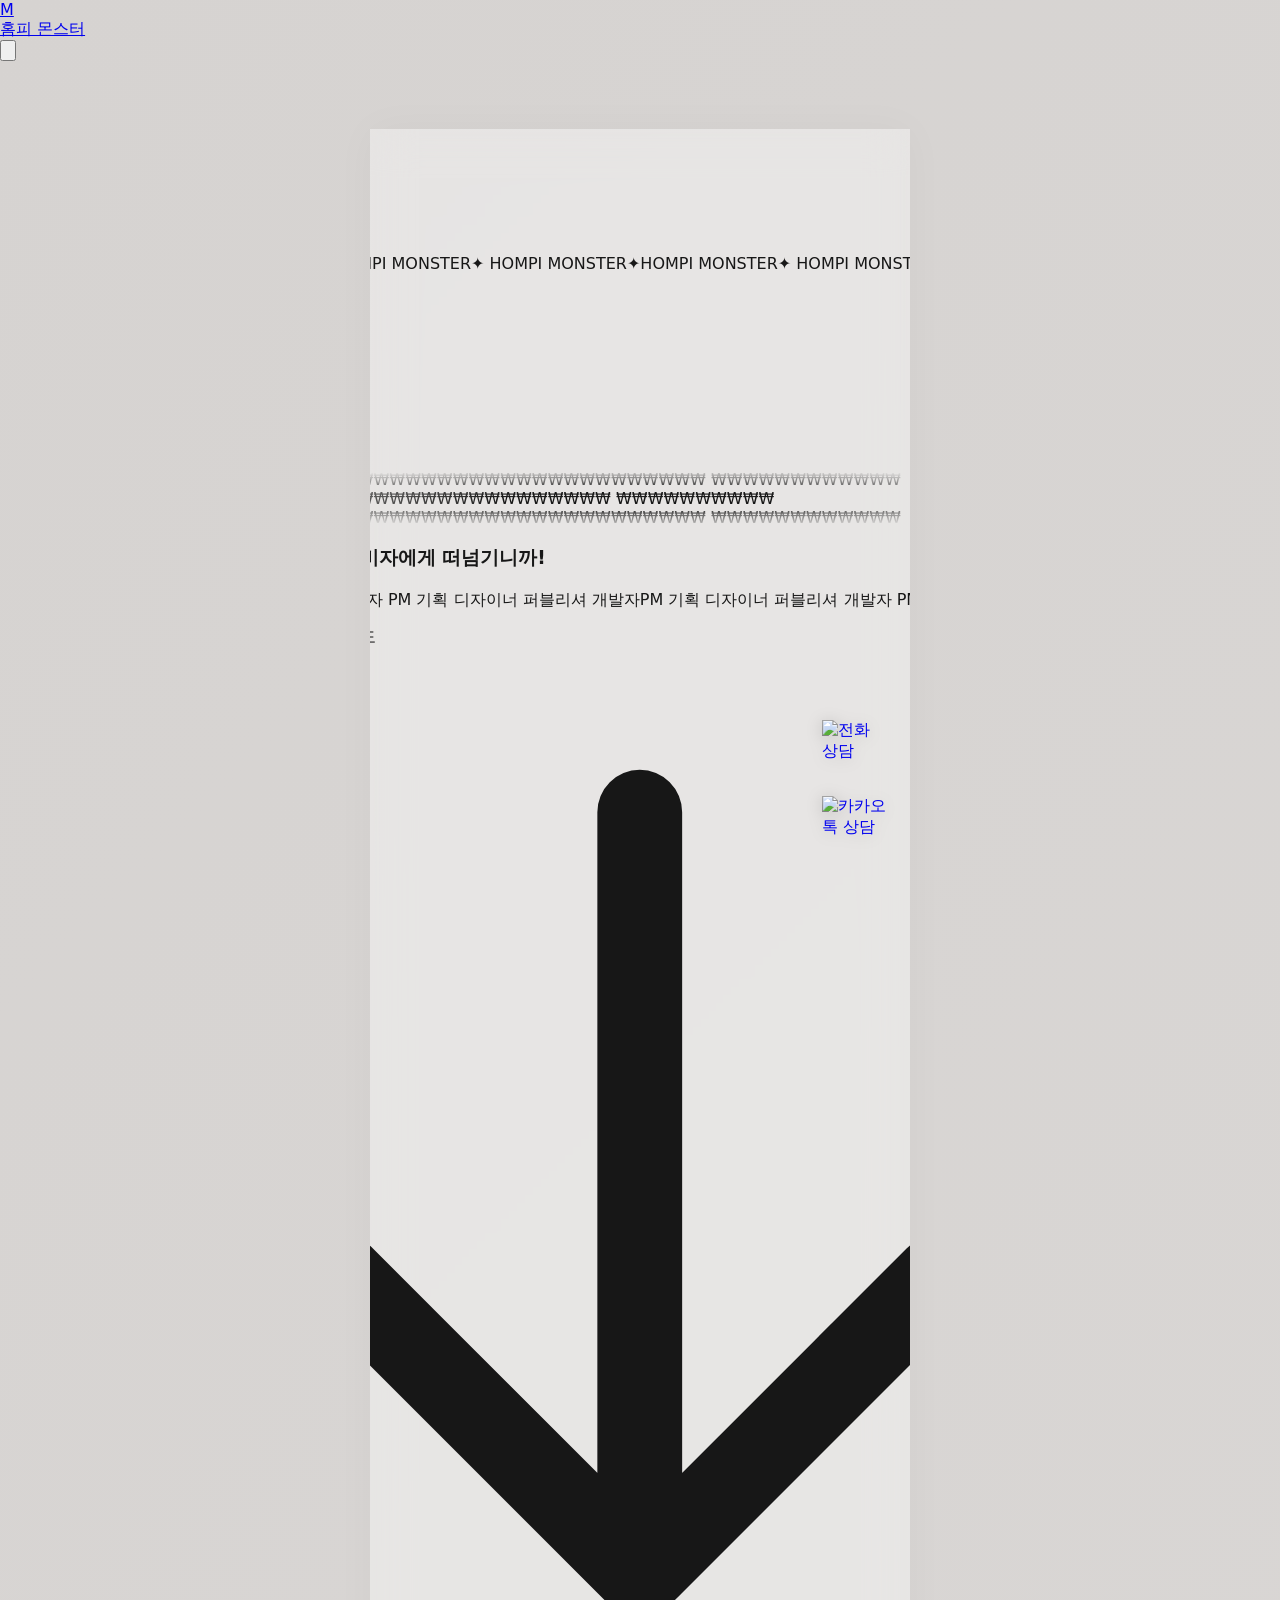
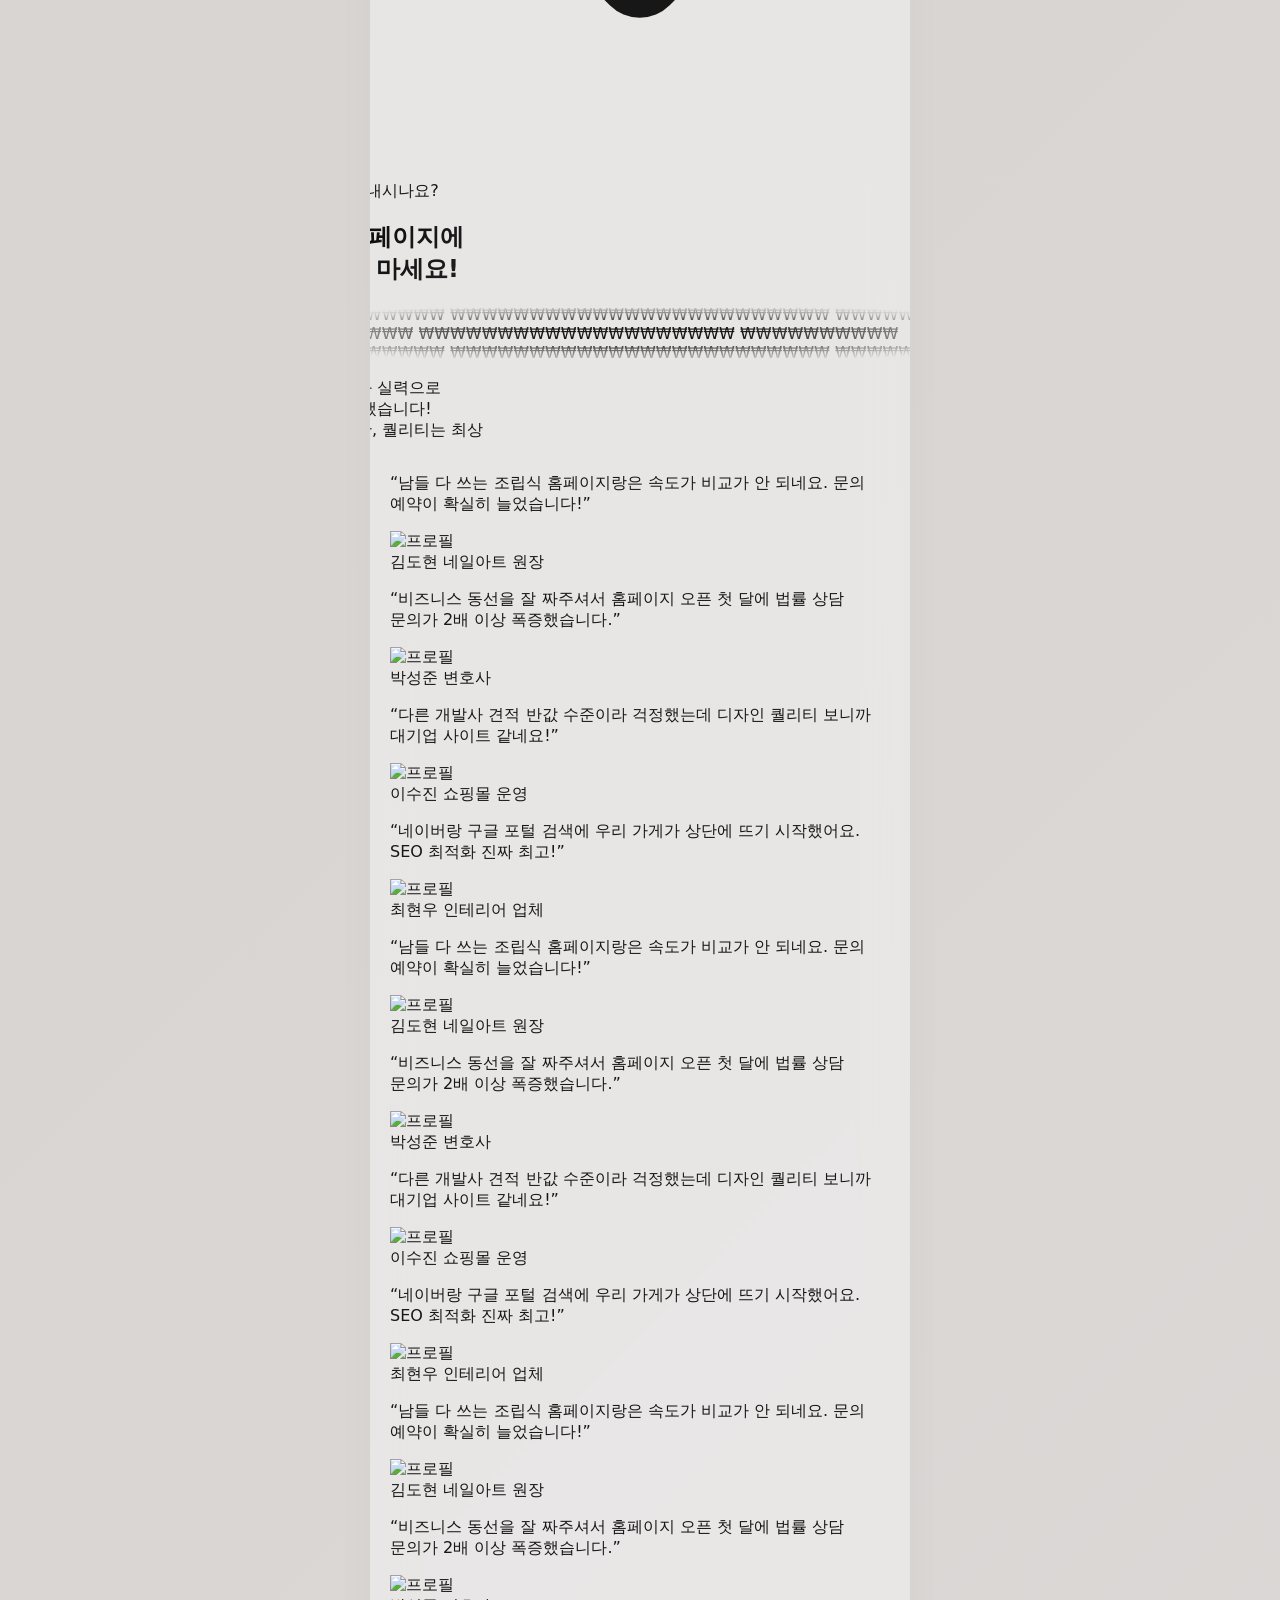
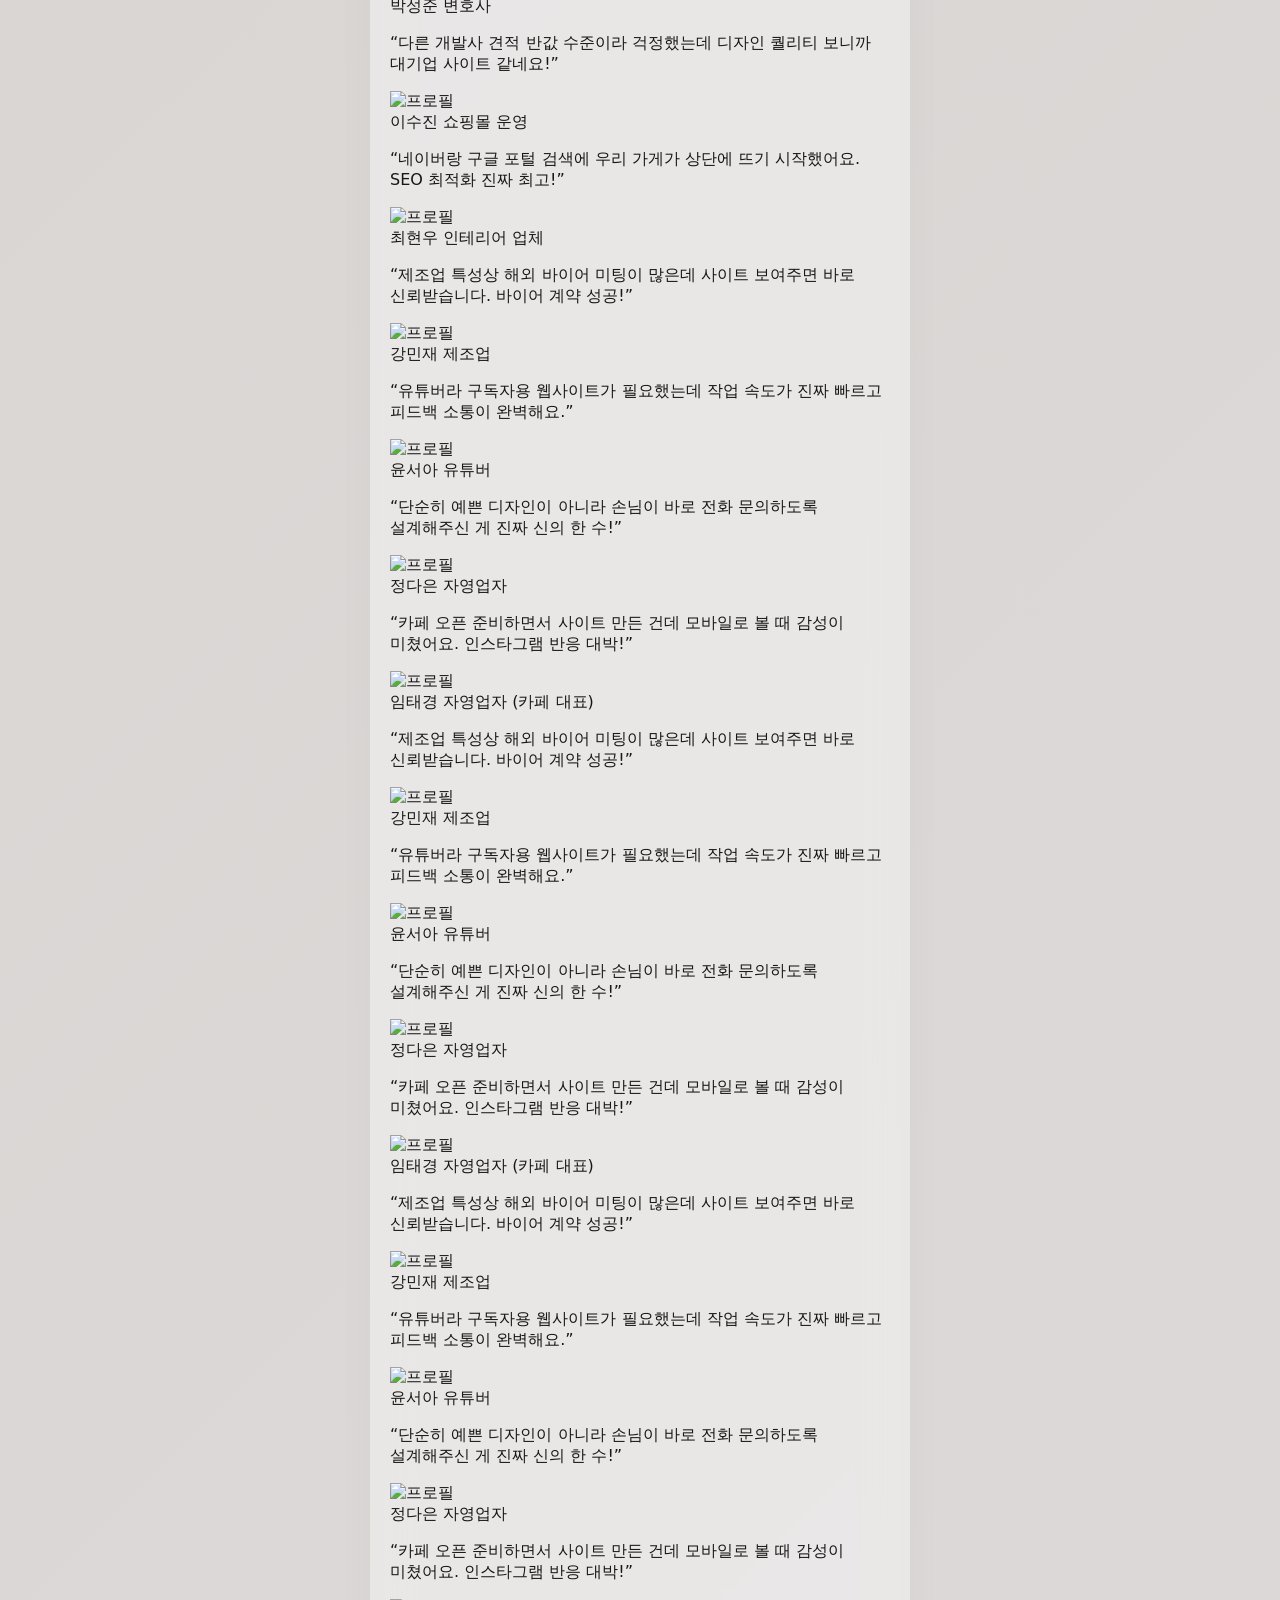
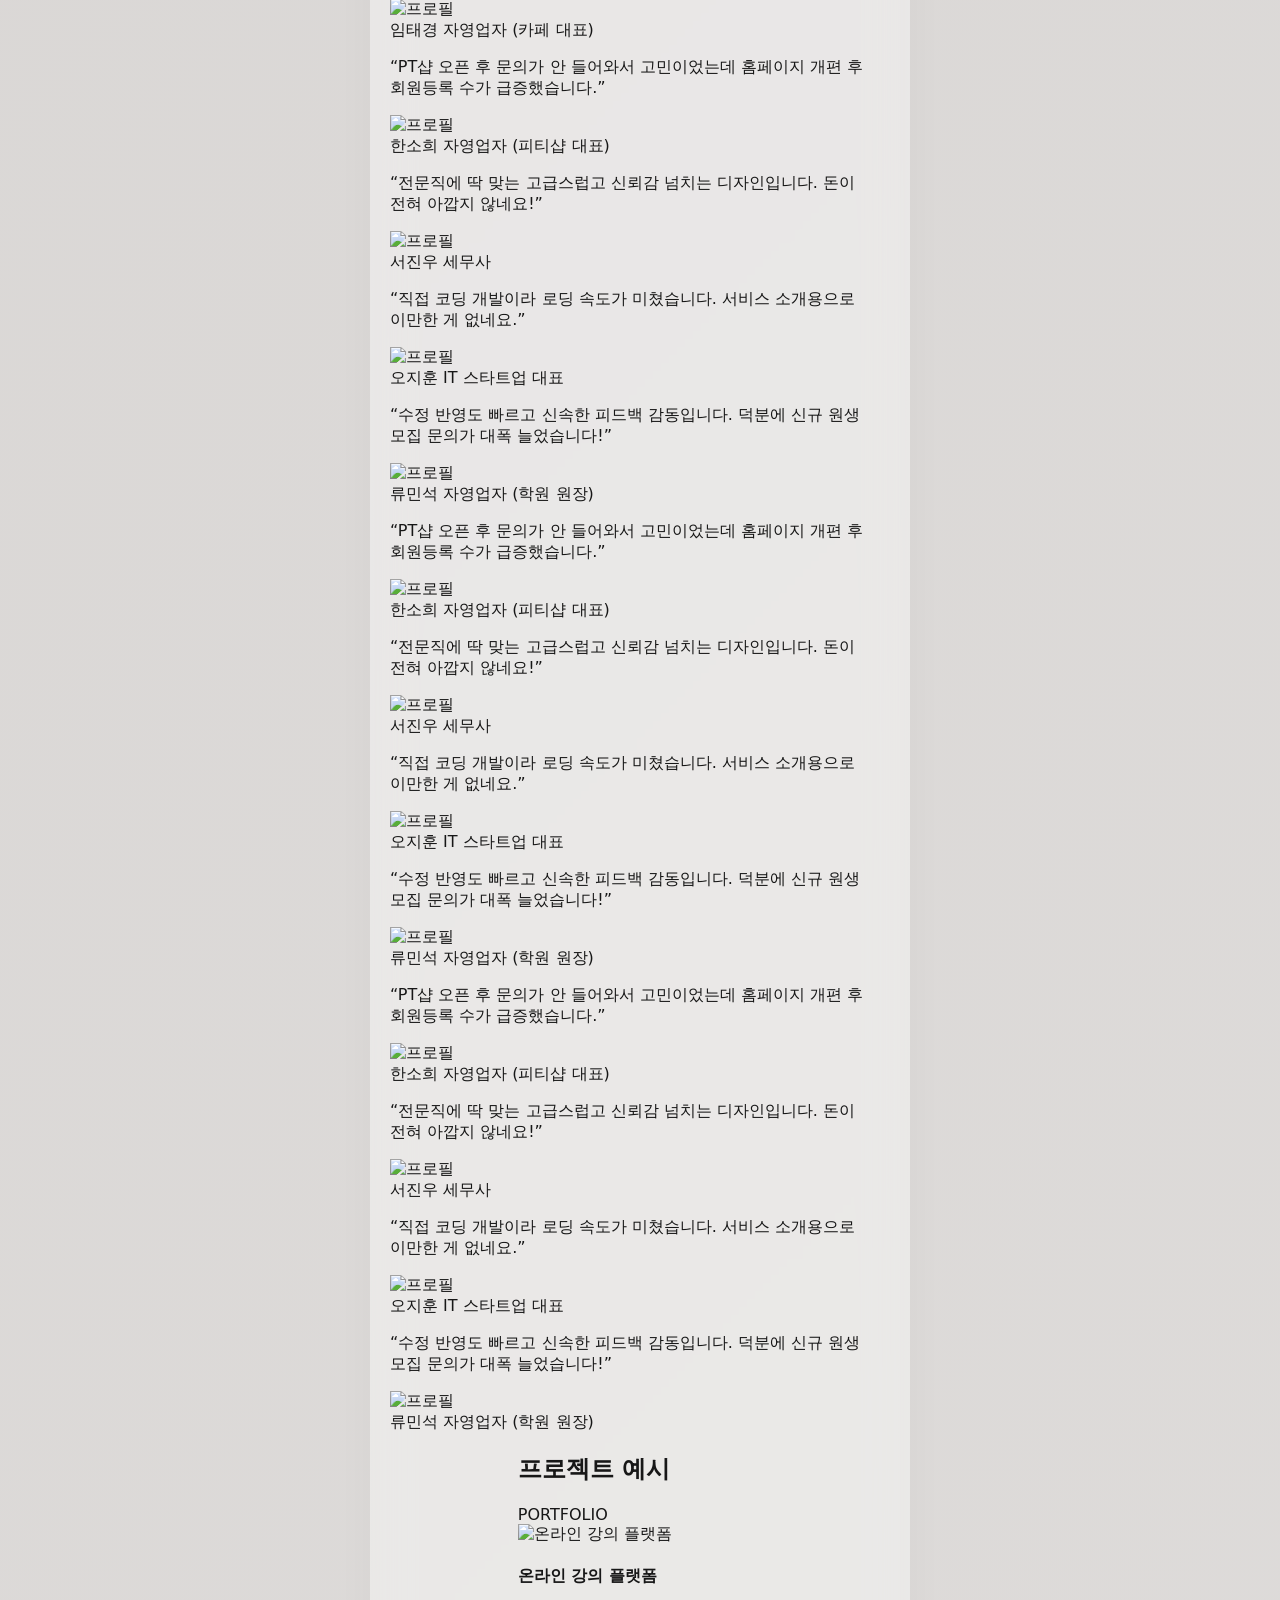
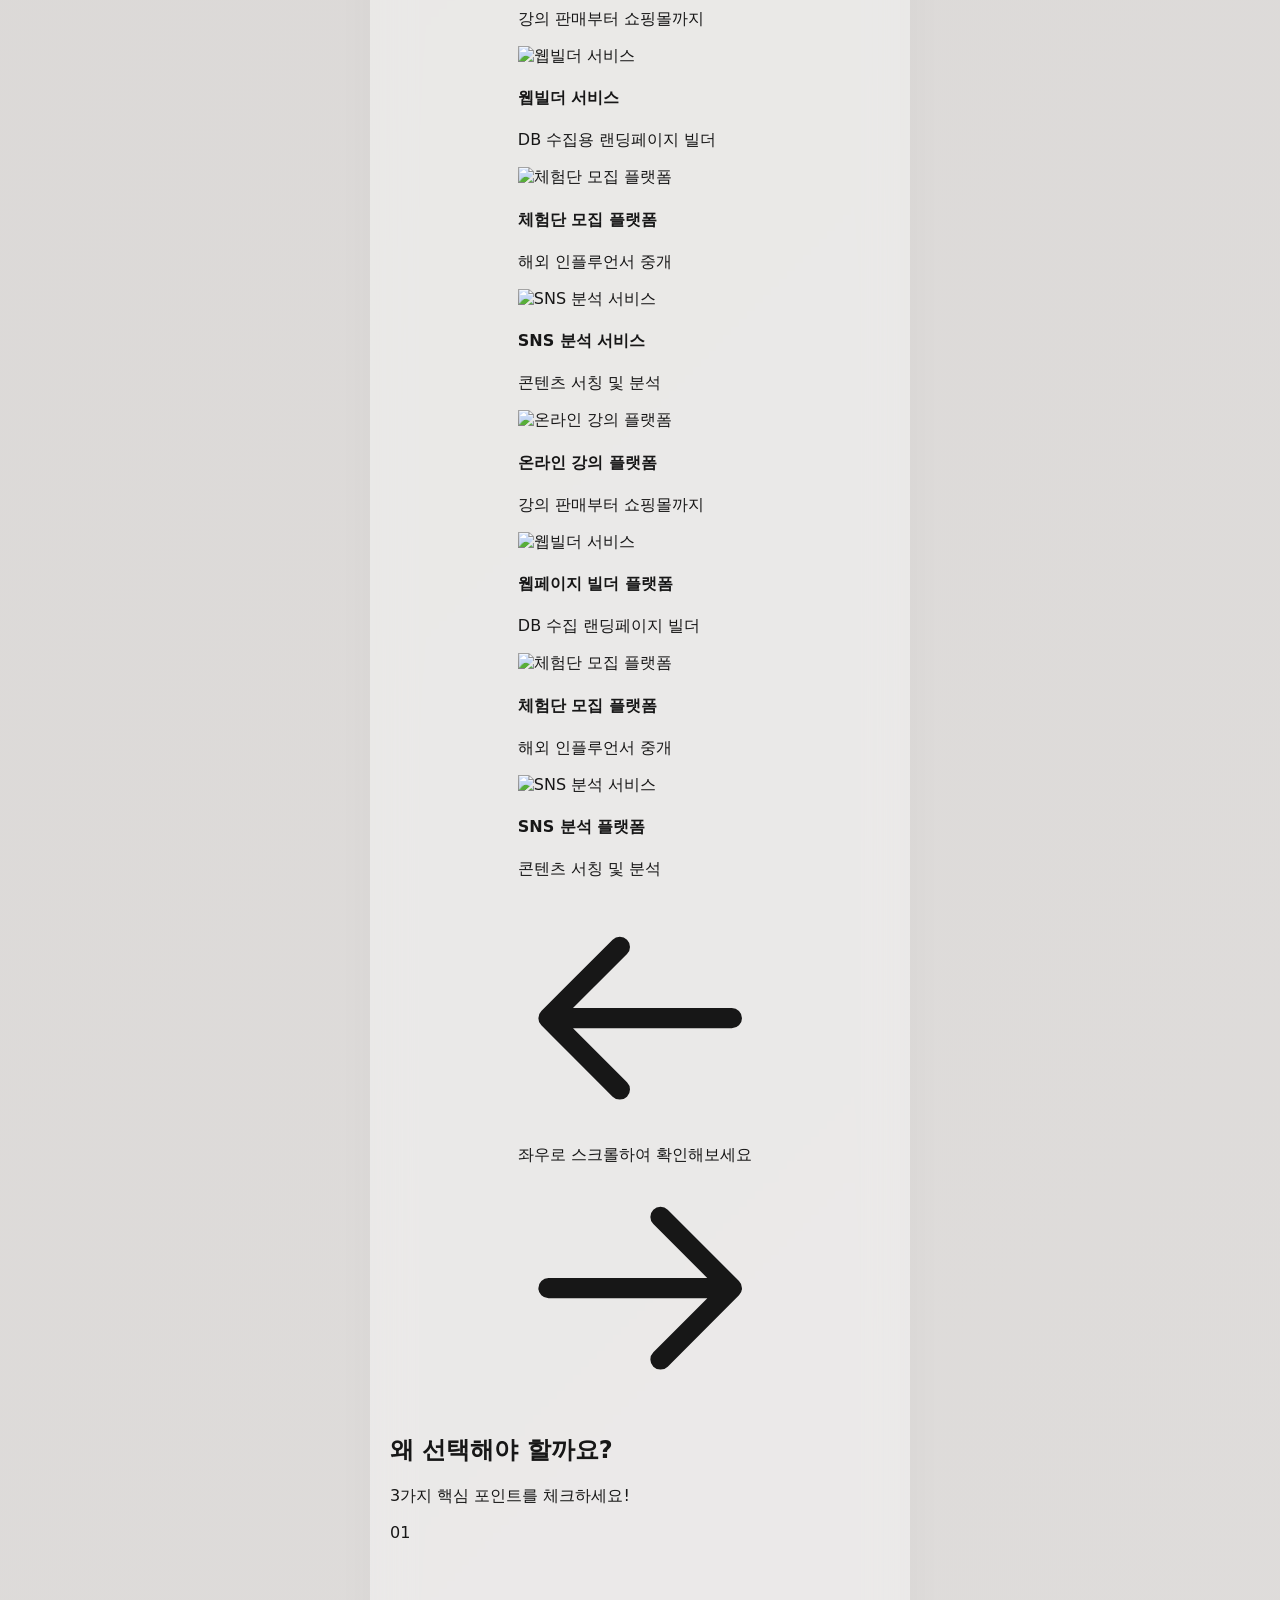
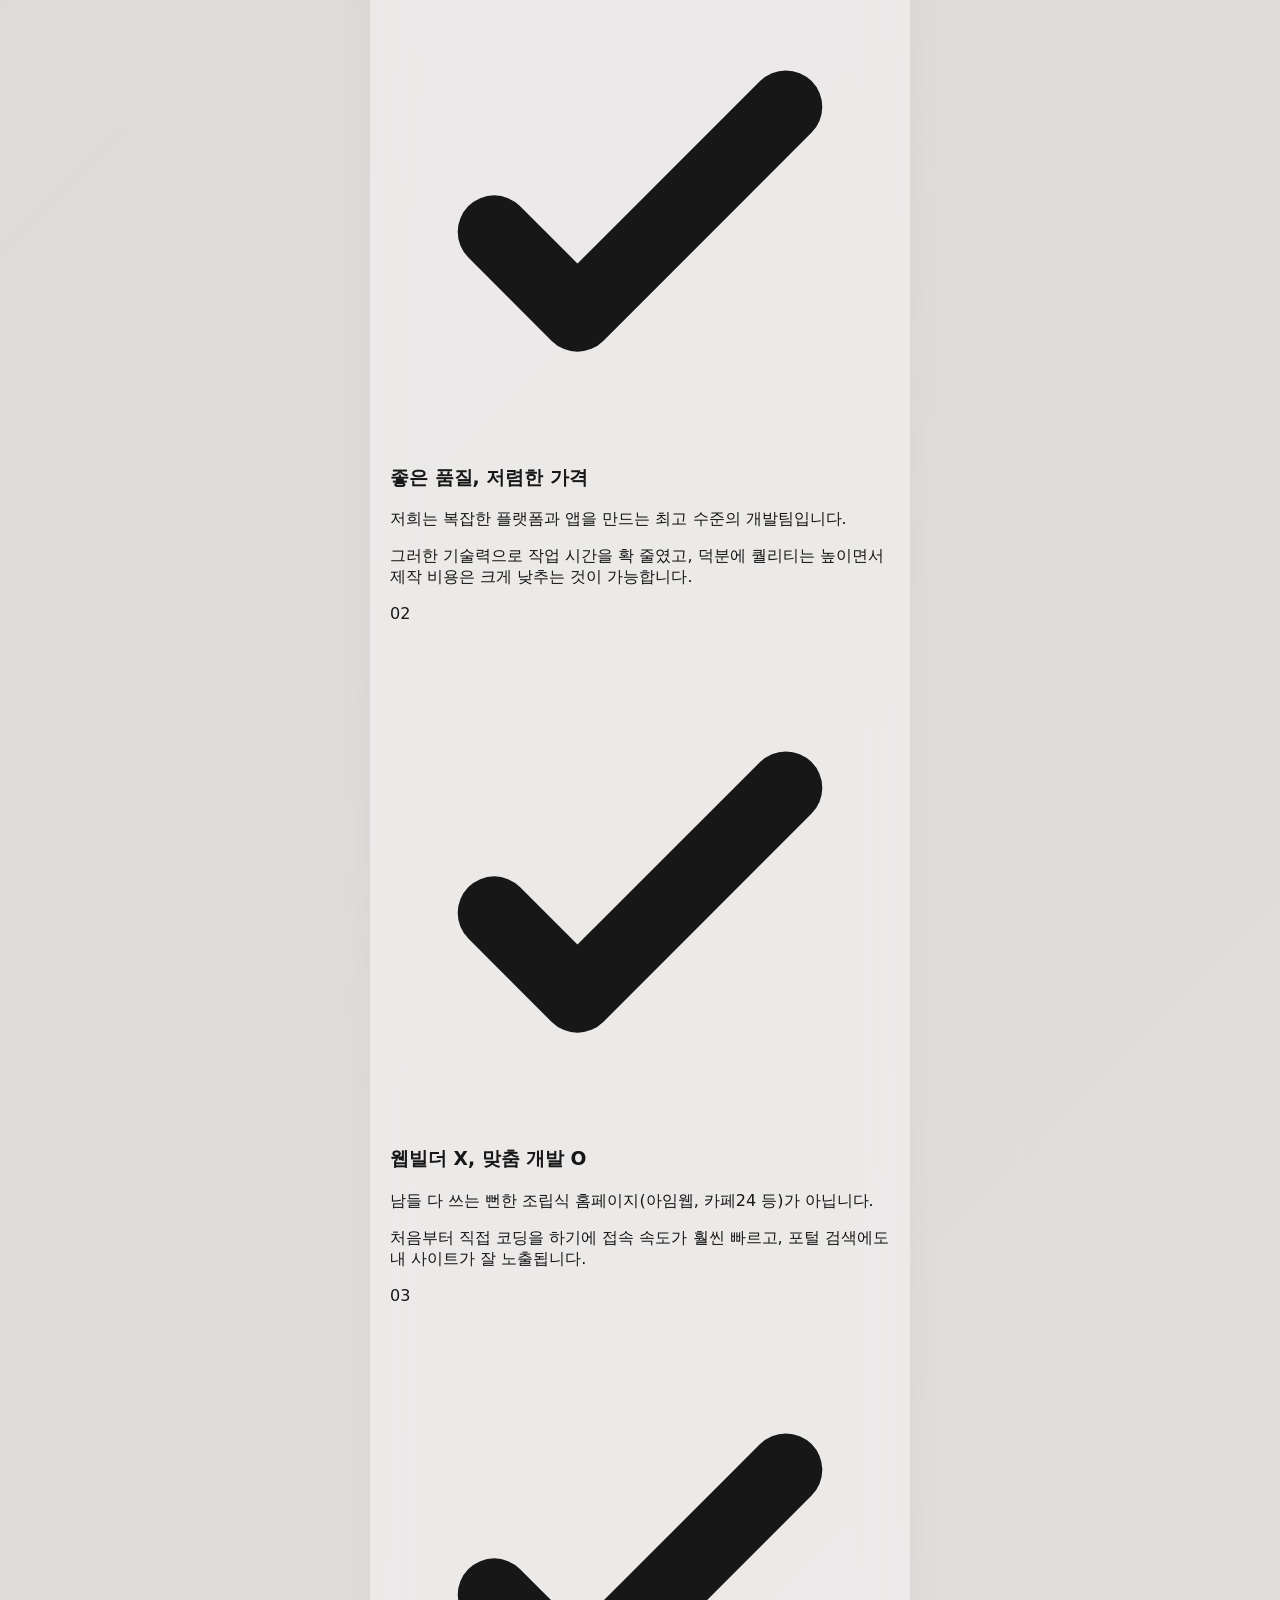
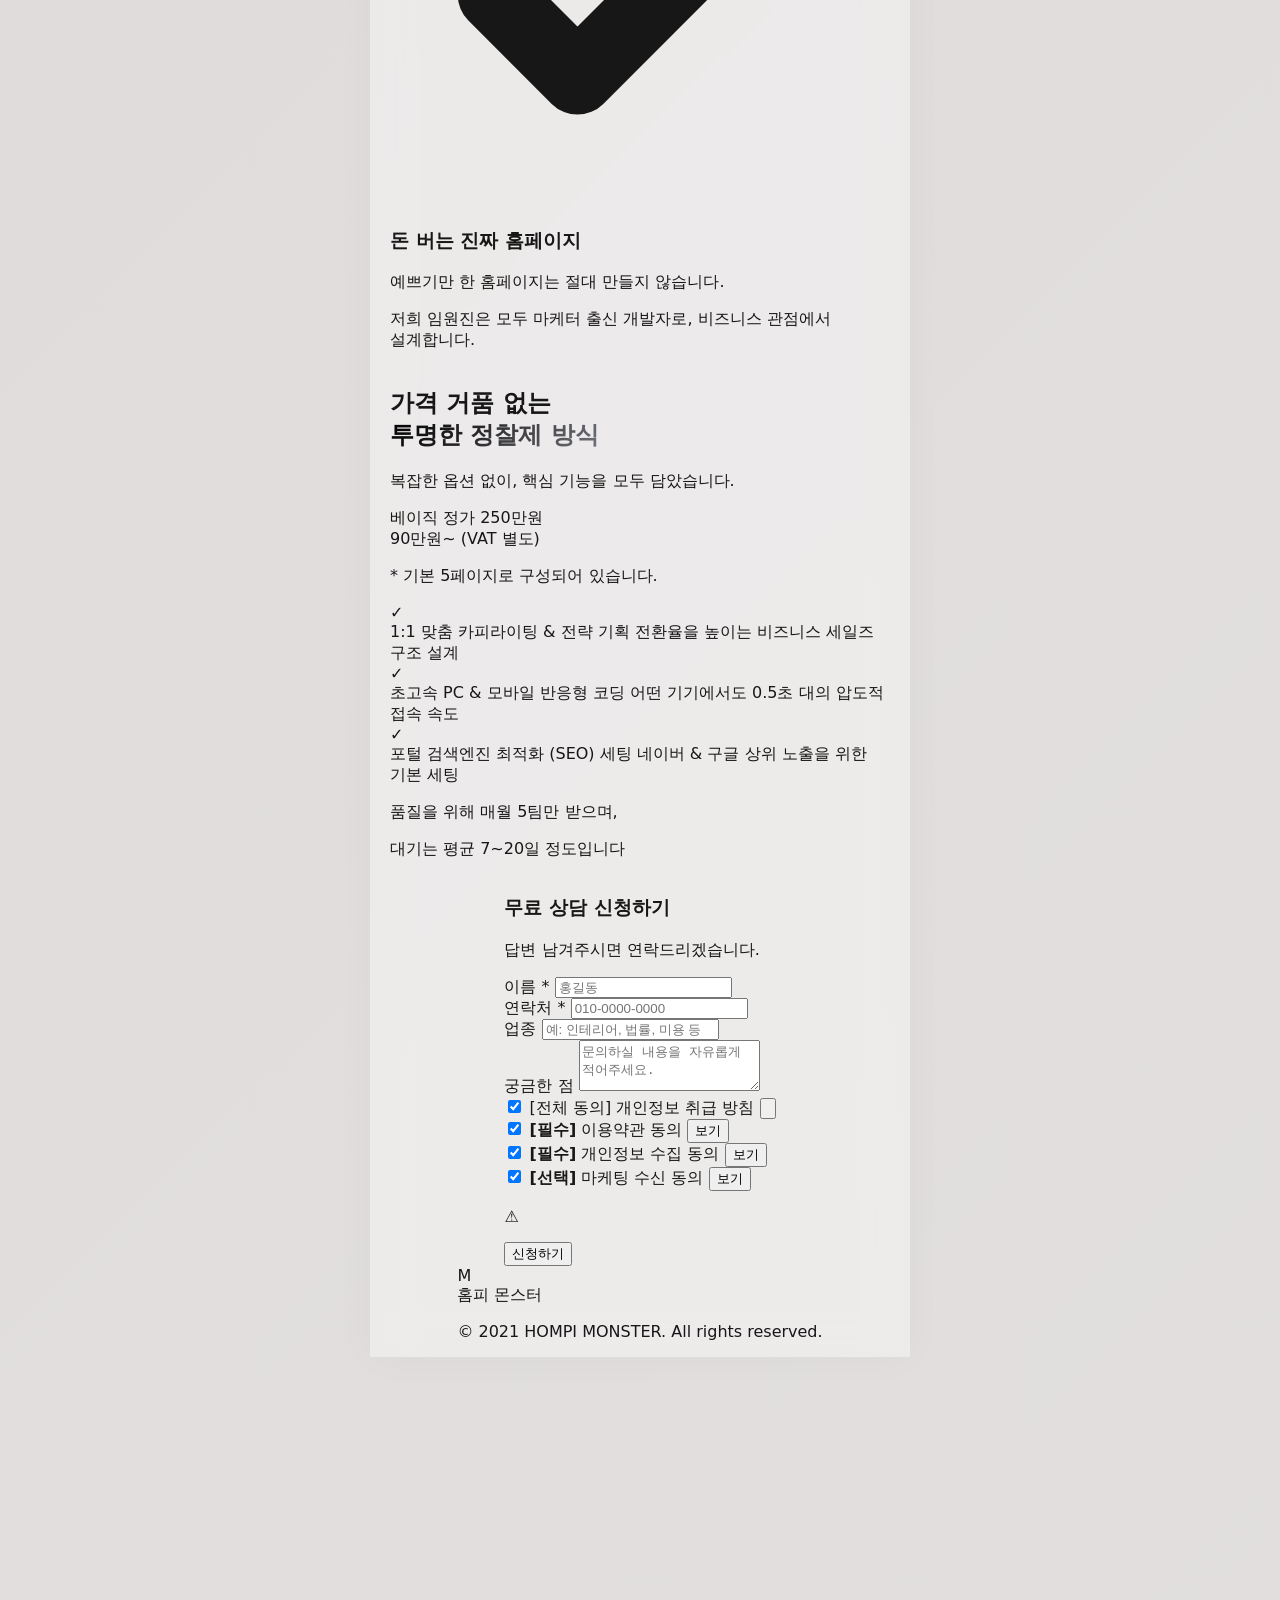
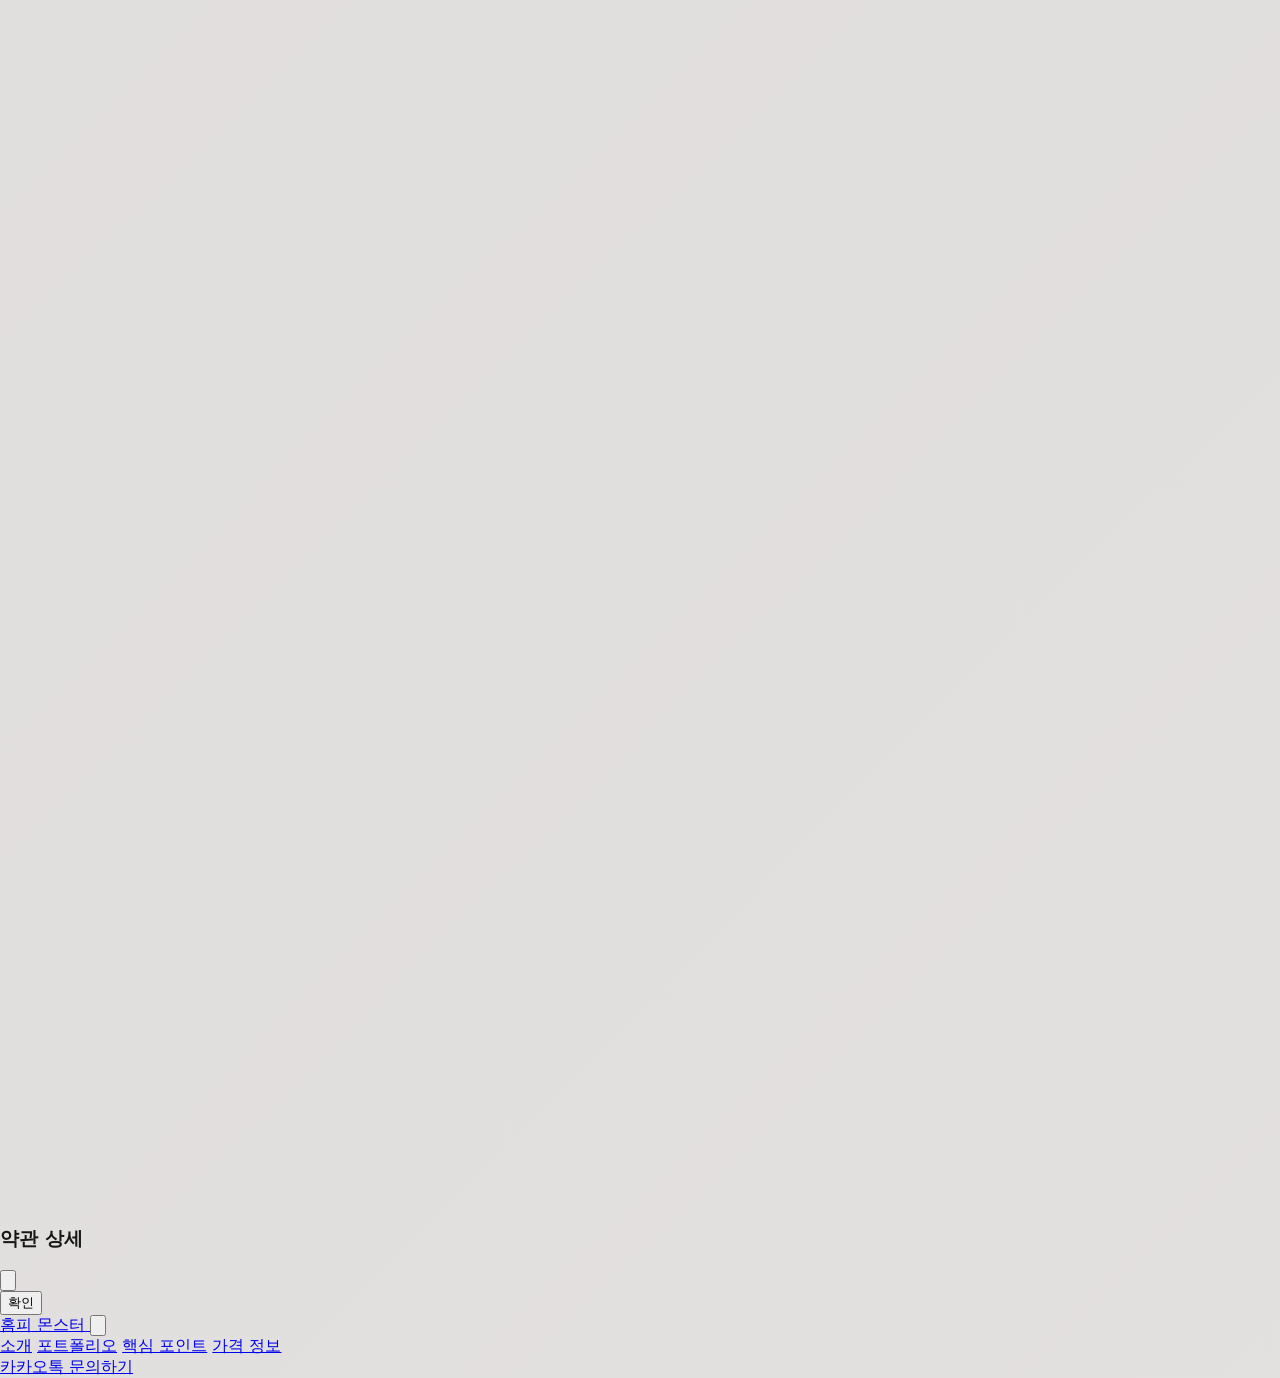
==== index.html @ 608182e9 "Optimize marquee animations with GPU hardware acceleration" ====
<!DOCTYPE html>
<html lang="ko">

<head>
    <meta charset="UTF-8">
    <meta name="viewport" content="width=device-width, initial-scale=1.0">
    <title>홈피 몬스터 | 압도적 퀄리티 홈페이지 제작 & 웹사이트 외주</title>
    <meta name="description" content="압도적인 퀄리티의 맞춤형 반응형 홈페이지 제작 및 웹사이트 외주 전문 [홈피 몬스터]. 고성능 전환형 웹사이트로 매출과 문의를 극대화하세요.">
    <meta name="keywords" content="홈페이지 제작, 웹사이트 제작, 홈페이지 외주, 맞춤형 웹사이트, 반응형 웹사이트, 랜딩페이지 제작, 홈피몬스터">
    <meta name="robots" content="index, follow">
    <link rel="canonical" href="https://homon.easyl.net/">

    <!-- 검색엔진 소유 확인 -->
    <meta name="naver-site-verification" content="f226d9119d66e35d7a5403ccc5b2e98a6b522653" />
    <meta name="google-site-verification" content="0AKF_ORN4kzSy0E7bUmh8wphxxydEgXs10_VB1Cad8U" />

    <!-- 파비콘 (Favicon) 설정 -->
    <link rel="icon" type="image/png" href="logo.png">
    <link rel="shortcut icon" type="image/png" href="logo.png">
    <link rel="apple-touch-icon" href="logo.png">

    <!-- 카카오톡 / SNS 공유 미리보기 (Open Graph) 설정 -->
    <meta property="og:type" content="website">
    <meta property="og:site_name" content="홈피 몬스터">
    <meta property="og:locale" content="ko_KR">
    <meta property="og:url" content="https://homon.easyl.net/">
    <meta property="og:title" content="홈피 몬스터 | 압도적 퀄리티 홈페이지 제작">
    <meta property="og:description" content="압도적 퀄리티의 맞춤형 반응형 홈페이지 제작 및 웹사이트 외주 전문. 고성능 전환형 웹사이트 제작.">
    <meta property="og:image" content="https://homon.easyl.net/og-preview.png">
    <meta property="og:image:width" content="1200">
    <meta property="og:image:height" content="630">
    <meta name="twitter:card" content="summary_large_image">
    <meta name="twitter:title" content="홈피 몬스터 | 압도적 퀄리티 홈페이지 제작">
    <meta name="twitter:description" content="압도적 퀄리티의 맞춤형 반응형 홈페이지 제작 및 웹사이트 외주 전문.">
    <meta name="twitter:image" content="https://homon.easyl.net/og-preview.png">

    <!-- 구글 / 네이버 검색 엔진 구조화 데이터 (JSON-LD) -->
    <script type="application/ld+json">
    {
      "@context": "https://schema.org",
      "@type": "WebSite",
      "name": "홈피 몬스터",
      "url": "https://homon.easyl.net/",
      "description": "압도적 퀄리티의 맞춤형 반응형 홈페이지 제작 및 웹사이트 외주 전문"
    }
    </script>

    <script src="https://cdn.tailwindcss.com"></script>
    <link rel="stylesheet" as="style" crossorigin
        href="https://cdn.jsdelivr.net/gh/orioncactus/pretendard@v1.3.9/dist/web/static/pretendard.min.css" />

    <style>
        html,
        body {
            width: 100%;
            max-width: 100%;
            overflow-x: hidden;
            margin: 0;
            padding: 0;
            box-sizing: border-box;
        }

        body {
            font-family: 'Pretendard', -apple-system, BlinkMacSystemFont, system-ui, Roboto, sans-serif;
            background-color: #f5f5f4;
            color: #171717;
            -webkit-font-smoothing: antialiased;
            word-break: keep-all;
            overflow-wrap: break-word;
            margin: 0;
            padding: 0;
        }

        /* 고급스러운 무빙 그라데이션 배경 */
        .bg-animated-mesh {
            background: linear-gradient(-45deg, #ffffff, #f5f5f4, #e7e5e4, #d6d3d1);
            background-size: 400% 400%;
            animation: gradientBG 15s ease infinite;
        }

        @keyframes gradientBG {
            0% {
                background-position: 0% 50%;
            }

            50% {
                background-position: 100% 50%;
            }

            100% {
                background-position: 0% 50%;
            }
        }

        /* 시네마틱 스크롤 리빌 (Blur + Scale + Translate) */
        .reveal {
            opacity: 0;
            transform: translateY(60px) scale(0.95);
            filter: blur(10px);
            transition: opacity 1.2s cubic-bezier(0.19, 1, 0.22, 1), transform 1.2s cubic-bezier(0.19, 1, 0.22, 1), filter 1.2s cubic-bezier(0.19, 1, 0.22, 1);
            will-change: opacity, transform, filter;
        }

        .reveal.active {
            opacity: 1;
            transform: translateY(0) scale(1);
            filter: blur(0);
            will-change: auto;
        }

        /* 순차적 애니메이션 딜레이 */
        .delay-100 {
            transition-delay: 100ms;
        }

        .delay-200 {
            transition-delay: 200ms;
        }

        .delay-300 {
            transition-delay: 300ms;
        }

        /* 가로 스크롤바 숨기기 및 스무스 스크롤 */
        .hide-scrollbar::-webkit-scrollbar {
            display: none;
        }

        .hide-scrollbar {
            -ms-overflow-style: none;
            scrollbar-width: none;
        }

        /* 모바일 컨테이너 (PC 중앙 정렬 및 좌우 완전 대칭 여백 보장) */
        .mobile-container {
            width: 100%;
            max-width: 540px;
            margin: 68px auto 0 auto;
            background-color: transparent;
            min-height: calc(100vh - 68px);
            display: flex;
            flex-direction: column;
            align-items: center;
            position: relative;
            box-shadow: 0 0 40px rgba(0, 0, 0, 0.03);
            background: rgba(255, 255, 255, 0.4);
            backdrop-filter: blur(20px);
            overflow: clip;
            box-sizing: border-box;
            padding-left: 20px;
            padding-right: 20px;
        }

        /* 버튼 빛 반사 (Shine) 애니메이션 */
        .btn-shine {
            position: relative;
            overflow: hidden;
        }

        .btn-shine::after {
            content: '';
            position: absolute;
            top: 0;
            left: -100%;
            width: 50%;
            height: 100%;
            background: linear-gradient(to right, rgba(255, 255, 255, 0) 0%, rgba(255, 255, 255, 0.3) 50%, rgba(255, 255, 255, 0) 100%);
            transform: skewX(-25deg);
            animation: shine 3s infinite;
        }

        @keyframes shine {
            0% {
                left: -100%;
            }

            20% {
                left: 200%;
            }

            100% {
                left: 200%;
            }
        }

        /* 텍스트 그라데이션 하이라이트 (미세 조정 메탈릭 실버) */
        .text-gradient-dark {
            background: linear-gradient(135deg, #000000 0%, #27272a 40%, #71717a 100%);
            -webkit-background-clip: text;
            -webkit-text-fill-color: transparent;
        }

        /* 포트폴리오 호버 효과 */
        .portfolio-card:hover .portfolio-img {
            transform: scale(1.08);
        }

        /* 텍스트 글로우 */
        .text-glow {
            text-shadow: 0 0 20px rgba(255, 255, 255, 0.8);
        }

        /* 둥둥 떠다니는 애니메이션 (뱃지 등) */
        @keyframes float {
            0% {
                transform: translateY(0px);
            }

            50% {
                transform: translateY(-6px);
            }

            100% {
                transform: translateY(0px);
            }
        }

        /* 커졌다 작아졌다 하는 펄스 스케일 애니메이션 */
        @keyframes pulse-scale {

            0%,
            100% {
                transform: scale(1);
            }

            50% {
                transform: scale(1.06);
            }
        }

        .pulse-scale,
        .floating-circle {
            animation: pulse-scale 1.8s ease-in-out infinite;
        }

        /* 캐릭터 이미지 전용 공통 그림자 클래스 */
        .character-img-shadow {
            filter: drop-shadow(0 14px 20px rgba(0, 0, 0, 0.46));
        }

        /* 모달 스타일 */
        #custom-modal {
            opacity: 0;
            pointer-events: none;
            transition: opacity 0.3s ease;
        }

        #custom-modal.show {
            opacity: 1;
            pointer-events: auto;
        }

        .modal-content {
            transform: scale(0.9);
            transition: transform 0.3s cubic-bezier(0.19, 1, 0.22, 1);
        }

        #custom-modal.show .modal-content {
            transform: scale(1);
        }

        /* 무한 컨베이어 벨트 마키 애니메이션 */
        @keyframes marquee {
            0% {
                transform: translate3d(0, 0, 0);
            }

            100% {
                transform: translate3d(-50%, 0, 0);
            }
        }

        .animate-marquee-track {
            display: flex;
            width: max-content;
            animation: marquee 16s linear infinite;
            will-change: transform;
            backface-visibility: hidden;
        }

        /* 맥북 뒷배경 대각선 HOMPI MONSTER 컨베이어 벨트 마키 */
        @keyframes hompiTapeScroll {
            0% {
                transform: translate3d(0, 0, 0);
            }

            100% {
                transform: translate3d(-50%, 0, 0);
            }
        }

        .animate-hompi-tape {
            display: flex;
            width: max-content;
            animation: hompiTapeScroll 32s linear infinite;
            will-change: transform;
            backface-visibility: hidden;
        }

        @keyframes hompiTapeScrollReverse {
            0% {
                transform: translate3d(-50%, 0, 0);
            }

            100% {
                transform: translate3d(0, 0, 0);
            }
        }

        .animate-hompi-tape-reverse {
            display: flex;
            width: max-content;
            animation: hompiTapeScrollReverse 32s linear infinite;
            will-change: transform;
            backface-visibility: hidden;
        }

        /* 세로 무한 스크롤 마키 애니메이션 (후기 섹션) */
        @keyframes vScrollUp {
            0% {
                transform: translate3d(0, 0, 0);
            }

            100% {
                transform: translate3d(0, -50%, 0);
            }
        }

        @keyframes vScrollDown {
            0% {
                transform: translate3d(0, -50%, 0);
            }

            100% {
                transform: translate3d(0, 0, 0);
            }
        }

        .animate-v-scroll-up {
            animation: vScrollUp 28s linear infinite;
            will-change: transform;
            backface-visibility: hidden;
        }

        .animate-v-scroll-down {
            animation: vScrollDown 34s linear infinite;
            will-change: transform;
            backface-visibility: hidden;
        }

        .animate-v-scroll-up-fast {
            animation: vScrollUp 24s linear infinite;
            will-change: transform;
            backface-visibility: hidden;
        }

        /* 마우스 스크롤 아이콘 및 휠 애니메이션 */
        @keyframes mouseWheelScroll {
            0% {
                opacity: 1;
                transform: translateY(0);
            }

            50% {
                opacity: 0.8;
                transform: translateY(6px);
            }

            100% {
                opacity: 0;
                transform: translateY(12px);
            }
        }

        @keyframes mouseBodyBounce {

            0%,
            100% {
                transform: translateY(0);
            }

            50% {
                transform: translateY(4px);
            }
        }

        .animate-mouse-body {
            animation: mouseBodyBounce 2s ease-in-out infinite;
        }

        .animate-mouse-wheel {
            animation: mouseWheelScroll 1.6s ease-in-out infinite;
        }
    </style>
</head>

<body class="bg-animated-mesh">

    <!-- Header (상단 고정 헤더: body 직속으로 배치하여 position:fixed가 뷰포트 기준 상단에 완벽 고정) -->
    <header
        class="fixed top-0 left-1/2 -translate-x-1/2 w-full max-w-[540px] h-[68px] z-50 px-6 bg-white/95 backdrop-blur-lg border-b border-stone-200/80 shadow-[0_12px_32px_-4px_rgba(0,0,0,0.14),0_4px_12px_rgba(0,0,0,0.06)] flex items-center justify-between transition-all">
        <!-- 왼쪽: 로고 이미지 링크 -->
        <a href="#" class="flex items-center gap-2 group">
            <img src="https://img.easyl.net/hp-logo.png" alt="홈피몬스터 로고"
                class="h-12 w-auto object-contain transition-transform group-hover:scale-105"
                onerror="this.onerror=null; this.outerHTML='<div class=\'flex items-center gap-2\'><div class=\'w-9 h-9 bg-black rounded-lg text-white flex items-center justify-center font-black text-base shadow-sm\'>M</div><span class=\'font-black text-2xl tracking-tight text-black\'>홈피 몬스터</span></div>';">
        </a>

        <!-- 오른쪽: 햄버거 버튼 -->
        <button onclick="toggleMenu()" aria-label="메뉴 열기"
            class="p-2 -mr-2 rounded-xl text-stone-800 hover:text-black active:scale-95 transition-all focus:outline-none">
            <svg class="w-6 h-6" fill="none" stroke="currentColor" viewBox="0 0 24 24">
                <path stroke-linecap="round" stroke-linejoin="round" stroke-width="2.5" d="M4 6h16M4 12h16M4 18h16">
                </path>
            </svg>
        </button>
    </header>

    <main class="mobile-container pb-0">

        <!-- 데코레이션 배경 요소 -->
        <div
            class="absolute top-20 left-10 w-32 h-32 bg-stone-300 rounded-full mix-blend-multiply filter blur-3xl opacity-50 animate-pulse">
        </div>
        <div class="absolute top-60 right-10 w-40 h-40 bg-gray-300 rounded-full mix-blend-multiply filter blur-3xl opacity-50 animate-pulse"
            style="animation-delay: 2s;"></div>

        <!-- Hero Section -->
        <section id="hero" class="w-full pt-20 pb-20 flex flex-col items-center text-center relative z-10">
            <div
                class="reveal inline-flex items-center justify-center px-5 py-2 mb-4 rounded-full border border-stone-300/80 bg-white/80 backdrop-blur-sm text-xs font-bold text-stone-700 shadow-[0_4px_20px_rgba(0,0,0,0.04)]">
                딱 1분만 집중해 주세요!
            </div>

            <h1
                class="reveal delay-100 text-[28px] sm:text-[34px] font-black tracking-tight leading-[1.35] text-gradient-dark drop-shadow-sm break-keep">
                홈페이지가 처음이면,<br>
                급하게 문의하지 마세요.
            </h1>

            <!-- MacBook Mockup Container -->
            <div class="reveal delay-200 relative w-full max-w-full mx-auto px-0 sm:px-2 my-8 mb-5">
                <!-- ================================================================= -->
                <!-- [제거 용이] 맥북 뒷배경 대각선 무한 회전 띠 (HOMPI MONSTER) START -->
                <!-- 잘못되었거나 불필요 시 이 주석 블록 전체를 삭제하시면 바로 제거됩니다. -->
                <!-- ================================================================= -->
                <div id="hompi-macbook-tape-bg"
                    class="absolute top-[45%] left-1/2 -translate-x-1/2 -translate-y-1/2 w-[calc(100%+60px)] h-full pointer-events-none z-0 flex items-center justify-center overflow-hidden">
                    <div
                        class="w-[240%] -rotate-[9deg] bg-stone-800 text-stone-300 py-4 sm:py-5 border-y border-stone-700/80 shadow-md overflow-hidden">
                        <div
                            class="animate-hompi-tape flex whitespace-nowrap font-extrabold tracking-[0.25em] text-sm sm:text-base select-none">
                            <!-- 첫 번째 세트 -->
                            <div class="flex items-center gap-8 px-4">
                                <span class="text-stone-300">HOMPI MONSTER</span><span
                                    class="text-stone-500 text-xs">✦</span>
                                <span class="text-stone-300">HOMPI MONSTER</span><span
                                    class="text-stone-500 text-xs">✦</span>
                                <span class="text-stone-300">HOMPI MONSTER</span><span
                                    class="text-stone-500 text-xs">✦</span>
                                <span class="text-stone-300">HOMPI MONSTER</span><span
                                    class="text-stone-500 text-xs">✦</span>
                                <span class="text-stone-300">HOMPI MONSTER</span><span
                                    class="text-stone-500 text-xs">✦</span>
                                <span class="text-stone-300">HOMPI MONSTER</span><span
                                    class="text-stone-500 text-xs">✦</span>
                            </div>
                            <!-- 두 번째 세트 (무한 연결) -->
                            <div class="flex items-center gap-8 px-4" aria-hidden="true">
                                <span class="text-stone-300">HOMPI MONSTER</span><span
                                    class="text-stone-500 text-xs">✦</span>
                                <span class="text-stone-300">HOMPI MONSTER</span><span
                                    class="text-stone-500 text-xs">✦</span>
                                <span class="text-stone-300">HOMPI MONSTER</span><span
                                    class="text-stone-500 text-xs">✦</span>
                                <span class="text-stone-300">HOMPI MONSTER</span><span
                                    class="text-stone-500 text-xs">✦</span>
                                <span class="text-stone-300">HOMPI MONSTER</span><span
                                    class="text-stone-500 text-xs">✦</span>
                                <span class="text-stone-300">HOMPI MONSTER</span><span
                                    class="text-stone-500 text-xs">✦</span>
                            </div>
                        </div>
                    </div>
                </div>
                <!-- [제거 용이] 맥북 뒷배경 대각선 무한 회전 띠 (HOMPI MONSTER) END -->
                <!-- ================================================================= -->

                <div class="relative w-full aspect-[16/10] rounded-lg">
                    <!-- 1. 실제 영상 (둥글게 크롭 및 위치 조정) -->
                    <div
                        style="position: absolute; left: calc(50% + 0%); top: calc(50% + -7.5%); width: 79%; height: 82.5%; transform: translate(-50%, -50%); overflow: hidden; z-index: 5;">
                        <video
                            style="position: absolute; left: calc(50% + 0%); top: calc(50% + 0%); width: 106%; height: 102%; transform: translate(-50%, -50%); object-fit: fill;"
                            class="w-full h-full" autoplay loop muted playsinline src="https://img.easyl.net/p.mp4">
                        </video>
                    </div>

                    <!-- 2. 맥북 프레임 이미지 -->
                    <img src="https://img.easyl.net/mac.png" alt="MacBook Mockup"
                        class="relative z-10 w-full h-auto pointer-events-none drop-shadow-2xl">
                </div>
            </div>

            <p class="reveal delay-300 text-stone-600 font-semibold leading-relaxed mb-4 text-lg break-keep">
                다른 곳들과 꼼꼼히 비교하고,<br>
                차이가 느껴지면 그때 문의주세요!
            </p>
        </section>

        <!-- Problem Section Wrapper -->
        <div class="w-[calc(100%+40px)] -mx-[20px] bg-white">
            <section class="w-full px-6 py-20 flex flex-col items-center text-center relative z-10">
                <h2 class="reveal text-[28px] sm:text-[34px] font-extrabold tracking-tight leading-[1.35] break-keep">
                    홈페이지 제작,<br>
                    <span class="text-stone-400">왜 이렇게 비쌀까요?</span>
                </h2>

                <!-- [이미지 영역] 캐릭터 안내 이미지 및 뒷배경 ₩ 무한 컨베이어 벨트 -->
                <div
                    class="reveal delay-100 relative w-full max-w-[320px] sm:max-w-[340px] mx-auto my-2 mb-6 px-4 flex items-center justify-center">

                    <!-- ================================================================= -->
                    <!-- [제거 용이] 캐릭터 뒷배경 ₩ 무한 회전 띠 (Won Symbol Conveyor) START -->
                    <!-- 마음에 안 들 경우 이 주석 블록 전체를 삭제하시면 바로 제거됩니다. -->
                    <!-- ================================================================= -->
                    <div id="character-won-marquee-bg"
                        class="absolute -inset-x-8 -inset-y-4 pointer-events-none z-0 flex flex-col justify-center gap-2 overflow-hidden select-none opacity-30"
                        style="mask-image: radial-gradient(ellipse at center, black 20%, transparent 75%); -webkit-mask-image: radial-gradient(ellipse at center, black 20%, transparent 75%);">

                        <!-- 줄 1: 정방향 무한 흐름 -->
                        <div
                            class="animate-marquee-track flex whitespace-nowrap text-stone-400 font-extrabold text-lg tracking-[0.35em] opacity-40">
                            <div class="flex items-center gap-5 px-2">
                                <span>₩</span><span>₩</span><span>₩</span><span>₩</span><span>₩</span><span>₩</span><span>₩</span><span>₩</span><span>₩</span><span>₩</span><span>₩</span><span>₩</span>
                                <span>₩</span><span>₩</span><span>₩</span><span>₩</span><span>₩</span><span>₩</span><span>₩</span><span>₩</span><span>₩</span><span>₩</span><span>₩</span><span>₩</span>
                            </div>
                            <div class="flex items-center gap-5 px-2" aria-hidden="true">
                                <span>₩</span><span>₩</span><span>₩</span><span>₩</span><span>₩</span><span>₩</span><span>₩</span><span>₩</span><span>₩</span><span>₩</span><span>₩</span><span>₩</span>
                                <span>₩</span><span>₩</span><span>₩</span><span>₩</span><span>₩</span><span>₩</span><span>₩</span><span>₩</span><span>₩</span><span>₩</span><span>₩</span><span>₩</span>
                            </div>
                        </div>

                        <!-- 줄 2: 역방향 무한 흐름 -->
                        <div
                            class="animate-hompi-tape-reverse flex whitespace-nowrap text-stone-500 font-black text-2xl tracking-[0.4em] opacity-60">
                            <div class="flex items-center gap-6 px-2">
                                <span>₩</span><span>₩</span><span>₩</span><span>₩</span><span>₩</span><span>₩</span><span>₩</span><span>₩</span><span>₩</span><span>₩</span>
                                <span>₩</span><span>₩</span><span>₩</span><span>₩</span><span>₩</span><span>₩</span><span>₩</span><span>₩</span><span>₩</span><span>₩</span>
                            </div>
                            <div class="flex items-center gap-6 px-2" aria-hidden="true">
                                <span>₩</span><span>₩</span><span>₩</span><span>₩</span><span>₩</span><span>₩</span><span>₩</span><span>₩</span><span>₩</span><span>₩</span>
                                <span>₩</span><span>₩</span><span>₩</span><span>₩</span><span>₩</span><span>₩</span><span>₩</span><span>₩</span><span>₩</span><span>₩</span>
                            </div>
                        </div>

                        <!-- 줄 3: 정방향 무한 흐름 -->
                        <div
                            class="animate-marquee-track flex whitespace-nowrap text-stone-400 font-extrabold text-lg tracking-[0.35em] opacity-40">
                            <div class="flex items-center gap-5 px-2">
                                <span>₩</span><span>₩</span><span>₩</span><span>₩</span><span>₩</span><span>₩</span><span>₩</span><span>₩</span><span>₩</span><span>₩</span><span>₩</span><span>₩</span>
                                <span>₩</span><span>₩</span><span>₩</span><span>₩</span><span>₩</span><span>₩</span><span>₩</span><span>₩</span><span>₩</span><span>₩</span><span>₩</span><span>₩</span>
                            </div>
                            <div class="flex items-center gap-5 px-2" aria-hidden="true">
                                <span>₩</span><span>₩</span><span>₩</span><span>₩</span><span>₩</span><span>₩</span><span>₩</span><span>₩</span><span>₩</span><span>₩</span><span>₩</span><span>₩</span>
                                <span>₩</span><span>₩</span><span>₩</span><span>₩</span><span>₩</span><span>₩</span><span>₩</span><span>₩</span><span>₩</span><span>₩</span><span>₩</span><span>₩</span>
                            </div>
                        </div>
                    </div>
                    <!-- [제거 용이] 캐릭터 뒷배경 ₩ 무한 회전 띠 END -->
                    <!-- ================================================================= -->

                    <img src="https://img.easyl.net/head.png" alt="홈페이지 제작 안내 이미지"
                        class="relative z-10 w-full max-w-[220px] sm:max-w-[230px] h-auto mx-auto pointer-events-none pulse-scale character-img-shadow"
                        onerror="this.style.display='none';">
                </div>

                <div
                    class="reveal delay-100 bg-stone-200/90 border border-stone-300/70 px-8 py-3.5 sm:px-10 sm:py-4 rounded-2xl inline-block shadow-sm mb-4">
                    <h3 class="leading-[1.15]">
                        <span class="block text-stone-500 font-semibold text-[18px]">
                            쓸데없는 인건비를 쓰고
                        </span>
                        <span class="block text-stone-950 font-bold text-[20px] tracking-tight">
                            소비자에게 떠넘기니까!
                        </span>
                    </h3>
                </div>

                <!-- [무한 컨베이어 벨트] 크게 키운 역할 카드 슬라이더 -->
                <div class="reveal delay-200 w-full overflow-hidden my-4 mb-6 relative py-4">
                    <!-- 좌우 은은한 페이드 이펙트 -->
                    <div
                        class="absolute left-0 top-0 bottom-0 w-12 bg-gradient-to-r from-white via-white/80 to-transparent z-10 pointer-events-none">
                    </div>
                    <div
                        class="absolute right-0 top-0 bottom-0 w-12 bg-gradient-to-l from-white via-white/80 to-transparent z-10 pointer-events-none">
                    </div>

                    <div class="animate-marquee-track gap-3.5 whitespace-nowrap">
                        <!-- 첫 번째 카트 세트 -->
                        <div class="flex gap-3.5 items-center">
                            <span
                                class="inline-flex items-center gap-2.5 px-5 py-2.5 bg-white border border-stone-200/90 rounded-2xl text-base font-black text-stone-800 shadow-[0_2px_8px_rgba(0,0,0,0.04)] hover:border-stone-400 hover:scale-105 transition-all">
                                <span class="w-2.5 h-2.5 rounded-full bg-stone-900 shadow-sm"></span>PM
                            </span>
                            <span
                                class="inline-flex items-center gap-2.5 px-5 py-2.5 bg-white border border-stone-200/90 rounded-2xl text-base font-black text-stone-800 shadow-[0_2px_8px_rgba(0,0,0,0.04)] hover:border-stone-400 hover:scale-105 transition-all">
                                <span class="w-2.5 h-2.5 rounded-full bg-amber-500 shadow-sm"></span>기획
                            </span>
                            <span
                                class="inline-flex items-center gap-2.5 px-5 py-2.5 bg-white border border-stone-200/90 rounded-2xl text-base font-black text-stone-800 shadow-[0_2px_8px_rgba(0,0,0,0.04)] hover:border-stone-400 hover:scale-105 transition-all">
                                <span class="w-2.5 h-2.5 rounded-full bg-purple-500 shadow-sm"></span>디자이너
                            </span>
                            <span
                                class="inline-flex items-center gap-2.5 px-5 py-2.5 bg-white border border-stone-200/90 rounded-2xl text-base font-black text-stone-800 shadow-[0_2px_8px_rgba(0,0,0,0.04)] hover:border-stone-400 hover:scale-105 transition-all">
                                <span class="w-2.5 h-2.5 rounded-full bg-emerald-500 shadow-sm"></span>퍼블리셔
                            </span>
                            <span
                                class="inline-flex items-center gap-2.5 px-5 py-2.5 bg-white border border-stone-200/90 rounded-2xl text-base font-black text-stone-800 shadow-[0_2px_8px_rgba(0,0,0,0.04)] hover:border-stone-400 hover:scale-105 transition-all">
                                <span class="w-2.5 h-2.5 rounded-full bg-blue-500 shadow-sm"></span>개발자
                            </span>
                            <span
                                class="inline-flex items-center gap-2.5 px-5 py-2.5 bg-white border border-stone-200/90 rounded-2xl text-base font-black text-stone-800 shadow-[0_2px_8px_rgba(0,0,0,0.04)] hover:border-stone-400 hover:scale-105 transition-all">
                                <span class="w-2.5 h-2.5 rounded-full bg-stone-900 shadow-sm"></span>PM
                            </span>
                            <span
                                class="inline-flex items-center gap-2.5 px-5 py-2.5 bg-white border border-stone-200/90 rounded-2xl text-base font-black text-stone-800 shadow-[0_2px_8px_rgba(0,0,0,0.04)] hover:border-stone-400 hover:scale-105 transition-all">
                                <span class="w-2.5 h-2.5 rounded-full bg-amber-500 shadow-sm"></span>기획
                            </span>
                            <span
                                class="inline-flex items-center gap-2.5 px-5 py-2.5 bg-white border border-stone-200/90 rounded-2xl text-base font-black text-stone-800 shadow-[0_2px_8px_rgba(0,0,0,0.04)] hover:border-stone-400 hover:scale-105 transition-all">
                                <span class="w-2.5 h-2.5 rounded-full bg-purple-500 shadow-sm"></span>디자이너
                            </span>
                            <span
                                class="inline-flex items-center gap-2.5 px-5 py-2.5 bg-white border border-stone-200/90 rounded-2xl text-base font-black text-stone-800 shadow-[0_2px_8px_rgba(0,0,0,0.04)] hover:border-stone-400 hover:scale-105 transition-all">
                                <span class="w-2.5 h-2.5 rounded-full bg-emerald-500 shadow-sm"></span>퍼블리셔
                            </span>
                            <span
                                class="inline-flex items-center gap-2.5 px-5 py-2.5 bg-white border border-stone-200/90 rounded-2xl text-base font-black text-stone-800 shadow-[0_2px_8px_rgba(0,0,0,0.04)] hover:border-stone-400 hover:scale-105 transition-all">
                                <span class="w-2.5 h-2.5 rounded-full bg-blue-500 shadow-sm"></span>개발자
                            </span>
                        </div>
                        <!-- 두 번째 카트 세트 (무한 연결) -->
                        <div class="flex gap-3.5 items-center" aria-hidden="true">
                            <span
                                class="inline-flex items-center gap-2.5 px-5 py-2.5 bg-white border border-stone-200/90 rounded-2xl text-base font-black text-stone-800 shadow-[0_2px_8px_rgba(0,0,0,0.04)] hover:border-stone-400 hover:scale-105 transition-all">
                                <span class="w-2.5 h-2.5 rounded-full bg-stone-900 shadow-sm"></span>PM
                            </span>
                            <span
                                class="inline-flex items-center gap-2.5 px-5 py-2.5 bg-white border border-stone-200/90 rounded-2xl text-base font-black text-stone-800 shadow-[0_2px_8px_rgba(0,0,0,0.04)] hover:border-stone-400 hover:scale-105 transition-all">
                                <span class="w-2.5 h-2.5 rounded-full bg-amber-500 shadow-sm"></span>기획
                            </span>
                            <span
                                class="inline-flex items-center gap-2.5 px-5 py-2.5 bg-white border border-stone-200/90 rounded-2xl text-base font-black text-stone-800 shadow-[0_2px_8px_rgba(0,0,0,0.04)] hover:border-stone-400 hover:scale-105 transition-all">
                                <span class="w-2.5 h-2.5 rounded-full bg-purple-500 shadow-sm"></span>디자이너
                            </span>
                            <span
                                class="inline-flex items-center gap-2.5 px-5 py-2.5 bg-white border border-stone-200/90 rounded-2xl text-base font-black text-stone-800 shadow-[0_2px_8px_rgba(0,0,0,0.04)] hover:border-stone-400 hover:scale-105 transition-all">
                                <span class="w-2.5 h-2.5 rounded-full bg-emerald-500 shadow-sm"></span>퍼블리셔
                            </span>
                            <span
                                class="inline-flex items-center gap-2.5 px-5 py-2.5 bg-white border border-stone-200/90 rounded-2xl text-base font-black text-stone-800 shadow-[0_2px_8px_rgba(0,0,0,0.04)] hover:border-stone-400 hover:scale-105 transition-all">
                                <span class="w-2.5 h-2.5 rounded-full bg-blue-500 shadow-sm"></span>개발자
                            </span>
                            <span
                                class="inline-flex items-center gap-2.5 px-5 py-2.5 bg-white border border-stone-200/90 rounded-2xl text-base font-black text-stone-800 shadow-[0_2px_8px_rgba(0,0,0,0.04)] hover:border-stone-400 hover:scale-105 transition-all">
                                <span class="w-2.5 h-2.5 rounded-full bg-stone-900 shadow-sm"></span>PM
                            </span>
                            <span
                                class="inline-flex items-center gap-2.5 px-5 py-2.5 bg-white border border-stone-200/90 rounded-2xl text-base font-black text-stone-800 shadow-[0_2px_8px_rgba(0,0,0,0.04)] hover:border-stone-400 hover:scale-105 transition-all">
                                <span class="w-2.5 h-2.5 rounded-full bg-amber-500 shadow-sm"></span>기획
                            </span>
                            <span
                                class="inline-flex items-center gap-2.5 px-5 py-2.5 bg-white border border-stone-200/90 rounded-2xl text-base font-black text-stone-800 shadow-[0_2px_8px_rgba(0,0,0,0.04)] hover:border-stone-400 hover:scale-105 transition-all">
                                <span class="w-2.5 h-2.5 rounded-full bg-purple-500 shadow-sm"></span>디자이너
                            </span>
                            <span
                                class="inline-flex items-center gap-2.5 px-5 py-2.5 bg-white border border-stone-200/90 rounded-2xl text-base font-black text-stone-800 shadow-[0_2px_8px_rgba(0,0,0,0.04)] hover:border-stone-400 hover:scale-105 transition-all">
                                <span class="w-2.5 h-2.5 rounded-full bg-emerald-500 shadow-sm"></span>퍼블리셔
                            </span>
                            <span
                                class="inline-flex items-center gap-2.5 px-5 py-2.5 bg-white border border-stone-200/90 rounded-2xl text-base font-black text-stone-800 shadow-[0_2px_8px_rgba(0,0,0,0.04)] hover:border-stone-400 hover:scale-105 transition-all">
                                <span class="w-2.5 h-2.5 rounded-full bg-blue-500 shadow-sm"></span>개발자
                            </span>
                        </div>
                    </div>
                </div>

                <p class="reveal delay-300 text-stone-600 font-medium leading-relaxed mb-4 text-lg">
                    간단한 홈페이지 하나 만들 때에도<br>
                    여러 사람이 작업에 참여합니다.
                </p>

                <!-- Decorative arrow pointing down with clean top & bottom margins -->
                <div class="reveal flex justify-center items-center my-6 py-2">
                    <svg class="w-6 h-6 text-stone-400 animate-bounce" fill="none" stroke="currentColor"
                        viewBox="0 0 24 24">
                        <path stroke-linecap="round" stroke-linejoin="round" stroke-width="2"
                            d="M19 14l-7 7m0 0l-7-7m7 7V3"></path>
                    </svg>
                </div>

                <div class="reveal w-full max-w-[390px] mx-auto">
                    <div
                        class="bg-gradient-to-br from-stone-800 to-black rounded-2xl py-6 px-6 w-full shadow-2xl border border-stone-700 transform transition-transform hover:scale-[1.02] duration-500">
                        <p class="text-stone-300 leading-relaxed font-semibold text-lg break-keep">
                            여기서 발생하는 인건비는<br>
                            <span class="text-white font-bold underline decoration-stone-500 underline-offset-4">소비자에게
                                그대로 청구됩니다</span>
                        </p>
                    </div>
                </div>
            </section>
        </div>

        <!-- Solution Section -->
        <section class="w-full pt-20 pb-6 flex flex-col items-center text-center relative z-10">
            <div
                class="reveal inline-flex items-center justify-center px-5 py-2 mb-4 rounded-full border border-stone-300/80 bg-white/80 backdrop-blur-sm text-xs font-bold text-stone-700 shadow-[0_4px_20px_rgba(0,0,0,0.04)]">
                아직도 비싼 돈 내시나요?
            </div>

            <h2
                class="reveal delay-100 text-[28px] sm:text-[34px] font-black mb-4 leading-[1.35] text-gradient-dark drop-shadow-sm break-keep">
                더 이상 홈페이지에<br>
                큰 돈 쓰지 마세요!
            </h2>

            <!-- [이미지 영역] 커졌다 작아졌다 펄스 효과 솔루션 안내 이미지 및 뒷배경 ₩ 무한 컨베이어 벨트 -->
            <div
                class="reveal delay-100 relative w-full max-w-[320px] sm:max-w-[340px] mx-auto my-1 mb-7 px-4 flex items-center justify-center">

                <!-- ================================================================= -->
                <!-- [제거 용이] 캐릭터 뒷배경 ₩ 무한 회전 띠 (Won Symbol Conveyor) START -->
                <!-- 마음에 안 들 경우 이 주석 블록 전체를 삭제하시면 바로 제거됩니다. -->
                <!-- ================================================================= -->
                <div id="solution-won-marquee-bg"
                    class="absolute -inset-x-8 -inset-y-4 pointer-events-none z-0 flex flex-col justify-center gap-2 overflow-hidden select-none opacity-30"
                    style="mask-image: radial-gradient(ellipse at center, black 20%, transparent 75%); -webkit-mask-image: radial-gradient(ellipse at center, black 20%, transparent 75%);">

                    <!-- 줄 1: 정방향 무한 흐름 -->
                    <div
                        class="animate-marquee-track flex whitespace-nowrap text-stone-400 font-extrabold text-lg tracking-[0.35em] opacity-40">
                        <div class="flex items-center gap-5 px-2">
                            <span>₩</span><span>₩</span><span>₩</span><span>₩</span><span>₩</span><span>₩</span><span>₩</span><span>₩</span><span>₩</span><span>₩</span><span>₩</span><span>₩</span>
                            <span>₩</span><span>₩</span><span>₩</span><span>₩</span><span>₩</span><span>₩</span><span>₩</span><span>₩</span><span>₩</span><span>₩</span><span>₩</span><span>₩</span>
                        </div>
                        <div class="flex items-center gap-5 px-2" aria-hidden="true">
                            <span>₩</span><span>₩</span><span>₩</span><span>₩</span><span>₩</span><span>₩</span><span>₩</span><span>₩</span><span>₩</span><span>₩</span><span>₩</span><span>₩</span>
                            <span>₩</span><span>₩</span><span>₩</span><span>₩</span><span>₩</span><span>₩</span><span>₩</span><span>₩</span><span>₩</span><span>₩</span><span>₩</span><span>₩</span>
                        </div>
                    </div>

                    <!-- 줄 2: 역방향 무한 흐름 -->
                    <div
                        class="animate-hompi-tape-reverse flex whitespace-nowrap text-stone-500 font-black text-2xl tracking-[0.4em] opacity-60">
                        <div class="flex items-center gap-6 px-2">
                            <span>₩</span><span>₩</span><span>₩</span><span>₩</span><span>₩</span><span>₩</span><span>₩</span><span>₩</span><span>₩</span><span>₩</span>
                            <span>₩</span><span>₩</span><span>₩</span><span>₩</span><span>₩</span><span>₩</span><span>₩</span><span>₩</span><span>₩</span><span>₩</span>
                        </div>
                        <div class="flex items-center gap-6 px-2" aria-hidden="true">
                            <span>₩</span><span>₩</span><span>₩</span><span>₩</span><span>₩</span><span>₩</span><span>₩</span><span>₩</span><span>₩</span><span>₩</span>
                            <span>₩</span><span>₩</span><span>₩</span><span>₩</span><span>₩</span><span>₩</span><span>₩</span><span>₩</span><span>₩</span><span>₩</span>
                        </div>
                    </div>

                    <!-- 줄 3: 정방향 무한 흐름 -->
                    <div
                        class="animate-marquee-track flex whitespace-nowrap text-stone-400 font-extrabold text-lg tracking-[0.35em] opacity-40">
                        <div class="flex items-center gap-5 px-2">
                            <span>₩</span><span>₩</span><span>₩</span><span>₩</span><span>₩</span><span>₩</span><span>₩</span><span>₩</span><span>₩</span><span>₩</span><span>₩</span><span>₩</span>
                            <span>₩</span><span>₩</span><span>₩</span><span>₩</span><span>₩</span><span>₩</span><span>₩</span><span>₩</span><span>₩</span><span>₩</span><span>₩</span><span>₩</span>
                        </div>
                        <div class="flex items-center gap-5 px-2" aria-hidden="true">
                            <span>₩</span><span>₩</span><span>₩</span><span>₩</span><span>₩</span><span>₩</span><span>₩</span><span>₩</span><span>₩</span><span>₩</span><span>₩</span><span>₩</span>
                            <span>₩</span><span>₩</span><span>₩</span><span>₩</span><span>₩</span><span>₩</span><span>₩</span><span>₩</span><span>₩</span><span>₩</span><span>₩</span><span>₩</span>
                        </div>
                    </div>
                </div>
                <!-- [제거 용이] 캐릭터 뒷배경 ₩ 무한 회전 띠 END -->
                <!-- ================================================================= -->

                <img src="https://img.easyl.net/x.png" alt="솔루션 안내 이미지"
                    class="relative z-10 w-full max-w-[220px] sm:max-w-[230px] h-auto mx-auto pointer-events-none pulse-scale character-img-shadow"
                    onerror="if(this.src && !this.src.endsWith('/')) { this.style.display='none'; } else { this.style.display='block'; }">
            </div>

            <div
                class="reveal delay-100 bg-white p-6 rounded-2xl shadow-sm border border-stone-200 w-full max-w-[390px]">
                <p class="text-stone-600 font-bold leading-relaxed text-lg break-keep">
                    압도적인 기술과 실력으로<br>
                    거품을 확 걷어냈습니다!<br>
                    <span
                        class="text-black font-bold mt-4 block text-xl bg-stone-100 py-3.5 px-5 rounded-xl leading-snug">
                        <span class="text-stone-500 block">가격은 낮췄지만,</span>
                        퀄리티는 최상
                    </span>
                </p>
            </div>
        </section>

        <!-- Real Reviews Section (자연스럽게 끼워넣은 위아래 세로 모션 후기) -->
        <section class="w-full py-2 my-6 flex flex-col items-center relative z-10 overflow-hidden">
            <!-- Vertical Moving Reviews Frame (No title, No outer box, Reduced padding) -->
            <div class="w-full max-w-[540px] px-2 sm:px-4 reveal">
                <div class="review-marquee-container relative w-full h-[360px] sm:h-[400px] overflow-hidden">

                    <!-- Top & Bottom Gradient Masks for seamless fade -->
                    <div
                        class="absolute top-0 left-0 right-0 h-14 bg-gradient-to-b from-[#f5f5f4] via-[#f5f5f4]/80 to-transparent z-20 pointer-events-none">
                    </div>
                    <div
                        class="absolute bottom-0 left-0 right-0 h-14 bg-gradient-to-t from-[#f5f5f4] via-[#f5f5f4]/80 to-transparent z-20 pointer-events-none">
                    </div>

                    <!-- 3 Columns Grid -->
                    <div class="grid grid-cols-2 sm:grid-cols-3 gap-3 sm:gap-4 h-full overflow-hidden">

                        <!-- Column 1: Moves UP -->
                        <div class="flex flex-col gap-3 sm:gap-4 animate-v-scroll-up shrink-0">
                            <!-- Set 1 -->
                            <div class="flex flex-col gap-3 sm:gap-4 shrink-0">
                                <!-- Review 1 -->
                                <div
                                    class="bg-white/95 rounded-2xl p-4 sm:p-4.5 border border-stone-200/90 shadow-[0_4px_20px_rgba(0,0,0,0.03)] hover:shadow-md transition-all">
                                    <p class="text-stone-800 font-bold text-xs sm:text-sm leading-snug break-keep mb-3">
                                        “남들 다 쓰는 조립식 홈페이지랑은 속도가 비교가 안 되네요. 문의 예약이 확실히 늘었습니다!”
                                    </p>
                                    <div class="flex items-center gap-2.5 pt-2.5 border-t border-stone-100">
                                        <div
                                            class="w-8 h-8 sm:w-9 sm:h-9 rounded-full overflow-hidden shrink-0 border border-stone-200">
                                            <img src="https://images.unsplash.com/photo-1534528741775-53994a69daeb?w=100&auto=format&fit=crop&q=80"
                                                alt="프로필"
                                                class="w-full h-full object-cover filter blur-[4px] scale-110">
                                        </div>
                                        <div class="flex flex-col min-w-0">
                                            <span
                                                class="font-black text-xs sm:text-sm text-stone-900 truncate">김도현</span>
                                            <span class="text-[11px] font-semibold text-stone-500 truncate">네일아트
                                                원장</span>
                                        </div>
                                    </div>
                                </div>

                                <!-- Review 2 -->
                                <div
                                    class="bg-white/95 rounded-2xl p-4 sm:p-4.5 border border-stone-200/90 shadow-[0_4px_20px_rgba(0,0,0,0.03)] hover:shadow-md transition-all">
                                    <p class="text-stone-800 font-bold text-xs sm:text-sm leading-snug break-keep mb-3">
                                        “비즈니스 동선을 잘 짜주셔서 홈페이지 오픈 첫 달에 법률 상담 문의가 2배 이상 폭증했습니다.”
                                    </p>
                                    <div class="flex items-center gap-2.5 pt-2.5 border-t border-stone-100">
                                        <div
                                            class="w-8 h-8 sm:w-9 sm:h-9 rounded-full overflow-hidden shrink-0 border border-stone-200">
                                            <img src="https://images.unsplash.com/photo-1507003211169-0a1dd7228f2d?w=100&auto=format&fit=crop&q=80"
                                                alt="프로필"
                                                class="w-full h-full object-cover filter blur-[4px] scale-110">
                                        </div>
                                        <div class="flex flex-col min-w-0">
                                            <span
                                                class="font-black text-xs sm:text-sm text-stone-900 truncate">박성준</span>
                                            <span class="text-[11px] font-semibold text-stone-500 truncate">변호사</span>
                                        </div>
                                    </div>
                                </div>

                                <!-- Review 3 -->
                                <div
                                    class="bg-white/95 rounded-2xl p-4 sm:p-4.5 border border-stone-200/90 shadow-[0_4px_20px_rgba(0,0,0,0.03)] hover:shadow-md transition-all">
                                    <p class="text-stone-800 font-bold text-xs sm:text-sm leading-snug break-keep mb-3">
                                        “다른 개발사 견적 반값 수준이라 걱정했는데 디자인 퀄리티 보니까 대기업 사이트 같네요!”
                                    </p>
                                    <div class="flex items-center gap-2.5 pt-2.5 border-t border-stone-100">
                                        <div
                                            class="w-8 h-8 sm:w-9 sm:h-9 rounded-full overflow-hidden shrink-0 border border-stone-200">
                                            <img src="https://images.unsplash.com/photo-1494790108377-be9c29b29330?w=100&auto=format&fit=crop&q=80"
                                                alt="프로필"
                                                class="w-full h-full object-cover filter blur-[4px] scale-110">
                                        </div>
                                        <div class="flex flex-col min-w-0">
                                            <span
                                                class="font-black text-xs sm:text-sm text-stone-900 truncate">이수진</span>
                                            <span class="text-[11px] font-semibold text-stone-500 truncate">쇼핑몰
                                                운영</span>
                                        </div>
                                    </div>
                                </div>

                                <!-- Review 4 -->
                                <div
                                    class="bg-white/95 rounded-2xl p-4 sm:p-4.5 border border-stone-200/90 shadow-[0_4px_20px_rgba(0,0,0,0.03)] hover:shadow-md transition-all">
                                    <p class="text-stone-800 font-bold text-xs sm:text-sm leading-snug break-keep mb-3">
                                        “네이버랑 구글 포털 검색에 우리 가게가 상단에 뜨기 시작했어요. SEO 최적화 진짜 최고!”
                                    </p>
                                    <div class="flex items-center gap-2.5 pt-2.5 border-t border-stone-100">
                                        <div
                                            class="w-8 h-8 sm:w-9 sm:h-9 rounded-full overflow-hidden shrink-0 border border-stone-200">
                                            <img src="https://images.unsplash.com/photo-1500648767791-00dcc994a43e?w=100&auto=format&fit=crop&q=80"
                                                alt="프로필"
                                                class="w-full h-full object-cover filter blur-[4px] scale-110">
                                        </div>
                                        <div class="flex flex-col min-w-0">
                                            <span
                                                class="font-black text-xs sm:text-sm text-stone-900 truncate">최현우</span>
                                            <span class="text-[11px] font-semibold text-stone-500 truncate">인테리어
                                                업체</span>
                                        </div>
                                    </div>
                                </div>
                                <!-- Review 1 -->
                                <div
                                    class="bg-white/95 rounded-2xl p-4 sm:p-4.5 border border-stone-200/90 shadow-[0_4px_20px_rgba(0,0,0,0.03)] hover:shadow-md transition-all">
                                    <p class="text-stone-800 font-bold text-xs sm:text-sm leading-snug break-keep mb-3">
                                        “남들 다 쓰는 조립식 홈페이지랑은 속도가 비교가 안 되네요. 문의 예약이 확실히 늘었습니다!”
                                    </p>
                                    <div class="flex items-center gap-2.5 pt-2.5 border-t border-stone-100">
                                        <div
                                            class="w-8 h-8 sm:w-9 sm:h-9 rounded-full overflow-hidden shrink-0 border border-stone-200">
                                            <img src="https://images.unsplash.com/photo-1534528741775-53994a69daeb?w=100&auto=format&fit=crop&q=80"
                                                alt="프로필"
                                                class="w-full h-full object-cover filter blur-[4px] scale-110">
                                        </div>
                                        <div class="flex flex-col min-w-0">
                                            <span
                                                class="font-black text-xs sm:text-sm text-stone-900 truncate">김도현</span>
                                            <span class="text-[11px] font-semibold text-stone-500 truncate">네일아트
                                                원장</span>
                                        </div>
                                    </div>
                                </div>

                                <!-- Review 2 -->
                                <div
                                    class="bg-white/95 rounded-2xl p-4 sm:p-4.5 border border-stone-200/90 shadow-[0_4px_20px_rgba(0,0,0,0.03)] hover:shadow-md transition-all">
                                    <p class="text-stone-800 font-bold text-xs sm:text-sm leading-snug break-keep mb-3">
                                        “비즈니스 동선을 잘 짜주셔서 홈페이지 오픈 첫 달에 법률 상담 문의가 2배 이상 폭증했습니다.”
                                    </p>
                                    <div class="flex items-center gap-2.5 pt-2.5 border-t border-stone-100">
                                        <div
                                            class="w-8 h-8 sm:w-9 sm:h-9 rounded-full overflow-hidden shrink-0 border border-stone-200">
                                            <img src="https://images.unsplash.com/photo-1507003211169-0a1dd7228f2d?w=100&auto=format&fit=crop&q=80"
                                                alt="프로필"
                                                class="w-full h-full object-cover filter blur-[4px] scale-110">
                                        </div>
                                        <div class="flex flex-col min-w-0">
                                            <span
                                                class="font-black text-xs sm:text-sm text-stone-900 truncate">박성준</span>
                                            <span class="text-[11px] font-semibold text-stone-500 truncate">변호사</span>
                                        </div>
                                    </div>
                                </div>

                                <!-- Review 3 -->
                                <div
                                    class="bg-white/95 rounded-2xl p-4 sm:p-4.5 border border-stone-200/90 shadow-[0_4px_20px_rgba(0,0,0,0.03)] hover:shadow-md transition-all">
                                    <p class="text-stone-800 font-bold text-xs sm:text-sm leading-snug break-keep mb-3">
                                        “다른 개발사 견적 반값 수준이라 걱정했는데 디자인 퀄리티 보니까 대기업 사이트 같네요!”
                                    </p>
                                    <div class="flex items-center gap-2.5 pt-2.5 border-t border-stone-100">
                                        <div
                                            class="w-8 h-8 sm:w-9 sm:h-9 rounded-full overflow-hidden shrink-0 border border-stone-200">
                                            <img src="https://images.unsplash.com/photo-1494790108377-be9c29b29330?w=100&auto=format&fit=crop&q=80"
                                                alt="프로필"
                                                class="w-full h-full object-cover filter blur-[4px] scale-110">
                                        </div>
                                        <div class="flex flex-col min-w-0">
                                            <span
                                                class="font-black text-xs sm:text-sm text-stone-900 truncate">이수진</span>
                                            <span class="text-[11px] font-semibold text-stone-500 truncate">쇼핑몰
                                                운영</span>
                                        </div>
                                    </div>
                                </div>

                                <!-- Review 4 -->
                                <div
                                    class="bg-white/95 rounded-2xl p-4 sm:p-4.5 border border-stone-200/90 shadow-[0_4px_20px_rgba(0,0,0,0.03)] hover:shadow-md transition-all">
                                    <p class="text-stone-800 font-bold text-xs sm:text-sm leading-snug break-keep mb-3">
                                        “네이버랑 구글 포털 검색에 우리 가게가 상단에 뜨기 시작했어요. SEO 최적화 진짜 최고!”
                                    </p>
                                    <div class="flex items-center gap-2.5 pt-2.5 border-t border-stone-100">
                                        <div
                                            class="w-8 h-8 sm:w-9 sm:h-9 rounded-full overflow-hidden shrink-0 border border-stone-200">
                                            <img src="https://images.unsplash.com/photo-1500648767791-00dcc994a43e?w=100&auto=format&fit=crop&q=80"
                                                alt="프로필"
                                                class="w-full h-full object-cover filter blur-[4px] scale-110">
                                        </div>
                                        <div class="flex flex-col min-w-0">
                                            <span
                                                class="font-black text-xs sm:text-sm text-stone-900 truncate">최현우</span>
                                            <span class="text-[11px] font-semibold text-stone-500 truncate">인테리어
                                                업체</span>
                                        </div>
                                    </div>
                                </div>
                            </div>

                            <!-- Set 2 (Exact Clone for Infinite Scroll) -->
                            <div class="flex flex-col gap-3 sm:gap-4 shrink-0">
                                <!-- Review 1 -->
                                <div
                                    class="bg-white/95 rounded-2xl p-4 sm:p-4.5 border border-stone-200/90 shadow-[0_4px_20px_rgba(0,0,0,0.03)] hover:shadow-md transition-all">
                                    <p class="text-stone-800 font-bold text-xs sm:text-sm leading-snug break-keep mb-3">
                                        “남들 다 쓰는 조립식 홈페이지랑은 속도가 비교가 안 되네요. 문의 예약이 확실히 늘었습니다!”
                                    </p>
                                    <div class="flex items-center gap-2.5 pt-2.5 border-t border-stone-100">
                                        <div
                                            class="w-8 h-8 sm:w-9 sm:h-9 rounded-full overflow-hidden shrink-0 border border-stone-200">
                                            <img src="https://images.unsplash.com/photo-1534528741775-53994a69daeb?w=100&auto=format&fit=crop&q=80"
                                                alt="프로필"
                                                class="w-full h-full object-cover filter blur-[4px] scale-110">
                                        </div>
                                        <div class="flex flex-col min-w-0">
                                            <span
                                                class="font-black text-xs sm:text-sm text-stone-900 truncate">김도현</span>
                                            <span class="text-[11px] font-semibold text-stone-500 truncate">네일아트
                                                원장</span>
                                        </div>
                                    </div>
                                </div>

                                <!-- Review 2 -->
                                <div
                                    class="bg-white/95 rounded-2xl p-4 sm:p-4.5 border border-stone-200/90 shadow-[0_4px_20px_rgba(0,0,0,0.03)] hover:shadow-md transition-all">
                                    <p class="text-stone-800 font-bold text-xs sm:text-sm leading-snug break-keep mb-3">
                                        “비즈니스 동선을 잘 짜주셔서 홈페이지 오픈 첫 달에 법률 상담 문의가 2배 이상 폭증했습니다.”
                                    </p>
                                    <div class="flex items-center gap-2.5 pt-2.5 border-t border-stone-100">
                                        <div
                                            class="w-8 h-8 sm:w-9 sm:h-9 rounded-full overflow-hidden shrink-0 border border-stone-200">
                                            <img src="https://images.unsplash.com/photo-1507003211169-0a1dd7228f2d?w=100&auto=format&fit=crop&q=80"
                                                alt="프로필"
                                                class="w-full h-full object-cover filter blur-[4px] scale-110">
                                        </div>
                                        <div class="flex flex-col min-w-0">
                                            <span
                                                class="font-black text-xs sm:text-sm text-stone-900 truncate">박성준</span>
                                            <span class="text-[11px] font-semibold text-stone-500 truncate">변호사</span>
                                        </div>
                                    </div>
                                </div>

                                <!-- Review 3 -->
                                <div
                                    class="bg-white/95 rounded-2xl p-4 sm:p-4.5 border border-stone-200/90 shadow-[0_4px_20px_rgba(0,0,0,0.03)] hover:shadow-md transition-all">
                                    <p class="text-stone-800 font-bold text-xs sm:text-sm leading-snug break-keep mb-3">
                                        “다른 개발사 견적 반값 수준이라 걱정했는데 디자인 퀄리티 보니까 대기업 사이트 같네요!”
                                    </p>
                                    <div class="flex items-center gap-2.5 pt-2.5 border-t border-stone-100">
                                        <div
                                            class="w-8 h-8 sm:w-9 sm:h-9 rounded-full overflow-hidden shrink-0 border border-stone-200">
                                            <img src="https://images.unsplash.com/photo-1494790108377-be9c29b29330?w=100&auto=format&fit=crop&q=80"
                                                alt="프로필"
                                                class="w-full h-full object-cover filter blur-[4px] scale-110">
                                        </div>
                                        <div class="flex flex-col min-w-0">
                                            <span
                                                class="font-black text-xs sm:text-sm text-stone-900 truncate">이수진</span>
                                            <span class="text-[11px] font-semibold text-stone-500 truncate">쇼핑몰
                                                운영</span>
                                        </div>
                                    </div>
                                </div>

                                <!-- Review 4 -->
                                <div
                                    class="bg-white/95 rounded-2xl p-4 sm:p-4.5 border border-stone-200/90 shadow-[0_4px_20px_rgba(0,0,0,0.03)] hover:shadow-md transition-all">
                                    <p class="text-stone-800 font-bold text-xs sm:text-sm leading-snug break-keep mb-3">
                                        “네이버랑 구글 포털 검색에 우리 가게가 상단에 뜨기 시작했어요. SEO 최적화 진짜 최고!”
                                    </p>
                                    <div class="flex items-center gap-2.5 pt-2.5 border-t border-stone-100">
                                        <div
                                            class="w-8 h-8 sm:w-9 sm:h-9 rounded-full overflow-hidden shrink-0 border border-stone-200">
                                            <img src="https://images.unsplash.com/photo-1500648767791-00dcc994a43e?w=100&auto=format&fit=crop&q=80"
                                                alt="프로필"
                                                class="w-full h-full object-cover filter blur-[4px] scale-110">
                                        </div>
                                        <div class="flex flex-col min-w-0">
                                            <span
                                                class="font-black text-xs sm:text-sm text-stone-900 truncate">최현우</span>
                                            <span class="text-[11px] font-semibold text-stone-500 truncate">인테리어
                                                업체</span>
                                        </div>
                                    </div>
                                </div>
                            </div>
                        </div>

                        <!-- Column 2: Moves DOWN -->
                        <div class="flex flex-col gap-3 sm:gap-4 animate-v-scroll-down shrink-0">
                            <!-- Set 1 -->
                            <div class="flex flex-col gap-3 sm:gap-4 shrink-0">
                                <!-- Review 5 -->
                                <div
                                    class="bg-white/95 rounded-2xl p-4 sm:p-4.5 border border-stone-200/90 shadow-[0_4px_20px_rgba(0,0,0,0.03)] hover:shadow-md transition-all">
                                    <p class="text-stone-800 font-bold text-xs sm:text-sm leading-snug break-keep mb-3">
                                        “제조업 특성상 해외 바이어 미팅이 많은데 사이트 보여주면 바로 신뢰받습니다. 바이어 계약 성공!”
                                    </p>
                                    <div class="flex items-center gap-2.5 pt-2.5 border-t border-stone-100">
                                        <div
                                            class="w-8 h-8 sm:w-9 sm:h-9 rounded-full overflow-hidden shrink-0 border border-stone-200">
                                            <img src="https://images.unsplash.com/photo-1517841905240-472988babdf9?w=100&auto=format&fit=crop&q=80"
                                                alt="프로필"
                                                class="w-full h-full object-cover filter blur-[4px] scale-110">
                                        </div>
                                        <div class="flex flex-col min-w-0">
                                            <span
                                                class="font-black text-xs sm:text-sm text-stone-900 truncate">강민재</span>
                                            <span class="text-[11px] font-semibold text-stone-500 truncate">제조업</span>
                                        </div>
                                    </div>
                                </div>

                                <!-- Review 6 -->
                                <div
                                    class="bg-white/95 rounded-2xl p-4 sm:p-4.5 border border-stone-200/90 shadow-[0_4px_20px_rgba(0,0,0,0.03)] hover:shadow-md transition-all">
                                    <p class="text-stone-800 font-bold text-xs sm:text-sm leading-snug break-keep mb-3">
                                        “유튜버라 구독자용 웹사이트가 필요했는데 작업 속도가 진짜 빠르고 피드백 소통이 완벽해요.”
                                    </p>
                                    <div class="flex items-center gap-2.5 pt-2.5 border-t border-stone-100">
                                        <div
                                            class="w-8 h-8 sm:w-9 sm:h-9 rounded-full overflow-hidden shrink-0 border border-stone-200">
                                            <img src="https://images.unsplash.com/photo-1539571696357-5a69c17a67c6?w=100&auto=format&fit=crop&q=80"
                                                alt="프로필"
                                                class="w-full h-full object-cover filter blur-[4px] scale-110">
                                        </div>
                                        <div class="flex flex-col min-w-0">
                                            <span
                                                class="font-black text-xs sm:text-sm text-stone-900 truncate">윤서아</span>
                                            <span class="text-[11px] font-semibold text-stone-500 truncate">유튜버</span>
                                        </div>
                                    </div>
                                </div>

                                <!-- Review 7 -->
                                <div
                                    class="bg-white/95 rounded-2xl p-4 sm:p-4.5 border border-stone-200/90 shadow-[0_4px_20px_rgba(0,0,0,0.03)] hover:shadow-md transition-all">
                                    <p class="text-stone-800 font-bold text-xs sm:text-sm leading-snug break-keep mb-3">
                                        “단순히 예쁜 디자인이 아니라 손님이 바로 전화 문의하도록 설계해주신 게 진짜 신의 한 수!”
                                    </p>
                                    <div class="flex items-center gap-2.5 pt-2.5 border-t border-stone-100">
                                        <div
                                            class="w-8 h-8 sm:w-9 sm:h-9 rounded-full overflow-hidden shrink-0 border border-stone-200">
                                            <img src="https://images.unsplash.com/photo-1524504388940-b1c1722653e1?w=100&auto=format&fit=crop&q=80"
                                                alt="프로필"
                                                class="w-full h-full object-cover filter blur-[4px] scale-110">
                                        </div>
                                        <div class="flex flex-col min-w-0">
                                            <span
                                                class="font-black text-xs sm:text-sm text-stone-900 truncate">정다은</span>
                                            <span class="text-[11px] font-semibold text-stone-500 truncate">자영업자</span>
                                        </div>
                                    </div>
                                </div>

                                <!-- Review 8 -->
                                <div
                                    class="bg-white/95 rounded-2xl p-4 sm:p-4.5 border border-stone-200/90 shadow-[0_4px_20px_rgba(0,0,0,0.03)] hover:shadow-md transition-all">
                                    <p class="text-stone-800 font-bold text-xs sm:text-sm leading-snug break-keep mb-3">
                                        “카페 오픈 준비하면서 사이트 만든 건데 모바일로 볼 때 감성이 미쳤어요. 인스타그램 반응 대박!”
                                    </p>
                                    <div class="flex items-center gap-2.5 pt-2.5 border-t border-stone-100">
                                        <div
                                            class="w-8 h-8 sm:w-9 sm:h-9 rounded-full overflow-hidden shrink-0 border border-stone-200">
                                            <img src="https://images.unsplash.com/photo-1506794778202-cad84cf45f1d?w=100&auto=format&fit=crop&q=80"
                                                alt="프로필"
                                                class="w-full h-full object-cover filter blur-[4px] scale-110">
                                        </div>
                                        <div class="flex flex-col min-w-0">
                                            <span
                                                class="font-black text-xs sm:text-sm text-stone-900 truncate">임태경</span>
                                            <span class="text-[11px] font-semibold text-stone-500 truncate">자영업자 (카페
                                                대표)</span>
                                        </div>
                                    </div>
                                </div>
                                <!-- Review 5 -->
                                <div
                                    class="bg-white/95 rounded-2xl p-4 sm:p-4.5 border border-stone-200/90 shadow-[0_4px_20px_rgba(0,0,0,0.03)] hover:shadow-md transition-all">
                                    <p class="text-stone-800 font-bold text-xs sm:text-sm leading-snug break-keep mb-3">
                                        “제조업 특성상 해외 바이어 미팅이 많은데 사이트 보여주면 바로 신뢰받습니다. 바이어 계약 성공!”
                                    </p>
                                    <div class="flex items-center gap-2.5 pt-2.5 border-t border-stone-100">
                                        <div
                                            class="w-8 h-8 sm:w-9 sm:h-9 rounded-full overflow-hidden shrink-0 border border-stone-200">
                                            <img src="https://images.unsplash.com/photo-1517841905240-472988babdf9?w=100&auto=format&fit=crop&q=80"
                                                alt="프로필"
                                                class="w-full h-full object-cover filter blur-[4px] scale-110">
                                        </div>
                                        <div class="flex flex-col min-w-0">
                                            <span
                                                class="font-black text-xs sm:text-sm text-stone-900 truncate">강민재</span>
                                            <span class="text-[11px] font-semibold text-stone-500 truncate">제조업</span>
                                        </div>
                                    </div>
                                </div>

                                <!-- Review 6 -->
                                <div
                                    class="bg-white/95 rounded-2xl p-4 sm:p-4.5 border border-stone-200/90 shadow-[0_4px_20px_rgba(0,0,0,0.03)] hover:shadow-md transition-all">
                                    <p class="text-stone-800 font-bold text-xs sm:text-sm leading-snug break-keep mb-3">
                                        “유튜버라 구독자용 웹사이트가 필요했는데 작업 속도가 진짜 빠르고 피드백 소통이 완벽해요.”
                                    </p>
                                    <div class="flex items-center gap-2.5 pt-2.5 border-t border-stone-100">
                                        <div
                                            class="w-8 h-8 sm:w-9 sm:h-9 rounded-full overflow-hidden shrink-0 border border-stone-200">
                                            <img src="https://images.unsplash.com/photo-1539571696357-5a69c17a67c6?w=100&auto=format&fit=crop&q=80"
                                                alt="프로필"
                                                class="w-full h-full object-cover filter blur-[4px] scale-110">
                                        </div>
                                        <div class="flex flex-col min-w-0">
                                            <span
                                                class="font-black text-xs sm:text-sm text-stone-900 truncate">윤서아</span>
                                            <span class="text-[11px] font-semibold text-stone-500 truncate">유튜버</span>
                                        </div>
                                    </div>
                                </div>

                                <!-- Review 7 -->
                                <div
                                    class="bg-white/95 rounded-2xl p-4 sm:p-4.5 border border-stone-200/90 shadow-[0_4px_20px_rgba(0,0,0,0.03)] hover:shadow-md transition-all">
                                    <p class="text-stone-800 font-bold text-xs sm:text-sm leading-snug break-keep mb-3">
                                        “단순히 예쁜 디자인이 아니라 손님이 바로 전화 문의하도록 설계해주신 게 진짜 신의 한 수!”
                                    </p>
                                    <div class="flex items-center gap-2.5 pt-2.5 border-t border-stone-100">
                                        <div
                                            class="w-8 h-8 sm:w-9 sm:h-9 rounded-full overflow-hidden shrink-0 border border-stone-200">
                                            <img src="https://images.unsplash.com/photo-1524504388940-b1c1722653e1?w=100&auto=format&fit=crop&q=80"
                                                alt="프로필"
                                                class="w-full h-full object-cover filter blur-[4px] scale-110">
                                        </div>
                                        <div class="flex flex-col min-w-0">
                                            <span
                                                class="font-black text-xs sm:text-sm text-stone-900 truncate">정다은</span>
                                            <span class="text-[11px] font-semibold text-stone-500 truncate">자영업자</span>
                                        </div>
                                    </div>
                                </div>

                                <!-- Review 8 -->
                                <div
                                    class="bg-white/95 rounded-2xl p-4 sm:p-4.5 border border-stone-200/90 shadow-[0_4px_20px_rgba(0,0,0,0.03)] hover:shadow-md transition-all">
                                    <p class="text-stone-800 font-bold text-xs sm:text-sm leading-snug break-keep mb-3">
                                        “카페 오픈 준비하면서 사이트 만든 건데 모바일로 볼 때 감성이 미쳤어요. 인스타그램 반응 대박!”
                                    </p>
                                    <div class="flex items-center gap-2.5 pt-2.5 border-t border-stone-100">
                                        <div
                                            class="w-8 h-8 sm:w-9 sm:h-9 rounded-full overflow-hidden shrink-0 border border-stone-200">
                                            <img src="https://images.unsplash.com/photo-1506794778202-cad84cf45f1d?w=100&auto=format&fit=crop&q=80"
                                                alt="프로필"
                                                class="w-full h-full object-cover filter blur-[4px] scale-110">
                                        </div>
                                        <div class="flex flex-col min-w-0">
                                            <span
                                                class="font-black text-xs sm:text-sm text-stone-900 truncate">임태경</span>
                                            <span class="text-[11px] font-semibold text-stone-500 truncate">자영업자 (카페
                                                대표)</span>
                                        </div>
                                    </div>
                                </div>
                            </div>

                            <!-- Set 2 (Exact Clone for Infinite Scroll) -->
                            <div class="flex flex-col gap-3 sm:gap-4 shrink-0">
                                <!-- Review 5 -->
                                <div
                                    class="bg-white/95 rounded-2xl p-4 sm:p-4.5 border border-stone-200/90 shadow-[0_4px_20px_rgba(0,0,0,0.03)] hover:shadow-md transition-all">
                                    <p class="text-stone-800 font-bold text-xs sm:text-sm leading-snug break-keep mb-3">
                                        “제조업 특성상 해외 바이어 미팅이 많은데 사이트 보여주면 바로 신뢰받습니다. 바이어 계약 성공!”
                                    </p>
                                    <div class="flex items-center gap-2.5 pt-2.5 border-t border-stone-100">
                                        <div
                                            class="w-8 h-8 sm:w-9 sm:h-9 rounded-full overflow-hidden shrink-0 border border-stone-200">
                                            <img src="https://images.unsplash.com/photo-1517841905240-472988babdf9?w=100&auto=format&fit=crop&q=80"
                                                alt="프로필"
                                                class="w-full h-full object-cover filter blur-[4px] scale-110">
                                        </div>
                                        <div class="flex flex-col min-w-0">
                                            <span
                                                class="font-black text-xs sm:text-sm text-stone-900 truncate">강민재</span>
                                            <span class="text-[11px] font-semibold text-stone-500 truncate">제조업</span>
                                        </div>
                                    </div>
                                </div>

                                <!-- Review 6 -->
                                <div
                                    class="bg-white/95 rounded-2xl p-4 sm:p-4.5 border border-stone-200/90 shadow-[0_4px_20px_rgba(0,0,0,0.03)] hover:shadow-md transition-all">
                                    <p class="text-stone-800 font-bold text-xs sm:text-sm leading-snug break-keep mb-3">
                                        “유튜버라 구독자용 웹사이트가 필요했는데 작업 속도가 진짜 빠르고 피드백 소통이 완벽해요.”
                                    </p>
                                    <div class="flex items-center gap-2.5 pt-2.5 border-t border-stone-100">
                                        <div
                                            class="w-8 h-8 sm:w-9 sm:h-9 rounded-full overflow-hidden shrink-0 border border-stone-200">
                                            <img src="https://images.unsplash.com/photo-1539571696357-5a69c17a67c6?w=100&auto=format&fit=crop&q=80"
                                                alt="프로필"
                                                class="w-full h-full object-cover filter blur-[4px] scale-110">
                                        </div>
                                        <div class="flex flex-col min-w-0">
                                            <span
                                                class="font-black text-xs sm:text-sm text-stone-900 truncate">윤서아</span>
                                            <span class="text-[11px] font-semibold text-stone-500 truncate">유튜버</span>
                                        </div>
                                    </div>
                                </div>

                                <!-- Review 7 -->
                                <div
                                    class="bg-white/95 rounded-2xl p-4 sm:p-4.5 border border-stone-200/90 shadow-[0_4px_20px_rgba(0,0,0,0.03)] hover:shadow-md transition-all">
                                    <p class="text-stone-800 font-bold text-xs sm:text-sm leading-snug break-keep mb-3">
                                        “단순히 예쁜 디자인이 아니라 손님이 바로 전화 문의하도록 설계해주신 게 진짜 신의 한 수!”
                                    </p>
                                    <div class="flex items-center gap-2.5 pt-2.5 border-t border-stone-100">
                                        <div
                                            class="w-8 h-8 sm:w-9 sm:h-9 rounded-full overflow-hidden shrink-0 border border-stone-200">
                                            <img src="https://images.unsplash.com/photo-1524504388940-b1c1722653e1?w=100&auto=format&fit=crop&q=80"
                                                alt="프로필"
                                                class="w-full h-full object-cover filter blur-[4px] scale-110">
                                        </div>
                                        <div class="flex flex-col min-w-0">
                                            <span
                                                class="font-black text-xs sm:text-sm text-stone-900 truncate">정다은</span>
                                            <span class="text-[11px] font-semibold text-stone-500 truncate">자영업자</span>
                                        </div>
                                    </div>
                                </div>

                                <!-- Review 8 -->
                                <div
                                    class="bg-white/95 rounded-2xl p-4 sm:p-4.5 border border-stone-200/90 shadow-[0_4px_20px_rgba(0,0,0,0.03)] hover:shadow-md transition-all">
                                    <p class="text-stone-800 font-bold text-xs sm:text-sm leading-snug break-keep mb-3">
                                        “카페 오픈 준비하면서 사이트 만든 건데 모바일로 볼 때 감성이 미쳤어요. 인스타그램 반응 대박!”
                                    </p>
                                    <div class="flex items-center gap-2.5 pt-2.5 border-t border-stone-100">
                                        <div
                                            class="w-8 h-8 sm:w-9 sm:h-9 rounded-full overflow-hidden shrink-0 border border-stone-200">
                                            <img src="https://images.unsplash.com/photo-1506794778202-cad84cf45f1d?w=100&auto=format&fit=crop&q=80"
                                                alt="프로필"
                                                class="w-full h-full object-cover filter blur-[4px] scale-110">
                                        </div>
                                        <div class="flex flex-col min-w-0">
                                            <span
                                                class="font-black text-xs sm:text-sm text-stone-900 truncate">임태경</span>
                                            <span class="text-[11px] font-semibold text-stone-500 truncate">자영업자 (카페
                                                대표)</span>
                                        </div>
                                    </div>
                                </div>
                            </div>
                        </div>

                        <!-- Column 3: Moves UP FAST -->
                        <div class="hidden sm:flex flex-col gap-3 sm:gap-4 animate-v-scroll-up-fast shrink-0">
                            <!-- Set 1 -->
                            <div class="flex flex-col gap-3 sm:gap-4 shrink-0">
                                <!-- Review 9 -->
                                <div
                                    class="bg-white/95 rounded-2xl p-4 sm:p-4.5 border border-stone-200/90 shadow-[0_4px_20px_rgba(0,0,0,0.03)] hover:shadow-md transition-all">
                                    <p class="text-stone-800 font-bold text-xs sm:text-sm leading-snug break-keep mb-3">
                                        “PT샵 오픈 후 문의가 안 들어와서 고민이었는데 홈페이지 개편 후 회원등록 수가 급증했습니다.”
                                    </p>
                                    <div class="flex items-center gap-2.5 pt-2.5 border-t border-stone-100">
                                        <div
                                            class="w-8 h-8 sm:w-9 sm:h-9 rounded-full overflow-hidden shrink-0 border border-stone-200">
                                            <img src="https://images.unsplash.com/photo-1544005313-94ddf0286df2?w=100&auto=format&fit=crop&q=80"
                                                alt="프로필"
                                                class="w-full h-full object-cover filter blur-[4px] scale-110">
                                        </div>
                                        <div class="flex flex-col min-w-0">
                                            <span
                                                class="font-black text-xs sm:text-sm text-stone-900 truncate">한소희</span>
                                            <span class="text-[11px] font-semibold text-stone-500 truncate">자영업자 (피티샵
                                                대표)</span>
                                        </div>
                                    </div>
                                </div>

                                <!-- Review 10 -->
                                <div
                                    class="bg-white/95 rounded-2xl p-4 sm:p-4.5 border border-stone-200/90 shadow-[0_4px_20px_rgba(0,0,0,0.03)] hover:shadow-md transition-all">
                                    <p class="text-stone-800 font-bold text-xs sm:text-sm leading-snug break-keep mb-3">
                                        “전문직에 딱 맞는 고급스럽고 신뢰감 넘치는 디자인입니다. 돈이 전혀 아깝지 않네요!”
                                    </p>
                                    <div class="flex items-center gap-2.5 pt-2.5 border-t border-stone-100">
                                        <div
                                            class="w-8 h-8 sm:w-9 sm:h-9 rounded-full overflow-hidden shrink-0 border border-stone-200">
                                            <img src="https://images.unsplash.com/photo-1522075469751-3a6694fb2f61?w=100&auto=format&fit=crop&q=80"
                                                alt="프로필"
                                                class="w-full h-full object-cover filter blur-[4px] scale-110">
                                        </div>
                                        <div class="flex flex-col min-w-0">
                                            <span
                                                class="font-black text-xs sm:text-sm text-stone-900 truncate">서진우</span>
                                            <span class="text-[11px] font-semibold text-stone-500 truncate">세무사</span>
                                        </div>
                                    </div>
                                </div>

                                <!-- Review 11 -->
                                <div
                                    class="bg-white/95 rounded-2xl p-4 sm:p-4.5 border border-stone-200/90 shadow-[0_4px_20px_rgba(0,0,0,0.03)] hover:shadow-md transition-all">
                                    <p class="text-stone-800 font-bold text-xs sm:text-sm leading-snug break-keep mb-3">
                                        “직접 코딩 개발이라 로딩 속도가 미쳤습니다. 서비스 소개용으로 이만한 게 없네요.”
                                    </p>
                                    <div class="flex items-center gap-2.5 pt-2.5 border-t border-stone-100">
                                        <div
                                            class="w-8 h-8 sm:w-9 sm:h-9 rounded-full overflow-hidden shrink-0 border border-stone-200">
                                            <img src="https://images.unsplash.com/photo-1519085360753-af0119f7cbe7?w=100&auto=format&fit=crop&q=80"
                                                alt="프로필"
                                                class="w-full h-full object-cover filter blur-[4px] scale-110">
                                        </div>
                                        <div class="flex flex-col min-w-0">
                                            <span
                                                class="font-black text-xs sm:text-sm text-stone-900 truncate">오지훈</span>
                                            <span class="text-[11px] font-semibold text-stone-500 truncate">IT 스타트업
                                                대표</span>
                                        </div>
                                    </div>
                                </div>

                                <!-- Review 12 -->
                                <div
                                    class="bg-white/95 rounded-2xl p-4 sm:p-4.5 border border-stone-200/90 shadow-[0_4px_20px_rgba(0,0,0,0.03)] hover:shadow-md transition-all">
                                    <p class="text-stone-800 font-bold text-xs sm:text-sm leading-snug break-keep mb-3">
                                        “수정 반영도 빠르고 신속한 피드백 감동입니다. 덕분에 신규 원생 모집 문의가 대폭 늘었습니다!”
                                    </p>
                                    <div class="flex items-center gap-2.5 pt-2.5 border-t border-stone-100">
                                        <div
                                            class="w-8 h-8 sm:w-9 sm:h-9 rounded-full overflow-hidden shrink-0 border border-stone-200">
                                            <img src="https://images.unsplash.com/photo-1573496359142-b8d87734a5a2?w=100&auto=format&fit=crop&q=80"
                                                alt="프로필"
                                                class="w-full h-full object-cover filter blur-[4px] scale-110">
                                        </div>
                                        <div class="flex flex-col min-w-0">
                                            <span
                                                class="font-black text-xs sm:text-sm text-stone-900 truncate">류민석</span>
                                            <span class="text-[11px] font-semibold text-stone-500 truncate">자영업자 (학원
                                                원장)</span>
                                        </div>
                                    </div>
                                </div>
                                <!-- Review 9 -->
                                <div
                                    class="bg-white/95 rounded-2xl p-4 sm:p-4.5 border border-stone-200/90 shadow-[0_4px_20px_rgba(0,0,0,0.03)] hover:shadow-md transition-all">
                                    <p class="text-stone-800 font-bold text-xs sm:text-sm leading-snug break-keep mb-3">
                                        “PT샵 오픈 후 문의가 안 들어와서 고민이었는데 홈페이지 개편 후 회원등록 수가 급증했습니다.”
                                    </p>
                                    <div class="flex items-center gap-2.5 pt-2.5 border-t border-stone-100">
                                        <div
                                            class="w-8 h-8 sm:w-9 sm:h-9 rounded-full overflow-hidden shrink-0 border border-stone-200">
                                            <img src="https://images.unsplash.com/photo-1544005313-94ddf0286df2?w=100&auto=format&fit=crop&q=80"
                                                alt="프로필"
                                                class="w-full h-full object-cover filter blur-[4px] scale-110">
                                        </div>
                                        <div class="flex flex-col min-w-0">
                                            <span
                                                class="font-black text-xs sm:text-sm text-stone-900 truncate">한소희</span>
                                            <span class="text-[11px] font-semibold text-stone-500 truncate">자영업자 (피티샵
                                                대표)</span>
                                        </div>
                                    </div>
                                </div>

                                <!-- Review 10 -->
                                <div
                                    class="bg-white/95 rounded-2xl p-4 sm:p-4.5 border border-stone-200/90 shadow-[0_4px_20px_rgba(0,0,0,0.03)] hover:shadow-md transition-all">
                                    <p class="text-stone-800 font-bold text-xs sm:text-sm leading-snug break-keep mb-3">
                                        “전문직에 딱 맞는 고급스럽고 신뢰감 넘치는 디자인입니다. 돈이 전혀 아깝지 않네요!”
                                    </p>
                                    <div class="flex items-center gap-2.5 pt-2.5 border-t border-stone-100">
                                        <div
                                            class="w-8 h-8 sm:w-9 sm:h-9 rounded-full overflow-hidden shrink-0 border border-stone-200">
                                            <img src="https://images.unsplash.com/photo-1522075469751-3a6694fb2f61?w=100&auto=format&fit=crop&q=80"
                                                alt="프로필"
                                                class="w-full h-full object-cover filter blur-[4px] scale-110">
                                        </div>
                                        <div class="flex flex-col min-w-0">
                                            <span
                                                class="font-black text-xs sm:text-sm text-stone-900 truncate">서진우</span>
                                            <span class="text-[11px] font-semibold text-stone-500 truncate">세무사</span>
                                        </div>
                                    </div>
                                </div>

                                <!-- Review 11 -->
                                <div
                                    class="bg-white/95 rounded-2xl p-4 sm:p-4.5 border border-stone-200/90 shadow-[0_4px_20px_rgba(0,0,0,0.03)] hover:shadow-md transition-all">
                                    <p class="text-stone-800 font-bold text-xs sm:text-sm leading-snug break-keep mb-3">
                                        “직접 코딩 개발이라 로딩 속도가 미쳤습니다. 서비스 소개용으로 이만한 게 없네요.”
                                    </p>
                                    <div class="flex items-center gap-2.5 pt-2.5 border-t border-stone-100">
                                        <div
                                            class="w-8 h-8 sm:w-9 sm:h-9 rounded-full overflow-hidden shrink-0 border border-stone-200">
                                            <img src="https://images.unsplash.com/photo-1519085360753-af0119f7cbe7?w=100&auto=format&fit=crop&q=80"
                                                alt="프로필"
                                                class="w-full h-full object-cover filter blur-[4px] scale-110">
                                        </div>
                                        <div class="flex flex-col min-w-0">
                                            <span
                                                class="font-black text-xs sm:text-sm text-stone-900 truncate">오지훈</span>
                                            <span class="text-[11px] font-semibold text-stone-500 truncate">IT 스타트업
                                                대표</span>
                                        </div>
                                    </div>
                                </div>

                                <!-- Review 12 -->
                                <div
                                    class="bg-white/95 rounded-2xl p-4 sm:p-4.5 border border-stone-200/90 shadow-[0_4px_20px_rgba(0,0,0,0.03)] hover:shadow-md transition-all">
                                    <p class="text-stone-800 font-bold text-xs sm:text-sm leading-snug break-keep mb-3">
                                        “수정 반영도 빠르고 신속한 피드백 감동입니다. 덕분에 신규 원생 모집 문의가 대폭 늘었습니다!”
                                    </p>
                                    <div class="flex items-center gap-2.5 pt-2.5 border-t border-stone-100">
                                        <div
                                            class="w-8 h-8 sm:w-9 sm:h-9 rounded-full overflow-hidden shrink-0 border border-stone-200">
                                            <img src="https://images.unsplash.com/photo-1573496359142-b8d87734a5a2?w=100&auto=format&fit=crop&q=80"
                                                alt="프로필"
                                                class="w-full h-full object-cover filter blur-[4px] scale-110">
                                        </div>
                                        <div class="flex flex-col min-w-0">
                                            <span
                                                class="font-black text-xs sm:text-sm text-stone-900 truncate">류민석</span>
                                            <span class="text-[11px] font-semibold text-stone-500 truncate">자영업자 (학원
                                                원장)</span>
                                        </div>
                                    </div>
                                </div>
                            </div>

                            <!-- Set 2 (Exact Clone for Infinite Scroll) -->
                            <div class="flex flex-col gap-3 sm:gap-4 shrink-0">
                                <!-- Review 9 -->
                                <div
                                    class="bg-white/95 rounded-2xl p-4 sm:p-4.5 border border-stone-200/90 shadow-[0_4px_20px_rgba(0,0,0,0.03)] hover:shadow-md transition-all">
                                    <p class="text-stone-800 font-bold text-xs sm:text-sm leading-snug break-keep mb-3">
                                        “PT샵 오픈 후 문의가 안 들어와서 고민이었는데 홈페이지 개편 후 회원등록 수가 급증했습니다.”
                                    </p>
                                    <div class="flex items-center gap-2.5 pt-2.5 border-t border-stone-100">
                                        <div
                                            class="w-8 h-8 sm:w-9 sm:h-9 rounded-full overflow-hidden shrink-0 border border-stone-200">
                                            <img src="https://images.unsplash.com/photo-1544005313-94ddf0286df2?w=100&auto=format&fit=crop&q=80"
                                                alt="프로필"
                                                class="w-full h-full object-cover filter blur-[4px] scale-110">
                                        </div>
                                        <div class="flex flex-col min-w-0">
                                            <span
                                                class="font-black text-xs sm:text-sm text-stone-900 truncate">한소희</span>
                                            <span class="text-[11px] font-semibold text-stone-500 truncate">자영업자 (피티샵
                                                대표)</span>
                                        </div>
                                    </div>
                                </div>

                                <!-- Review 10 -->
                                <div
                                    class="bg-white/95 rounded-2xl p-4 sm:p-4.5 border border-stone-200/90 shadow-[0_4px_20px_rgba(0,0,0,0.03)] hover:shadow-md transition-all">
                                    <p class="text-stone-800 font-bold text-xs sm:text-sm leading-snug break-keep mb-3">
                                        “전문직에 딱 맞는 고급스럽고 신뢰감 넘치는 디자인입니다. 돈이 전혀 아깝지 않네요!”
                                    </p>
                                    <div class="flex items-center gap-2.5 pt-2.5 border-t border-stone-100">
                                        <div
                                            class="w-8 h-8 sm:w-9 sm:h-9 rounded-full overflow-hidden shrink-0 border border-stone-200">
                                            <img src="https://images.unsplash.com/photo-1522075469751-3a6694fb2f61?w=100&auto=format&fit=crop&q=80"
                                                alt="프로필"
                                                class="w-full h-full object-cover filter blur-[4px] scale-110">
                                        </div>
                                        <div class="flex flex-col min-w-0">
                                            <span
                                                class="font-black text-xs sm:text-sm text-stone-900 truncate">서진우</span>
                                            <span class="text-[11px] font-semibold text-stone-500 truncate">세무사</span>
                                        </div>
                                    </div>
                                </div>

                                <!-- Review 11 -->
                                <div
                                    class="bg-white/95 rounded-2xl p-4 sm:p-4.5 border border-stone-200/90 shadow-[0_4px_20px_rgba(0,0,0,0.03)] hover:shadow-md transition-all">
                                    <p class="text-stone-800 font-bold text-xs sm:text-sm leading-snug break-keep mb-3">
                                        “직접 코딩 개발이라 로딩 속도가 미쳤습니다. 서비스 소개용으로 이만한 게 없네요.”
                                    </p>
                                    <div class="flex items-center gap-2.5 pt-2.5 border-t border-stone-100">
                                        <div
                                            class="w-8 h-8 sm:w-9 sm:h-9 rounded-full overflow-hidden shrink-0 border border-stone-200">
                                            <img src="https://images.unsplash.com/photo-1519085360753-af0119f7cbe7?w=100&auto=format&fit=crop&q=80"
                                                alt="프로필"
                                                class="w-full h-full object-cover filter blur-[4px] scale-110">
                                        </div>
                                        <div class="flex flex-col min-w-0">
                                            <span
                                                class="font-black text-xs sm:text-sm text-stone-900 truncate">오지훈</span>
                                            <span class="text-[11px] font-semibold text-stone-500 truncate">IT 스타트업
                                                대표</span>
                                        </div>
                                    </div>
                                </div>

                                <!-- Review 12 -->
                                <div
                                    class="bg-white/95 rounded-2xl p-4 sm:p-4.5 border border-stone-200/90 shadow-[0_4px_20px_rgba(0,0,0,0.03)] hover:shadow-md transition-all">
                                    <p class="text-stone-800 font-bold text-xs sm:text-sm leading-snug break-keep mb-3">
                                        “수정 반영도 빠르고 신속한 피드백 감동입니다. 덕분에 신규 원생 모집 문의가 대폭 늘었습니다!”
                                    </p>
                                    <div class="flex items-center gap-2.5 pt-2.5 border-t border-stone-100">
                                        <div
                                            class="w-8 h-8 sm:w-9 sm:h-9 rounded-full overflow-hidden shrink-0 border border-stone-200">
                                            <img src="https://images.unsplash.com/photo-1573496359142-b8d87734a5a2?w=100&auto=format&fit=crop&q=80"
                                                alt="프로필"
                                                class="w-full h-full object-cover filter blur-[4px] scale-110">
                                        </div>
                                        <div class="flex flex-col min-w-0">
                                            <span
                                                class="font-black text-xs sm:text-sm text-stone-900 truncate">류민석</span>
                                            <span class="text-[11px] font-semibold text-stone-500 truncate">자영업자 (학원
                                                원장)</span>
                                        </div>
                                    </div>
                                </div>
                            </div>
                        </div>

                    </div>
                </div>
            </div>
        </section>

        <!-- Portfolio Section -->
        <section id="portfolio" class="w-full pt-8 pb-5 flex flex-col items-center relative z-10 overflow-hidden">
            <div class="w-full px-6 flex justify-between items-end mb-8 reveal">
                <h2 class="text-3xl font-black text-black">
                    프로젝트 예시
                </h2>
                <span class="text-xs font-bold text-stone-400 tracking-wider">PORTFOLIO</span>
            </div>

            <!-- 포트폴리오 16:9 썸네일 가로 스크롤 -->
            <div class="w-full overflow-x-auto hide-scrollbar px-6 pb-12 flex gap-5 reveal delay-100">

                <!-- Set 1 -->
                <!-- Portfolio Item 1 -->
                <div class="portfolio-card shrink-0 w-[85%] sm:w-[380px] flex flex-col cursor-pointer group">
                    <div
                        class="w-full aspect-[16/8.3] rounded-2xl bg-stone-200 shadow-lg overflow-hidden relative border border-stone-300">
                        <img src="https://img.easyl.net/p1.png" alt="온라인 강의 플랫폼"
                            class="portfolio-img w-full h-full object-cover transition-transform duration-700 ease-out">
                        <div
                            class="absolute inset-0 bg-gradient-to-t from-black/60 to-transparent opacity-0 group-hover:opacity-100 transition-opacity duration-500">
                        </div>
                    </div>
                    <div class="mt-5 text-left transform transition-all group-hover:translate-x-2 duration-300">
                        <h4 class="font-black text-xl text-black">온라인 강의 플랫폼</h4>
                        <p class="text-sm font-semibold text-stone-500 mt-1">강의 판매부터 쇼핑몰까지</p>
                    </div>
                </div>

                <!-- Portfolio Item 2 -->
                <div class="portfolio-card shrink-0 w-[85%] sm:w-[380px] flex flex-col cursor-pointer group">
                    <div
                        class="w-full aspect-[16/8.3] rounded-2xl bg-stone-200 shadow-lg overflow-hidden relative border border-stone-300">
                        <img src="https://img.easyl.net/p2.png" alt="웹빌더 서비스"
                            class="portfolio-img w-full h-full object-cover transition-transform duration-700 ease-out">
                        <div
                            class="absolute inset-0 bg-gradient-to-t from-black/60 to-transparent opacity-0 group-hover:opacity-100 transition-opacity duration-500">
                        </div>
                    </div>
                    <div class="mt-5 text-left transform transition-all group-hover:translate-x-2 duration-300">
                        <h4 class="font-black text-xl text-black">웹빌더 서비스</h4>
                        <p class="text-sm font-semibold text-stone-500 mt-1">DB 수집용 랜딩페이지 빌더</p>
                    </div>
                </div>

                <!-- Portfolio Item 3 -->
                <div class="portfolio-card shrink-0 w-[85%] sm:w-[380px] flex flex-col cursor-pointer group">
                    <div
                        class="w-full aspect-[16/8.3] rounded-2xl bg-stone-200 shadow-lg overflow-hidden relative border border-stone-300">
                        <img src="https://img.easyl.net/p3.png" alt="체험단 모집 플랫폼"
                            class="portfolio-img w-full h-full object-cover transition-transform duration-700 ease-out">
                        <div
                            class="absolute inset-0 bg-gradient-to-t from-black/60 to-transparent opacity-0 group-hover:opacity-100 transition-opacity duration-500">
                        </div>
                    </div>
                    <div class="mt-5 text-left transform transition-all group-hover:translate-x-2 duration-300">
                        <h4 class="font-black text-xl text-black">체험단 모집 플랫폼</h4>
                        <p class="text-sm font-semibold text-stone-500 mt-1">해외 인플루언서 중개</p>
                    </div>
                </div>

                <!-- Portfolio Item 4 -->
                <div class="portfolio-card shrink-0 w-[85%] sm:w-[380px] flex flex-col cursor-pointer group">
                    <div
                        class="w-full aspect-[16/8.3] rounded-2xl bg-stone-200 shadow-lg overflow-hidden relative border border-stone-300">
                        <img src="https://img.easyl.net/p4.png" alt="SNS 분석 서비스"
                            class="portfolio-img w-full h-full object-cover transition-transform duration-700 ease-out">
                        <div
                            class="absolute inset-0 bg-gradient-to-t from-black/60 to-transparent opacity-0 group-hover:opacity-100 transition-opacity duration-500">
                        </div>
                    </div>
                    <div class="mt-5 text-left transform transition-all group-hover:translate-x-2 duration-300">
                        <h4 class="font-black text-xl text-black">SNS 분석 서비스</h4>
                        <p class="text-sm font-semibold text-stone-500 mt-1">콘텐츠 서칭 및 분석</p>
                    </div>
                </div>

                <!-- Set 2 (Cloned for Infinite Scroll) -->
                <!-- Portfolio Item 1 -->
                <div class="portfolio-card shrink-0 w-[85%] sm:w-[380px] flex flex-col cursor-pointer group">
                    <div
                        class="w-full aspect-[16/8.3] rounded-2xl bg-stone-200 shadow-lg overflow-hidden relative border border-stone-300">
                        <img src="https://img.easyl.net/p1.png" alt="온라인 강의 플랫폼"
                            class="portfolio-img w-full h-full object-cover transition-transform duration-700 ease-out">
                        <div
                            class="absolute inset-0 bg-gradient-to-t from-black/60 to-transparent opacity-0 group-hover:opacity-100 transition-opacity duration-500">
                        </div>
                    </div>
                    <div class="mt-5 text-left transform transition-all group-hover:translate-x-2 duration-300">
                        <h4 class="font-black text-xl text-black">온라인 강의 플랫폼</h4>
                        <p class="text-sm font-semibold text-stone-500 mt-1">강의 판매부터 쇼핑몰까지</p>
                    </div>
                </div>

                <!-- Portfolio Item 2 -->
                <div class="portfolio-card shrink-0 w-[85%] sm:w-[380px] flex flex-col cursor-pointer group">
                    <div
                        class="w-full aspect-[16/8.3] rounded-2xl bg-stone-200 shadow-lg overflow-hidden relative border border-stone-300">
                        <img src="https://img.easyl.net/p2.png" alt="웹빌더 서비스"
                            class="portfolio-img w-full h-full object-cover transition-transform duration-700 ease-out">
                        <div
                            class="absolute inset-0 bg-gradient-to-t from-black/60 to-transparent opacity-0 group-hover:opacity-100 transition-opacity duration-500">
                        </div>
                    </div>
                    <div class="mt-5 text-left transform transition-all group-hover:translate-x-2 duration-300">
                        <h4 class="font-black text-xl text-black">웹페이지 빌더 플랫폼</h4>
                        <p class="text-sm font-semibold text-stone-500 mt-1">DB 수집 랜딩페이지 빌더</p>
                    </div>
                </div>

                <!-- Portfolio Item 3 -->
                <div class="portfolio-card shrink-0 w-[85%] sm:w-[380px] flex flex-col cursor-pointer group">
                    <div
                        class="w-full aspect-[16/8.3] rounded-2xl bg-stone-200 shadow-lg overflow-hidden relative border border-stone-300">
                        <img src="https://img.easyl.net/p3.png" alt="체험단 모집 플랫폼"
                            class="portfolio-img w-full h-full object-cover transition-transform duration-700 ease-out">
                        <div
                            class="absolute inset-0 bg-gradient-to-t from-black/60 to-transparent opacity-0 group-hover:opacity-100 transition-opacity duration-500">
                        </div>
                    </div>
                    <div class="mt-5 text-left transform transition-all group-hover:translate-x-2 duration-300">
                        <h4 class="font-black text-xl text-black">체험단 모집 플랫폼</h4>
                        <p class="text-sm font-semibold text-stone-500 mt-1">해외 인플루언서 중개</p>
                    </div>
                </div>

                <!-- Portfolio Item 4 -->
                <div class="portfolio-card shrink-0 w-[85%] sm:w-[380px] flex flex-col cursor-pointer group">
                    <div
                        class="w-full aspect-[16/8.3] rounded-2xl bg-stone-200 shadow-lg overflow-hidden relative border border-stone-300">
                        <img src="https://img.easyl.net/p4.png" alt="SNS 분석 서비스"
                            class="portfolio-img w-full h-full object-cover transition-transform duration-700 ease-out">
                        <div
                            class="absolute inset-0 bg-gradient-to-t from-black/60 to-transparent opacity-0 group-hover:opacity-100 transition-opacity duration-500">
                        </div>
                    </div>
                    <div class="mt-5 text-left transform transition-all group-hover:translate-x-2 duration-300">
                        <h4 class="font-black text-xl text-black">SNS 분석 플랫폼</h4>
                        <p class="text-sm font-semibold text-stone-500 mt-1">콘텐츠 서칭 및 분석</p>
                    </div>
                </div>

            </div>

            <div
                class="reveal delay-200 flex items-center justify-center gap-3 text-stone-400 font-bold text-sm bg-white/50 px-5 py-2 rounded-full backdrop-blur-sm border border-stone-200 shadow-sm">
                <svg class="w-4 h-4 animate-pulse" fill="none" stroke="currentColor" viewBox="0 0 24 24">
                    <path stroke-linecap="round" stroke-linejoin="round" stroke-width="2"
                        d="M10 19l-7-7m0 0l7-7m-7 7h18"></path>
                </svg>
                좌우로 스크롤하여 확인해보세요
                <svg class="w-4 h-4 animate-pulse" fill="none" stroke="currentColor" viewBox="0 0 24 24">
                    <path stroke-linecap="round" stroke-linejoin="round" stroke-width="2" d="M14 5l7 7m0 0l-7 7m7-7H3">
                    </path>
                </svg>
            </div>
        </section>

        <!-- Features Section -->
        <section id="features" class="w-full pt-4 pb-20 flex flex-col items-center relative z-10">
            <!-- [마우스 스크롤 무빙 아이콘] 옅은 회색 마우스 & 휠 애니메이션 (여백 딱 중간 위치) -->
            <div class="reveal delay-200 w-full flex justify-center items-center mb-8">
                <div
                    class="animate-mouse-body w-5 h-9 rounded-full border-2 border-stone-300/90 flex justify-center pt-1.5 shadow-sm">
                    <div class="animate-mouse-wheel w-1 h-2 bg-stone-400 rounded-full"></div>
                </div>
            </div>

            <h2
                class="reveal text-[24px] sm:text-[28px] font-black text-center text-black tracking-tight leading-[1.35] break-keep">
                왜 선택해야 할까요?
            </h2>
            <p class="reveal delay-100 text-stone-500 font-bold text-center text-lg">
                3가지 핵심 포인트를 체크하세요!
            </p>

            <!-- 얇은 구분선 -->
            <div class="reveal delay-150 w-full max-w-[240px] mx-auto h-[1px] bg-stone-200 my-6"></div>

            <div class="w-full flex flex-col gap-8">
                <!-- Feature 01 -->
                <div
                    class="reveal bg-white rounded-3xl p-8 shadow-[0_8px_30px_rgb(0,0,0,0.04)] border border-stone-200 relative overflow-hidden group hover:shadow-[0_8px_40px_rgb(0,0,0,0.08)] transition-all duration-500">
                    <div
                        class="absolute -bottom-6 right-0 text-[120px] font-black text-stone-100/70 select-none group-hover:scale-110 transition-transform duration-700 ease-out pointer-events-none">
                        01</div>
                    <div class="relative z-10">
                        <h3 class="text-xl font-black text-black mb-4 flex items-center gap-2.5">
                            <span
                                class="w-6 h-6 rounded-lg bg-emerald-500 text-white flex items-center justify-center shrink-0">
                                <svg class="w-4 h-4" fill="none" stroke="currentColor" stroke-width="3.5"
                                    viewBox="0 0 24 24">
                                    <path stroke-linecap="round" stroke-linejoin="round" d="M5 13l4 4L19 7"></path>
                                </svg>
                            </span>
                            좋은 품질, 저렴한 가격
                        </h3>
                        <p class="text-stone-600 font-medium leading-relaxed mb-3 break-keep">
                            저희는 복잡한 플랫폼과 앱을 만드는 최고 수준의 개발팀입니다.
                        </p>
                        <p class="text-stone-600 font-medium leading-relaxed break-keep">
                            그러한 기술력으로 작업 시간을 확 줄였고, 덕분에 퀄리티는 높이면서 제작 비용은 크게 낮추는 것이 가능합니다.
                        </p>
                    </div>
                </div>

                <!-- Feature 02 -->
                <div
                    class="reveal delay-100 bg-white rounded-3xl p-8 shadow-[0_8px_30px_rgb(0,0,0,0.04)] border border-stone-200 relative overflow-hidden group hover:shadow-[0_8px_40px_rgb(0,0,0,0.08)] transition-all duration-500">
                    <div
                        class="absolute -bottom-6 right-0 text-[120px] font-black text-stone-100/70 select-none group-hover:scale-110 transition-transform duration-700 ease-out pointer-events-none">
                        02</div>
                    <div class="relative z-10">
                        <h3 class="text-xl font-black text-black mb-4 flex items-center gap-2.5">
                            <span
                                class="w-6 h-6 rounded-lg bg-emerald-500 text-white flex items-center justify-center shrink-0">
                                <svg class="w-4 h-4" fill="none" stroke="currentColor" stroke-width="3.5"
                                    viewBox="0 0 24 24">
                                    <path stroke-linecap="round" stroke-linejoin="round" d="M5 13l4 4L19 7"></path>
                                </svg>
                            </span>
                            웹빌더 X, 맞춤 개발 O
                        </h3>
                        <p class="text-stone-600 font-medium leading-relaxed mb-3 break-keep">
                            남들 다 쓰는 뻔한 조립식 홈페이지(아임웹, 카페24 등)가 아닙니다.
                        </p>
                        <p class="text-stone-600 font-medium leading-relaxed break-keep">
                            처음부터 직접 코딩을 하기에 접속 속도가 훨씬 빠르고, 포털 검색에도 내 사이트가 잘 노출됩니다.
                        </p>
                    </div>
                </div>

                <!-- Feature 03 -->
                <div
                    class="reveal delay-200 bg-white rounded-3xl p-8 shadow-[0_8px_30px_rgb(0,0,0,0.04)] border border-stone-200 relative overflow-hidden group hover:shadow-[0_8px_40px_rgb(0,0,0,0.08)] transition-all duration-500">
                    <div
                        class="absolute -bottom-6 right-0 text-[120px] font-black text-stone-100/70 select-none group-hover:scale-110 transition-transform duration-700 ease-out pointer-events-none">
                        03</div>
                    <div class="relative z-10">
                        <h3 class="text-xl font-black text-black mb-4 flex items-center gap-2.5">
                            <span
                                class="w-6 h-6 rounded-lg bg-emerald-500 text-white flex items-center justify-center shrink-0">
                                <svg class="w-4 h-4" fill="none" stroke="currentColor" stroke-width="3.5"
                                    viewBox="0 0 24 24">
                                    <path stroke-linecap="round" stroke-linejoin="round" d="M5 13l4 4L19 7"></path>
                                </svg>
                            </span>
                            돈 버는 진짜 홈페이지
                        </h3>
                        <p class="text-stone-600 font-medium leading-relaxed mb-3 break-keep">
                            예쁘기만 한 홈페이지는 절대 만들지 않습니다.
                        </p>
                        <p class="text-stone-600 font-medium leading-relaxed break-keep">
                            저희 임원진은 모두 마케터 출신 개발자로, 비즈니스 관점에서 설계합니다.
                        </p>
                    </div>
                </div>
            </div>
        </section>

        <!-- Pricing Section (Flat White Background Section - Ends Cleanly with Pure White) -->
        <section id="pricing"
            class="w-[calc(100%+40px)] -mx-[20px] px-6 py-16 mt-8 mb-0 bg-white border-t border-stone-200/80 relative z-10 text-center reveal">
            <div class="w-full max-w-[480px] mx-auto flex flex-col items-center">



                <!-- Section Heading -->
                <h2
                    class="text-[28px] sm:text-[34px] font-black text-stone-900 tracking-tight mb-2 leading-tight break-keep">
                    가격 거품 없는<br>
                    <span class="text-gradient-dark">투명한 정찰제 방식</span>
                </h2>
                <p class="text-stone-500 text-xs sm:text-sm font-medium mb-8 break-keep">
                    복잡한 옵션 없이, 핵심 기능을 모두 담았습니다.
                </p>

                <!-- Pricing Display Block (No Outer Card Box, Clean border divider) -->
                <div class="w-full py-6 mb-8 border-y border-stone-100 flex flex-col items-center justify-center">
                    <div class="flex items-center justify-center gap-2 mb-2">
                        <span
                            class="text-[11px] font-bold text-white bg-stone-900 px-2.5 py-0.5 rounded shadow-sm">베이직</span>
                        <span
                            class="text-[11px] font-bold text-stone-500 uppercase tracking-wider bg-stone-100 px-2.5 py-0.5 rounded border border-stone-200">정가</span>
                        <span
                            class="text-stone-400 line-through decoration-stone-300 decoration-2 font-bold text-base sm:text-lg">250만원</span>
                    </div>
                    <div class="flex items-baseline justify-center gap-1">
                        <span
                            class="text-[52px] sm:text-[62px] font-black text-stone-900 tracking-tight leading-none">90<span
                                class="text-2xl sm:text-3xl font-extrabold ml-1">만원~</span></span>
                        <span class="text-xs sm:text-sm font-bold text-stone-400 ml-1.5">(VAT 별도)</span>
                    </div>

                    <!-- Plan Page Description Note -->
                    <p class="mt-3 text-xs text-stone-400 font-semibold tracking-tight text-center break-keep">
                        * 기본 5페이지로 구성되어 있습니다.
                    </p>
                </div>

                <!-- Included Features List -->
                <div class="w-full space-y-3 mb-8 text-left">
                    <div
                        class="py-3 px-4 bg-stone-50/80 rounded-xl border border-stone-200/60 flex items-center gap-3.5">
                        <div
                            class="w-6 h-6 rounded-full bg-stone-900 text-white flex items-center justify-center shrink-0 font-bold text-xs">
                            ✓</div>
                        <div class="min-w-0">
                            <span class="text-stone-900 font-extrabold text-sm block">1:1 맞춤 카피라이팅 & 전략 기획</span>
                            <span class="text-stone-500 text-xs font-medium block truncate">전환율을 높이는 비즈니스 세일즈 구조
                                설계</span>
                        </div>
                    </div>
                    <div
                        class="py-3 px-4 bg-stone-50/80 rounded-xl border border-stone-200/60 flex items-center gap-3.5">
                        <div
                            class="w-6 h-6 rounded-full bg-stone-900 text-white flex items-center justify-center shrink-0 font-bold text-xs">
                            ✓</div>
                        <div class="min-w-0">
                            <span class="text-stone-900 font-extrabold text-sm block">초고속 PC & 모바일 반응형 코딩</span>
                            <span class="text-stone-500 text-xs font-medium block truncate">어떤 기기에서도 0.5초 대의 압도적 접속
                                속도</span>
                        </div>
                    </div>
                    <div
                        class="py-3 px-4 bg-stone-50/80 rounded-xl border border-stone-200/60 flex items-center gap-3.5">
                        <div
                            class="w-6 h-6 rounded-full bg-stone-900 text-white flex items-center justify-center shrink-0 font-bold text-xs">
                            ✓</div>
                        <div class="min-w-0">
                            <span class="text-stone-900 font-extrabold text-sm block">포털 검색엔진 최적화 (SEO) 세팅</span>
                            <span class="text-stone-500 text-xs font-medium block truncate">네이버 & 구글 상위 노출을 위한 기본
                                세팅</span>
                        </div>
                    </div>
                </div>

                <!-- Limited Capacity Quality Policy Box -->
                <div class="w-full py-4 px-5 bg-stone-900 text-white rounded-xl text-center shadow-md">
                    <p class="text-stone-200 font-normal text-sm sm:text-base mb-0.5 break-keep">
                        품질을 위해 매월 5팀만 받으며,
                    </p>
                    <p class="text-white font-bold text-sm sm:text-base break-keep">
                        대기는 평균 7~20일 정도입니다
                    </p>
                </div>

            </div>
        </section>

        <!-- 문의 폼 섹션 -->
        <section id="contact-form-section" class="w-full py-16 flex flex-col items-center relative z-10">
            <div class="w-full max-w-[480px] mx-auto px-4">
                <div class="bg-white rounded-3xl p-8 shadow-[0_8px_30px_rgb(0,0,0,0.04)] border border-stone-100">
                    <h3 class="text-2xl font-black text-stone-900 mb-2">무료 상담 신청하기</h3>
                    <p class="text-stone-500 text-sm font-medium mb-8">답변 남겨주시면 연락드리겠습니다.</p>

                    <form id="lead-form" class="space-y-5" novalidate>
                        <div>
                            <label class="block text-sm font-bold text-stone-700 mb-1.5">이름 <span
                                    class="text-red-500 font-bold">*</span></label>
                            <input type="text" id="form-name" required
                                class="w-full px-4 py-3 bg-stone-50 border border-stone-200 rounded-xl focus:ring-2 focus:ring-black focus:border-black outline-none transition-all placeholder-stone-400 font-medium"
                                placeholder="홍길동">
                        </div>
                        <div>
                            <label class="block text-sm font-bold text-stone-700 mb-1.5">연락처 <span
                                    class="text-red-500 font-bold">*</span></label>
                            <input type="tel" id="form-phone" required
                                class="w-full px-4 py-3 bg-stone-50 border border-stone-200 rounded-xl focus:ring-2 focus:ring-black focus:border-black outline-none transition-all placeholder-stone-400 font-medium"
                                placeholder="010-0000-0000">
                        </div>
                        <div>
                            <label class="block text-sm font-bold text-stone-700 mb-1.5">업종</label>
                            <input type="text" id="form-industry"
                                class="w-full px-4 py-3 bg-stone-50 border border-stone-200 rounded-xl focus:ring-2 focus:ring-black focus:border-black outline-none transition-all placeholder-stone-400 font-medium"
                                placeholder="예: 인테리어, 법률, 미용 등">
                        </div>
                        <div>
                            <label class="block text-sm font-bold text-stone-700 mb-1.5">궁금한 점</label>
                            <textarea id="form-question" rows="3"
                                class="w-full px-4 py-3 bg-stone-50 border border-stone-200 rounded-xl focus:ring-2 focus:ring-black focus:border-black outline-none transition-all placeholder-stone-400 font-medium resize-none"
                                placeholder="문의하실 내용을 자유롭게 적어주세요."></textarea>
                        </div>
                        <!-- 개인정보 동의 (3종 세트, 접힘 기본) -->
                        <div class="mt-4 pt-3 border-t border-stone-200/60">
                            <div class="flex items-center justify-between cursor-pointer py-1 select-none" onclick="toggleTermsAccordion(event)">
                                <label class="flex items-center gap-2 text-xs font-bold text-stone-700 cursor-pointer" onclick="event.stopPropagation()">
                                    <input type="checkbox" id="terms-all" checked onchange="toggleAllTerms(this.checked)" class="w-4 h-4 rounded text-black focus:ring-black cursor-pointer">
                                    <span>[전체 동의] 개인정보 취급 방침</span>
                                </label>
                                <button type="button" class="p-1 text-stone-400 hover:text-stone-600 focus:outline-none" aria-label="약관 펼치기">
                                    <svg id="terms-arrow-icon" class="w-4 h-4 transform transition-transform duration-200" fill="none" stroke="currentColor" viewBox="0 0 24 24">
                                        <path stroke-linecap="round" stroke-linejoin="round" stroke-width="2" d="M19 9l-7 7-7-7"></path>
                                    </svg>
                                </button>
                            </div>

                            <div id="terms-sub-list" class="hidden pl-6 pt-2.5 space-y-2 text-xs text-stone-500">
                                <div class="flex items-center justify-between">
                                    <label class="flex items-center gap-2 cursor-pointer">
                                        <input type="checkbox" id="terms-service" checked onchange="updateAllTermsState()" class="sub-term-check w-3.5 h-3.5 rounded text-black focus:ring-black cursor-pointer">
                                        <span><strong class="text-stone-700 font-bold">[필수]</strong> 이용약관 동의</span>
                                    </label>
                                    <button type="button" onclick="openLegalModal('terms')" class="text-[11px] text-stone-400 hover:text-stone-600 hover:underline">보기</button>
                                </div>
                                <div class="flex items-center justify-between">
                                    <label class="flex items-center gap-2 cursor-pointer">
                                        <input type="checkbox" id="terms-privacy" checked onchange="updateAllTermsState()" class="sub-term-check w-3.5 h-3.5 rounded text-black focus:ring-black cursor-pointer">
                                        <span><strong class="text-stone-700 font-bold">[필수]</strong> 개인정보 수집 동의</span>
                                    </label>
                                    <button type="button" onclick="openLegalModal('privacy')" class="text-[11px] text-stone-400 hover:text-stone-600 hover:underline">보기</button>
                                </div>
                                <div class="flex items-center justify-between">
                                    <label class="flex items-center gap-2 cursor-pointer">
                                        <input type="checkbox" id="terms-marketing" checked onchange="updateAllTermsState()" class="sub-term-check w-3.5 h-3.5 rounded text-black focus:ring-black cursor-pointer">
                                        <span><strong class="text-stone-400 font-normal">[선택]</strong> 마케팅 수신 동의</span>
                                    </label>
                                    <button type="button" onclick="openLegalModal('marketing')" class="text-[11px] text-stone-400 hover:text-stone-600 hover:underline">보기</button>
                                </div>
                            </div>
                        </div>

                        <p id="form-error-msg"
                            class="text-red-500 text-xs font-bold mt-2 hidden bg-red-50 p-3 rounded-lg border border-red-200 flex items-center gap-1.5">
                            <span>⚠️</span> <span id="form-error-text"></span>
                        </p>
                        <button type="submit" id="btn-submit-lead"
                            class="w-full bg-black text-white font-bold py-3 rounded-xl shadow-lg hover:bg-stone-800 active:scale-95 transition-all text-lg mt-4 flex justify-center items-center gap-2">
                            <span>신청하기</span>
                        </button>
                    </form>
                </div>
            </div>
        </section>

        <!-- 푸터 섹션 (흰색 배경 & 로고 & 2021 카피라이트) -->
        <footer
            class="w-[calc(100%+40px)] -mx-[20px] px-6 py-12 bg-white border-t border-stone-200/80 flex flex-col items-center justify-center gap-1 text-center relative z-10">
            <div class="flex items-center justify-center">
                <img src="https://img.easyl.net/hp-logo.png" alt="홈피몬스터 로고" class="h-14 sm:h-16 w-auto object-contain"
                    onerror="this.onerror=null; this.outerHTML='<div class=\'flex items-center gap-2.5\'><div class=\'w-10 h-10 bg-black rounded-xl text-white flex items-center justify-center font-black text-lg shadow-sm\'>M</div><span class=\'font-black text-2xl tracking-tight text-black\'>홈피 몬스터</span></div>';">
            </div>
            <p class="text-xs sm:text-sm text-stone-400 font-medium tracking-tight">
                © 2021 HOMPI MONSTER. All rights reserved.
            </p>
        </footer>

    </main>

    <!-- Custom Modal for CTA (No alert() allowed) -->
    <div id="custom-modal"
        class="fixed inset-0 z-[100] flex items-center justify-center px-4 bg-black/60 backdrop-blur-sm">
        <div
            class="modal-content bg-white rounded-3xl p-8 max-w-sm w-full shadow-2xl text-center relative border border-stone-200">
            <button onclick="closeModal()"
                class="absolute top-4 right-4 text-stone-400 hover:text-black transition-colors">
                <svg class="w-6 h-6" fill="none" stroke="currentColor" viewBox="0 0 24 24">
                    <path stroke-linecap="round" stroke-linejoin="round" stroke-width="2" d="M6 18L18 6M6 6l12 12">
                    </path>
                </svg>
            </button>
            <div class="w-16 h-16 bg-stone-100 rounded-full flex items-center justify-center mx-auto mb-4">
                <svg class="w-8 h-8 text-black" fill="none" stroke="currentColor" viewBox="0 0 24 24">
                    <path stroke-linecap="round" stroke-linejoin="round" stroke-width="2"
                        d="M3 8l7.89 5.26a2 2 0 002.22 0L21 8M5 19h14a2 2 0 002-2V7a2 2 0 00-2-2H5a2 2 0 00-2 2v10a2 2 0 002 2z">
                    </path>
                </svg>
            </div>
            <h3 id="custom-modal-title" class="text-2xl font-black text-black mb-2">문의하기</h3>
            <p id="custom-modal-text" class="text-stone-500 font-medium mb-6 break-keep">
                현재 데모 페이지입니다.<br>실제 서비스에서는 문의 폼으로 이동합니다.
            </p>
            <button onclick="closeModal()"
                class="w-full bg-black text-white font-bold py-3 rounded-xl hover:bg-stone-800 transition-colors">
                확인
            </button>
        </div>
    </div>

    <!-- 약관 상세 보기 모달 -->
    <div id="legal-modal" class="fixed inset-0 bg-black/60 backdrop-blur-xs flex items-center justify-center p-4 z-[100000] opacity-0 pointer-events-none transition-opacity duration-300">
        <div class="bg-white rounded-2xl p-6 max-w-md w-full shadow-2xl transform scale-95 transition-transform duration-300 max-h-[80vh] flex flex-col">
            <div class="flex items-center justify-between mb-4 border-b border-stone-100 pb-3">
                <h3 id="legal-modal-title" class="text-lg font-bold text-stone-900">약관 상세</h3>
                <button type="button" onclick="closeLegalModal()" class="text-stone-400 hover:text-stone-600 p-1">
                    <svg class="w-5 h-5" fill="none" stroke="currentColor" viewBox="0 0 24 24"><path stroke-linecap="round" stroke-linejoin="round" stroke-width="2" d="M6 18L18 6M6 6l12 12"></path></svg>
                </button>
            </div>
            <div id="legal-modal-body" class="text-xs text-stone-600 space-y-3 overflow-y-auto pr-2 leading-relaxed flex-1">
            </div>
            <button type="button" onclick="closeLegalModal()" class="w-full bg-black text-white font-bold py-2.5 rounded-xl hover:bg-stone-800 transition-colors text-sm mt-4">
                확인
            </button>
        </div>
    </div>

    <!-- 햄버거 메인 슬라이드 모달/드로어 -->
    <div id="mobile-menu"
        class="fixed inset-0 z-[110] bg-black/50 backdrop-blur-sm opacity-0 pointer-events-none transition-opacity duration-300">
        <div id="mobile-menu-content"
            class="fixed top-0 right-0 w-[280px] h-full bg-white shadow-2xl p-6 flex flex-col justify-between transform translate-x-full transition-transform duration-300 ease-out border-l border-stone-200">
            <div>
                <div class="flex items-center justify-between pb-6 border-b border-stone-100">
                    <a href="#" onclick="toggleMenu()" class="flex items-center gap-2">
                        <span class="font-black text-xl text-black">홈피 몬스터</span>
                    </a>
                    <button onclick="toggleMenu()"
                        class="p-2 text-stone-400 hover:text-black transition-colors rounded-lg hover:bg-stone-100">
                        <svg class="w-6 h-6" fill="none" stroke="currentColor" viewBox="0 0 24 24">
                            <path stroke-linecap="round" stroke-linejoin="round" stroke-width="2"
                                d="M6 18L18 6M6 6l12 12"></path>
                        </svg>
                    </button>
                </div>
                <nav class="mt-8 flex flex-col gap-5">
                    <a href="#hero" onclick="toggleMenu()"
                        class="font-extrabold text-stone-700 hover:text-black text-lg transition-colors">소개</a>
                    <a href="#portfolio" onclick="toggleMenu()"
                        class="font-extrabold text-stone-700 hover:text-black text-lg transition-colors">포트폴리오</a>
                    <a href="#features" onclick="toggleMenu()"
                        class="font-extrabold text-stone-700 hover:text-black text-lg transition-colors">핵심 포인트</a>
                    <a href="#pricing" onclick="toggleMenu()"
                        class="font-extrabold text-stone-700 hover:text-black text-lg transition-colors">가격 정보</a>
                </nav>
            </div>
            <a href="http://pf.kakao.com/_pxeQxnX/chat" target="_blank" rel="noopener noreferrer" onclick="toggleMenu()"
                class="w-full bg-black text-white font-black py-4 rounded-2xl shadow-lg hover:bg-stone-800 active:scale-95 transition-all text-base border border-stone-800 text-center block">
                카카오톡 문의하기
            </a>
        </div>
    </div>


    <script>
        // Hamburger Menu Toggle Logic
        function toggleMenu() {
            const menu = document.getElementById('mobile-menu');
            const content = document.getElementById('mobile-menu-content');
            if (menu.classList.contains('pointer-events-none')) {
                menu.classList.remove('opacity-0', 'pointer-events-none');
                content.classList.remove('translate-x-full');
            } else {
                menu.classList.add('opacity-0', 'pointer-events-none');
                content.classList.add('translate-x-full');
            }
        }
        document.getElementById('mobile-menu').addEventListener('click', function (e) {
            if (e.target === this) {
                toggleMenu();
            }
        });

        // Modal Logic
        function openModal(msg) {
            const titleEl = document.getElementById('custom-modal-title');
            if (msg) {
                const modalText = document.getElementById('custom-modal-text');
                if (modalText) {
                    // 줄바꿈 문자를 <br>로 변환
                    modalText.innerHTML = msg.replace(/\n/g, '<br>');
                }
                if (titleEl) {
                    titleEl.innerText = '신청 완료';
                }
            } else {
                if (titleEl) {
                    titleEl.innerText = '문의하기';
                }
            }
            document.getElementById('custom-modal').classList.add('show');
        }
        function closeModal() {
            document.getElementById('custom-modal').classList.remove('show');
        }

        // ── 개인정보 약관 아코디언 및 모달 로직 ──
        function toggleTermsAccordion(e) {
            const list = document.getElementById('terms-sub-list');
            const icon = document.getElementById('terms-arrow-icon');
            if (list && icon) {
                list.classList.toggle('hidden');
                icon.classList.toggle('rotate-180');
            }
        }

        function toggleAllTerms(checked) {
            document.querySelectorAll('.sub-term-check').forEach(cb => cb.checked = checked);
        }

        function updateAllTermsState() {
            const allSub = document.querySelectorAll('.sub-term-check');
            const allChecked = Array.from(allSub).every(cb => cb.checked);
            const mainCheck = document.getElementById('terms-all');
            if (mainCheck) mainCheck.checked = allChecked;
        }

        const LEGAL_TEXTS = {
            terms: {
                title: '서비스 이용약관',
                content: `<strong>제1조 (목적)</strong><br>본 약관은 홈피몬스터가 제공하는 상담 및 웹사이트 제작 관련 서비스의 이용조건 및 절차를 규정함을 목적으로 합니다.<br><br><strong>제2조 (서비스의 제공)</strong><br>회사는 이용자에게 맞춤형 홈페이지 제작 상담, 견적 안내 및 관련 부가 서비스를 제공합니다.<br><br><strong>제3조 (이용자의 의무)</strong><br>이용자는 상담 신청 시 허위 정보를 입력해서는 안 되며, 타인의 명의를 도용할 수 없습니다.`
            },
            privacy: {
                title: '개인정보 수집 및 이용 동의',
                content: `<strong>1. 수집하는 개인정보 항목</strong><br>- 필수항목: 이름(담당자명), 연락처(휴대폰 번호)<br>- 선택항목: 업종, 궁금한 점 내용<br><br><strong>2. 개인정보의 수집 및 이용 목적</strong><br>- 홈페이지 제작 관련 상담 제공 및 견적 안내<br>- 서비스 관련 고객 문의 응대<br><br><strong>3. 개인정보의 보유 및 이용 기간</strong><br>- 원칙적으로 목적 달성 후 지체 없이 파기합니다. 단, 관계 법령에 따라 보존할 필요가 있는 경우 관련 법령이 정한 기간 동안 보관합니다.`
            },
            marketing: {
                title: '마케팅 정보 수신 동의 (선택)',
                content: `홈피몬스터에서 제공하는 신규 이벤트, 할인 혜택, 유용한 마케팅 정보 및 프로모션 소식을 전화, SMS, 카카오톡 등으로 안내받는 것에 동의합니다.<br><br>* 동의하지 않으셔도 기본 상담 서비스 이용에는 제한이 없습니다.`
            }
        };

        function openLegalModal(type) {
            const info = LEGAL_TEXTS[type];
            if (!info) return;
            document.getElementById('legal-modal-title').innerText = info.title;
            document.getElementById('legal-modal-body').innerHTML = info.content;
            const modal = document.getElementById('legal-modal');
            modal.classList.remove('opacity-0', 'pointer-events-none');
        }

        function closeLegalModal() {
            const modal = document.getElementById('legal-modal');
            modal.classList.add('opacity-0', 'pointer-events-none');
        }

        // Close modal on outside click
        document.getElementById('custom-modal').addEventListener('click', function (e) {
            if (e.target === this) {
                closeModal();
            }
        });

        // Advanced Intersection Observer Setup for cinematic reveals
        document.addEventListener('DOMContentLoaded', () => {
            const observerOptions = {
                root: null,
                rootMargin: '0px 0px 150px 0px', // 화면 하단 진입 150px 전에 미리 등장 트리거
                threshold: 0.01
            };

            const observer = new IntersectionObserver((entries, observer) => {
                entries.forEach(entry => {
                    if (entry.isIntersecting) {
                        entry.target.classList.add('active');
                        // 한번 나타난 후에는 계속 유지되도록 unobserve 처리
                        observer.unobserve(entry.target);
                    }
                });
            }, observerOptions);

            const revealElements = document.querySelectorAll('.reveal');
            revealElements.forEach((el) => {
                observer.observe(el);
            });

            // 페이지 로드 및 스크롤 시 화면 근처 요소 즉시 활성화
            const triggerNearElements = () => {
                revealElements.forEach(el => {
                    const rect = el.getBoundingClientRect();
                    if (rect.top < window.innerHeight + 150) {
                        el.classList.add('active');
                    }
                });
            };

            setTimeout(triggerNearElements, 50);
            let scrollTicking = false;
            window.addEventListener('scroll', () => {
                if (!scrollTicking) {
                    requestAnimationFrame(() => {
                        triggerNearElements();
                        scrollTicking = false;
                    });
                    scrollTicking = true;
                }
            }, { passive: true });

            // 포트폴리오 가로 스크롤 (100% 진짜 무한 릴레이 자동 스크롤 + 모든 브라우저 호환)
            const portfolioSlider = document.querySelector('#portfolio .overflow-x-auto');
            if (portfolioSlider) {
                let isMouseDown = false;
                let startX = 0;
                let scrollLeftPos = 0;
                let isUserInteracting = false;
                let resumeTimeout = null;
                let accumulatedScroll = portfolioSlider.scrollLeft;

                function getLoopDistance() {
                    const cards = portfolioSlider.querySelectorAll('.portfolio-card');
                    if (cards.length >= 5) {
                        return cards[4].offsetLeft - cards[0].offsetLeft;
                    }
                    return portfolioSlider.scrollWidth / 2;
                }

                function autoScrollStep() {
                    if (!isMouseDown && !isUserInteracting) {
                        accumulatedScroll += 0.6; // 소수점 누적 변수로 브라우저 정수 버림 현상 완벽 방지

                        const loopDist = getLoopDistance();
                        if (loopDist > 0 && accumulatedScroll >= loopDist) {
                            accumulatedScroll -= loopDist;
                        }
                        portfolioSlider.scrollLeft = accumulatedScroll;
                    } else {
                        accumulatedScroll = portfolioSlider.scrollLeft;
                    }
                    requestAnimationFrame(autoScrollStep);
                }

                function pauseAutoScroll() {
                    isUserInteracting = true;
                    accumulatedScroll = portfolioSlider.scrollLeft;
                    if (resumeTimeout) clearTimeout(resumeTimeout);
                }

                function resumeAutoScrollLater() {
                    if (resumeTimeout) clearTimeout(resumeTimeout);
                    resumeTimeout = setTimeout(() => {
                        accumulatedScroll = portfolioSlider.scrollLeft;
                        isUserInteracting = false;
                    }, 1200);
                }

                // 마우스 드래그 조작
                portfolioSlider.addEventListener('mousedown', (e) => {
                    isMouseDown = true;
                    pauseAutoScroll();
                    portfolioSlider.classList.add('cursor-grabbing');
                    startX = e.pageX - portfolioSlider.offsetLeft;
                    scrollLeftPos = portfolioSlider.scrollLeft;
                });

                portfolioSlider.addEventListener('mouseleave', () => {
                    if (isMouseDown) {
                        isMouseDown = false;
                        portfolioSlider.classList.remove('cursor-grabbing');
                    }
                    resumeAutoScrollLater();
                });

                portfolioSlider.addEventListener('mouseup', () => {
                    isMouseDown = false;
                    portfolioSlider.classList.remove('cursor-grabbing');
                    resumeAutoScrollLater();
                });

                portfolioSlider.addEventListener('mousemove', (e) => {
                    if (!isMouseDown) return;
                    e.preventDefault();
                    pauseAutoScroll();
                    const x = e.pageX - portfolioSlider.offsetLeft;
                    const walk = (x - startX) * 2;
                    let targetScroll = scrollLeftPos - walk;

                    const loopDist = getLoopDistance();
                    if (loopDist > 0) {
                        if (targetScroll >= loopDist) {
                            targetScroll -= loopDist;
                            startX = e.pageX - portfolioSlider.offsetLeft;
                            scrollLeftPos = targetScroll;
                        } else if (targetScroll < 0) {
                            targetScroll += loopDist;
                            startX = e.pageX - portfolioSlider.offsetLeft;
                            scrollLeftPos = targetScroll;
                        }
                    }
                    portfolioSlider.scrollLeft = targetScroll;
                    accumulatedScroll = targetScroll;
                });

                // 모바일 터치 조작 및 트랙패드/휠 스크롤
                portfolioSlider.addEventListener('touchstart', pauseAutoScroll, { passive: true });
                portfolioSlider.addEventListener('touchend', resumeAutoScrollLater, { passive: true });
                portfolioSlider.addEventListener('wheel', () => {
                    pauseAutoScroll();
                    resumeAutoScrollLater();
                }, { passive: true });

                requestAnimationFrame(autoScrollStep);
            }
        });

        // ==========================================
        // [백엔드 연동] Supabase 및 픽셀/텔레그램 발송 로직
        // ==========================================
    </script>
    <!-- Supabase (설정 읽기 전용) -->
    <script src="https://cdn.jsdelivr.net/npm/@supabase/supabase-js@2"></script>
    <script>
        // ============================================
        // 홈피몬스터 — 이지랜딩 방식 폼 제출 로직
        // ============================================
        // 흐름:
        // [1] 유효성 검사 (이름 + 전화번호 형식)
        // [2] 쿠키 중복 체크
        // [3] Worker API 호출 (Fire & Forget!)
        // [4] 픽셀 발사 (API 응답 안 기다림!)
        // [5] 쿠키 저장 (365일)
        // [6] 완료 액션 (리다이렉트 or 팝업)
        // ============================================

        // ── 설정 ──
        const WORKER_URL = 'https://hompi-worker.siaj1112.workers.dev';
        const SUPABASE_URL = 'https://ctszrxwezwvisvqkcrzg.supabase.co';
        const SUPABASE_ANON_KEY = 'eyJhbGciOiJIUzI1NiIsInR5cCI6IkpXVCJ9.eyJpc3MiOiJzdXBhYmFzZSIsInJlZiI6ImN0c3pyeHdlend2aXN2cWtjcnpnIiwicm9sZSI6ImFub24iLCJpYXQiOjE3ODU0MDI2NjEsImV4cCI6MjEwMDk3ODY2MX0.ElX97vgA6rULL_W-SwD87cOvAlTI00gKaVgansTLiXg';

        // ── 쿠키 유틸 ──
        function setCookie(name, value, days) {
            const d = new Date();
            d.setTime(d.getTime() + (days * 24 * 60 * 60 * 1000));
            document.cookie = name + '=' + value + ';expires=' + d.toUTCString() + ';path=/';
        }
        function getCookie(name) {
            const v = document.cookie.match('(^|;) ?' + name + '=([^;]*)(;|$)');
            return v ? v[2] : null;
        }

        // ── 전화번호 자동 하이픈 및 010 11자리 엄격 검사 ──
        function isValidPhone(phone) {
            const cleaned = phone.replace(/[^0-9]/g, '');
            return cleaned.startsWith('010') && cleaned.length === 11;
        }

        document.addEventListener('DOMContentLoaded', async () => {
            // ── 유입(Page View) 트래킹 (하루 1회 제한) ──
            const today = new Date().toISOString().split('T')[0];
            if (getCookie('hm_visited') !== today) {
                fetch(WORKER_URL, {
                    method: 'POST',
                    headers: { 'Content-Type': 'application/json' },
                    body: JSON.stringify({ type: 'page_view' }),
                    keepalive: true
                }).then(() => {
                    setCookie('hm_visited', today, 1);
                }).catch(e => console.error('Tracking Error:', e));
            }

            const supabaseClient = supabase.createClient(SUPABASE_URL, SUPABASE_ANON_KEY);
            let settings = {};

            // 전화번호 자동 하이픈 입력
            const phoneInput = document.getElementById('form-phone');
            if (phoneInput) {
                phoneInput.addEventListener('input', (e) => {
                    let val = e.target.value.replace(/[^0-9]/g, '');
                    if (val.length > 11) val = val.slice(0, 11);
                    if (val.length > 7) {
                        val = val.slice(0, 3) + '-' + val.slice(3, 7) + '-' + val.slice(7);
                    } else if (val.length > 3) {
                        val = val.slice(0, 3) + '-' + val.slice(3);
                    }
                    e.target.value = val;
                });
            }

            try {
                // 안전한 컬럼만 조회
                const { data } = await supabaseClient
                    .from('external_settings')
                    .select('page_name, og_title, og_description, head_script, foot_script, meta_pixel_id, google_ads_id, kakao_pixel_id, tiktok_pixel_id, daangn_pixel_id, clarity_id, completion_message, redirect_url, prevent_duplicate, page_config')
                    .eq('id', 1)
                    .single();

                if (data) {
                    settings = data;
                    const pc = data.page_config || {};

                    // ── 미리보기 및 제목 (Page Name & OG Tags) 적용 ──
                    if (data.og_title) {
                        document.title = data.og_title;
                    } else if (data.page_name) {
                        document.title = data.page_name;
                    }

                    const setMeta = (attr, propVal, contentVal) => {
                        if (!contentVal) return;
                        let el = document.querySelector(`meta[${attr}="${propVal}"]`);
                        if (!el) {
                            el = document.createElement('meta');
                            el.setAttribute(attr, propVal);
                            document.head.appendChild(el);
                        }
                        el.setAttribute('content', contentVal);
                    };

                    if (data.og_title) {
                        setMeta('property', 'og:title', data.og_title);
                        setMeta('name', 'twitter:title', data.og_title);
                    }
                    if (data.og_description) {
                        setMeta('property', 'og:description', data.og_description);
                        setMeta('name', 'twitter:description', data.og_description);
                        setMeta('name', 'description', data.og_description);
                    }

                    // ── 스크립트 삽입 (Head) ──
                    if (pc.scripts === true && data.head_script) {
                        const scriptDiv = document.createElement('div');
                        scriptDiv.innerHTML = data.head_script;
                        Array.from(scriptDiv.childNodes).forEach(node => {
                            if (node.tagName === 'SCRIPT') {
                                const newScript = document.createElement('script');
                                Array.from(node.attributes).forEach(attr => newScript.setAttribute(attr.name, attr.value));
                                newScript.appendChild(document.createTextNode(node.innerHTML));
                                document.head.appendChild(newScript);
                            } else if (node.nodeType === 1) {
                                document.head.appendChild(node);
                            }
                        });
                    }

                    // ── 스크립트 삽입 (Footer) ──
                    if (pc.scripts === true && data.foot_script) {
                        const scriptDiv = document.createElement('div');
                        scriptDiv.innerHTML = data.foot_script;
                        Array.from(scriptDiv.childNodes).forEach(node => {
                            if (node.tagName === 'SCRIPT') {
                                const newScript = document.createElement('script');
                                Array.from(node.attributes).forEach(attr => newScript.setAttribute(attr.name, attr.value));
                                newScript.appendChild(document.createTextNode(node.innerHTML));
                                document.body.appendChild(newScript);
                            } else if (node.nodeType === 1) {
                                document.body.appendChild(node);
                            }
                        });
                    }

                    // ── Meta Pixel 초기화 ──
                    if (pc.pixels === true && data.meta_pixel_id) {
                        !function (f, b, e, v, n, t, s) {
                            if (f.fbq) return; n = f.fbq = function () {
                                n.callMethod ?
                                    n.callMethod.apply(n, arguments) : n.queue.push(arguments)
                            };
                            if (!f._fbq) f._fbq = n; n.push = n; n.loaded = !0; n.version = '2.0';
                            n.queue = []; t = b.createElement(e); t.async = !0;
                            t.src = v; s = b.getElementsByTagName(e)[0];
                            s.parentNode.insertBefore(t, s)
                        }(window, document, 'script',
                            'https://connect.facebook.net/en_US/fbevents.js');
                        fbq('init', data.meta_pixel_id);
                        fbq('track', 'PageView');
                    }

                    // ── Google Ads 초기화 ──
                    if (pc.pixels === true && data.google_ads_id) {
                        const gtagScript = document.createElement('script');
                        gtagScript.async = true;
                        gtagScript.src = 'https://www.googletagmanager.com/gtag/js?id=' + data.google_ads_id;
                        document.head.appendChild(gtagScript);
                        window.dataLayer = window.dataLayer || [];
                        window.gtag = function () { dataLayer.push(arguments); };
                        gtag('js', new Date());
                        gtag('config', data.google_ads_id);
                    }

                    // ── Kakao Pixel 초기화 ──
                    if (pc.pixels === true && data.kakao_pixel_id) {
                        !function (e, t, n, a) {
                            var c = e.kakaoPixel; if (c) return; c = e.kakaoPixel = function () { c.q.push(arguments) }; c.q = [];
                            var s = t.createElement(n); s.async = !0; s.src = a; var r = t.getElementsByTagName(n)[0]; r.parentNode.insertBefore(s, r)
                        }(window, document, 'script', '//t1.daumcdn.net/kas/static/kp.js');
                        kakaoPixel(data.kakao_pixel_id).pageView();
                    }

                    // ── TikTok Pixel 초기화 ──
                    if (pc.pixels === true && data.tiktok_pixel_id) {
                        !function (w, d, t) {
                            w.TiktokAnalyticsObject = t; var ttq = w[t] = w[t] || []; ttq.methods = ["page", "track", "identify", "instances", "debug", "on", "off", "once", "ready", "alias", "group", "enableCookie", "disableCookie"];
                            ttq.setAndDefer = function (t, e) { t[e] = function () { t.push([e].concat(Array.prototype.slice.call(arguments, 0))) } }; for (var i = 0; i < ttq.methods.length; i++)ttq.setAndDefer(ttq, ttq.methods[i]); ttq.instance = function (t) { for (var e = ttq._i[t] || [], n = 0; n < ttq.methods.length; n++)ttq.setAndDefer(e, ttq.methods[n]); return e };
                            ttq.load = function (e, n) {
                                var i = "https://analytics.tiktok.com/i18n/pixel/events.js"; ttq._i = ttq._i || {}; ttq._i[e] = []; ttq._i[e]._u = i; ttq._t = ttq._t || {}; ttq._t[e + ""] = +new Date; ttq._o = ttq._o || {}; ttq._o[e + ""] = n || {};
                                var o = document.createElement("script"); o.type = "text/javascript"; o.async = !0; o.src = i + "?sdkid=" + e + "&lib=" + t; var a = document.getElementsByTagName("script")[0]; a.parentNode.insertBefore(o, a)
                            };
                            ttq.load(data.tiktok_pixel_id); ttq.page()
                        }(window, document, 'ttq');
                    }

                    // ── Clarity 초기화 ──
                    if (pc.pixels === true && data.clarity_id) {
                        (function (c, l, a, r, i, t, y) {
                            c[a] = c[a] || function () { (c[a].q = c[a].q || []).push(arguments) };
                            t = l.createElement(r); t.async = 1; t.src = "https://www.clarity.ms/tag/" + i;
                            y = l.getElementsByTagName(r)[0]; y.parentNode.insertBefore(t, y)
                        })(window, document, "clarity", "script", data.clarity_id);
                    }
                }
            } catch (err) {
                console.error('Settings load error:', err);
            }

            // ── 브라우저 임시 저장 (Draft caching in localStorage) ──
            const draftFields = ['form-name', 'form-phone', 'form-industry', 'form-question'];

            // 임시 저장 불러오기
            try {
                const savedDraft = JSON.parse(localStorage.getItem('hm_form_draft') || '{}');
                draftFields.forEach(id => {
                    const el = document.getElementById(id);
                    if (el && savedDraft[id]) el.value = savedDraft[id];
                });
            } catch (e) { }

            // 입력 시 자동 임시 저장 & 에러 스타일 제거
            draftFields.forEach(id => {
                const el = document.getElementById(id);
                if (el) {
                    el.addEventListener('input', () => {
                        // 에러 상태 제거
                        el.classList.remove('border-red-500', 'focus:ring-red-500');
                        hideFormError();

                        // Draft 저장
                        const currentDraft = {};
                        draftFields.forEach(fId => {
                            const fEl = document.getElementById(fId);
                            if (fEl) currentDraft[fId] = fEl.value;
                        });
                        try { localStorage.setItem('hm_form_draft', JSON.stringify(currentDraft)); } catch (e) { }
                    });
                }
            });

            // ── 인라인 에러 표시 유틸 ──
            function showFormError(inputEl, message) {
                const errorMsgEl = document.getElementById('form-error-msg');
                const errorTextEl = document.getElementById('form-error-text');
                if (errorMsgEl && errorTextEl) {
                    errorTextEl.textContent = message;
                    errorMsgEl.classList.remove('hidden');
                }
                if (inputEl) {
                    inputEl.classList.add('border-red-500', 'focus:ring-red-500');
                    inputEl.focus();
                }
            }

            function hideFormError() {
                const errorMsgEl = document.getElementById('form-error-msg');
                if (errorMsgEl) errorMsgEl.classList.add('hidden');
            }

            // ============================================
            // 폼 제출 핸들러 — 이지랜딩 방식
            // ============================================
            const leadForm = document.getElementById('lead-form');
            if (leadForm) {
                leadForm.addEventListener('submit', (e) => {
                    e.preventDefault();
                    hideFormError();

                    const nameInput = document.getElementById('form-name');
                    const phoneInput = document.getElementById('form-phone');
                    const name = nameInput?.value?.trim();
                    const phone = phoneInput?.value?.trim();

                    // ── [1] 유효성 검사 (인라인 에러 표시, alert 없음) ──
                    if (!name) {
                        showFormError(nameInput, '이름(담당자명)을 입력해 주세요.');
                        return;
                    }
                    if (!phone) {
                        showFormError(phoneInput, '연락처를 입력해 주세요.');
                        return;
                    }
                    if (!isValidPhone(phone)) {
                        showFormError(phoneInput, '올바른 휴대폰 번호를 입력해 주세요.');
                        return;
                    }

                    // 약관 동의 검사
                    if (!document.getElementById('terms-service').checked || !document.getElementById('terms-privacy').checked) {
                        showFormError(null, '필수 개인정보 이용약관에 동의해 주세요.');
                        return;
                    }

                    // ── [2] 쿠키 중복 체크 (관리자 설정이 켜져있을 때만) ──
                    const pc = settings.page_config || {};
                    const isPreventDuplicate = pc.duplicate !== false;
                    if (isPreventDuplicate && getCookie('hm_lead_submitted')) {
                        showFormError(null, '이미 신청하셨습니다. 담당자가 곧 연락드리겠습니다.');
                        return;
                    }

                    // 버튼 비활성화
                    const btnSubmit = document.getElementById('btn-submit-lead');
                    const originalText = btnSubmit.innerHTML;
                    btnSubmit.innerHTML = '처리 중...';
                    btnSubmit.disabled = true;

                    // ── [3] Worker API 호출 (Fire & Forget!) ──
                    const payload = {
                        customer_name: name,
                        customer_phone: phone,
                        industry: document.getElementById('form-industry')?.value || '',
                        question: document.getElementById('form-question')?.value || '',
                        marketing_agree: document.getElementById('terms-marketing')?.checked || false
                    };

                    fetch(WORKER_URL, {
                        method: 'POST',
                        headers: { 'Content-Type': 'application/json' },
                        body: JSON.stringify(payload),
                        keepalive: true
                    }).catch(err => console.error('API Error:', err));

                    // ── [4] 픽셀 발사 (API 응답 전에 바로!) ──
                    try {
                        if (typeof fbq === 'function') fbq('track', 'Lead');
                        if (typeof gtag === 'function' && settings.google_ads_id) {
                            gtag('event', 'conversion', { 'send_to': settings.google_ads_id });
                        }
                        if (typeof kakaoPixel === 'function' && settings.kakao_pixel_id) {
                            kakaoPixel(settings.kakao_pixel_id).participation();
                        }
                        if (typeof ttq !== 'undefined' && settings.tiktok_pixel_id) {
                            ttq.track('CompleteRegistration');
                        }
                    } catch (pixelErr) {
                        console.error('Pixel Error:', pixelErr);
                    }

                    // ── [5] 쿠키 저장 & Draft 삭제 ──
                    setCookie('hm_lead_submitted', '1', 365);
                    try { localStorage.removeItem('hm_form_draft'); } catch (e) { }

                    // ── [6] 폼 초기화 ──
                    leadForm.reset();

                    // ── [7] 완료 액션 ──
                    const finalPc = settings.page_config || {};
                    if (finalPc.redirect === true && settings.redirect_url) {
                        window.location.href = settings.redirect_url;
                    } else {
                        const msg = settings.completion_message || '신청이 완료되었습니다! 빠르게 연락드리겠습니다.';
                        if (typeof openModal === 'function') {
                            openModal(msg); // 모달 팝업이 구현되어 있다면 openModal 호출
                        } else {
                            showFormError(null, msg);
                        }
                        btnSubmit.innerHTML = originalText;
                        btnSubmit.disabled = false;
                    }
                });
            }
        });
    </script>

    <!-- 플로팅 버튼 (전화 상담 및 카카오톡 상담) -->
    <style>
        .hp-floating-container {
            position: fixed;
            bottom: 40px;
            left: 50%;
            transform: translateX(-50%);
            width: 100%;
            max-width: 540px;
            z-index: 99999;
            pointer-events: none;
            padding-left: 24px;
            padding-right: 24px;
            display: flex;
            flex-direction: column;
            align-items: flex-end;
            gap: 12px;
            box-sizing: border-box;
        }

        .hp-floating-btn {
            pointer-events: auto;
            position: relative;
            display: inline-block;
            transition: transform 0.2s ease-in-out;
            text-decoration: none;
        }

        .hp-floating-btn:hover {
            transform: scale(1.1);
        }

        .hp-floating-btn:active {
            transform: scale(0.95);
        }

        .hp-floating-img {
            width: 48px;
            height: 48px;
            object-fit: contain;
            filter: drop-shadow(0 2px 8px rgba(0, 0, 0, 0.15));
            display: block;
        }

        @media (min-width: 768px) {
            .hp-floating-img {
                width: 64px;
                height: 64px;
            }
        }
    </style>

    <div class="hp-floating-container">
        <!-- 1. 전화 연결 버튼 -->
        <a href="tel:010-3972-4624" class="hp-floating-btn" aria-label="전화 상담">
            <img src="https://img.easyl.net/call.png" alt="전화 상담" class="hp-floating-img">
        </a>

        <!-- 2. 카카오 채널 버튼 -->
        <a href="http://pf.kakao.com/_pxeQxnX/chat" target="_blank" rel="noopener noreferrer" class="hp-floating-btn"
            aria-label="카카오톡 상담">
            <img src="https://img.easyl.net/kakao.png" alt="카카오톡 상담" class="hp-floating-img">
        </a>
    </div>
</body>

</html>
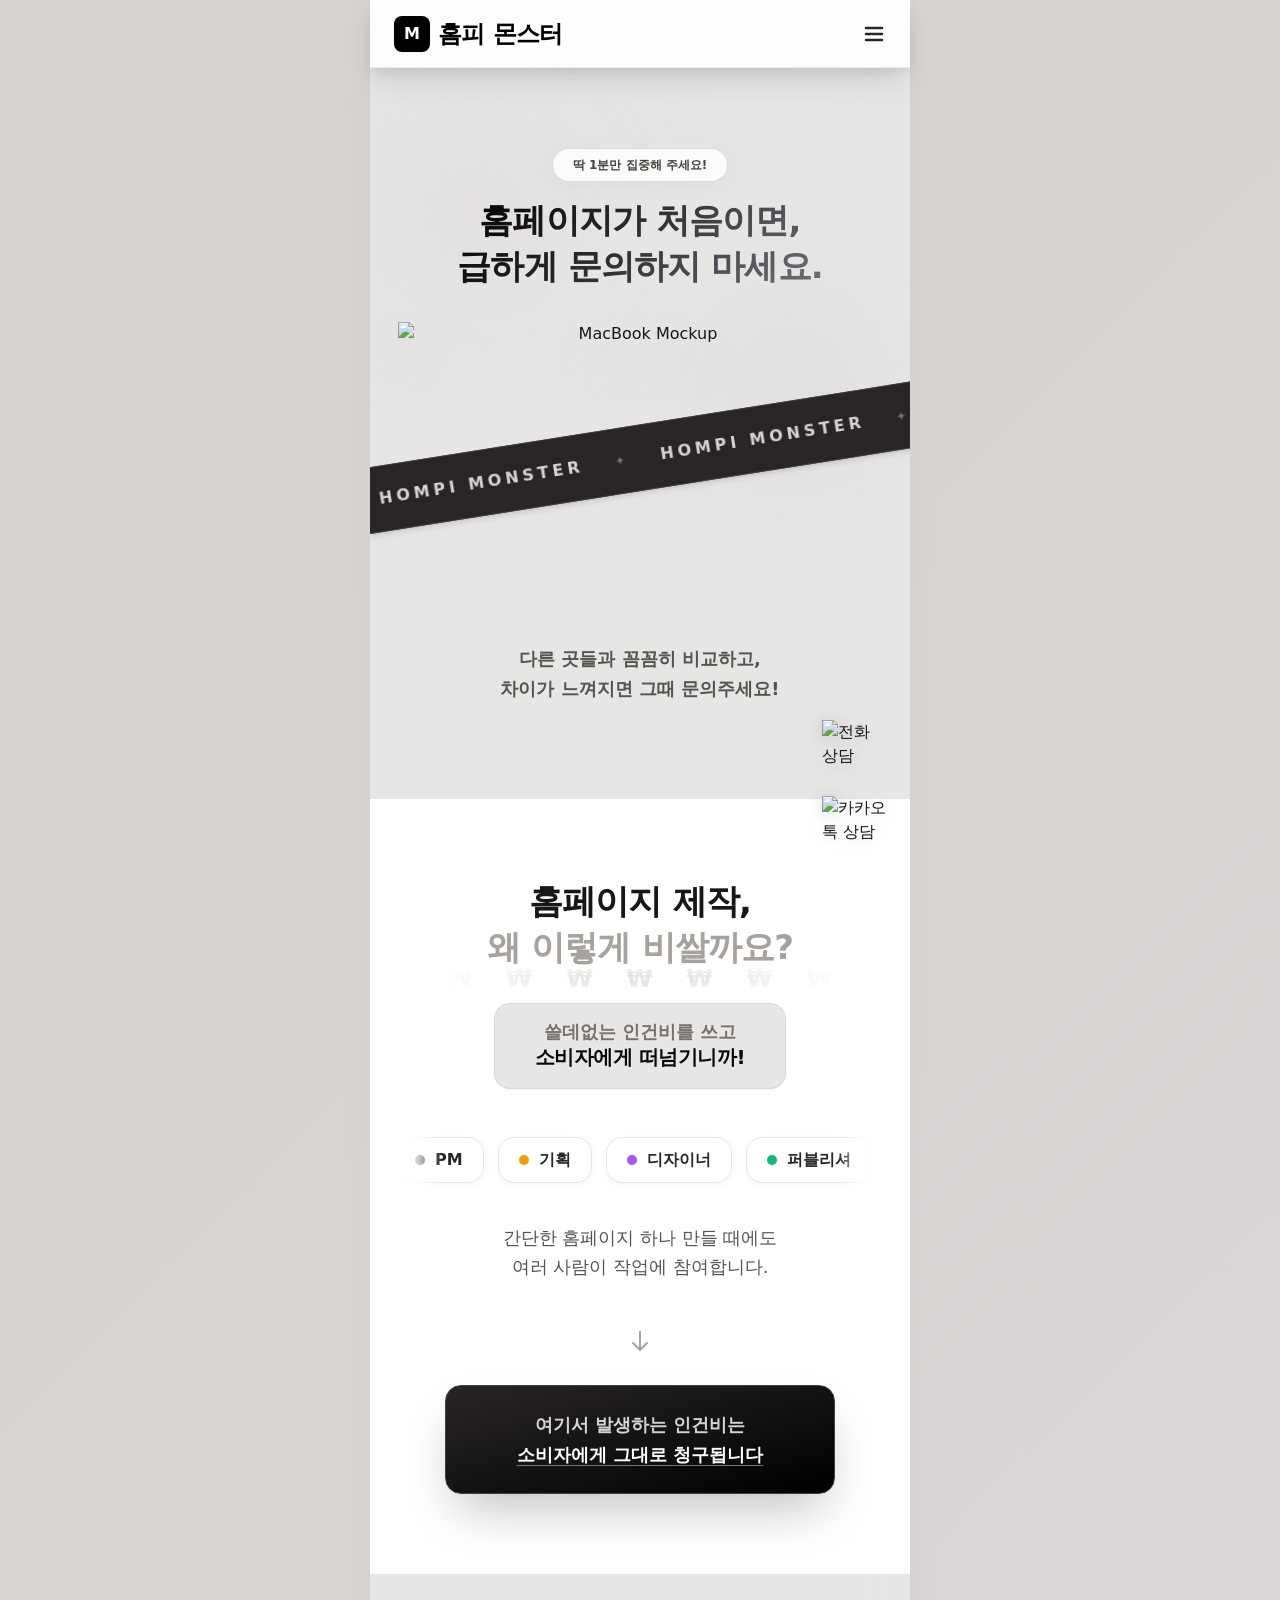
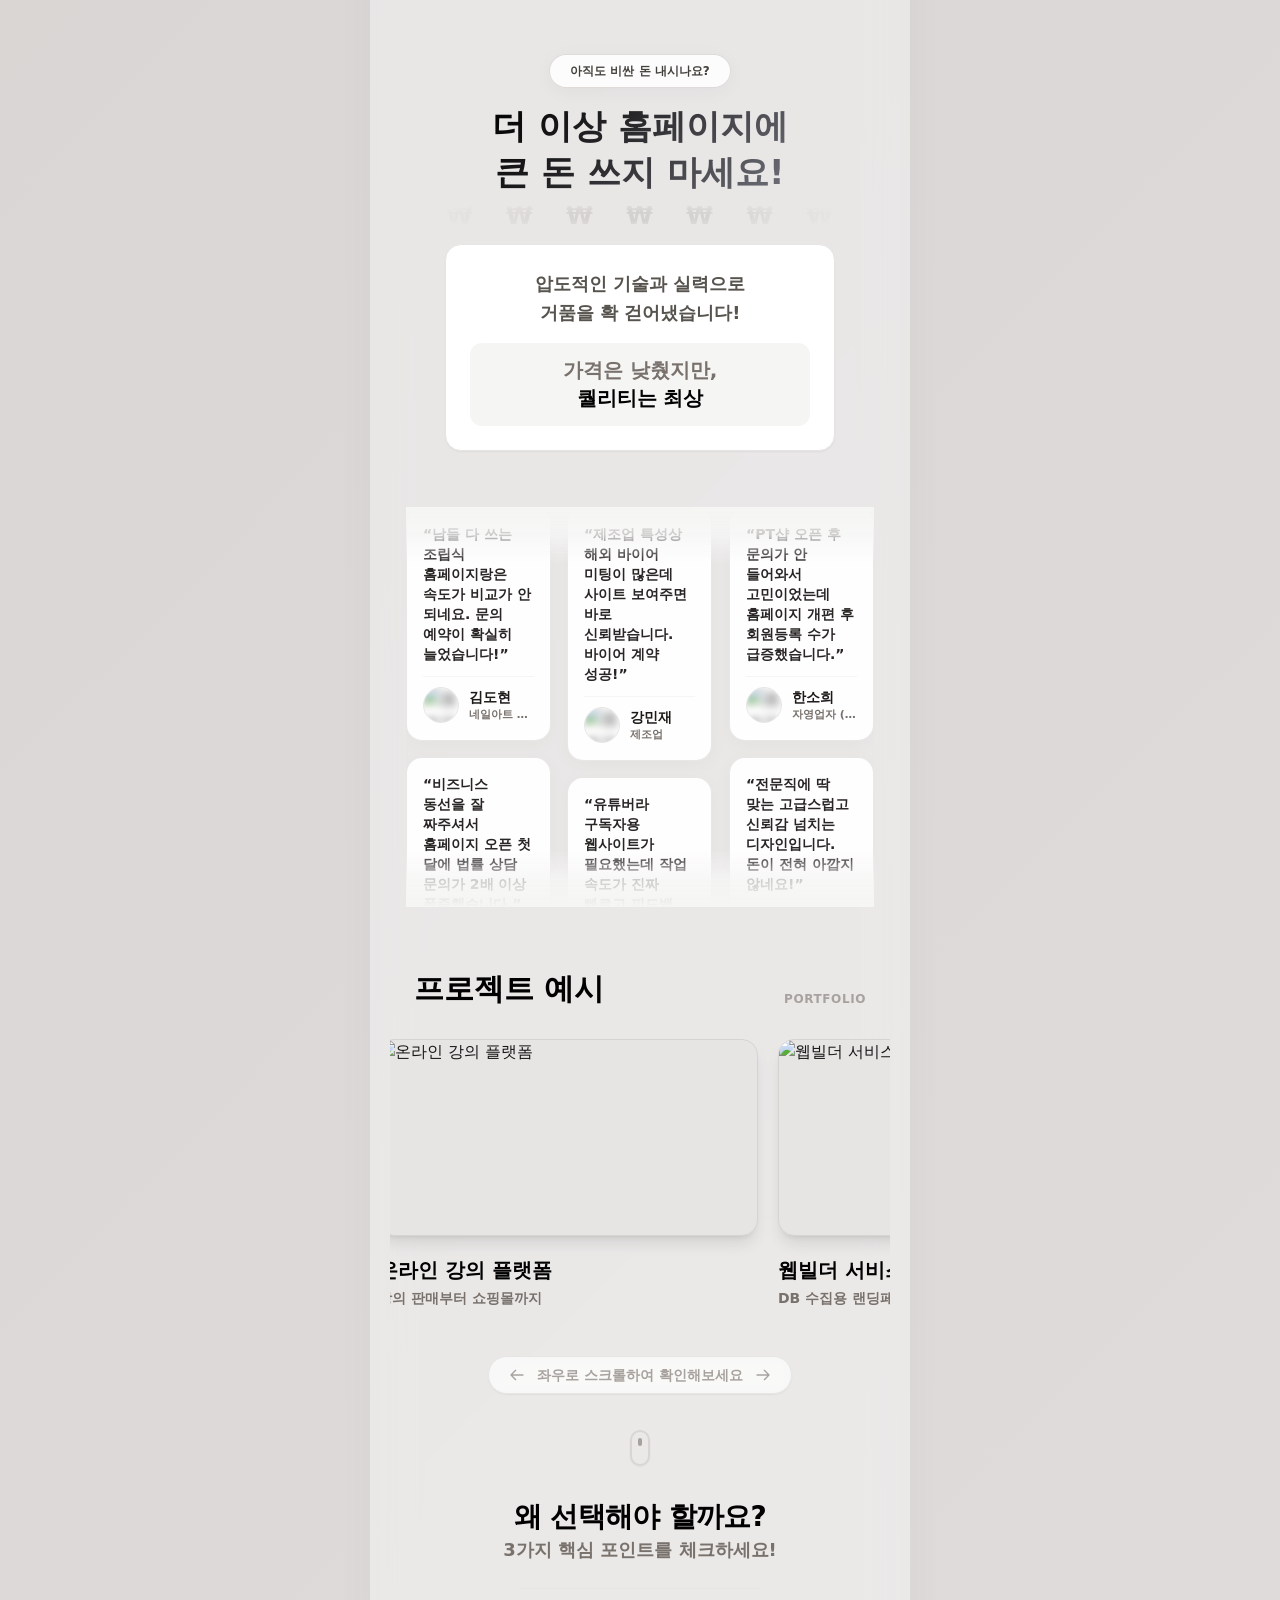
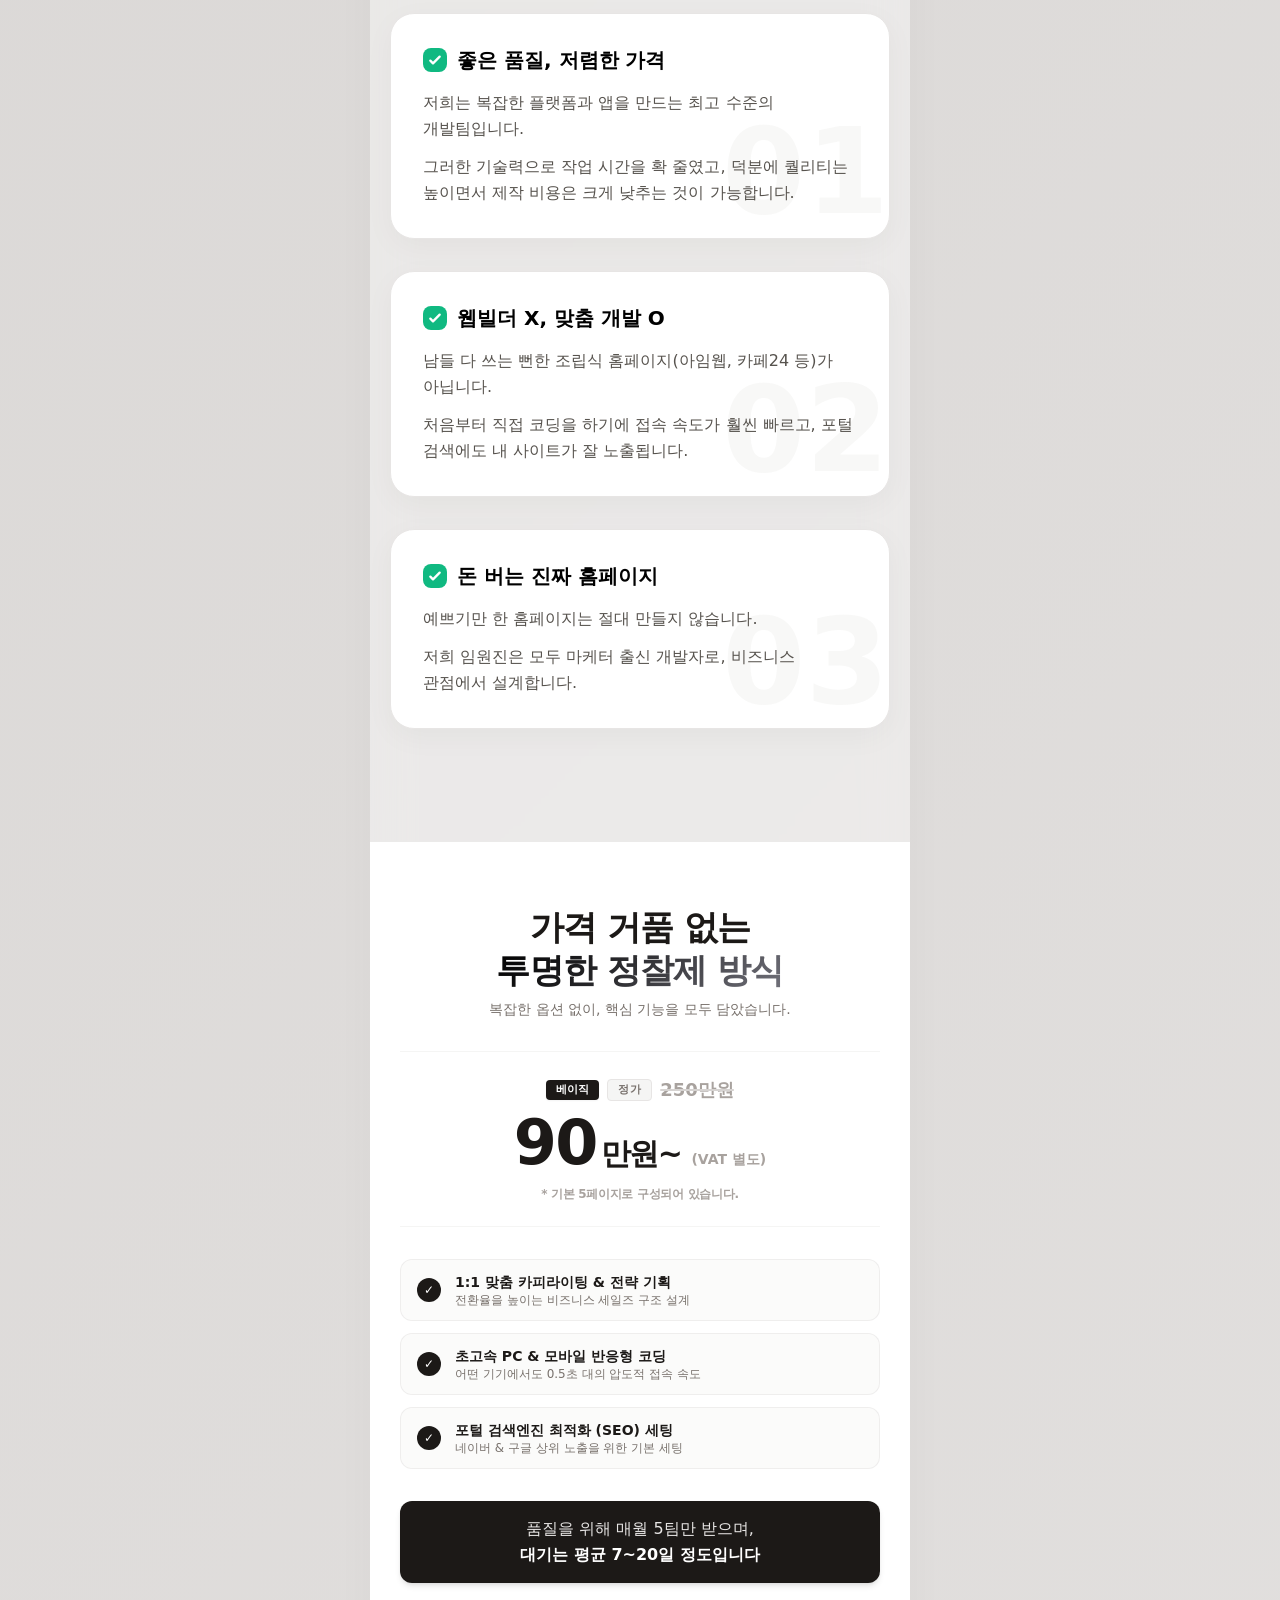
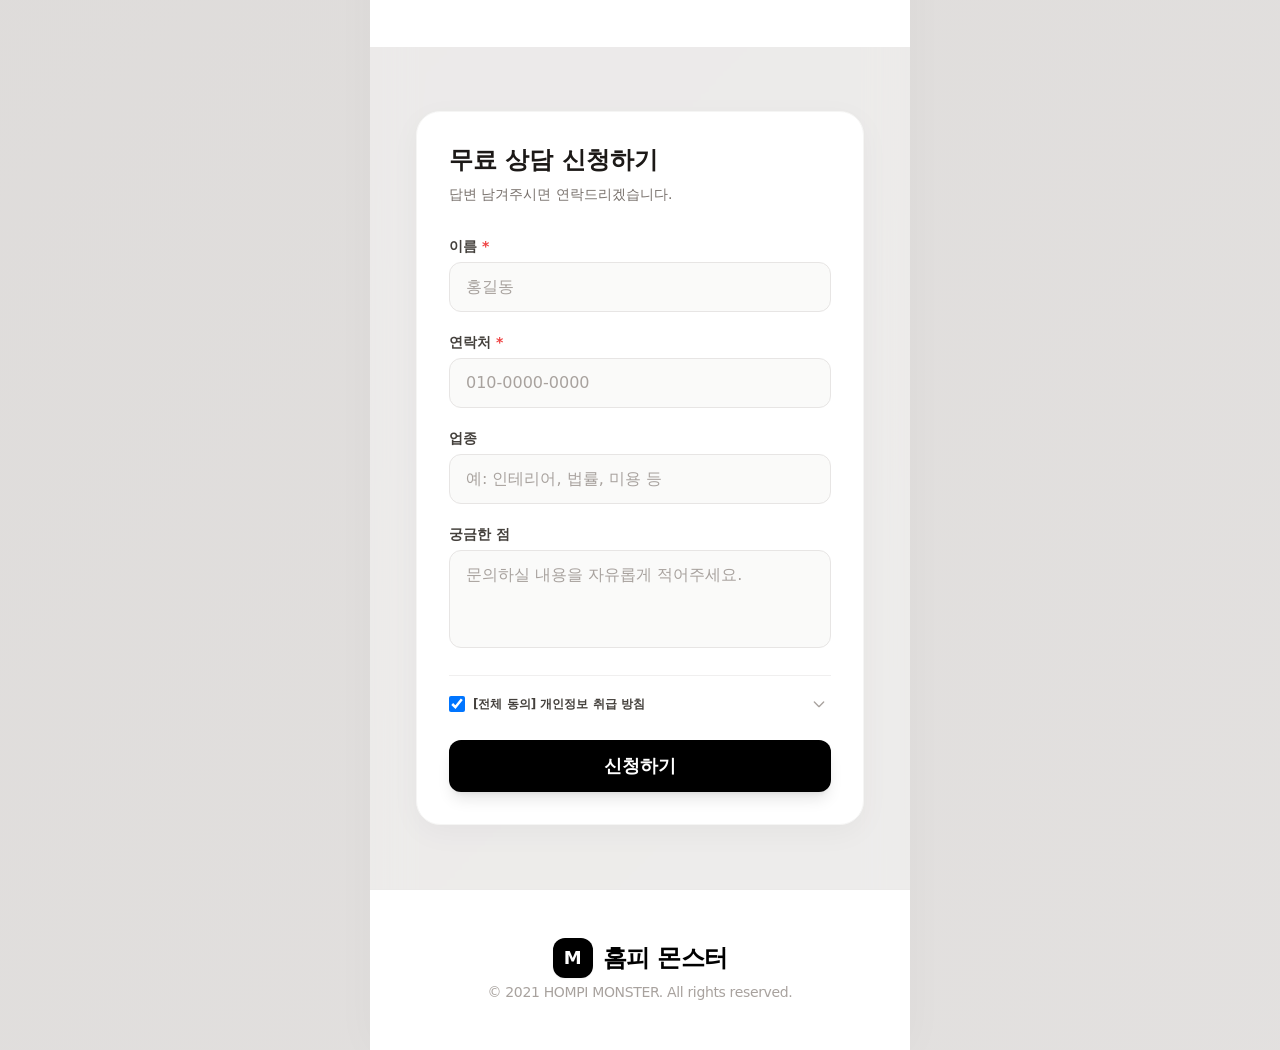
==== commit 49286660: "Optimize website performance and accessibility" ====
--- a/index.html
+++ b/index.html
@@ -45,7 +45,8 @@
     }
     </script>
 
-    <script src="https://cdn.tailwindcss.com"></script>
+    <link rel="preload" href="https://img.easyl.net/mac.png" as="image">
+    <link href="tailwind.css" rel="stylesheet">
     <link rel="stylesheet" as="style" crossorigin
         href="https://cdn.jsdelivr.net/gh/orioncactus/pretendard@v1.3.9/dist/web/static/pretendard.min.css" />
 
@@ -409,7 +410,7 @@
         <!-- 오른쪽: 햄버거 버튼 -->
         <button onclick="toggleMenu()" aria-label="메뉴 열기"
             class="p-2 -mr-2 rounded-xl text-stone-800 hover:text-black active:scale-95 transition-all focus:outline-none">
-            <svg class="w-6 h-6" fill="none" stroke="currentColor" viewBox="0 0 24 24">
+            <svg class="w-6 h-6" fill="none" stroke="currentColor" viewBox="0 0 24 24" aria-hidden="true">
                 <path stroke-linecap="round" stroke-linejoin="round" stroke-width="2.5" d="M4 6h16M4 12h16M4 18h16">
                 </path>
             </svg>
@@ -497,7 +498,7 @@
                     </div>
 
                     <!-- 2. 맥북 프레임 이미지 -->
-                    <img src="https://img.easyl.net/mac.png" alt="MacBook Mockup"
+                    <img src="https://img.easyl.net/mac.png" alt="MacBook Mockup" width="651" height="378" fetchpriority="high"
                         class="relative z-10 w-full h-auto pointer-events-none drop-shadow-2xl">
                 </div>
             </div>
@@ -570,14 +571,14 @@
                     <!-- [제거 용이] 캐릭터 뒷배경 ₩ 무한 회전 띠 END -->
                     <!-- ================================================================= -->
 
-                    <img src="https://img.easyl.net/head.png" alt="홈페이지 제작 안내 이미지"
+                    <img src="https://img.easyl.net/head.png" alt="홈페이지 제작 안내 이미지" width="385" height="385"
                         class="relative z-10 w-full max-w-[220px] sm:max-w-[230px] h-auto mx-auto pointer-events-none pulse-scale character-img-shadow"
                         onerror="this.style.display='none';">
                 </div>
 
                 <div
                     class="reveal delay-100 bg-stone-200/90 border border-stone-300/70 px-8 py-3.5 sm:px-10 sm:py-4 rounded-2xl inline-block shadow-sm mb-4">
-                    <h3 class="leading-[1.15]">
+                    <h3 class="leading-snug">
                         <span class="block text-stone-500 font-semibold text-[18px]">
                             쓸데없는 인건비를 쓰고
                         </span>
@@ -781,7 +782,7 @@
                 <!-- [제거 용이] 캐릭터 뒷배경 ₩ 무한 회전 띠 END -->
                 <!-- ================================================================= -->
 
-                <img src="https://img.easyl.net/x.png" alt="솔루션 안내 이미지"
+                <img src="https://img.easyl.net/x.png" alt="솔루션 안내 이미지" width="385" height="385"
                     class="relative z-10 w-full max-w-[220px] sm:max-w-[230px] h-auto mx-auto pointer-events-none pulse-scale character-img-shadow"
                     onerror="if(this.src && !this.src.endsWith('/')) { this.style.display='none'; } else { this.style.display='block'; }">
             </div>
@@ -1640,7 +1641,7 @@
                 <div class="portfolio-card shrink-0 w-[85%] sm:w-[380px] flex flex-col cursor-pointer group">
                     <div
                         class="w-full aspect-[16/8.3] rounded-2xl bg-stone-200 shadow-lg overflow-hidden relative border border-stone-300">
-                        <img src="https://img.easyl.net/p1.png" alt="온라인 강의 플랫폼"
+                        <img src="https://img.easyl.net/p1.png" alt="온라인 강의 플랫폼" width="478" height="261"
                             class="portfolio-img w-full h-full object-cover transition-transform duration-700 ease-out">
                         <div
                             class="absolute inset-0 bg-gradient-to-t from-black/60 to-transparent opacity-0 group-hover:opacity-100 transition-opacity duration-500">
@@ -1656,7 +1657,7 @@
                 <div class="portfolio-card shrink-0 w-[85%] sm:w-[380px] flex flex-col cursor-pointer group">
                     <div
                         class="w-full aspect-[16/8.3] rounded-2xl bg-stone-200 shadow-lg overflow-hidden relative border border-stone-300">
-                        <img src="https://img.easyl.net/p2.png" alt="웹빌더 서비스"
+                        <img src="https://img.easyl.net/p2.png" alt="웹빌더 서비스" width="478" height="261"
                             class="portfolio-img w-full h-full object-cover transition-transform duration-700 ease-out">
                         <div
                             class="absolute inset-0 bg-gradient-to-t from-black/60 to-transparent opacity-0 group-hover:opacity-100 transition-opacity duration-500">
@@ -1672,7 +1673,7 @@
                 <div class="portfolio-card shrink-0 w-[85%] sm:w-[380px] flex flex-col cursor-pointer group">
                     <div
                         class="w-full aspect-[16/8.3] rounded-2xl bg-stone-200 shadow-lg overflow-hidden relative border border-stone-300">
-                        <img src="https://img.easyl.net/p3.png" alt="체험단 모집 플랫폼"
+                        <img src="https://img.easyl.net/p3.png" alt="체험단 모집 플랫폼" width="478" height="261"
                             class="portfolio-img w-full h-full object-cover transition-transform duration-700 ease-out">
                         <div
                             class="absolute inset-0 bg-gradient-to-t from-black/60 to-transparent opacity-0 group-hover:opacity-100 transition-opacity duration-500">
@@ -1688,7 +1689,7 @@
                 <div class="portfolio-card shrink-0 w-[85%] sm:w-[380px] flex flex-col cursor-pointer group">
                     <div
                         class="w-full aspect-[16/8.3] rounded-2xl bg-stone-200 shadow-lg overflow-hidden relative border border-stone-300">
-                        <img src="https://img.easyl.net/p4.png" alt="SNS 분석 서비스"
+                        <img src="https://img.easyl.net/p4.png" alt="SNS 분석 서비스" width="478" height="261"
                             class="portfolio-img w-full h-full object-cover transition-transform duration-700 ease-out">
                         <div
                             class="absolute inset-0 bg-gradient-to-t from-black/60 to-transparent opacity-0 group-hover:opacity-100 transition-opacity duration-500">
@@ -1705,7 +1706,7 @@
                 <div class="portfolio-card shrink-0 w-[85%] sm:w-[380px] flex flex-col cursor-pointer group">
                     <div
                         class="w-full aspect-[16/8.3] rounded-2xl bg-stone-200 shadow-lg overflow-hidden relative border border-stone-300">
-                        <img src="https://img.easyl.net/p1.png" alt="온라인 강의 플랫폼"
+                        <img src="https://img.easyl.net/p1.png" alt="온라인 강의 플랫폼" width="478" height="261"
                             class="portfolio-img w-full h-full object-cover transition-transform duration-700 ease-out">
                         <div
                             class="absolute inset-0 bg-gradient-to-t from-black/60 to-transparent opacity-0 group-hover:opacity-100 transition-opacity duration-500">
@@ -1721,7 +1722,7 @@
                 <div class="portfolio-card shrink-0 w-[85%] sm:w-[380px] flex flex-col cursor-pointer group">
                     <div
                         class="w-full aspect-[16/8.3] rounded-2xl bg-stone-200 shadow-lg overflow-hidden relative border border-stone-300">
-                        <img src="https://img.easyl.net/p2.png" alt="웹빌더 서비스"
+                        <img src="https://img.easyl.net/p2.png" alt="웹빌더 서비스" width="478" height="261"
                             class="portfolio-img w-full h-full object-cover transition-transform duration-700 ease-out">
                         <div
                             class="absolute inset-0 bg-gradient-to-t from-black/60 to-transparent opacity-0 group-hover:opacity-100 transition-opacity duration-500">
@@ -1737,7 +1738,7 @@
                 <div class="portfolio-card shrink-0 w-[85%] sm:w-[380px] flex flex-col cursor-pointer group">
                     <div
                         class="w-full aspect-[16/8.3] rounded-2xl bg-stone-200 shadow-lg overflow-hidden relative border border-stone-300">
-                        <img src="https://img.easyl.net/p3.png" alt="체험단 모집 플랫폼"
+                        <img src="https://img.easyl.net/p3.png" alt="체험단 모집 플랫폼" width="478" height="261"
                             class="portfolio-img w-full h-full object-cover transition-transform duration-700 ease-out">
                         <div
                             class="absolute inset-0 bg-gradient-to-t from-black/60 to-transparent opacity-0 group-hover:opacity-100 transition-opacity duration-500">
@@ -1753,7 +1754,7 @@
                 <div class="portfolio-card shrink-0 w-[85%] sm:w-[380px] flex flex-col cursor-pointer group">
                     <div
                         class="w-full aspect-[16/8.3] rounded-2xl bg-stone-200 shadow-lg overflow-hidden relative border border-stone-300">
-                        <img src="https://img.easyl.net/p4.png" alt="SNS 분석 서비스"
+                        <img src="https://img.easyl.net/p4.png" alt="SNS 분석 서비스" width="478" height="261"
                             class="portfolio-img w-full h-full object-cover transition-transform duration-700 ease-out">
                         <div
                             class="absolute inset-0 bg-gradient-to-t from-black/60 to-transparent opacity-0 group-hover:opacity-100 transition-opacity duration-500">
@@ -2078,7 +2079,7 @@
         class="fixed inset-0 z-[100] flex items-center justify-center px-4 bg-black/60 backdrop-blur-sm">
         <div
             class="modal-content bg-white rounded-3xl p-8 max-w-sm w-full shadow-2xl text-center relative border border-stone-200">
-            <button onclick="closeModal()"
+            <button onclick="closeModal()" aria-label="닫기"
                 class="absolute top-4 right-4 text-stone-400 hover:text-black transition-colors">
                 <svg class="w-6 h-6" fill="none" stroke="currentColor" viewBox="0 0 24 24">
                     <path stroke-linecap="round" stroke-linejoin="round" stroke-width="2" d="M6 18L18 6M6 6l12 12">
@@ -2108,8 +2109,8 @@
         <div class="bg-white rounded-2xl p-6 max-w-md w-full shadow-2xl transform scale-95 transition-transform duration-300 max-h-[80vh] flex flex-col">
             <div class="flex items-center justify-between mb-4 border-b border-stone-100 pb-3">
                 <h3 id="legal-modal-title" class="text-lg font-bold text-stone-900">약관 상세</h3>
-                <button type="button" onclick="closeLegalModal()" class="text-stone-400 hover:text-stone-600 p-1">
-                    <svg class="w-5 h-5" fill="none" stroke="currentColor" viewBox="0 0 24 24"><path stroke-linecap="round" stroke-linejoin="round" stroke-width="2" d="M6 18L18 6M6 6l12 12"></path></svg>
+                <button type="button" onclick="closeLegalModal()" aria-label="닫기" class="text-stone-400 hover:text-stone-600 p-1">
+                    <svg class="w-5 h-5" fill="none" stroke="currentColor" viewBox="0 0 24 24" aria-hidden="true"><path stroke-linecap="round" stroke-linejoin="round" stroke-width="2" d="M6 18L18 6M6 6l12 12"></path></svg>
                 </button>
             </div>
             <div id="legal-modal-body" class="text-xs text-stone-600 space-y-3 overflow-y-auto pr-2 leading-relaxed flex-1">
@@ -2130,9 +2131,9 @@
                     <a href="#" onclick="toggleMenu()" class="flex items-center gap-2">
                         <span class="font-black text-xl text-black">홈피 몬스터</span>
                     </a>
-                    <button onclick="toggleMenu()"
+                    <button onclick="toggleMenu()" aria-label="메뉴 닫기"
                         class="p-2 text-stone-400 hover:text-black transition-colors rounded-lg hover:bg-stone-100">
-                        <svg class="w-6 h-6" fill="none" stroke="currentColor" viewBox="0 0 24 24">
+                        <svg class="w-6 h-6" fill="none" stroke="currentColor" viewBox="0 0 24 24" aria-hidden="true">
                             <path stroke-linecap="round" stroke-linejoin="round" stroke-width="2"
                                 d="M6 18L18 6M6 6l12 12"></path>
                         </svg>
@@ -2412,7 +2413,7 @@
         // ==========================================
     </script>
     <!-- Supabase (설정 읽기 전용) -->
-    <script src="https://cdn.jsdelivr.net/npm/@supabase/supabase-js@2"></script>
+    <script src="https://cdn.jsdelivr.net/npm/@supabase/supabase-js@2" defer></script>
     <script>
         // ============================================
         // 홈피몬스터 — 이지랜딩 방식 폼 제출 로직
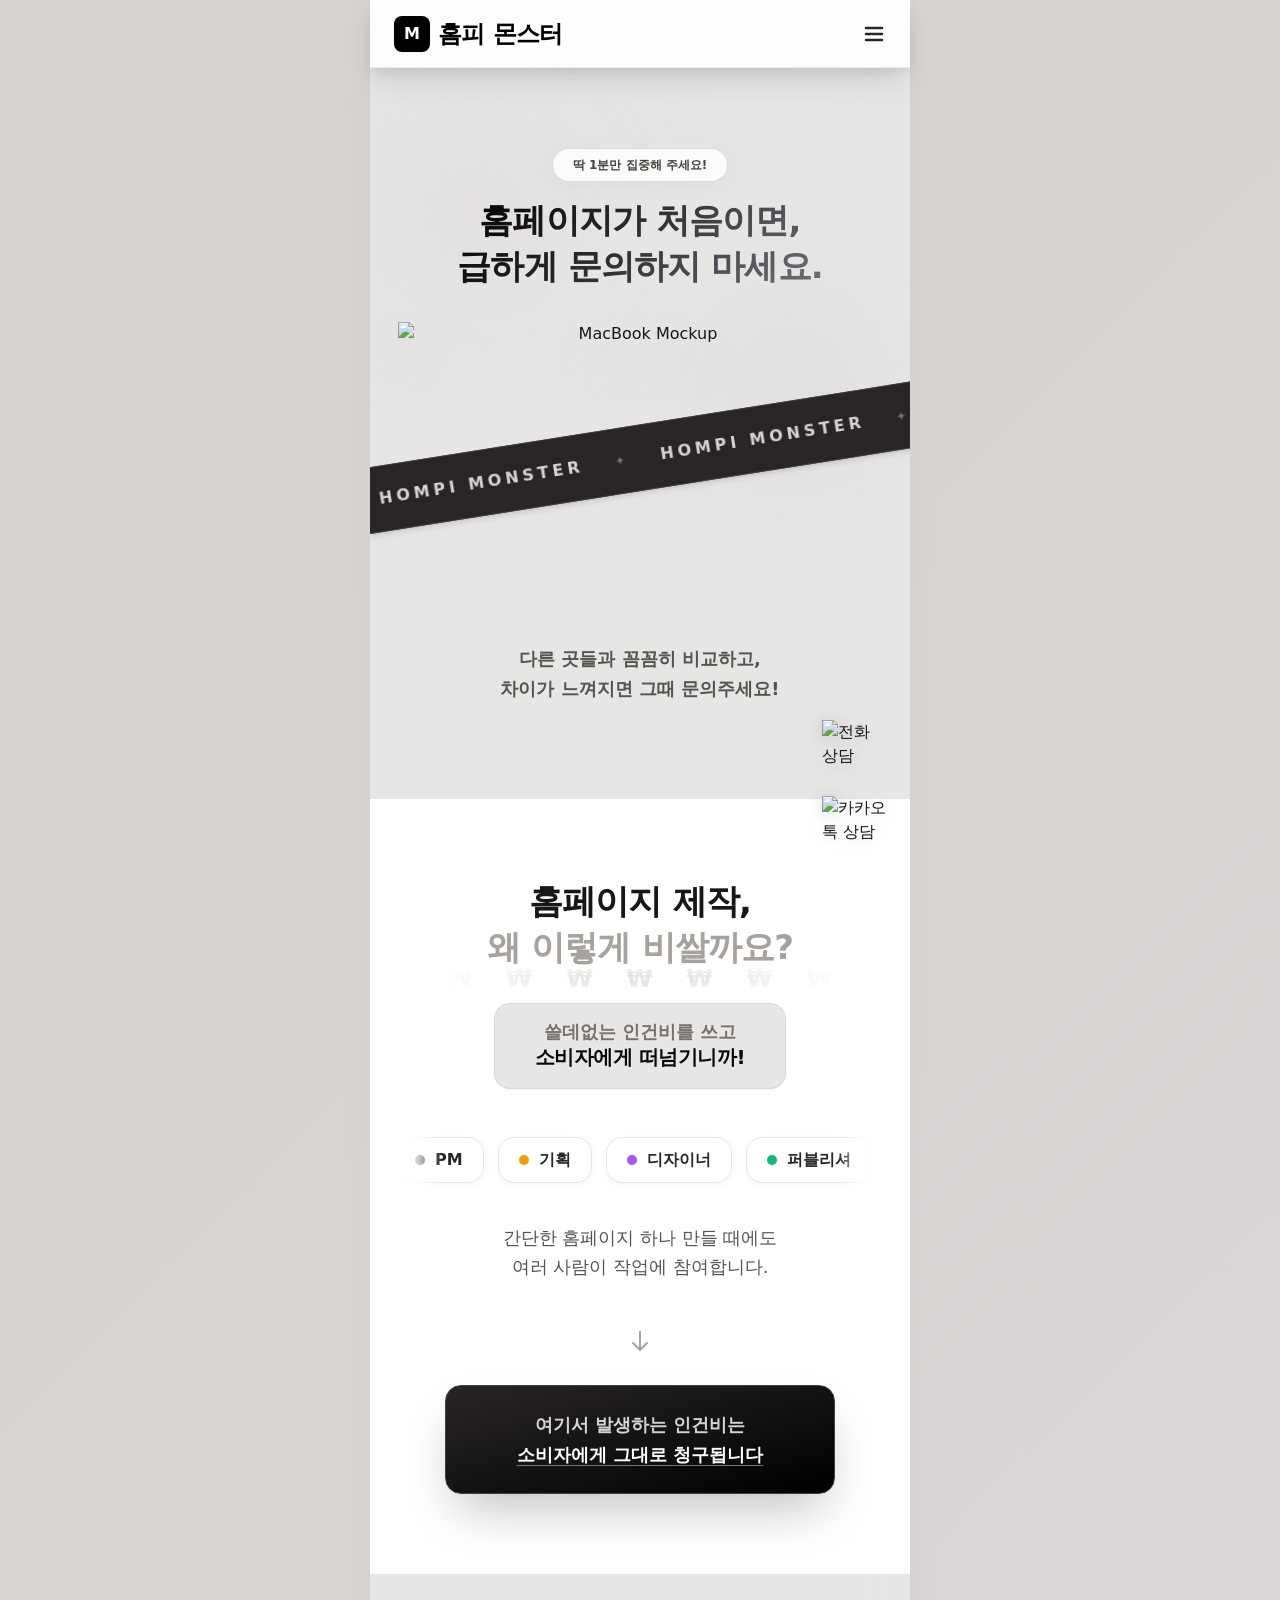
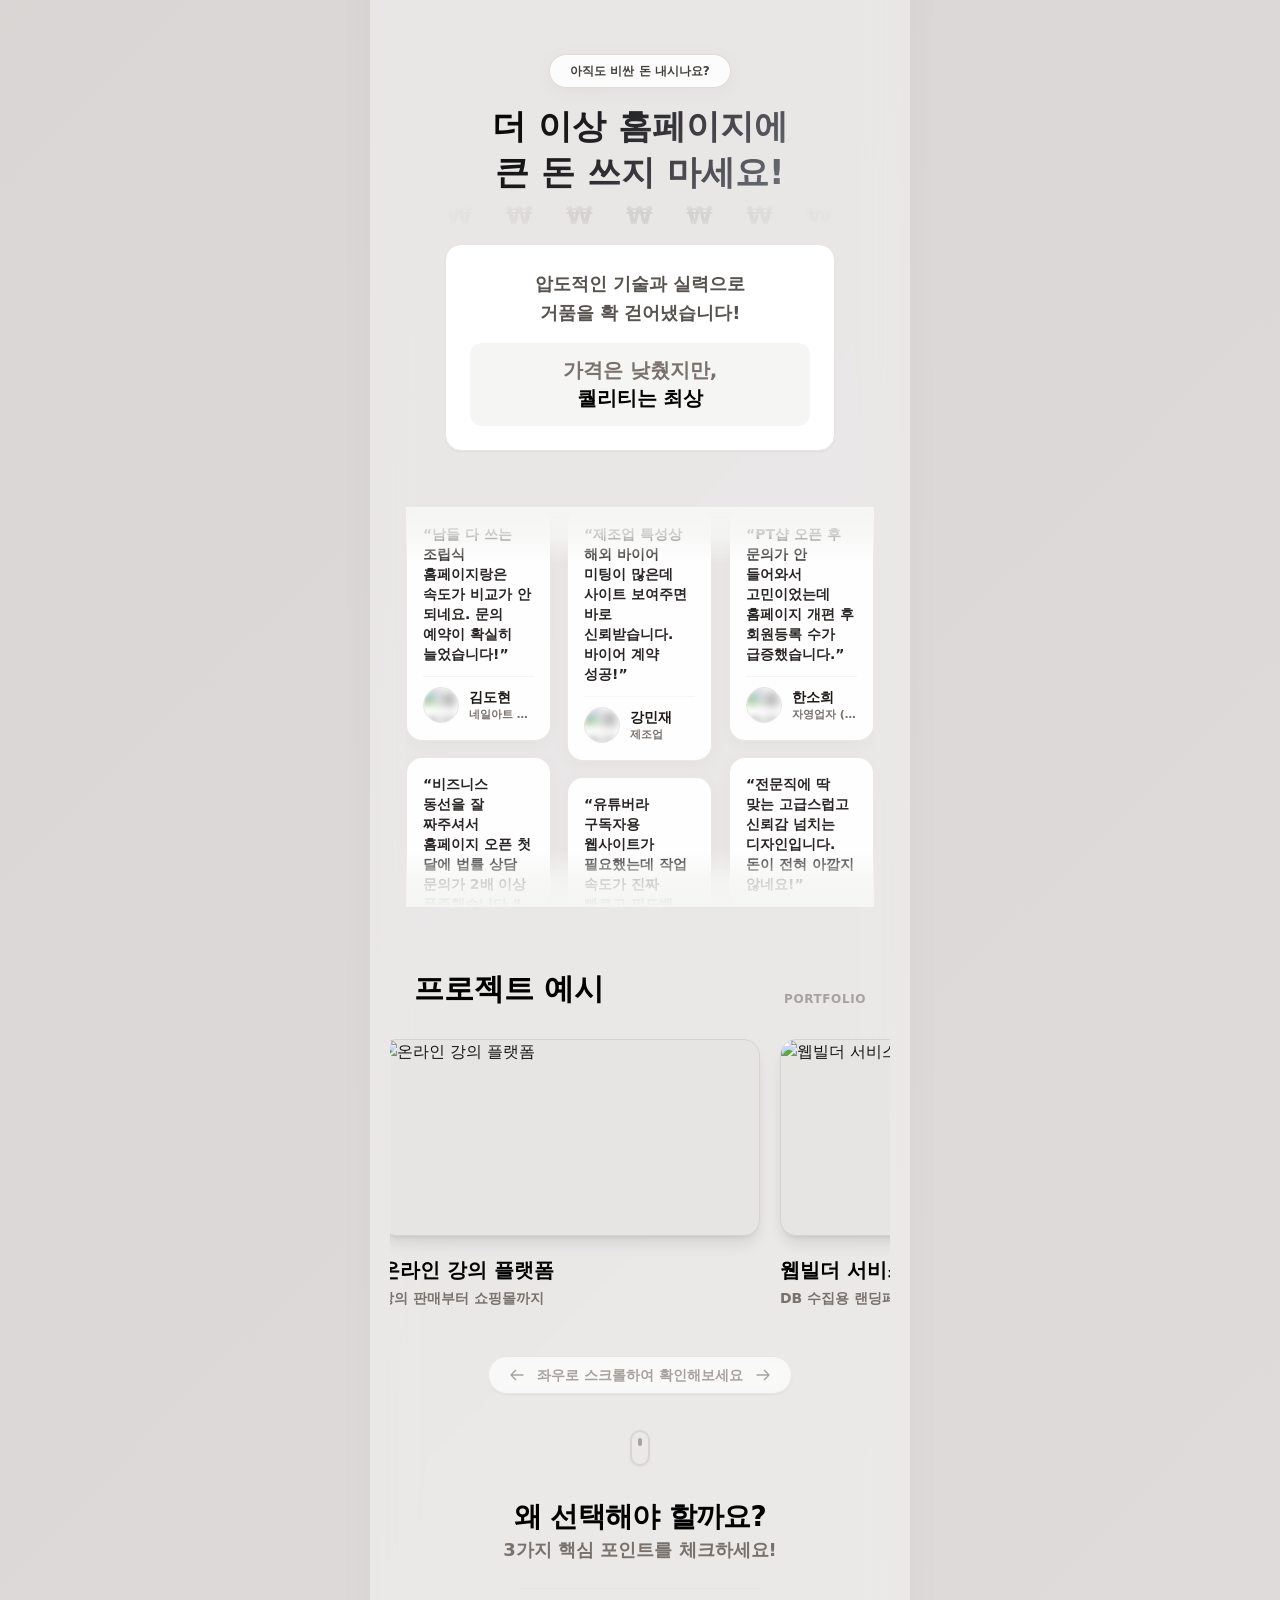
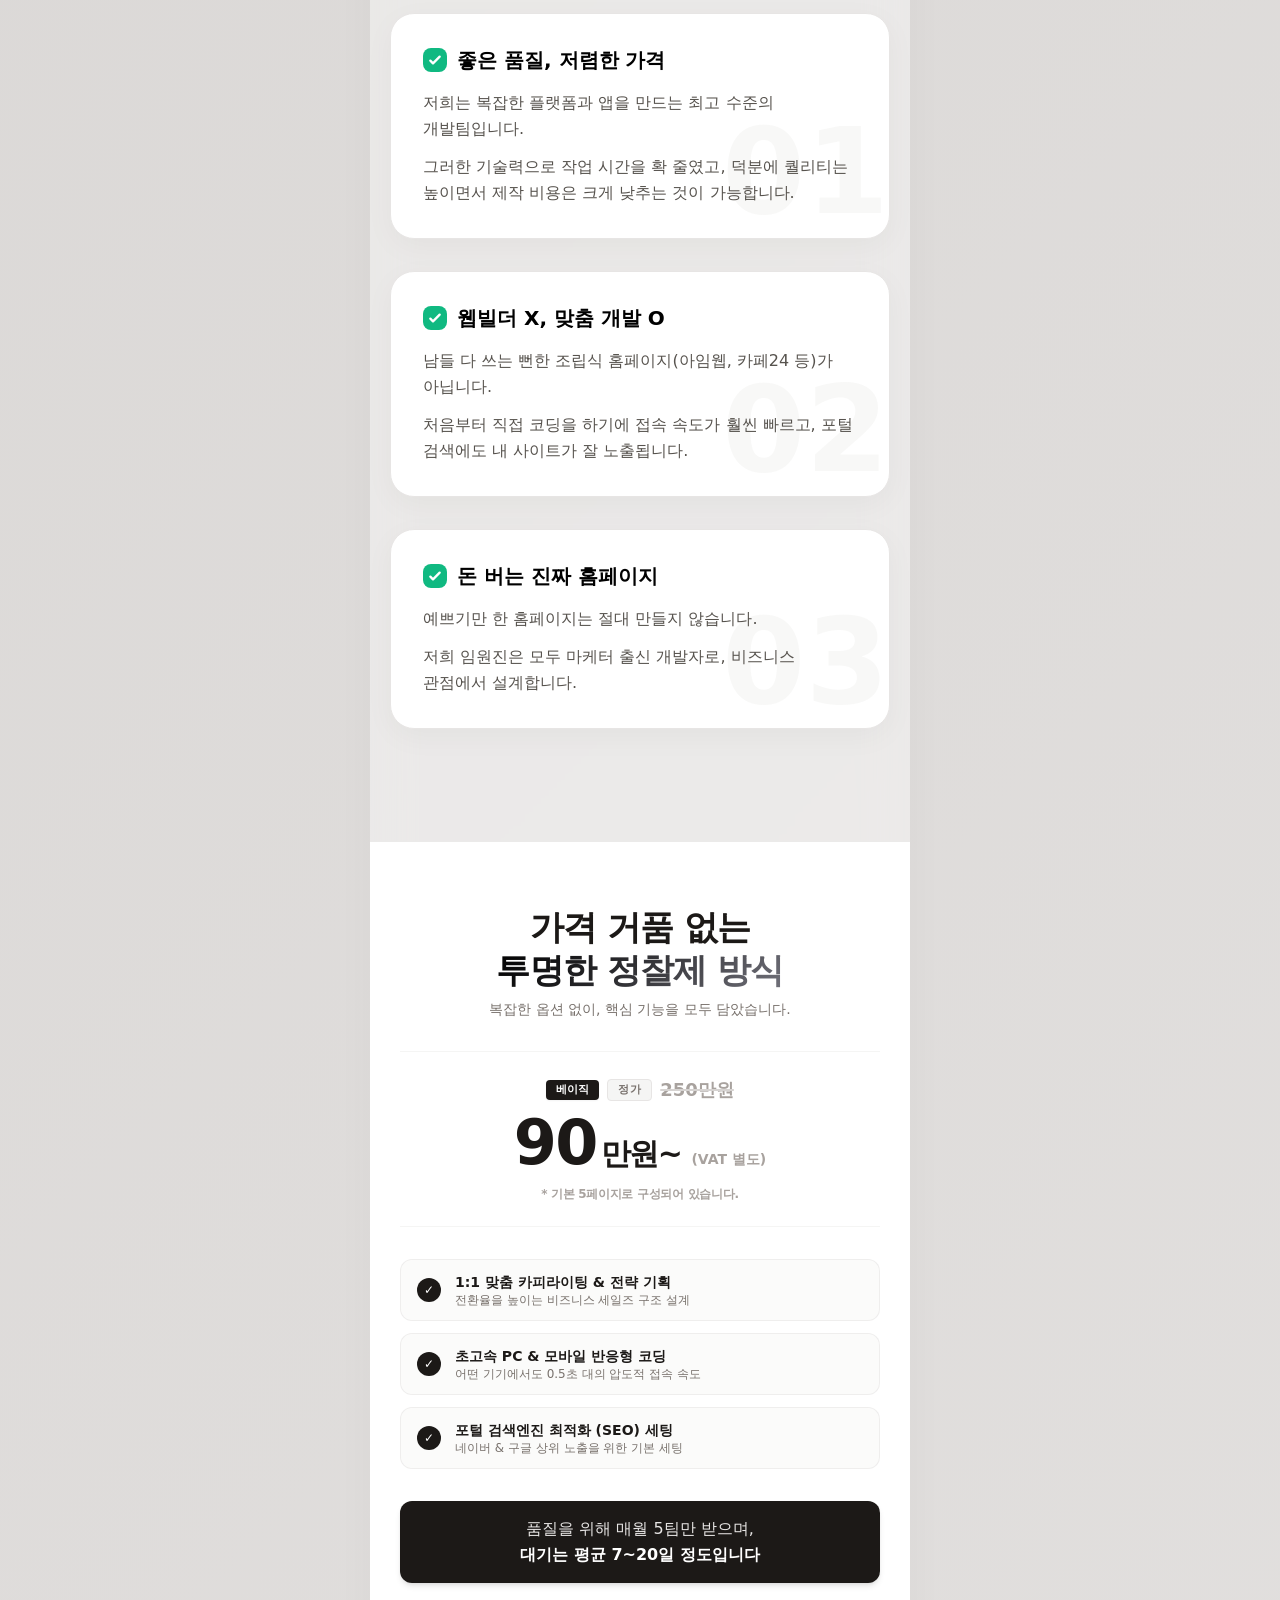
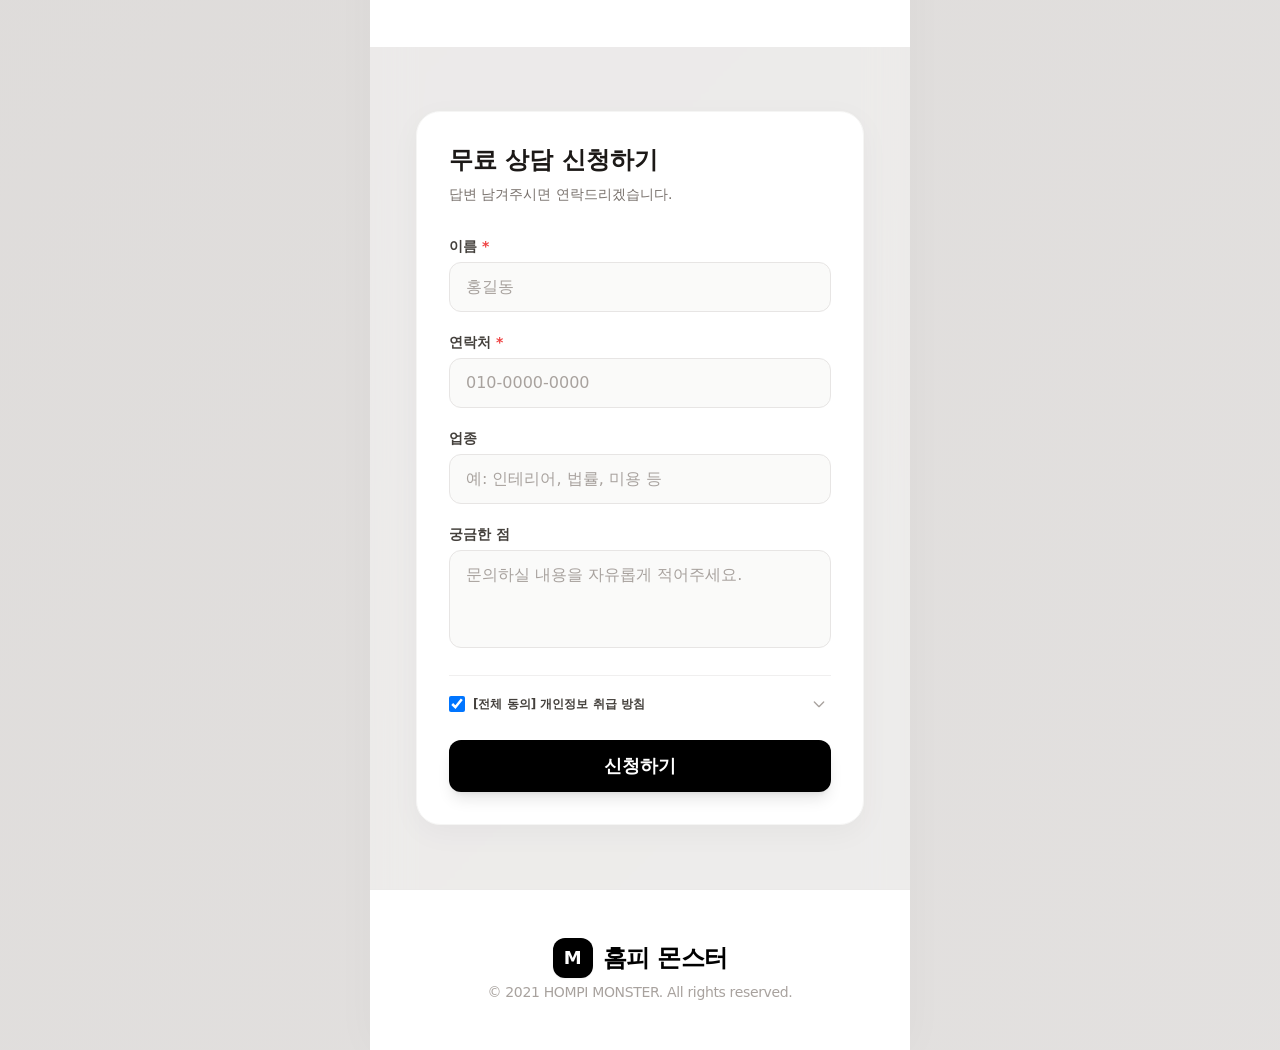
==== commit c200980e: "feat: WebP 이미지 확장자 변경 반영 및 미디어 최적화" ====
--- a/index.html
+++ b/index.html
@@ -45,7 +45,7 @@
     }
     </script>
 
-    <link rel="preload" href="https://img.easyl.net/mac.png" as="image">
+    <link rel="preload" href="https://img.easyl.net/mac.webp" as="image">
     <link href="tailwind.css" rel="stylesheet">
     <link rel="stylesheet" as="style" crossorigin
         href="https://cdn.jsdelivr.net/gh/orioncactus/pretendard@v1.3.9/dist/web/static/pretendard.min.css" />
@@ -402,7 +402,7 @@
         class="fixed top-0 left-1/2 -translate-x-1/2 w-full max-w-[540px] h-[68px] z-50 px-6 bg-white/95 backdrop-blur-lg border-b border-stone-200/80 shadow-[0_12px_32px_-4px_rgba(0,0,0,0.14),0_4px_12px_rgba(0,0,0,0.06)] flex items-center justify-between transition-all">
         <!-- 왼쪽: 로고 이미지 링크 -->
         <a href="#" class="flex items-center gap-2 group">
-            <img src="https://img.easyl.net/hp-logo.png" alt="홈피몬스터 로고"
+            <img src="https://img.easyl.net/hp-logo.webp" alt="홈피몬스터 로고"
                 class="h-12 w-auto object-contain transition-transform group-hover:scale-105"
                 onerror="this.onerror=null; this.outerHTML='<div class=\'flex items-center gap-2\'><div class=\'w-9 h-9 bg-black rounded-lg text-white flex items-center justify-center font-black text-base shadow-sm\'>M</div><span class=\'font-black text-2xl tracking-tight text-black\'>홈피 몬스터</span></div>';">
         </a>
@@ -498,7 +498,7 @@
                     </div>
 
                     <!-- 2. 맥북 프레임 이미지 -->
-                    <img src="https://img.easyl.net/mac.png" alt="MacBook Mockup" width="651" height="378" fetchpriority="high"
+                    <img src="https://img.easyl.net/mac.webp" alt="MacBook Mockup" width="651" height="378" fetchpriority="high"
                         class="relative z-10 w-full h-auto pointer-events-none drop-shadow-2xl">
                 </div>
             </div>
@@ -571,7 +571,7 @@
                     <!-- [제거 용이] 캐릭터 뒷배경 ₩ 무한 회전 띠 END -->
                     <!-- ================================================================= -->
 
-                    <img src="https://img.easyl.net/head.png" alt="홈페이지 제작 안내 이미지" width="385" height="385"
+                    <img src="https://img.easyl.net/head.webp" alt="홈페이지 제작 안내 이미지" width="385" height="385"
                         class="relative z-10 w-full max-w-[220px] sm:max-w-[230px] h-auto mx-auto pointer-events-none pulse-scale character-img-shadow"
                         onerror="this.style.display='none';">
                 </div>
@@ -782,7 +782,7 @@
                 <!-- [제거 용이] 캐릭터 뒷배경 ₩ 무한 회전 띠 END -->
                 <!-- ================================================================= -->
 
-                <img src="https://img.easyl.net/x.png" alt="솔루션 안내 이미지" width="385" height="385"
+                <img src="https://img.easyl.net/x.webp" alt="솔루션 안내 이미지" width="385" height="385"
                     class="relative z-10 w-full max-w-[220px] sm:max-w-[230px] h-auto mx-auto pointer-events-none pulse-scale character-img-shadow"
                     onerror="if(this.src && !this.src.endsWith('/')) { this.style.display='none'; } else { this.style.display='block'; }">
             </div>
@@ -1641,7 +1641,7 @@
                 <div class="portfolio-card shrink-0 w-[85%] sm:w-[380px] flex flex-col cursor-pointer group">
                     <div
                         class="w-full aspect-[16/8.3] rounded-2xl bg-stone-200 shadow-lg overflow-hidden relative border border-stone-300">
-                        <img src="https://img.easyl.net/p1.png" alt="온라인 강의 플랫폼" width="478" height="261"
+                        <img src="https://img.easyl.net/p1.webp" alt="온라인 강의 플랫폼" width="478" height="261"
                             class="portfolio-img w-full h-full object-cover transition-transform duration-700 ease-out">
                         <div
                             class="absolute inset-0 bg-gradient-to-t from-black/60 to-transparent opacity-0 group-hover:opacity-100 transition-opacity duration-500">
@@ -1657,7 +1657,7 @@
                 <div class="portfolio-card shrink-0 w-[85%] sm:w-[380px] flex flex-col cursor-pointer group">
                     <div
                         class="w-full aspect-[16/8.3] rounded-2xl bg-stone-200 shadow-lg overflow-hidden relative border border-stone-300">
-                        <img src="https://img.easyl.net/p2.png" alt="웹빌더 서비스" width="478" height="261"
+                        <img src="https://img.easyl.net/p2.webp" alt="웹빌더 서비스" width="478" height="261"
                             class="portfolio-img w-full h-full object-cover transition-transform duration-700 ease-out">
                         <div
                             class="absolute inset-0 bg-gradient-to-t from-black/60 to-transparent opacity-0 group-hover:opacity-100 transition-opacity duration-500">
@@ -1673,7 +1673,7 @@
                 <div class="portfolio-card shrink-0 w-[85%] sm:w-[380px] flex flex-col cursor-pointer group">
                     <div
                         class="w-full aspect-[16/8.3] rounded-2xl bg-stone-200 shadow-lg overflow-hidden relative border border-stone-300">
-                        <img src="https://img.easyl.net/p3.png" alt="체험단 모집 플랫폼" width="478" height="261"
+                        <img src="https://img.easyl.net/p3.webp" alt="체험단 모집 플랫폼" width="478" height="261"
                             class="portfolio-img w-full h-full object-cover transition-transform duration-700 ease-out">
                         <div
                             class="absolute inset-0 bg-gradient-to-t from-black/60 to-transparent opacity-0 group-hover:opacity-100 transition-opacity duration-500">
@@ -1689,7 +1689,7 @@
                 <div class="portfolio-card shrink-0 w-[85%] sm:w-[380px] flex flex-col cursor-pointer group">
                     <div
                         class="w-full aspect-[16/8.3] rounded-2xl bg-stone-200 shadow-lg overflow-hidden relative border border-stone-300">
-                        <img src="https://img.easyl.net/p4.png" alt="SNS 분석 서비스" width="478" height="261"
+                        <img src="https://img.easyl.net/p4.webp" alt="SNS 분석 서비스" width="478" height="261"
                             class="portfolio-img w-full h-full object-cover transition-transform duration-700 ease-out">
                         <div
                             class="absolute inset-0 bg-gradient-to-t from-black/60 to-transparent opacity-0 group-hover:opacity-100 transition-opacity duration-500">
@@ -1706,7 +1706,7 @@
                 <div class="portfolio-card shrink-0 w-[85%] sm:w-[380px] flex flex-col cursor-pointer group">
                     <div
                         class="w-full aspect-[16/8.3] rounded-2xl bg-stone-200 shadow-lg overflow-hidden relative border border-stone-300">
-                        <img src="https://img.easyl.net/p1.png" alt="온라인 강의 플랫폼" width="478" height="261"
+                        <img src="https://img.easyl.net/p1.webp" alt="온라인 강의 플랫폼" width="478" height="261"
                             class="portfolio-img w-full h-full object-cover transition-transform duration-700 ease-out">
                         <div
                             class="absolute inset-0 bg-gradient-to-t from-black/60 to-transparent opacity-0 group-hover:opacity-100 transition-opacity duration-500">
@@ -1722,7 +1722,7 @@
                 <div class="portfolio-card shrink-0 w-[85%] sm:w-[380px] flex flex-col cursor-pointer group">
                     <div
                         class="w-full aspect-[16/8.3] rounded-2xl bg-stone-200 shadow-lg overflow-hidden relative border border-stone-300">
-                        <img src="https://img.easyl.net/p2.png" alt="웹빌더 서비스" width="478" height="261"
+                        <img src="https://img.easyl.net/p2.webp" alt="웹빌더 서비스" width="478" height="261"
                             class="portfolio-img w-full h-full object-cover transition-transform duration-700 ease-out">
                         <div
                             class="absolute inset-0 bg-gradient-to-t from-black/60 to-transparent opacity-0 group-hover:opacity-100 transition-opacity duration-500">
@@ -1738,7 +1738,7 @@
                 <div class="portfolio-card shrink-0 w-[85%] sm:w-[380px] flex flex-col cursor-pointer group">
                     <div
                         class="w-full aspect-[16/8.3] rounded-2xl bg-stone-200 shadow-lg overflow-hidden relative border border-stone-300">
-                        <img src="https://img.easyl.net/p3.png" alt="체험단 모집 플랫폼" width="478" height="261"
+                        <img src="https://img.easyl.net/p3.webp" alt="체험단 모집 플랫폼" width="478" height="261"
                             class="portfolio-img w-full h-full object-cover transition-transform duration-700 ease-out">
                         <div
                             class="absolute inset-0 bg-gradient-to-t from-black/60 to-transparent opacity-0 group-hover:opacity-100 transition-opacity duration-500">
@@ -1754,7 +1754,7 @@
                 <div class="portfolio-card shrink-0 w-[85%] sm:w-[380px] flex flex-col cursor-pointer group">
                     <div
                         class="w-full aspect-[16/8.3] rounded-2xl bg-stone-200 shadow-lg overflow-hidden relative border border-stone-300">
-                        <img src="https://img.easyl.net/p4.png" alt="SNS 분석 서비스" width="478" height="261"
+                        <img src="https://img.easyl.net/p4.webp" alt="SNS 분석 서비스" width="478" height="261"
                             class="portfolio-img w-full h-full object-cover transition-transform duration-700 ease-out">
                         <div
                             class="absolute inset-0 bg-gradient-to-t from-black/60 to-transparent opacity-0 group-hover:opacity-100 transition-opacity duration-500">
@@ -2064,7 +2064,7 @@
         <footer
             class="w-[calc(100%+40px)] -mx-[20px] px-6 py-12 bg-white border-t border-stone-200/80 flex flex-col items-center justify-center gap-1 text-center relative z-10">
             <div class="flex items-center justify-center">
-                <img src="https://img.easyl.net/hp-logo.png" alt="홈피몬스터 로고" class="h-14 sm:h-16 w-auto object-contain"
+                <img src="https://img.easyl.net/hp-logo.webp" alt="홈피몬스터 로고" class="h-14 sm:h-16 w-auto object-contain"
                     onerror="this.onerror=null; this.outerHTML='<div class=\'flex items-center gap-2.5\'><div class=\'w-10 h-10 bg-black rounded-xl text-white flex items-center justify-center font-black text-lg shadow-sm\'>M</div><span class=\'font-black text-2xl tracking-tight text-black\'>홈피 몬스터</span></div>';">
             </div>
             <p class="text-xs sm:text-sm text-stone-400 font-medium tracking-tight">
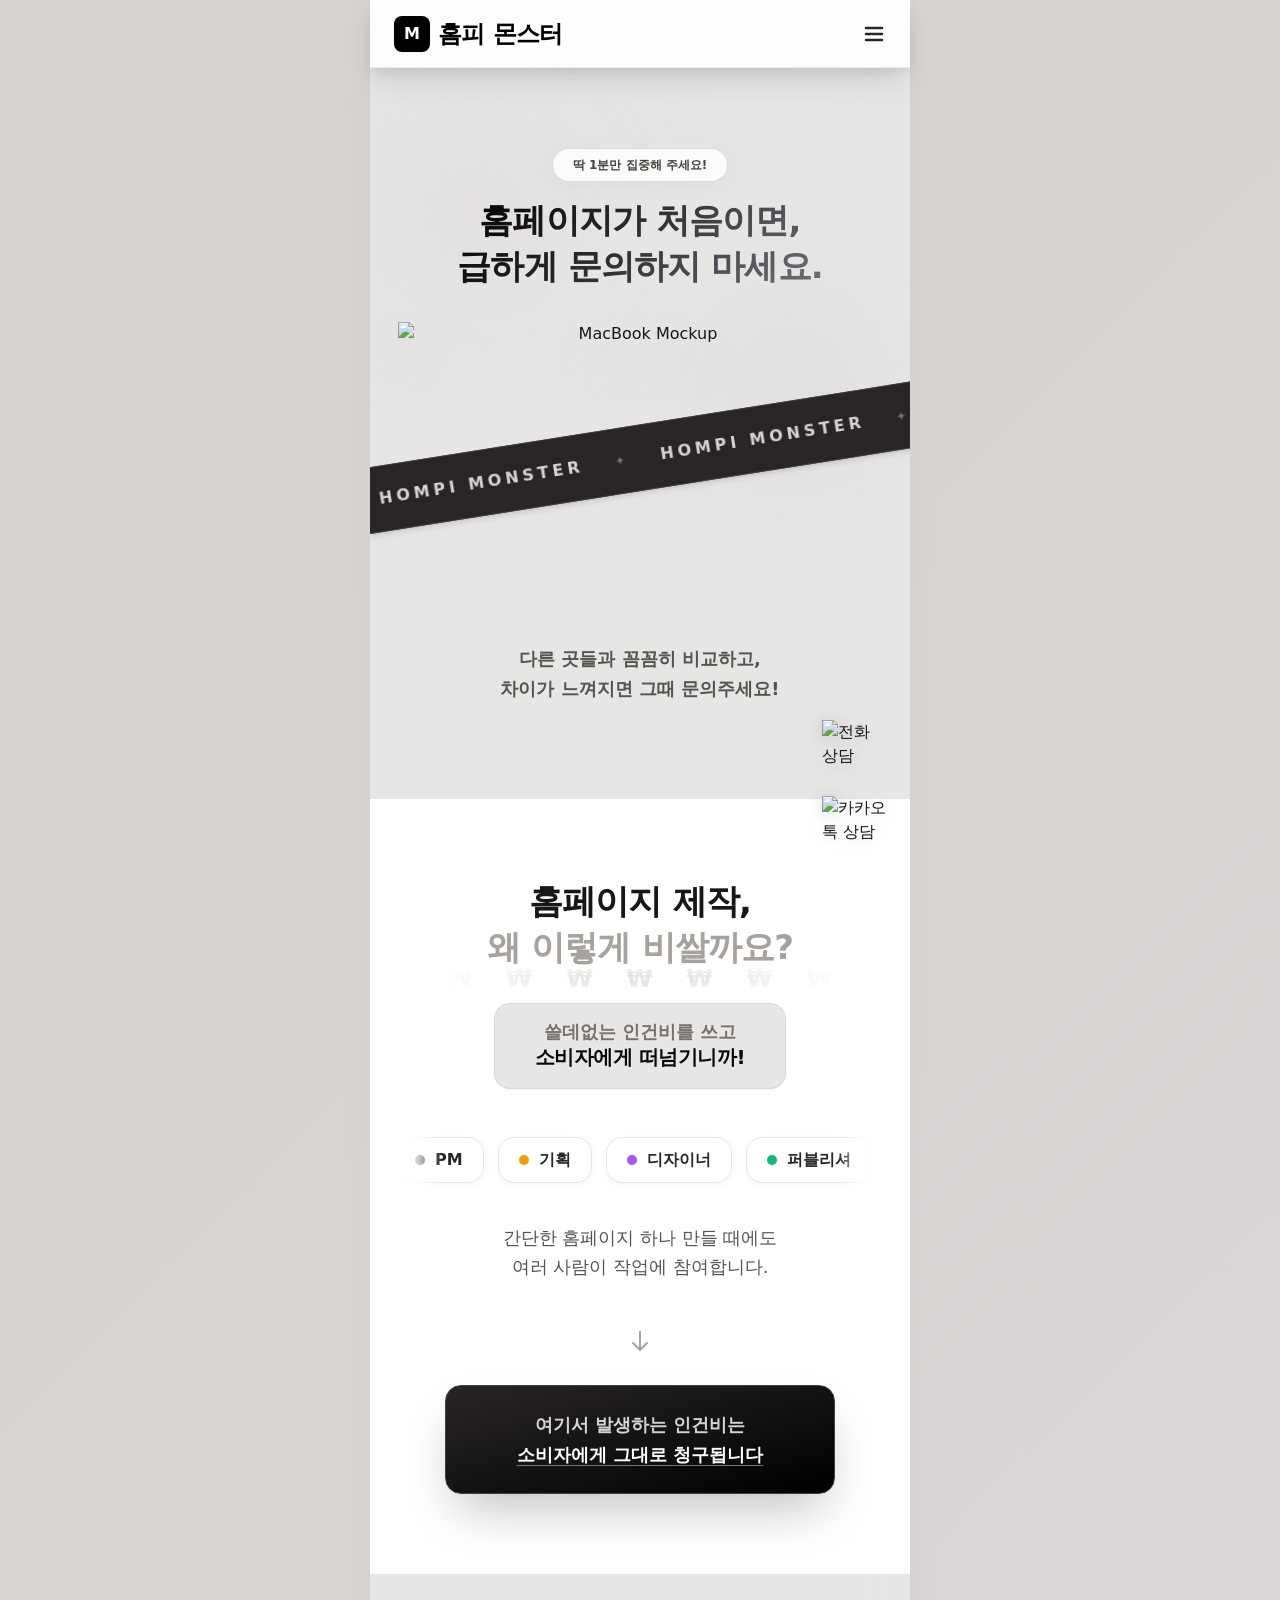
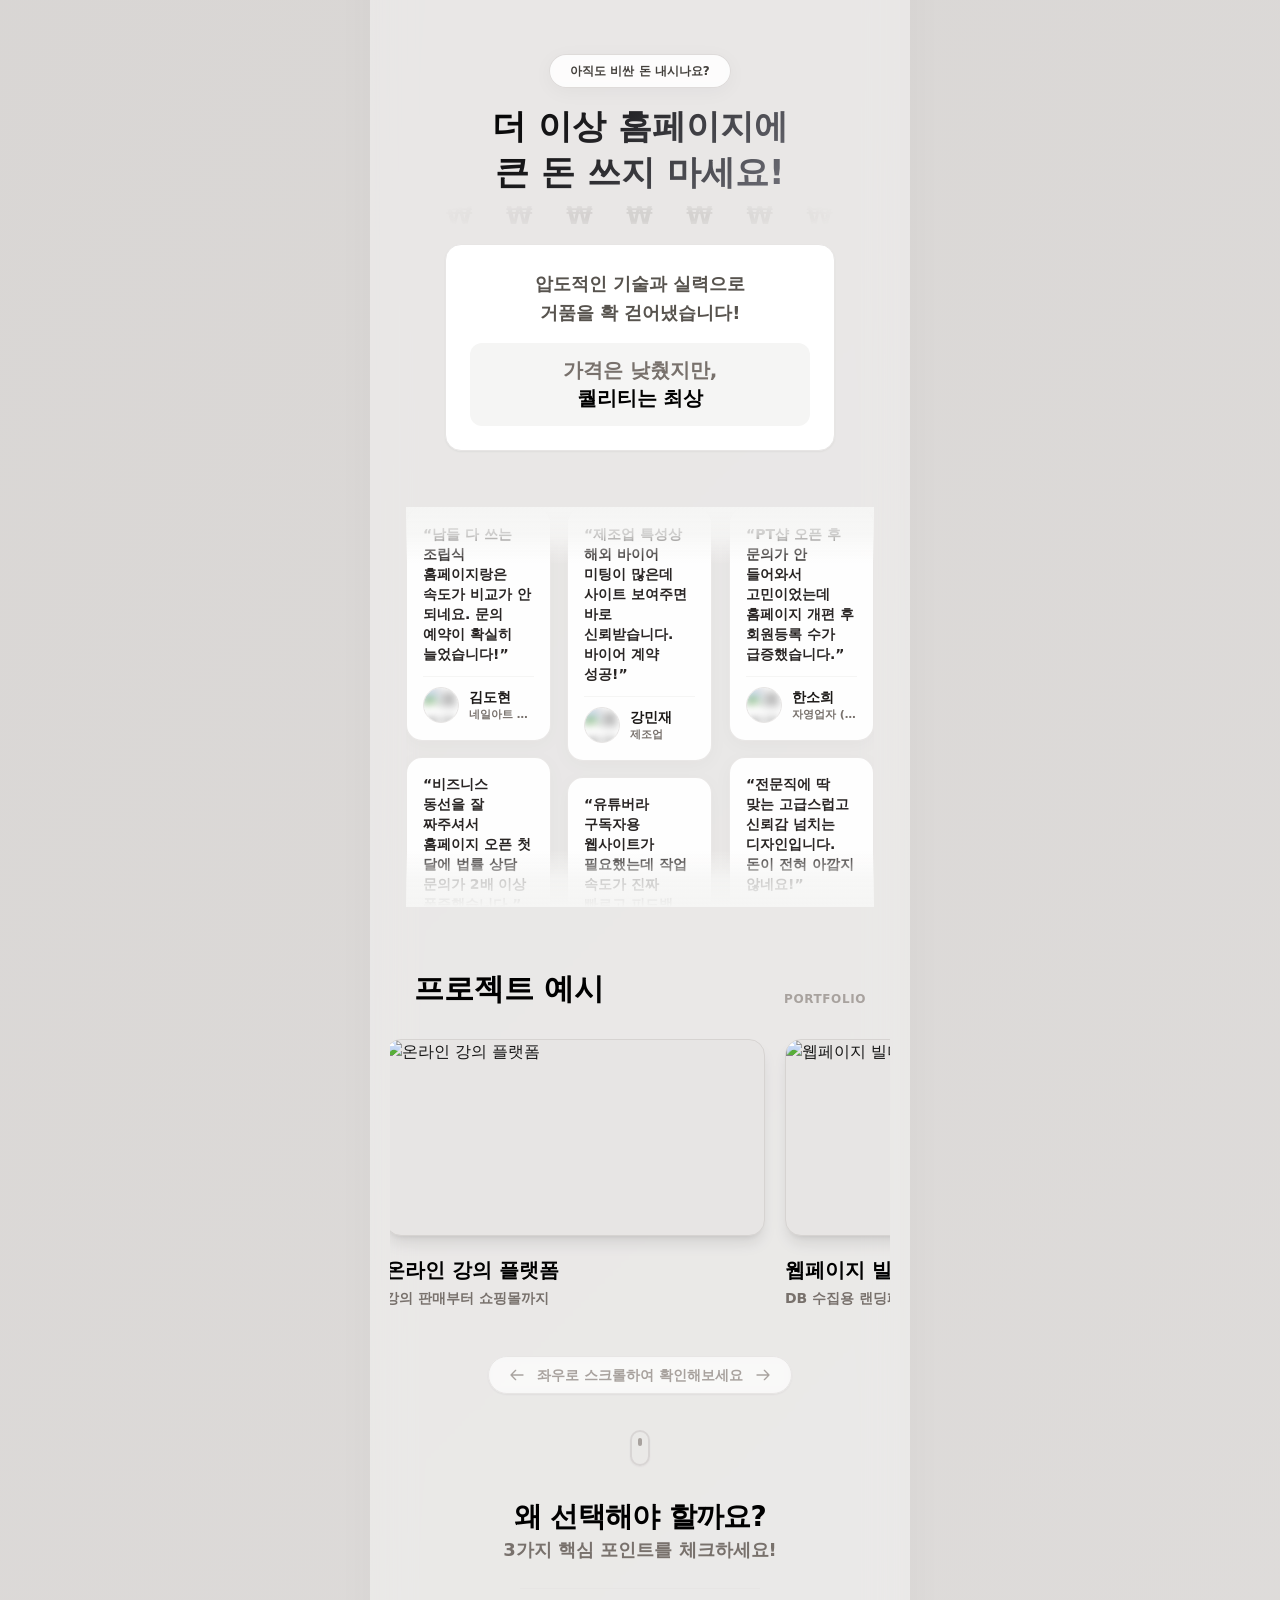
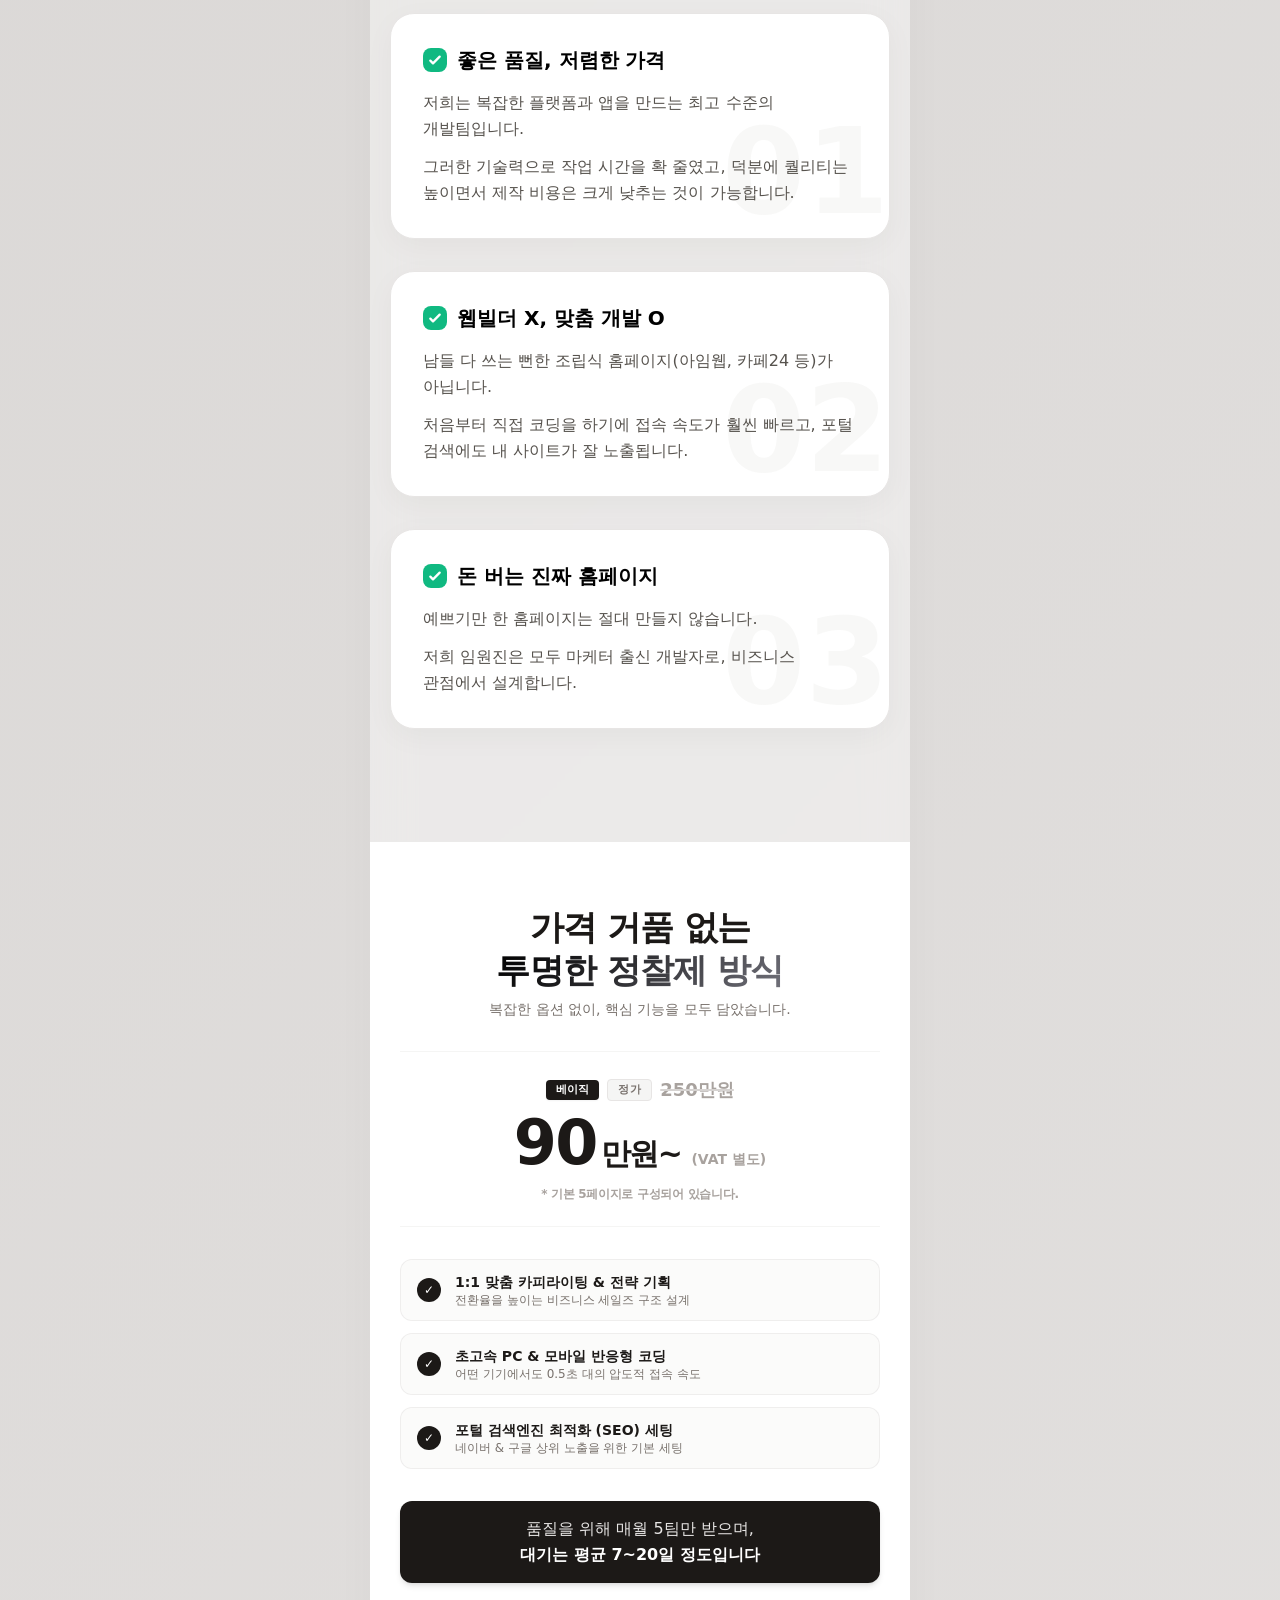
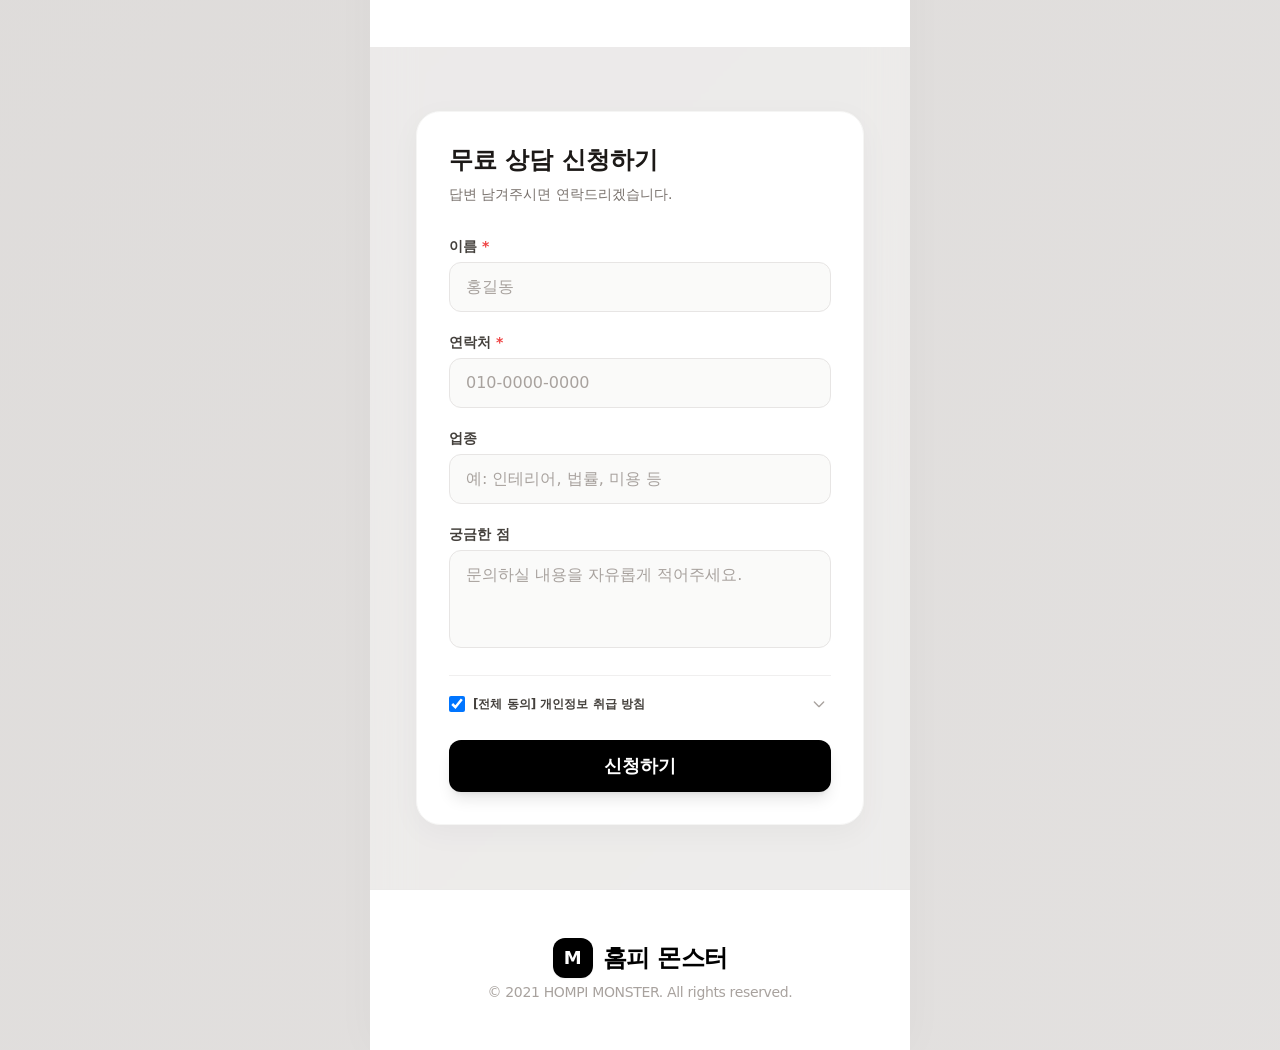
==== commit a6875cb5: "fix: update portfolio titles and descriptions, update admin password" ====
--- a/index.html
+++ b/index.html
@@ -1657,14 +1657,14 @@
                 <div class="portfolio-card shrink-0 w-[85%] sm:w-[380px] flex flex-col cursor-pointer group">
                     <div
                         class="w-full aspect-[16/8.3] rounded-2xl bg-stone-200 shadow-lg overflow-hidden relative border border-stone-300">
-                        <img src="https://img.easyl.net/p2.webp" alt="웹빌더 서비스" width="478" height="261"
+                        <img src="https://img.easyl.net/p2.webp" alt="웹페이지 빌더 플랫폼" width="478" height="261"
                             class="portfolio-img w-full h-full object-cover transition-transform duration-700 ease-out">
                         <div
                             class="absolute inset-0 bg-gradient-to-t from-black/60 to-transparent opacity-0 group-hover:opacity-100 transition-opacity duration-500">
                         </div>
                     </div>
                     <div class="mt-5 text-left transform transition-all group-hover:translate-x-2 duration-300">
-                        <h4 class="font-black text-xl text-black">웹빌더 서비스</h4>
+                        <h4 class="font-black text-xl text-black">웹페이지 빌더 플랫폼</h4>
                         <p class="text-sm font-semibold text-stone-500 mt-1">DB 수집용 랜딩페이지 빌더</p>
                     </div>
                 </div>
@@ -1689,14 +1689,14 @@
                 <div class="portfolio-card shrink-0 w-[85%] sm:w-[380px] flex flex-col cursor-pointer group">
                     <div
                         class="w-full aspect-[16/8.3] rounded-2xl bg-stone-200 shadow-lg overflow-hidden relative border border-stone-300">
-                        <img src="https://img.easyl.net/p4.webp" alt="SNS 분석 서비스" width="478" height="261"
+                        <img src="https://img.easyl.net/p4.webp" alt="SNS 분석 플랫폼" width="478" height="261"
                             class="portfolio-img w-full h-full object-cover transition-transform duration-700 ease-out">
                         <div
                             class="absolute inset-0 bg-gradient-to-t from-black/60 to-transparent opacity-0 group-hover:opacity-100 transition-opacity duration-500">
                         </div>
                     </div>
                     <div class="mt-5 text-left transform transition-all group-hover:translate-x-2 duration-300">
-                        <h4 class="font-black text-xl text-black">SNS 분석 서비스</h4>
+                        <h4 class="font-black text-xl text-black">SNS 분석 플랫폼</h4>
                         <p class="text-sm font-semibold text-stone-500 mt-1">콘텐츠 서칭 및 분석</p>
                     </div>
                 </div>
@@ -1722,7 +1722,7 @@
                 <div class="portfolio-card shrink-0 w-[85%] sm:w-[380px] flex flex-col cursor-pointer group">
                     <div
                         class="w-full aspect-[16/8.3] rounded-2xl bg-stone-200 shadow-lg overflow-hidden relative border border-stone-300">
-                        <img src="https://img.easyl.net/p2.webp" alt="웹빌더 서비스" width="478" height="261"
+                        <img src="https://img.easyl.net/p2.webp" alt="웹페이지 빌더 플랫폼" width="478" height="261"
                             class="portfolio-img w-full h-full object-cover transition-transform duration-700 ease-out">
                         <div
                             class="absolute inset-0 bg-gradient-to-t from-black/60 to-transparent opacity-0 group-hover:opacity-100 transition-opacity duration-500">
@@ -1730,7 +1730,7 @@
                     </div>
                     <div class="mt-5 text-left transform transition-all group-hover:translate-x-2 duration-300">
                         <h4 class="font-black text-xl text-black">웹페이지 빌더 플랫폼</h4>
-                        <p class="text-sm font-semibold text-stone-500 mt-1">DB 수집 랜딩페이지 빌더</p>
+                        <p class="text-sm font-semibold text-stone-500 mt-1">DB 수집용 랜딩페이지 빌더</p>
                     </div>
                 </div>
 
@@ -1754,7 +1754,7 @@
                 <div class="portfolio-card shrink-0 w-[85%] sm:w-[380px] flex flex-col cursor-pointer group">
                     <div
                         class="w-full aspect-[16/8.3] rounded-2xl bg-stone-200 shadow-lg overflow-hidden relative border border-stone-300">
-                        <img src="https://img.easyl.net/p4.webp" alt="SNS 분석 서비스" width="478" height="261"
+                        <img src="https://img.easyl.net/p4.webp" alt="SNS 분석 플랫폼" width="478" height="261"
                             class="portfolio-img w-full h-full object-cover transition-transform duration-700 ease-out">
                         <div
                             class="absolute inset-0 bg-gradient-to-t from-black/60 to-transparent opacity-0 group-hover:opacity-100 transition-opacity duration-500">
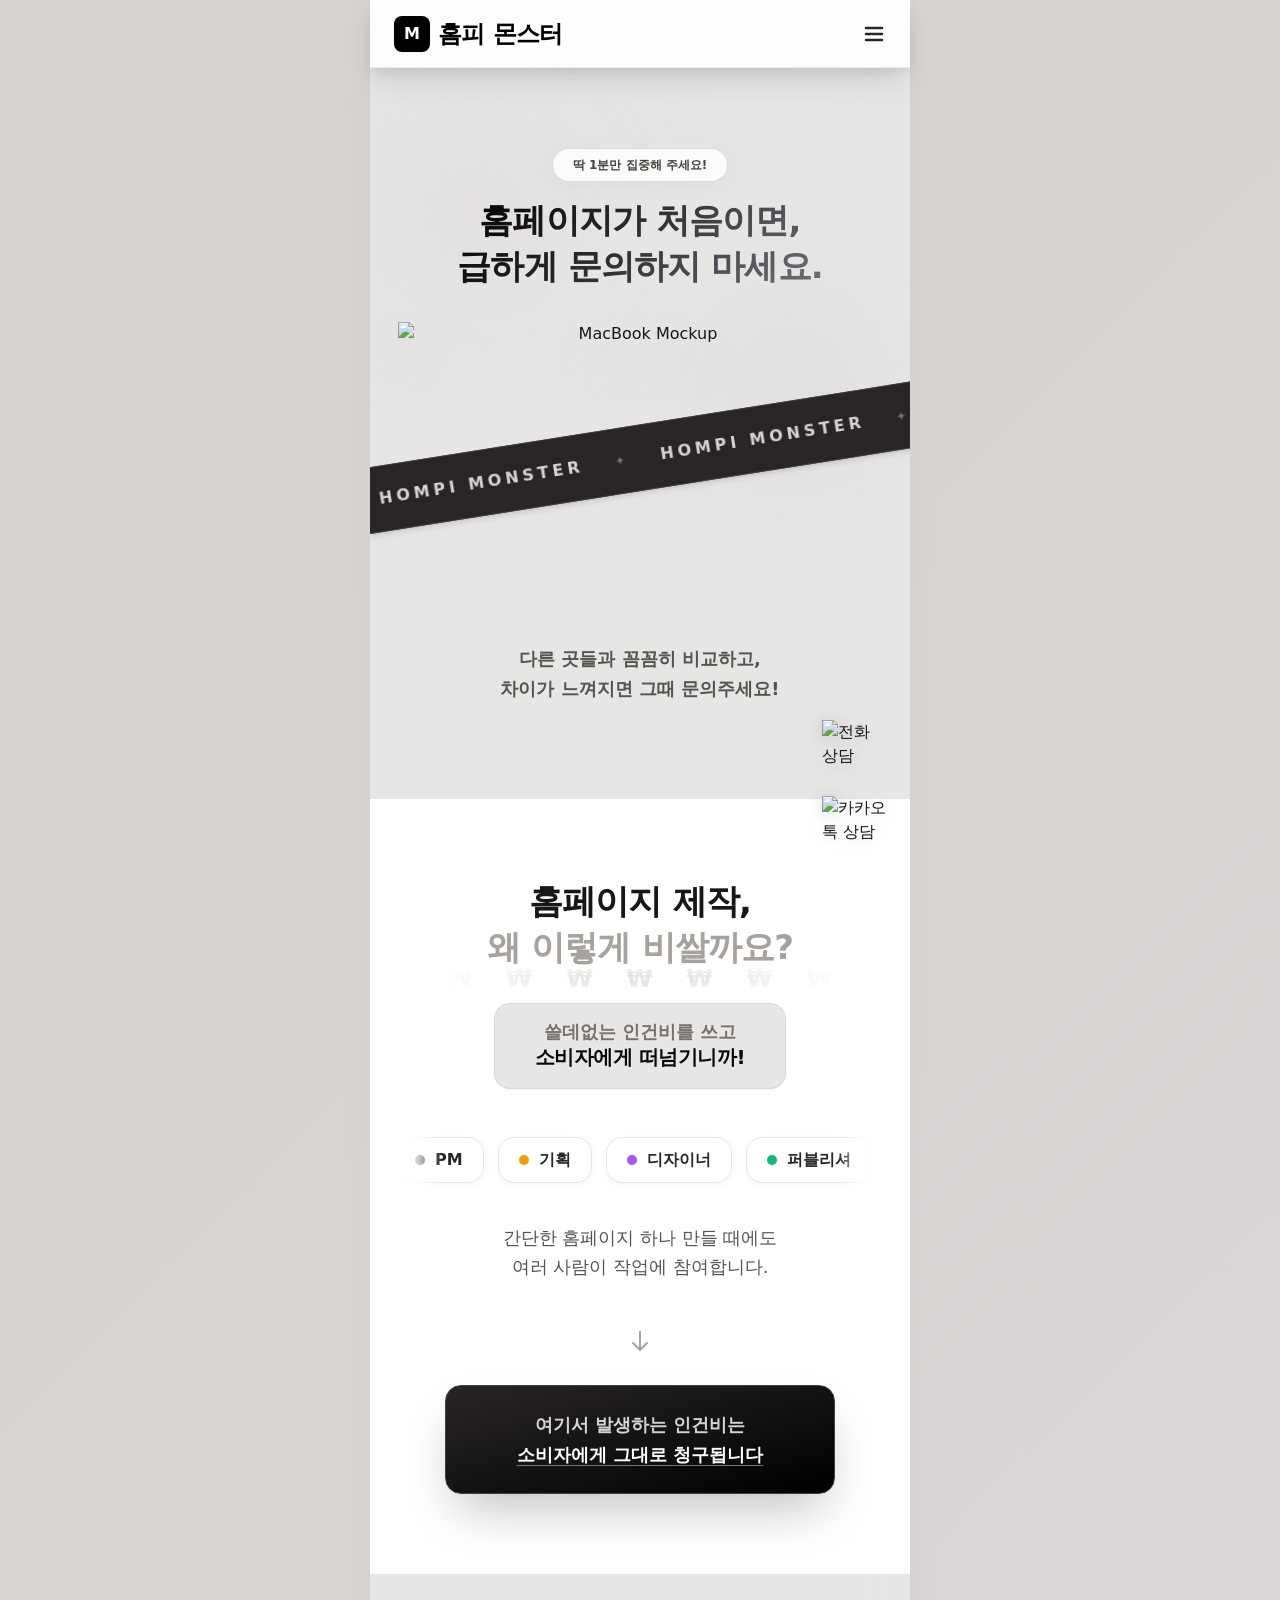
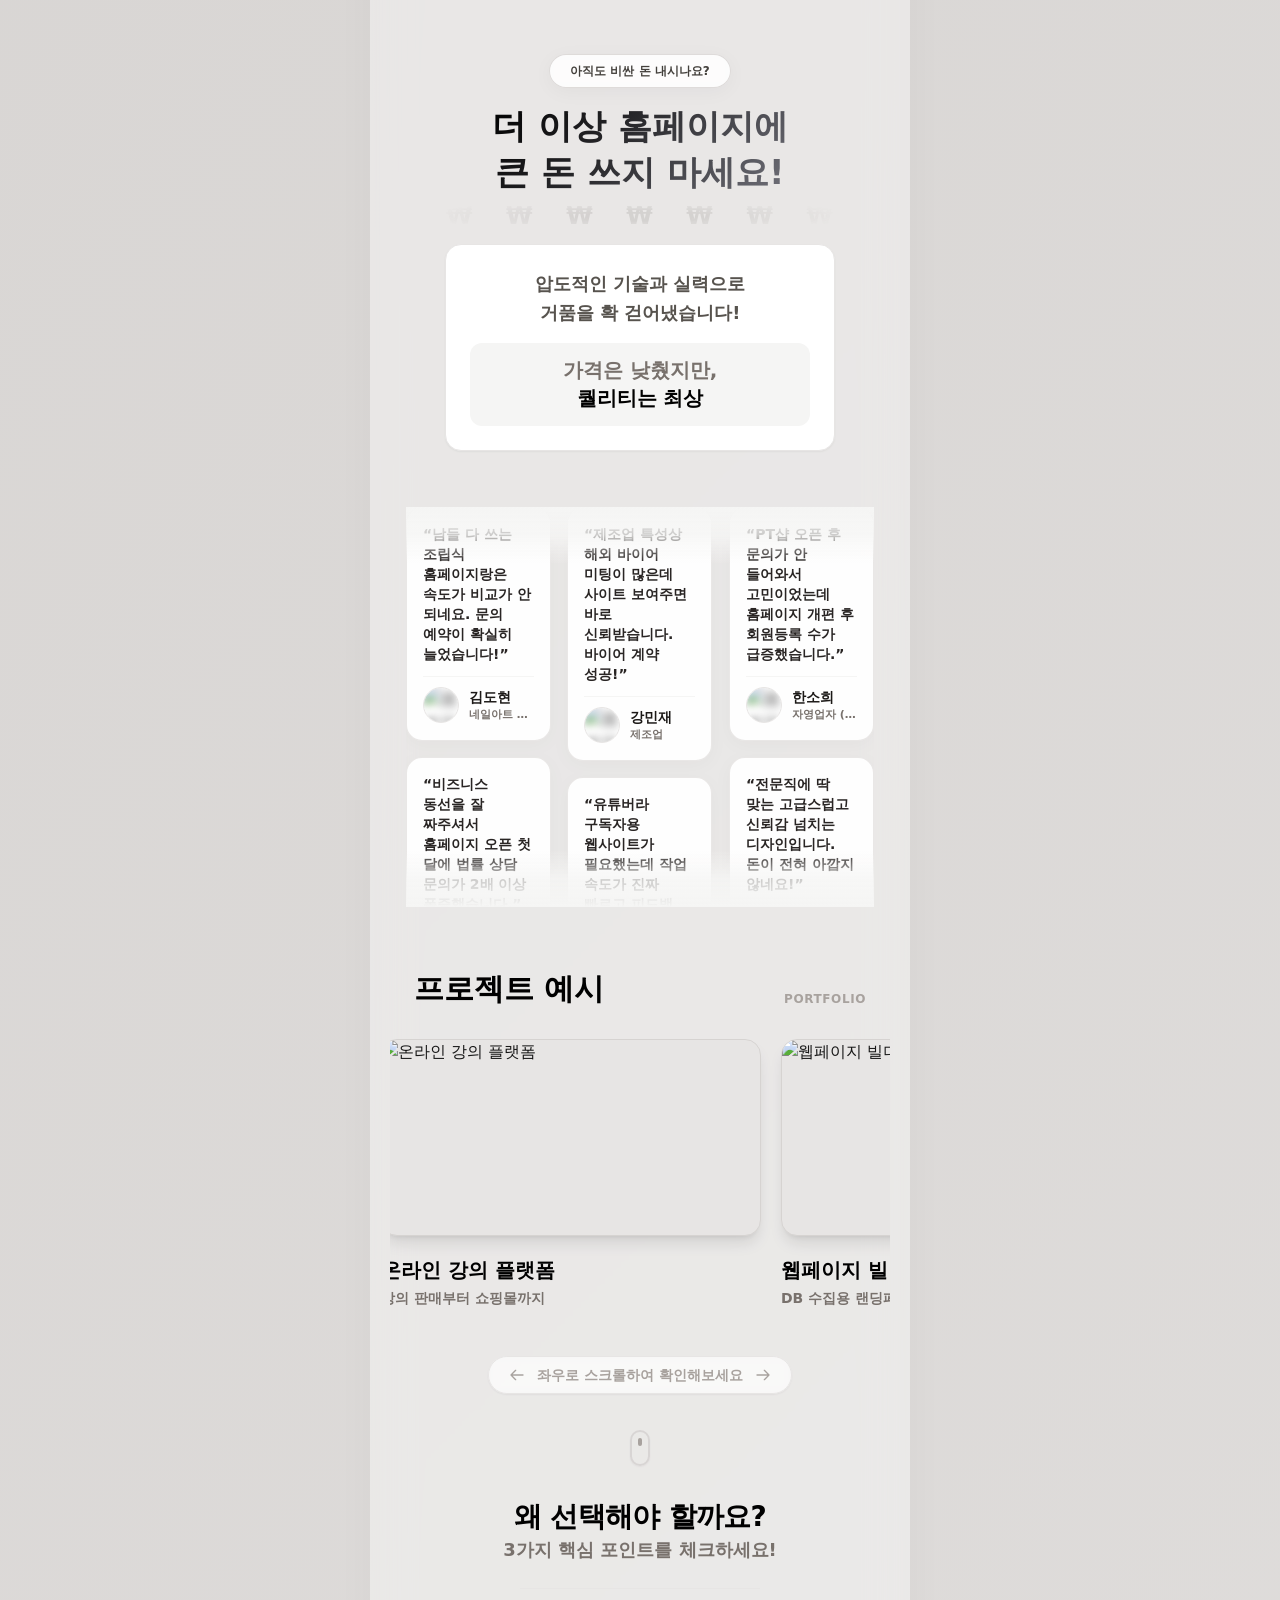
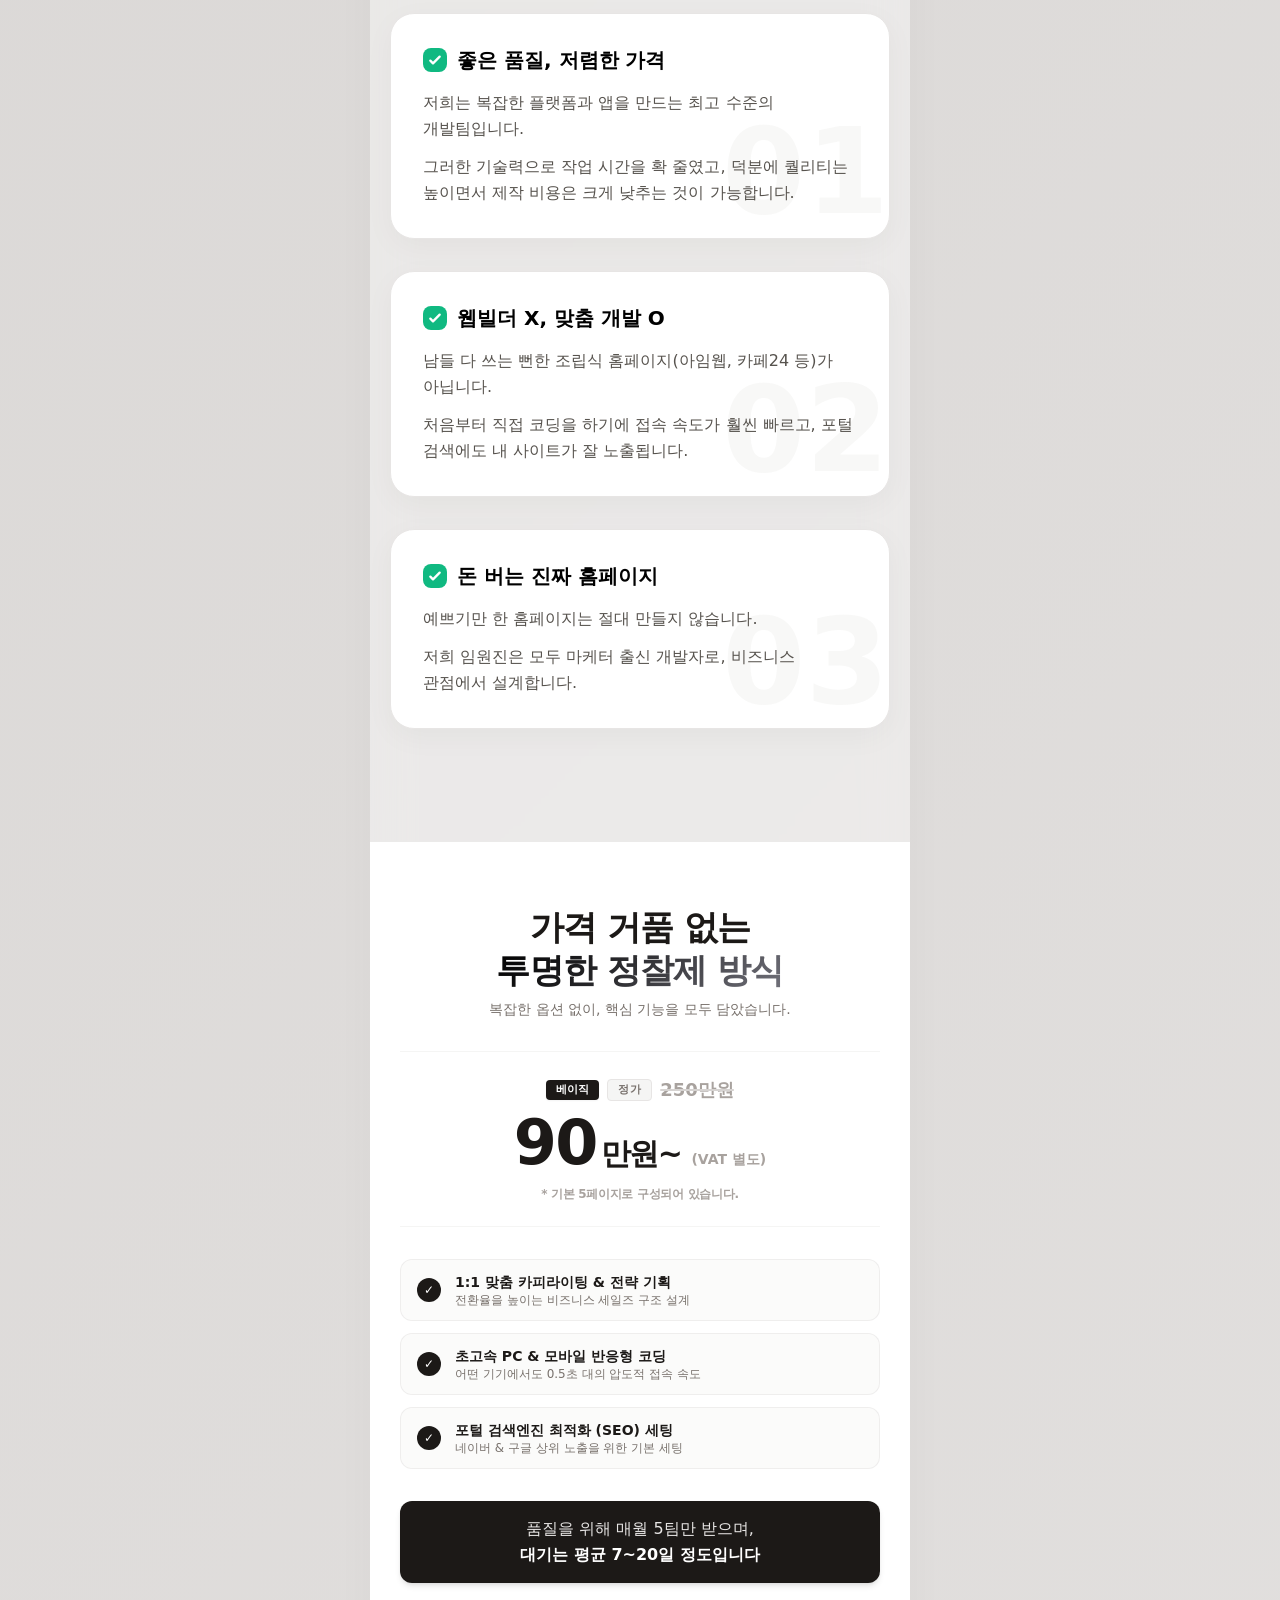
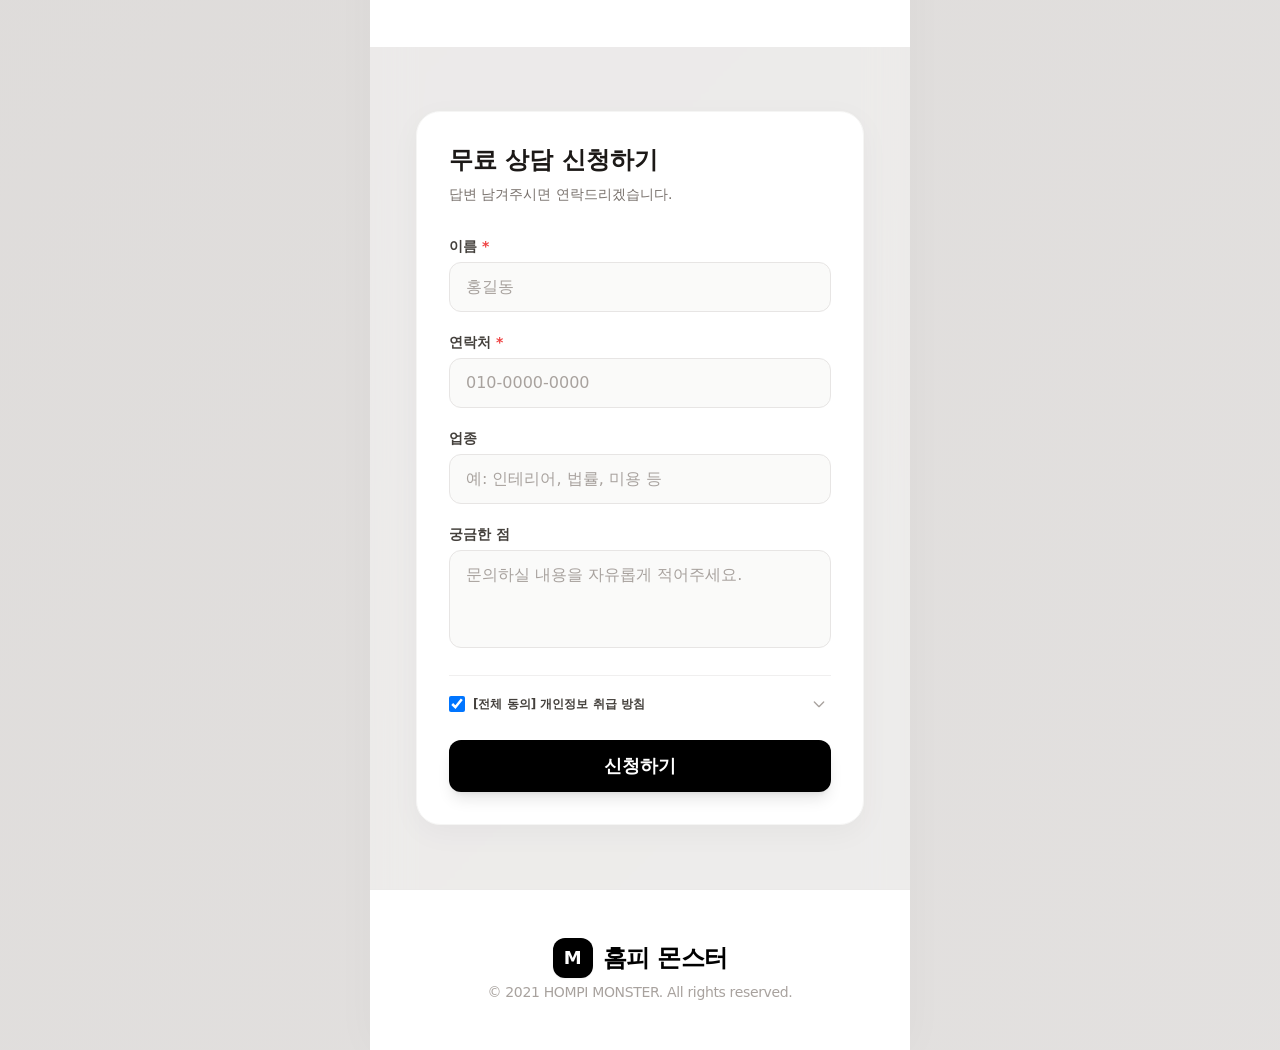
==== commit 5462c2c1: "fix: resolve critical RLS security vulnerabilities, update admin auth, add lazy loading" ====
--- a/index.html
+++ b/index.html
@@ -571,7 +571,7 @@
                     <!-- [제거 용이] 캐릭터 뒷배경 ₩ 무한 회전 띠 END -->
                     <!-- ================================================================= -->
 
-                    <img src="https://img.easyl.net/head.webp" alt="홈페이지 제작 안내 이미지" width="385" height="385"
+                    <img loading="lazy" src="https://img.easyl.net/head.webp" alt="홈페이지 제작 안내 이미지" width="385" height="385"
                         class="relative z-10 w-full max-w-[220px] sm:max-w-[230px] h-auto mx-auto pointer-events-none pulse-scale character-img-shadow"
                         onerror="this.style.display='none';">
                 </div>
@@ -782,7 +782,7 @@
                 <!-- [제거 용이] 캐릭터 뒷배경 ₩ 무한 회전 띠 END -->
                 <!-- ================================================================= -->
 
-                <img src="https://img.easyl.net/x.webp" alt="솔루션 안내 이미지" width="385" height="385"
+                <img loading="lazy" src="https://img.easyl.net/x.webp" alt="솔루션 안내 이미지" width="385" height="385"
                     class="relative z-10 w-full max-w-[220px] sm:max-w-[230px] h-auto mx-auto pointer-events-none pulse-scale character-img-shadow"
                     onerror="if(this.src && !this.src.endsWith('/')) { this.style.display='none'; } else { this.style.display='block'; }">
             </div>
@@ -831,7 +831,7 @@
                                     <div class="flex items-center gap-2.5 pt-2.5 border-t border-stone-100">
                                         <div
                                             class="w-8 h-8 sm:w-9 sm:h-9 rounded-full overflow-hidden shrink-0 border border-stone-200">
-                                            <img src="https://images.unsplash.com/photo-1534528741775-53994a69daeb?w=100&auto=format&fit=crop&q=80"
+                                            <img loading="lazy" src="https://images.unsplash.com/photo-1534528741775-53994a69daeb?w=100&auto=format&fit=crop&q=80"
                                                 alt="프로필"
                                                 class="w-full h-full object-cover filter blur-[4px] scale-110">
                                         </div>
@@ -853,7 +853,7 @@
                                     <div class="flex items-center gap-2.5 pt-2.5 border-t border-stone-100">
                                         <div
                                             class="w-8 h-8 sm:w-9 sm:h-9 rounded-full overflow-hidden shrink-0 border border-stone-200">
-                                            <img src="https://images.unsplash.com/photo-1507003211169-0a1dd7228f2d?w=100&auto=format&fit=crop&q=80"
+                                            <img loading="lazy" src="https://images.unsplash.com/photo-1507003211169-0a1dd7228f2d?w=100&auto=format&fit=crop&q=80"
                                                 alt="프로필"
                                                 class="w-full h-full object-cover filter blur-[4px] scale-110">
                                         </div>
@@ -874,7 +874,7 @@
                                     <div class="flex items-center gap-2.5 pt-2.5 border-t border-stone-100">
                                         <div
                                             class="w-8 h-8 sm:w-9 sm:h-9 rounded-full overflow-hidden shrink-0 border border-stone-200">
-                                            <img src="https://images.unsplash.com/photo-1494790108377-be9c29b29330?w=100&auto=format&fit=crop&q=80"
+                                            <img loading="lazy" src="https://images.unsplash.com/photo-1494790108377-be9c29b29330?w=100&auto=format&fit=crop&q=80"
                                                 alt="프로필"
                                                 class="w-full h-full object-cover filter blur-[4px] scale-110">
                                         </div>
@@ -896,7 +896,7 @@
                                     <div class="flex items-center gap-2.5 pt-2.5 border-t border-stone-100">
                                         <div
                                             class="w-8 h-8 sm:w-9 sm:h-9 rounded-full overflow-hidden shrink-0 border border-stone-200">
-                                            <img src="https://images.unsplash.com/photo-1500648767791-00dcc994a43e?w=100&auto=format&fit=crop&q=80"
+                                            <img loading="lazy" src="https://images.unsplash.com/photo-1500648767791-00dcc994a43e?w=100&auto=format&fit=crop&q=80"
                                                 alt="프로필"
                                                 class="w-full h-full object-cover filter blur-[4px] scale-110">
                                         </div>
@@ -917,7 +917,7 @@
                                     <div class="flex items-center gap-2.5 pt-2.5 border-t border-stone-100">
                                         <div
                                             class="w-8 h-8 sm:w-9 sm:h-9 rounded-full overflow-hidden shrink-0 border border-stone-200">
-                                            <img src="https://images.unsplash.com/photo-1534528741775-53994a69daeb?w=100&auto=format&fit=crop&q=80"
+                                            <img loading="lazy" src="https://images.unsplash.com/photo-1534528741775-53994a69daeb?w=100&auto=format&fit=crop&q=80"
                                                 alt="프로필"
                                                 class="w-full h-full object-cover filter blur-[4px] scale-110">
                                         </div>
@@ -939,7 +939,7 @@
                                     <div class="flex items-center gap-2.5 pt-2.5 border-t border-stone-100">
                                         <div
                                             class="w-8 h-8 sm:w-9 sm:h-9 rounded-full overflow-hidden shrink-0 border border-stone-200">
-                                            <img src="https://images.unsplash.com/photo-1507003211169-0a1dd7228f2d?w=100&auto=format&fit=crop&q=80"
+                                            <img loading="lazy" src="https://images.unsplash.com/photo-1507003211169-0a1dd7228f2d?w=100&auto=format&fit=crop&q=80"
                                                 alt="프로필"
                                                 class="w-full h-full object-cover filter blur-[4px] scale-110">
                                         </div>
@@ -960,7 +960,7 @@
                                     <div class="flex items-center gap-2.5 pt-2.5 border-t border-stone-100">
                                         <div
                                             class="w-8 h-8 sm:w-9 sm:h-9 rounded-full overflow-hidden shrink-0 border border-stone-200">
-                                            <img src="https://images.unsplash.com/photo-1494790108377-be9c29b29330?w=100&auto=format&fit=crop&q=80"
+                                            <img loading="lazy" src="https://images.unsplash.com/photo-1494790108377-be9c29b29330?w=100&auto=format&fit=crop&q=80"
                                                 alt="프로필"
                                                 class="w-full h-full object-cover filter blur-[4px] scale-110">
                                         </div>
@@ -982,7 +982,7 @@
                                     <div class="flex items-center gap-2.5 pt-2.5 border-t border-stone-100">
                                         <div
                                             class="w-8 h-8 sm:w-9 sm:h-9 rounded-full overflow-hidden shrink-0 border border-stone-200">
-                                            <img src="https://images.unsplash.com/photo-1500648767791-00dcc994a43e?w=100&auto=format&fit=crop&q=80"
+                                            <img loading="lazy" src="https://images.unsplash.com/photo-1500648767791-00dcc994a43e?w=100&auto=format&fit=crop&q=80"
                                                 alt="프로필"
                                                 class="w-full h-full object-cover filter blur-[4px] scale-110">
                                         </div>
@@ -1007,7 +1007,7 @@
                                     <div class="flex items-center gap-2.5 pt-2.5 border-t border-stone-100">
                                         <div
                                             class="w-8 h-8 sm:w-9 sm:h-9 rounded-full overflow-hidden shrink-0 border border-stone-200">
-                                            <img src="https://images.unsplash.com/photo-1534528741775-53994a69daeb?w=100&auto=format&fit=crop&q=80"
+                                            <img loading="lazy" src="https://images.unsplash.com/photo-1534528741775-53994a69daeb?w=100&auto=format&fit=crop&q=80"
                                                 alt="프로필"
                                                 class="w-full h-full object-cover filter blur-[4px] scale-110">
                                         </div>
@@ -1029,7 +1029,7 @@
                                     <div class="flex items-center gap-2.5 pt-2.5 border-t border-stone-100">
                                         <div
                                             class="w-8 h-8 sm:w-9 sm:h-9 rounded-full overflow-hidden shrink-0 border border-stone-200">
-                                            <img src="https://images.unsplash.com/photo-1507003211169-0a1dd7228f2d?w=100&auto=format&fit=crop&q=80"
+                                            <img loading="lazy" src="https://images.unsplash.com/photo-1507003211169-0a1dd7228f2d?w=100&auto=format&fit=crop&q=80"
                                                 alt="프로필"
                                                 class="w-full h-full object-cover filter blur-[4px] scale-110">
                                         </div>
@@ -1050,7 +1050,7 @@
                                     <div class="flex items-center gap-2.5 pt-2.5 border-t border-stone-100">
                                         <div
                                             class="w-8 h-8 sm:w-9 sm:h-9 rounded-full overflow-hidden shrink-0 border border-stone-200">
-                                            <img src="https://images.unsplash.com/photo-1494790108377-be9c29b29330?w=100&auto=format&fit=crop&q=80"
+                                            <img loading="lazy" src="https://images.unsplash.com/photo-1494790108377-be9c29b29330?w=100&auto=format&fit=crop&q=80"
                                                 alt="프로필"
                                                 class="w-full h-full object-cover filter blur-[4px] scale-110">
                                         </div>
@@ -1072,7 +1072,7 @@
                                     <div class="flex items-center gap-2.5 pt-2.5 border-t border-stone-100">
                                         <div
                                             class="w-8 h-8 sm:w-9 sm:h-9 rounded-full overflow-hidden shrink-0 border border-stone-200">
-                                            <img src="https://images.unsplash.com/photo-1500648767791-00dcc994a43e?w=100&auto=format&fit=crop&q=80"
+                                            <img loading="lazy" src="https://images.unsplash.com/photo-1500648767791-00dcc994a43e?w=100&auto=format&fit=crop&q=80"
                                                 alt="프로필"
                                                 class="w-full h-full object-cover filter blur-[4px] scale-110">
                                         </div>
@@ -1100,7 +1100,7 @@
                                     <div class="flex items-center gap-2.5 pt-2.5 border-t border-stone-100">
                                         <div
                                             class="w-8 h-8 sm:w-9 sm:h-9 rounded-full overflow-hidden shrink-0 border border-stone-200">
-                                            <img src="https://images.unsplash.com/photo-1517841905240-472988babdf9?w=100&auto=format&fit=crop&q=80"
+                                            <img loading="lazy" src="https://images.unsplash.com/photo-1517841905240-472988babdf9?w=100&auto=format&fit=crop&q=80"
                                                 alt="프로필"
                                                 class="w-full h-full object-cover filter blur-[4px] scale-110">
                                         </div>
@@ -1121,7 +1121,7 @@
                                     <div class="flex items-center gap-2.5 pt-2.5 border-t border-stone-100">
                                         <div
                                             class="w-8 h-8 sm:w-9 sm:h-9 rounded-full overflow-hidden shrink-0 border border-stone-200">
-                                            <img src="https://images.unsplash.com/photo-1539571696357-5a69c17a67c6?w=100&auto=format&fit=crop&q=80"
+                                            <img loading="lazy" src="https://images.unsplash.com/photo-1539571696357-5a69c17a67c6?w=100&auto=format&fit=crop&q=80"
                                                 alt="프로필"
                                                 class="w-full h-full object-cover filter blur-[4px] scale-110">
                                         </div>
@@ -1142,7 +1142,7 @@
                                     <div class="flex items-center gap-2.5 pt-2.5 border-t border-stone-100">
                                         <div
                                             class="w-8 h-8 sm:w-9 sm:h-9 rounded-full overflow-hidden shrink-0 border border-stone-200">
-                                            <img src="https://images.unsplash.com/photo-1524504388940-b1c1722653e1?w=100&auto=format&fit=crop&q=80"
+                                            <img loading="lazy" src="https://images.unsplash.com/photo-1524504388940-b1c1722653e1?w=100&auto=format&fit=crop&q=80"
                                                 alt="프로필"
                                                 class="w-full h-full object-cover filter blur-[4px] scale-110">
                                         </div>
@@ -1163,7 +1163,7 @@
                                     <div class="flex items-center gap-2.5 pt-2.5 border-t border-stone-100">
                                         <div
                                             class="w-8 h-8 sm:w-9 sm:h-9 rounded-full overflow-hidden shrink-0 border border-stone-200">
-                                            <img src="https://images.unsplash.com/photo-1506794778202-cad84cf45f1d?w=100&auto=format&fit=crop&q=80"
+                                            <img loading="lazy" src="https://images.unsplash.com/photo-1506794778202-cad84cf45f1d?w=100&auto=format&fit=crop&q=80"
                                                 alt="프로필"
                                                 class="w-full h-full object-cover filter blur-[4px] scale-110">
                                         </div>
@@ -1184,7 +1184,7 @@
                                     <div class="flex items-center gap-2.5 pt-2.5 border-t border-stone-100">
                                         <div
                                             class="w-8 h-8 sm:w-9 sm:h-9 rounded-full overflow-hidden shrink-0 border border-stone-200">
-                                            <img src="https://images.unsplash.com/photo-1517841905240-472988babdf9?w=100&auto=format&fit=crop&q=80"
+                                            <img loading="lazy" src="https://images.unsplash.com/photo-1517841905240-472988babdf9?w=100&auto=format&fit=crop&q=80"
                                                 alt="프로필"
                                                 class="w-full h-full object-cover filter blur-[4px] scale-110">
                                         </div>
@@ -1205,7 +1205,7 @@
                                     <div class="flex items-center gap-2.5 pt-2.5 border-t border-stone-100">
                                         <div
                                             class="w-8 h-8 sm:w-9 sm:h-9 rounded-full overflow-hidden shrink-0 border border-stone-200">
-                                            <img src="https://images.unsplash.com/photo-1539571696357-5a69c17a67c6?w=100&auto=format&fit=crop&q=80"
+                                            <img loading="lazy" src="https://images.unsplash.com/photo-1539571696357-5a69c17a67c6?w=100&auto=format&fit=crop&q=80"
                                                 alt="프로필"
                                                 class="w-full h-full object-cover filter blur-[4px] scale-110">
                                         </div>
@@ -1226,7 +1226,7 @@
                                     <div class="flex items-center gap-2.5 pt-2.5 border-t border-stone-100">
                                         <div
                                             class="w-8 h-8 sm:w-9 sm:h-9 rounded-full overflow-hidden shrink-0 border border-stone-200">
-                                            <img src="https://images.unsplash.com/photo-1524504388940-b1c1722653e1?w=100&auto=format&fit=crop&q=80"
+                                            <img loading="lazy" src="https://images.unsplash.com/photo-1524504388940-b1c1722653e1?w=100&auto=format&fit=crop&q=80"
                                                 alt="프로필"
                                                 class="w-full h-full object-cover filter blur-[4px] scale-110">
                                         </div>
@@ -1247,7 +1247,7 @@
                                     <div class="flex items-center gap-2.5 pt-2.5 border-t border-stone-100">
                                         <div
                                             class="w-8 h-8 sm:w-9 sm:h-9 rounded-full overflow-hidden shrink-0 border border-stone-200">
-                                            <img src="https://images.unsplash.com/photo-1506794778202-cad84cf45f1d?w=100&auto=format&fit=crop&q=80"
+                                            <img loading="lazy" src="https://images.unsplash.com/photo-1506794778202-cad84cf45f1d?w=100&auto=format&fit=crop&q=80"
                                                 alt="프로필"
                                                 class="w-full h-full object-cover filter blur-[4px] scale-110">
                                         </div>
@@ -1272,7 +1272,7 @@
                                     <div class="flex items-center gap-2.5 pt-2.5 border-t border-stone-100">
                                         <div
                                             class="w-8 h-8 sm:w-9 sm:h-9 rounded-full overflow-hidden shrink-0 border border-stone-200">
-                                            <img src="https://images.unsplash.com/photo-1517841905240-472988babdf9?w=100&auto=format&fit=crop&q=80"
+                                            <img loading="lazy" src="https://images.unsplash.com/photo-1517841905240-472988babdf9?w=100&auto=format&fit=crop&q=80"
                                                 alt="프로필"
                                                 class="w-full h-full object-cover filter blur-[4px] scale-110">
                                         </div>
@@ -1293,7 +1293,7 @@
                                     <div class="flex items-center gap-2.5 pt-2.5 border-t border-stone-100">
                                         <div
                                             class="w-8 h-8 sm:w-9 sm:h-9 rounded-full overflow-hidden shrink-0 border border-stone-200">
-                                            <img src="https://images.unsplash.com/photo-1539571696357-5a69c17a67c6?w=100&auto=format&fit=crop&q=80"
+                                            <img loading="lazy" src="https://images.unsplash.com/photo-1539571696357-5a69c17a67c6?w=100&auto=format&fit=crop&q=80"
                                                 alt="프로필"
                                                 class="w-full h-full object-cover filter blur-[4px] scale-110">
                                         </div>
@@ -1314,7 +1314,7 @@
                                     <div class="flex items-center gap-2.5 pt-2.5 border-t border-stone-100">
                                         <div
                                             class="w-8 h-8 sm:w-9 sm:h-9 rounded-full overflow-hidden shrink-0 border border-stone-200">
-                                            <img src="https://images.unsplash.com/photo-1524504388940-b1c1722653e1?w=100&auto=format&fit=crop&q=80"
+                                            <img loading="lazy" src="https://images.unsplash.com/photo-1524504388940-b1c1722653e1?w=100&auto=format&fit=crop&q=80"
                                                 alt="프로필"
                                                 class="w-full h-full object-cover filter blur-[4px] scale-110">
                                         </div>
@@ -1335,7 +1335,7 @@
                                     <div class="flex items-center gap-2.5 pt-2.5 border-t border-stone-100">
                                         <div
                                             class="w-8 h-8 sm:w-9 sm:h-9 rounded-full overflow-hidden shrink-0 border border-stone-200">
-                                            <img src="https://images.unsplash.com/photo-1506794778202-cad84cf45f1d?w=100&auto=format&fit=crop&q=80"
+                                            <img loading="lazy" src="https://images.unsplash.com/photo-1506794778202-cad84cf45f1d?w=100&auto=format&fit=crop&q=80"
                                                 alt="프로필"
                                                 class="w-full h-full object-cover filter blur-[4px] scale-110">
                                         </div>
@@ -1363,7 +1363,7 @@
                                     <div class="flex items-center gap-2.5 pt-2.5 border-t border-stone-100">
                                         <div
                                             class="w-8 h-8 sm:w-9 sm:h-9 rounded-full overflow-hidden shrink-0 border border-stone-200">
-                                            <img src="https://images.unsplash.com/photo-1544005313-94ddf0286df2?w=100&auto=format&fit=crop&q=80"
+                                            <img loading="lazy" src="https://images.unsplash.com/photo-1544005313-94ddf0286df2?w=100&auto=format&fit=crop&q=80"
                                                 alt="프로필"
                                                 class="w-full h-full object-cover filter blur-[4px] scale-110">
                                         </div>
@@ -1385,7 +1385,7 @@
                                     <div class="flex items-center gap-2.5 pt-2.5 border-t border-stone-100">
                                         <div
                                             class="w-8 h-8 sm:w-9 sm:h-9 rounded-full overflow-hidden shrink-0 border border-stone-200">
-                                            <img src="https://images.unsplash.com/photo-1522075469751-3a6694fb2f61?w=100&auto=format&fit=crop&q=80"
+                                            <img loading="lazy" src="https://images.unsplash.com/photo-1522075469751-3a6694fb2f61?w=100&auto=format&fit=crop&q=80"
                                                 alt="프로필"
                                                 class="w-full h-full object-cover filter blur-[4px] scale-110">
                                         </div>
@@ -1406,7 +1406,7 @@
                                     <div class="flex items-center gap-2.5 pt-2.5 border-t border-stone-100">
                                         <div
                                             class="w-8 h-8 sm:w-9 sm:h-9 rounded-full overflow-hidden shrink-0 border border-stone-200">
-                                            <img src="https://images.unsplash.com/photo-1519085360753-af0119f7cbe7?w=100&auto=format&fit=crop&q=80"
+                                            <img loading="lazy" src="https://images.unsplash.com/photo-1519085360753-af0119f7cbe7?w=100&auto=format&fit=crop&q=80"
                                                 alt="프로필"
                                                 class="w-full h-full object-cover filter blur-[4px] scale-110">
                                         </div>
@@ -1428,7 +1428,7 @@
                                     <div class="flex items-center gap-2.5 pt-2.5 border-t border-stone-100">
                                         <div
                                             class="w-8 h-8 sm:w-9 sm:h-9 rounded-full overflow-hidden shrink-0 border border-stone-200">
-                                            <img src="https://images.unsplash.com/photo-1573496359142-b8d87734a5a2?w=100&auto=format&fit=crop&q=80"
+                                            <img loading="lazy" src="https://images.unsplash.com/photo-1573496359142-b8d87734a5a2?w=100&auto=format&fit=crop&q=80"
                                                 alt="프로필"
                                                 class="w-full h-full object-cover filter blur-[4px] scale-110">
                                         </div>
@@ -1449,7 +1449,7 @@
                                     <div class="flex items-center gap-2.5 pt-2.5 border-t border-stone-100">
                                         <div
                                             class="w-8 h-8 sm:w-9 sm:h-9 rounded-full overflow-hidden shrink-0 border border-stone-200">
-                                            <img src="https://images.unsplash.com/photo-1544005313-94ddf0286df2?w=100&auto=format&fit=crop&q=80"
+                                            <img loading="lazy" src="https://images.unsplash.com/photo-1544005313-94ddf0286df2?w=100&auto=format&fit=crop&q=80"
                                                 alt="프로필"
                                                 class="w-full h-full object-cover filter blur-[4px] scale-110">
                                         </div>
@@ -1471,7 +1471,7 @@
                                     <div class="flex items-center gap-2.5 pt-2.5 border-t border-stone-100">
                                         <div
                                             class="w-8 h-8 sm:w-9 sm:h-9 rounded-full overflow-hidden shrink-0 border border-stone-200">
-                                            <img src="https://images.unsplash.com/photo-1522075469751-3a6694fb2f61?w=100&auto=format&fit=crop&q=80"
+                                            <img loading="lazy" src="https://images.unsplash.com/photo-1522075469751-3a6694fb2f61?w=100&auto=format&fit=crop&q=80"
                                                 alt="프로필"
                                                 class="w-full h-full object-cover filter blur-[4px] scale-110">
                                         </div>
@@ -1492,7 +1492,7 @@
                                     <div class="flex items-center gap-2.5 pt-2.5 border-t border-stone-100">
                                         <div
                                             class="w-8 h-8 sm:w-9 sm:h-9 rounded-full overflow-hidden shrink-0 border border-stone-200">
-                                            <img src="https://images.unsplash.com/photo-1519085360753-af0119f7cbe7?w=100&auto=format&fit=crop&q=80"
+                                            <img loading="lazy" src="https://images.unsplash.com/photo-1519085360753-af0119f7cbe7?w=100&auto=format&fit=crop&q=80"
                                                 alt="프로필"
                                                 class="w-full h-full object-cover filter blur-[4px] scale-110">
                                         </div>
@@ -1514,7 +1514,7 @@
                                     <div class="flex items-center gap-2.5 pt-2.5 border-t border-stone-100">
                                         <div
                                             class="w-8 h-8 sm:w-9 sm:h-9 rounded-full overflow-hidden shrink-0 border border-stone-200">
-                                            <img src="https://images.unsplash.com/photo-1573496359142-b8d87734a5a2?w=100&auto=format&fit=crop&q=80"
+                                            <img loading="lazy" src="https://images.unsplash.com/photo-1573496359142-b8d87734a5a2?w=100&auto=format&fit=crop&q=80"
                                                 alt="프로필"
                                                 class="w-full h-full object-cover filter blur-[4px] scale-110">
                                         </div>
@@ -1539,7 +1539,7 @@
                                     <div class="flex items-center gap-2.5 pt-2.5 border-t border-stone-100">
                                         <div
                                             class="w-8 h-8 sm:w-9 sm:h-9 rounded-full overflow-hidden shrink-0 border border-stone-200">
-                                            <img src="https://images.unsplash.com/photo-1544005313-94ddf0286df2?w=100&auto=format&fit=crop&q=80"
+                                            <img loading="lazy" src="https://images.unsplash.com/photo-1544005313-94ddf0286df2?w=100&auto=format&fit=crop&q=80"
                                                 alt="프로필"
                                                 class="w-full h-full object-cover filter blur-[4px] scale-110">
                                         </div>
@@ -1561,7 +1561,7 @@
                                     <div class="flex items-center gap-2.5 pt-2.5 border-t border-stone-100">
                                         <div
                                             class="w-8 h-8 sm:w-9 sm:h-9 rounded-full overflow-hidden shrink-0 border border-stone-200">
-                                            <img src="https://images.unsplash.com/photo-1522075469751-3a6694fb2f61?w=100&auto=format&fit=crop&q=80"
+                                            <img loading="lazy" src="https://images.unsplash.com/photo-1522075469751-3a6694fb2f61?w=100&auto=format&fit=crop&q=80"
                                                 alt="프로필"
                                                 class="w-full h-full object-cover filter blur-[4px] scale-110">
                                         </div>
@@ -1582,7 +1582,7 @@
                                     <div class="flex items-center gap-2.5 pt-2.5 border-t border-stone-100">
                                         <div
                                             class="w-8 h-8 sm:w-9 sm:h-9 rounded-full overflow-hidden shrink-0 border border-stone-200">
-                                            <img src="https://images.unsplash.com/photo-1519085360753-af0119f7cbe7?w=100&auto=format&fit=crop&q=80"
+                                            <img loading="lazy" src="https://images.unsplash.com/photo-1519085360753-af0119f7cbe7?w=100&auto=format&fit=crop&q=80"
                                                 alt="프로필"
                                                 class="w-full h-full object-cover filter blur-[4px] scale-110">
                                         </div>
@@ -1604,7 +1604,7 @@
                                     <div class="flex items-center gap-2.5 pt-2.5 border-t border-stone-100">
                                         <div
                                             class="w-8 h-8 sm:w-9 sm:h-9 rounded-full overflow-hidden shrink-0 border border-stone-200">
-                                            <img src="https://images.unsplash.com/photo-1573496359142-b8d87734a5a2?w=100&auto=format&fit=crop&q=80"
+                                            <img loading="lazy" src="https://images.unsplash.com/photo-1573496359142-b8d87734a5a2?w=100&auto=format&fit=crop&q=80"
                                                 alt="프로필"
                                                 class="w-full h-full object-cover filter blur-[4px] scale-110">
                                         </div>
@@ -1641,7 +1641,7 @@
                 <div class="portfolio-card shrink-0 w-[85%] sm:w-[380px] flex flex-col cursor-pointer group">
                     <div
                         class="w-full aspect-[16/8.3] rounded-2xl bg-stone-200 shadow-lg overflow-hidden relative border border-stone-300">
-                        <img src="https://img.easyl.net/p1.webp" alt="온라인 강의 플랫폼" width="478" height="261"
+                        <img loading="lazy" src="https://img.easyl.net/p1.webp" alt="온라인 강의 플랫폼" width="478" height="261"
                             class="portfolio-img w-full h-full object-cover transition-transform duration-700 ease-out">
                         <div
                             class="absolute inset-0 bg-gradient-to-t from-black/60 to-transparent opacity-0 group-hover:opacity-100 transition-opacity duration-500">
@@ -1657,7 +1657,7 @@
                 <div class="portfolio-card shrink-0 w-[85%] sm:w-[380px] flex flex-col cursor-pointer group">
                     <div
                         class="w-full aspect-[16/8.3] rounded-2xl bg-stone-200 shadow-lg overflow-hidden relative border border-stone-300">
-                        <img src="https://img.easyl.net/p2.webp" alt="웹페이지 빌더 플랫폼" width="478" height="261"
+                        <img loading="lazy" src="https://img.easyl.net/p2.webp" alt="웹페이지 빌더 플랫폼" width="478" height="261"
                             class="portfolio-img w-full h-full object-cover transition-transform duration-700 ease-out">
                         <div
                             class="absolute inset-0 bg-gradient-to-t from-black/60 to-transparent opacity-0 group-hover:opacity-100 transition-opacity duration-500">
@@ -1673,7 +1673,7 @@
                 <div class="portfolio-card shrink-0 w-[85%] sm:w-[380px] flex flex-col cursor-pointer group">
                     <div
                         class="w-full aspect-[16/8.3] rounded-2xl bg-stone-200 shadow-lg overflow-hidden relative border border-stone-300">
-                        <img src="https://img.easyl.net/p3.webp" alt="체험단 모집 플랫폼" width="478" height="261"
+                        <img loading="lazy" src="https://img.easyl.net/p3.webp" alt="체험단 모집 플랫폼" width="478" height="261"
                             class="portfolio-img w-full h-full object-cover transition-transform duration-700 ease-out">
                         <div
                             class="absolute inset-0 bg-gradient-to-t from-black/60 to-transparent opacity-0 group-hover:opacity-100 transition-opacity duration-500">
@@ -1689,7 +1689,7 @@
                 <div class="portfolio-card shrink-0 w-[85%] sm:w-[380px] flex flex-col cursor-pointer group">
                     <div
                         class="w-full aspect-[16/8.3] rounded-2xl bg-stone-200 shadow-lg overflow-hidden relative border border-stone-300">
-                        <img src="https://img.easyl.net/p4.webp" alt="SNS 분석 플랫폼" width="478" height="261"
+                        <img loading="lazy" src="https://img.easyl.net/p4.webp" alt="SNS 분석 플랫폼" width="478" height="261"
                             class="portfolio-img w-full h-full object-cover transition-transform duration-700 ease-out">
                         <div
                             class="absolute inset-0 bg-gradient-to-t from-black/60 to-transparent opacity-0 group-hover:opacity-100 transition-opacity duration-500">
@@ -1706,7 +1706,7 @@
                 <div class="portfolio-card shrink-0 w-[85%] sm:w-[380px] flex flex-col cursor-pointer group">
                     <div
                         class="w-full aspect-[16/8.3] rounded-2xl bg-stone-200 shadow-lg overflow-hidden relative border border-stone-300">
-                        <img src="https://img.easyl.net/p1.webp" alt="온라인 강의 플랫폼" width="478" height="261"
+                        <img loading="lazy" src="https://img.easyl.net/p1.webp" alt="온라인 강의 플랫폼" width="478" height="261"
                             class="portfolio-img w-full h-full object-cover transition-transform duration-700 ease-out">
                         <div
                             class="absolute inset-0 bg-gradient-to-t from-black/60 to-transparent opacity-0 group-hover:opacity-100 transition-opacity duration-500">
@@ -1722,7 +1722,7 @@
                 <div class="portfolio-card shrink-0 w-[85%] sm:w-[380px] flex flex-col cursor-pointer group">
                     <div
                         class="w-full aspect-[16/8.3] rounded-2xl bg-stone-200 shadow-lg overflow-hidden relative border border-stone-300">
-                        <img src="https://img.easyl.net/p2.webp" alt="웹페이지 빌더 플랫폼" width="478" height="261"
+                        <img loading="lazy" src="https://img.easyl.net/p2.webp" alt="웹페이지 빌더 플랫폼" width="478" height="261"
                             class="portfolio-img w-full h-full object-cover transition-transform duration-700 ease-out">
                         <div
                             class="absolute inset-0 bg-gradient-to-t from-black/60 to-transparent opacity-0 group-hover:opacity-100 transition-opacity duration-500">
@@ -1738,7 +1738,7 @@
                 <div class="portfolio-card shrink-0 w-[85%] sm:w-[380px] flex flex-col cursor-pointer group">
                     <div
                         class="w-full aspect-[16/8.3] rounded-2xl bg-stone-200 shadow-lg overflow-hidden relative border border-stone-300">
-                        <img src="https://img.easyl.net/p3.webp" alt="체험단 모집 플랫폼" width="478" height="261"
+                        <img loading="lazy" src="https://img.easyl.net/p3.webp" alt="체험단 모집 플랫폼" width="478" height="261"
                             class="portfolio-img w-full h-full object-cover transition-transform duration-700 ease-out">
                         <div
                             class="absolute inset-0 bg-gradient-to-t from-black/60 to-transparent opacity-0 group-hover:opacity-100 transition-opacity duration-500">
@@ -1754,7 +1754,7 @@
                 <div class="portfolio-card shrink-0 w-[85%] sm:w-[380px] flex flex-col cursor-pointer group">
                     <div
                         class="w-full aspect-[16/8.3] rounded-2xl bg-stone-200 shadow-lg overflow-hidden relative border border-stone-300">
-                        <img src="https://img.easyl.net/p4.webp" alt="SNS 분석 플랫폼" width="478" height="261"
+                        <img loading="lazy" src="https://img.easyl.net/p4.webp" alt="SNS 분석 플랫폼" width="478" height="261"
                             class="portfolio-img w-full h-full object-cover transition-transform duration-700 ease-out">
                         <div
                             class="absolute inset-0 bg-gradient-to-t from-black/60 to-transparent opacity-0 group-hover:opacity-100 transition-opacity duration-500">
@@ -2829,13 +2829,13 @@
     <div class="hp-floating-container">
         <!-- 1. 전화 연결 버튼 -->
         <a href="tel:010-3972-4624" class="hp-floating-btn" aria-label="전화 상담">
-            <img src="https://img.easyl.net/call.png" alt="전화 상담" class="hp-floating-img">
+            <img loading="lazy" src="https://img.easyl.net/call.png" alt="전화 상담" class="hp-floating-img">
         </a>
 
         <!-- 2. 카카오 채널 버튼 -->
         <a href="http://pf.kakao.com/_pxeQxnX/chat" target="_blank" rel="noopener noreferrer" class="hp-floating-btn"
             aria-label="카카오톡 상담">
-            <img src="https://img.easyl.net/kakao.png" alt="카카오톡 상담" class="hp-floating-img">
+            <img loading="lazy" src="https://img.easyl.net/kakao.png" alt="카카오톡 상담" class="hp-floating-img">
         </a>
     </div>
 </body>
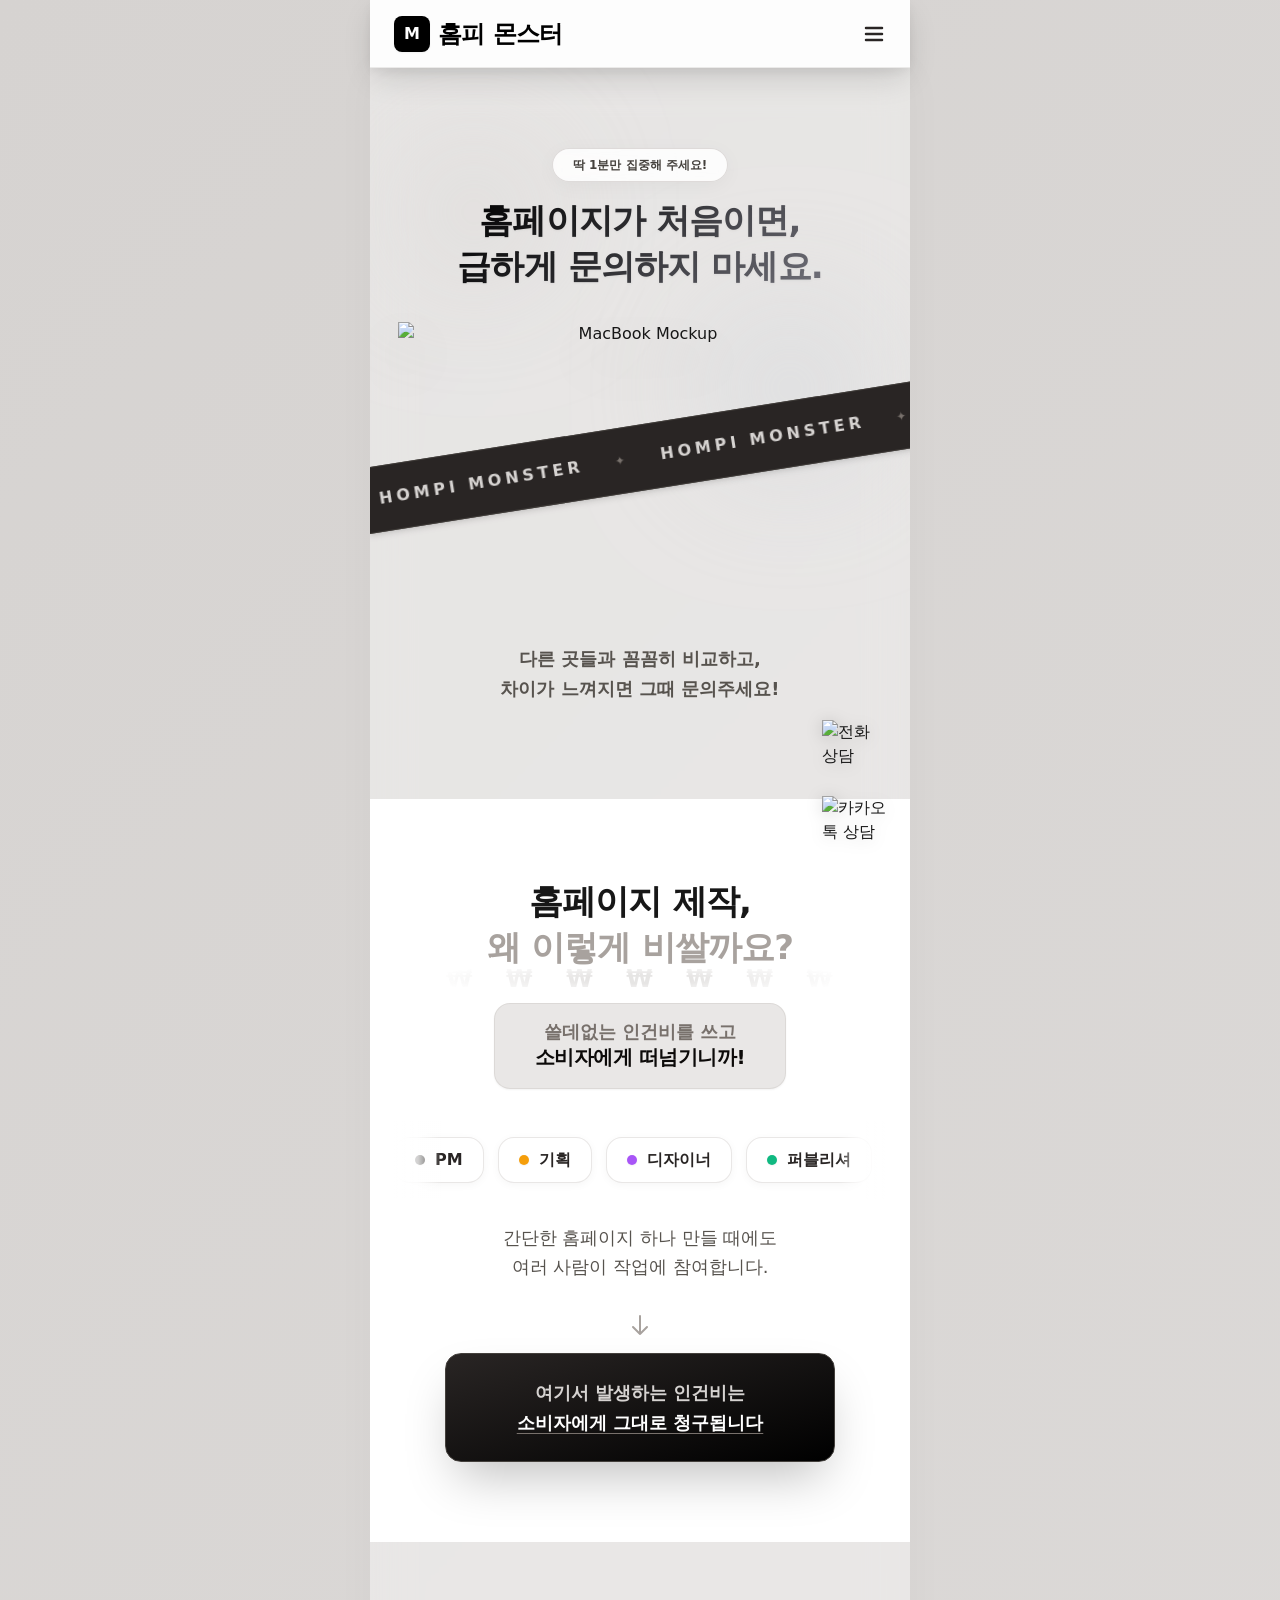
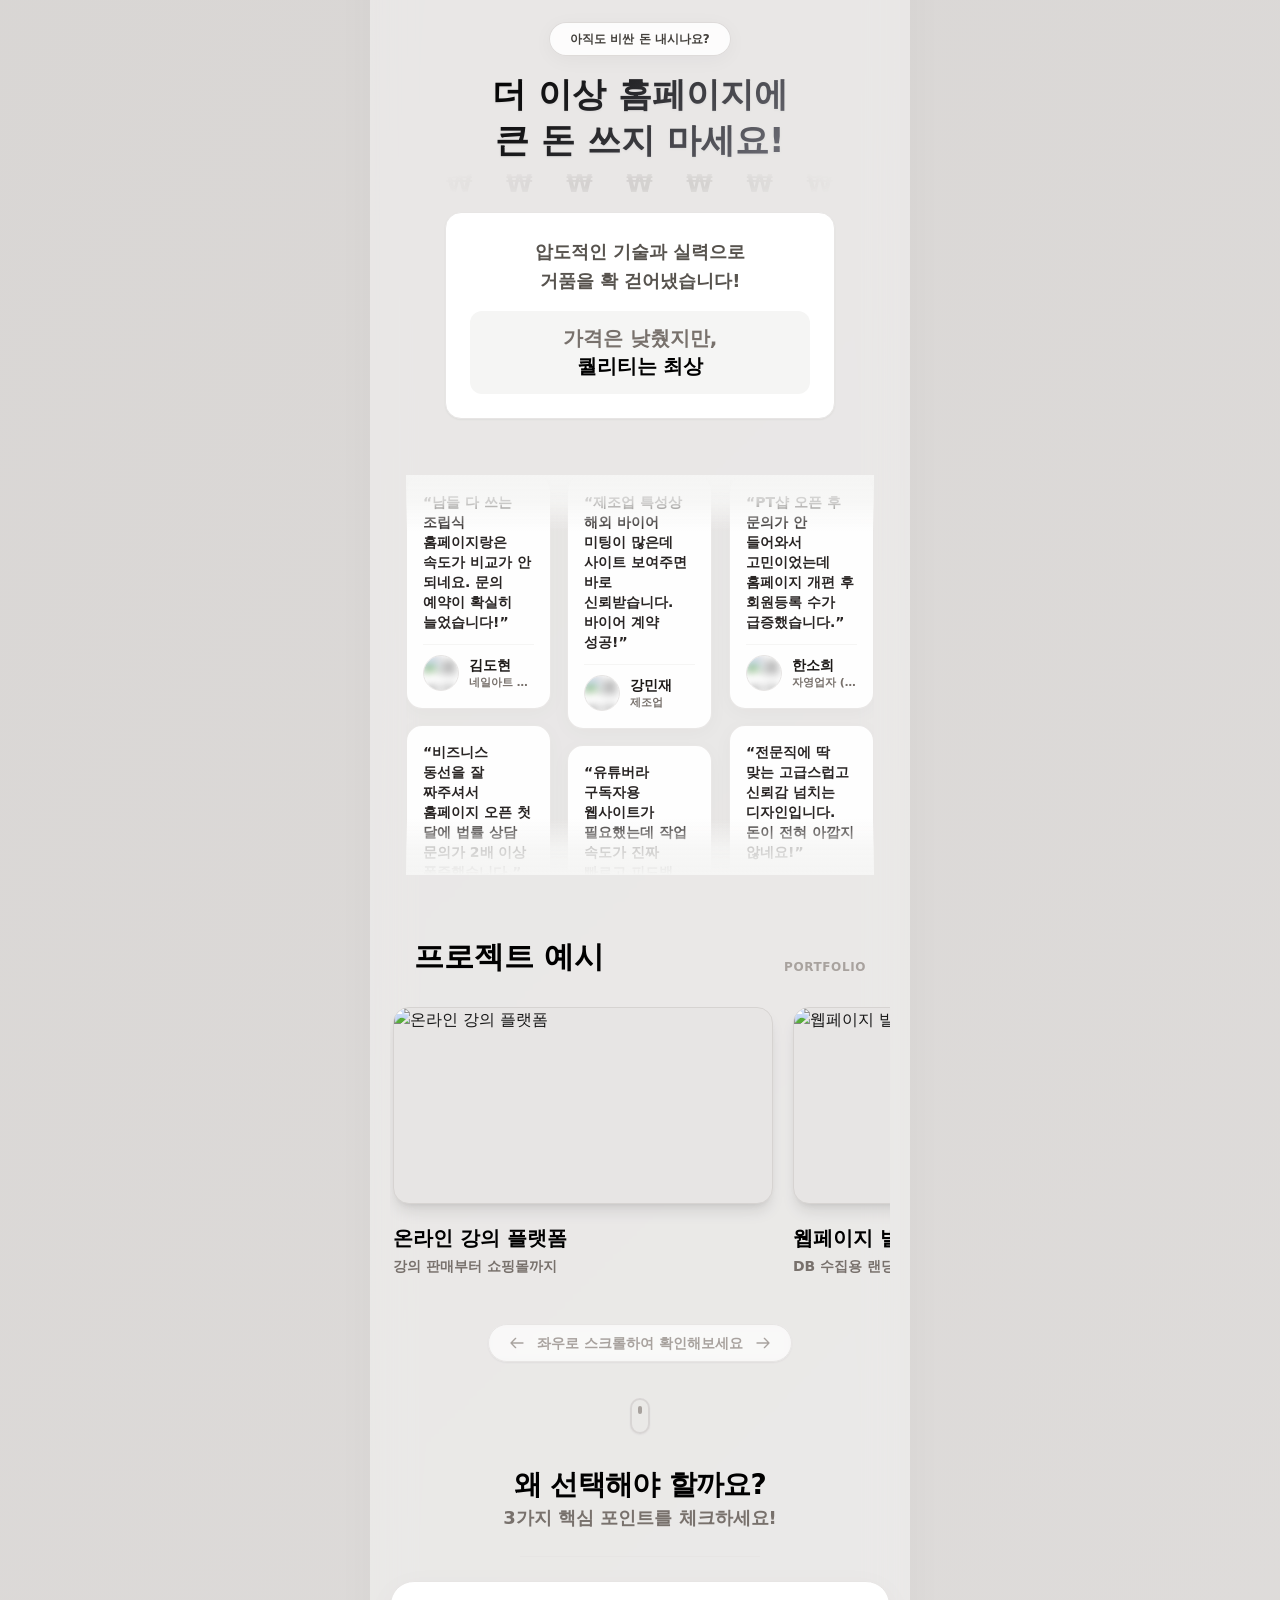
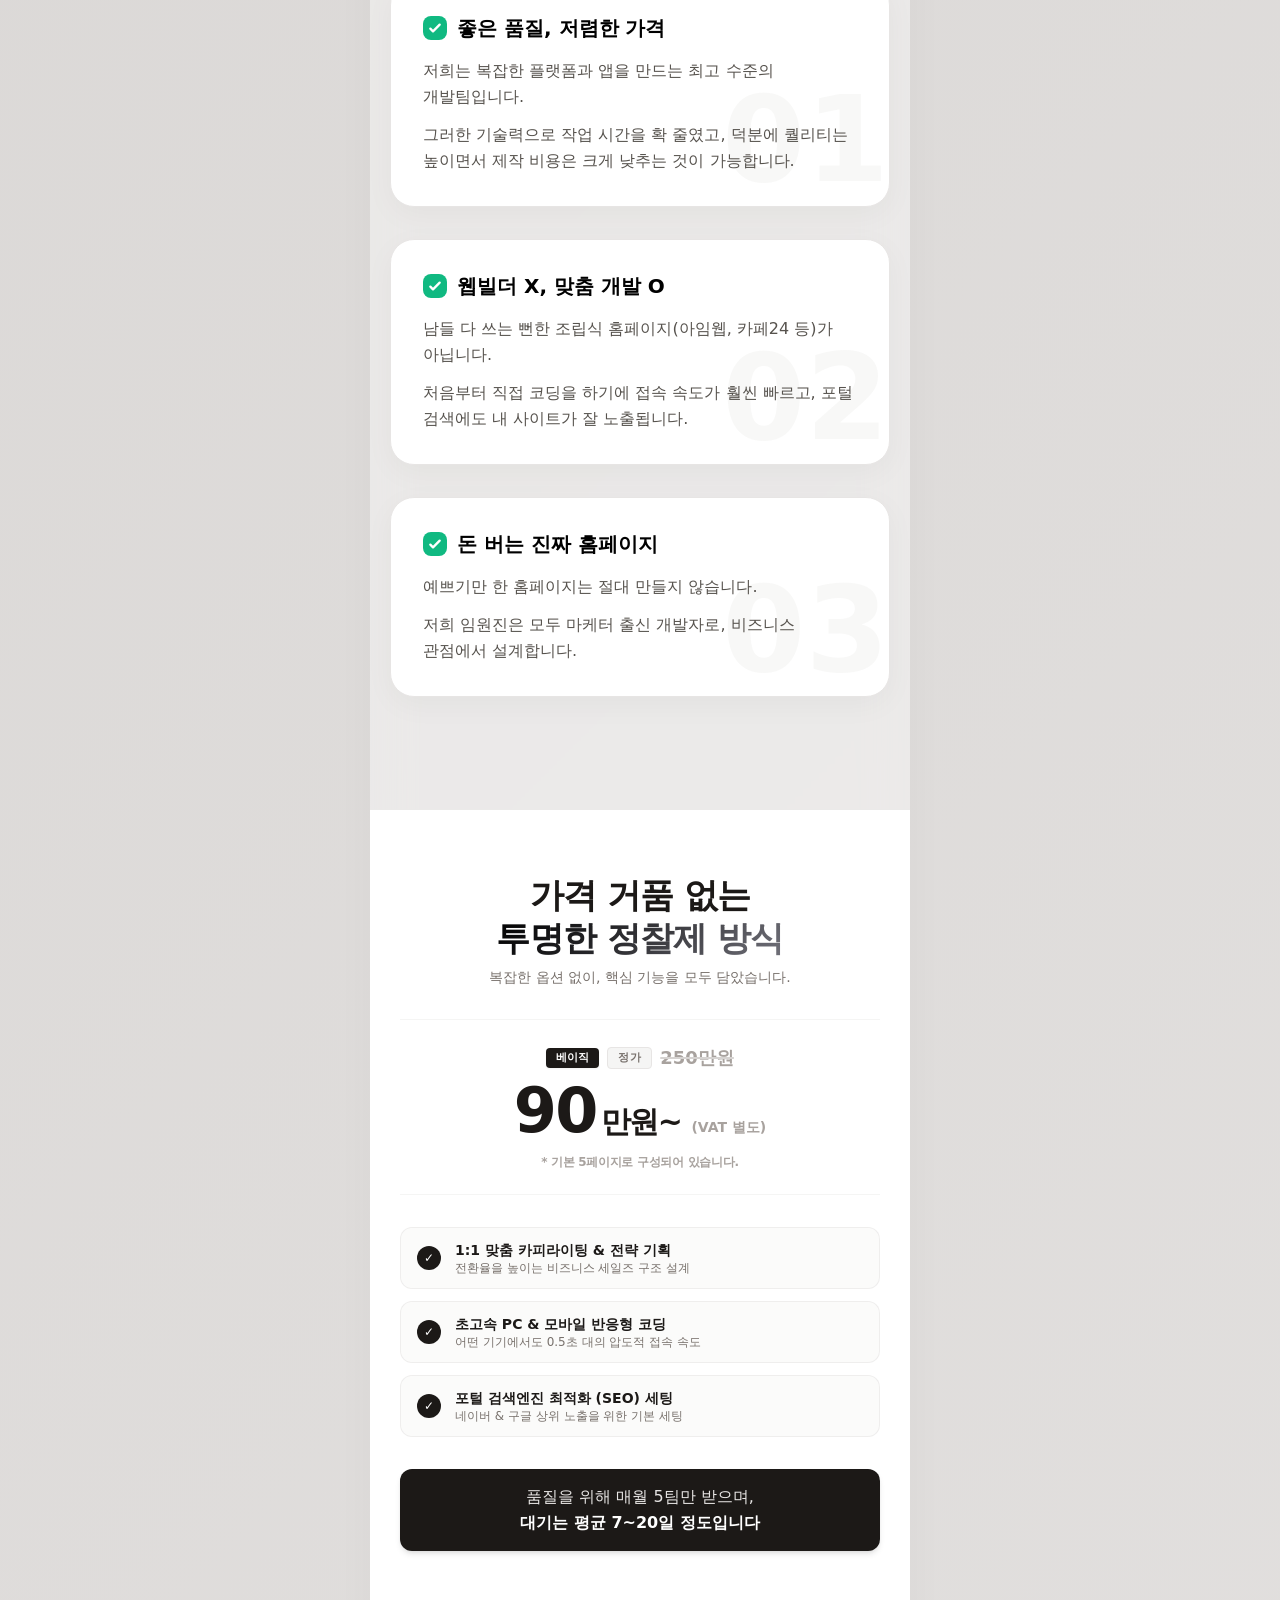
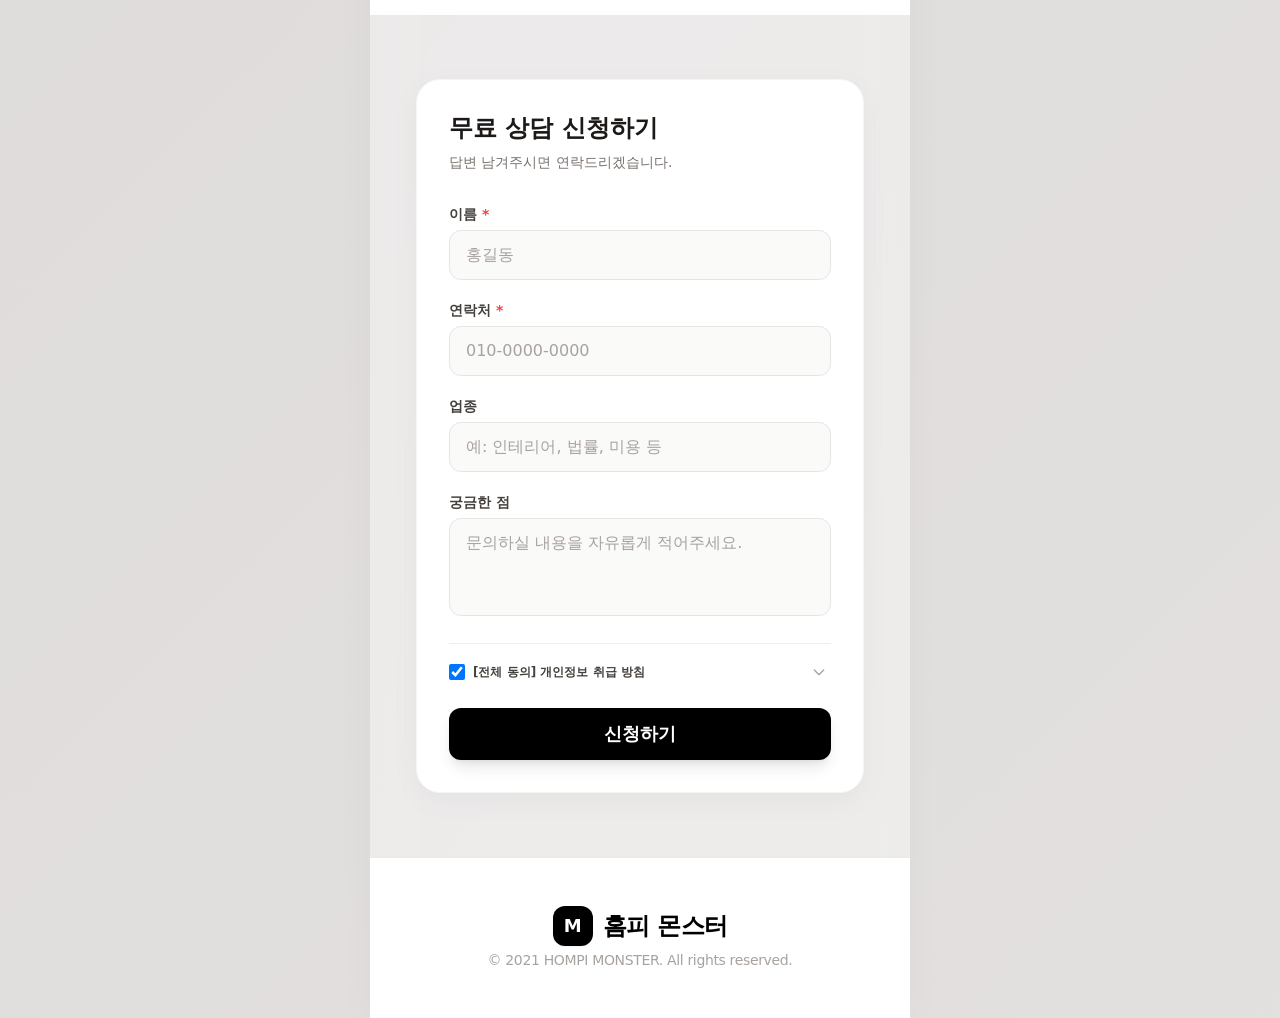
==== commit 196f84ae: "fix: optimize mobile GPU scroll reveal animation to fix Galaxy element disappearing bug" ====
--- a/index.html
+++ b/index.html
@@ -93,20 +93,16 @@
             }
         }
 
-        /* 시네마틱 스크롤 리빌 (Blur + Scale + Translate) */
+        /* 시네마틱 스크롤 리빌 (모바일 GPU 렌더링 최적화) */
         .reveal {
             opacity: 0;
-            transform: translateY(60px) scale(0.95);
-            filter: blur(10px);
-            transition: opacity 1.2s cubic-bezier(0.19, 1, 0.22, 1), transform 1.2s cubic-bezier(0.19, 1, 0.22, 1), filter 1.2s cubic-bezier(0.19, 1, 0.22, 1);
-            will-change: opacity, transform, filter;
+            transform: translateY(40px);
+            transition: opacity 0.8s cubic-bezier(0.16, 1, 0.3, 1), transform 0.8s cubic-bezier(0.16, 1, 0.3, 1);
         }
 
         .reveal.active {
             opacity: 1;
-            transform: translateY(0) scale(1);
-            filter: blur(0);
-            will-change: auto;
+            transform: translateY(0);
         }
 
         /* 순차적 애니메이션 딜레이 */
@@ -498,8 +494,8 @@
                     </div>
 
                     <!-- 2. 맥북 프레임 이미지 -->
-                    <img src="https://img.easyl.net/mac.webp" alt="MacBook Mockup" width="651" height="378" fetchpriority="high"
-                        class="relative z-10 w-full h-auto pointer-events-none drop-shadow-2xl">
+                    <img src="https://img.easyl.net/mac.webp" alt="MacBook Mockup" width="651" height="378"
+                        fetchpriority="high" class="relative z-10 w-full h-auto pointer-events-none drop-shadow-2xl">
                 </div>
             </div>
 
@@ -571,7 +567,8 @@
                     <!-- [제거 용이] 캐릭터 뒷배경 ₩ 무한 회전 띠 END -->
                     <!-- ================================================================= -->
 
-                    <img loading="lazy" src="https://img.easyl.net/head.webp" alt="홈페이지 제작 안내 이미지" width="385" height="385"
+                    <img loading="lazy" src="https://img.easyl.net/head.webp" alt="홈페이지 제작 안내 이미지" width="385"
+                        height="385"
                         class="relative z-10 w-full max-w-[220px] sm:max-w-[230px] h-auto mx-auto pointer-events-none pulse-scale character-img-shadow"
                         onerror="this.style.display='none';">
                 </div>
@@ -694,7 +691,7 @@
                 </p>
 
                 <!-- Decorative arrow pointing down with clean top & bottom margins -->
-                <div class="reveal flex justify-center items-center my-6 py-2">
+                <div class="reveal flex justify-center items-center my-4">
                     <svg class="w-6 h-6 text-stone-400 animate-bounce" fill="none" stroke="currentColor"
                         viewBox="0 0 24 24">
                         <path stroke-linecap="round" stroke-linejoin="round" stroke-width="2"
@@ -831,7 +828,8 @@
                                     <div class="flex items-center gap-2.5 pt-2.5 border-t border-stone-100">
                                         <div
                                             class="w-8 h-8 sm:w-9 sm:h-9 rounded-full overflow-hidden shrink-0 border border-stone-200">
-                                            <img loading="lazy" src="https://images.unsplash.com/photo-1534528741775-53994a69daeb?w=100&auto=format&fit=crop&q=80"
+                                            <img loading="lazy"
+                                                src="https://images.unsplash.com/photo-1534528741775-53994a69daeb?w=100&auto=format&fit=crop&q=80"
                                                 alt="프로필"
                                                 class="w-full h-full object-cover filter blur-[4px] scale-110">
                                         </div>
@@ -853,7 +851,8 @@
                                     <div class="flex items-center gap-2.5 pt-2.5 border-t border-stone-100">
                                         <div
                                             class="w-8 h-8 sm:w-9 sm:h-9 rounded-full overflow-hidden shrink-0 border border-stone-200">
-                                            <img loading="lazy" src="https://images.unsplash.com/photo-1507003211169-0a1dd7228f2d?w=100&auto=format&fit=crop&q=80"
+                                            <img loading="lazy"
+                                                src="https://images.unsplash.com/photo-1507003211169-0a1dd7228f2d?w=100&auto=format&fit=crop&q=80"
                                                 alt="프로필"
                                                 class="w-full h-full object-cover filter blur-[4px] scale-110">
                                         </div>
@@ -874,7 +873,8 @@
                                     <div class="flex items-center gap-2.5 pt-2.5 border-t border-stone-100">
                                         <div
                                             class="w-8 h-8 sm:w-9 sm:h-9 rounded-full overflow-hidden shrink-0 border border-stone-200">
-                                            <img loading="lazy" src="https://images.unsplash.com/photo-1494790108377-be9c29b29330?w=100&auto=format&fit=crop&q=80"
+                                            <img loading="lazy"
+                                                src="https://images.unsplash.com/photo-1494790108377-be9c29b29330?w=100&auto=format&fit=crop&q=80"
                                                 alt="프로필"
                                                 class="w-full h-full object-cover filter blur-[4px] scale-110">
                                         </div>
@@ -896,7 +896,8 @@
                                     <div class="flex items-center gap-2.5 pt-2.5 border-t border-stone-100">
                                         <div
                                             class="w-8 h-8 sm:w-9 sm:h-9 rounded-full overflow-hidden shrink-0 border border-stone-200">
-                                            <img loading="lazy" src="https://images.unsplash.com/photo-1500648767791-00dcc994a43e?w=100&auto=format&fit=crop&q=80"
+                                            <img loading="lazy"
+                                                src="https://images.unsplash.com/photo-1500648767791-00dcc994a43e?w=100&auto=format&fit=crop&q=80"
                                                 alt="프로필"
                                                 class="w-full h-full object-cover filter blur-[4px] scale-110">
                                         </div>
@@ -917,7 +918,8 @@
                                     <div class="flex items-center gap-2.5 pt-2.5 border-t border-stone-100">
                                         <div
                                             class="w-8 h-8 sm:w-9 sm:h-9 rounded-full overflow-hidden shrink-0 border border-stone-200">
-                                            <img loading="lazy" src="https://images.unsplash.com/photo-1534528741775-53994a69daeb?w=100&auto=format&fit=crop&q=80"
+                                            <img loading="lazy"
+                                                src="https://images.unsplash.com/photo-1534528741775-53994a69daeb?w=100&auto=format&fit=crop&q=80"
                                                 alt="프로필"
                                                 class="w-full h-full object-cover filter blur-[4px] scale-110">
                                         </div>
@@ -939,7 +941,8 @@
                                     <div class="flex items-center gap-2.5 pt-2.5 border-t border-stone-100">
                                         <div
                                             class="w-8 h-8 sm:w-9 sm:h-9 rounded-full overflow-hidden shrink-0 border border-stone-200">
-                                            <img loading="lazy" src="https://images.unsplash.com/photo-1507003211169-0a1dd7228f2d?w=100&auto=format&fit=crop&q=80"
+                                            <img loading="lazy"
+                                                src="https://images.unsplash.com/photo-1507003211169-0a1dd7228f2d?w=100&auto=format&fit=crop&q=80"
                                                 alt="프로필"
                                                 class="w-full h-full object-cover filter blur-[4px] scale-110">
                                         </div>
@@ -960,7 +963,8 @@
                                     <div class="flex items-center gap-2.5 pt-2.5 border-t border-stone-100">
                                         <div
                                             class="w-8 h-8 sm:w-9 sm:h-9 rounded-full overflow-hidden shrink-0 border border-stone-200">
-                                            <img loading="lazy" src="https://images.unsplash.com/photo-1494790108377-be9c29b29330?w=100&auto=format&fit=crop&q=80"
+                                            <img loading="lazy"
+                                                src="https://images.unsplash.com/photo-1494790108377-be9c29b29330?w=100&auto=format&fit=crop&q=80"
                                                 alt="프로필"
                                                 class="w-full h-full object-cover filter blur-[4px] scale-110">
                                         </div>
@@ -982,7 +986,8 @@
                                     <div class="flex items-center gap-2.5 pt-2.5 border-t border-stone-100">
                                         <div
                                             class="w-8 h-8 sm:w-9 sm:h-9 rounded-full overflow-hidden shrink-0 border border-stone-200">
-                                            <img loading="lazy" src="https://images.unsplash.com/photo-1500648767791-00dcc994a43e?w=100&auto=format&fit=crop&q=80"
+                                            <img loading="lazy"
+                                                src="https://images.unsplash.com/photo-1500648767791-00dcc994a43e?w=100&auto=format&fit=crop&q=80"
                                                 alt="프로필"
                                                 class="w-full h-full object-cover filter blur-[4px] scale-110">
                                         </div>
@@ -1007,7 +1012,8 @@
                                     <div class="flex items-center gap-2.5 pt-2.5 border-t border-stone-100">
                                         <div
                                             class="w-8 h-8 sm:w-9 sm:h-9 rounded-full overflow-hidden shrink-0 border border-stone-200">
-                                            <img loading="lazy" src="https://images.unsplash.com/photo-1534528741775-53994a69daeb?w=100&auto=format&fit=crop&q=80"
+                                            <img loading="lazy"
+                                                src="https://images.unsplash.com/photo-1534528741775-53994a69daeb?w=100&auto=format&fit=crop&q=80"
                                                 alt="프로필"
                                                 class="w-full h-full object-cover filter blur-[4px] scale-110">
                                         </div>
@@ -1029,7 +1035,8 @@
                                     <div class="flex items-center gap-2.5 pt-2.5 border-t border-stone-100">
                                         <div
                                             class="w-8 h-8 sm:w-9 sm:h-9 rounded-full overflow-hidden shrink-0 border border-stone-200">
-                                            <img loading="lazy" src="https://images.unsplash.com/photo-1507003211169-0a1dd7228f2d?w=100&auto=format&fit=crop&q=80"
+                                            <img loading="lazy"
+                                                src="https://images.unsplash.com/photo-1507003211169-0a1dd7228f2d?w=100&auto=format&fit=crop&q=80"
                                                 alt="프로필"
                                                 class="w-full h-full object-cover filter blur-[4px] scale-110">
                                         </div>
@@ -1050,7 +1057,8 @@
                                     <div class="flex items-center gap-2.5 pt-2.5 border-t border-stone-100">
                                         <div
                                             class="w-8 h-8 sm:w-9 sm:h-9 rounded-full overflow-hidden shrink-0 border border-stone-200">
-                                            <img loading="lazy" src="https://images.unsplash.com/photo-1494790108377-be9c29b29330?w=100&auto=format&fit=crop&q=80"
+                                            <img loading="lazy"
+                                                src="https://images.unsplash.com/photo-1494790108377-be9c29b29330?w=100&auto=format&fit=crop&q=80"
                                                 alt="프로필"
                                                 class="w-full h-full object-cover filter blur-[4px] scale-110">
                                         </div>
@@ -1072,7 +1080,8 @@
                                     <div class="flex items-center gap-2.5 pt-2.5 border-t border-stone-100">
                                         <div
                                             class="w-8 h-8 sm:w-9 sm:h-9 rounded-full overflow-hidden shrink-0 border border-stone-200">
-                                            <img loading="lazy" src="https://images.unsplash.com/photo-1500648767791-00dcc994a43e?w=100&auto=format&fit=crop&q=80"
+                                            <img loading="lazy"
+                                                src="https://images.unsplash.com/photo-1500648767791-00dcc994a43e?w=100&auto=format&fit=crop&q=80"
                                                 alt="프로필"
                                                 class="w-full h-full object-cover filter blur-[4px] scale-110">
                                         </div>
@@ -1100,7 +1109,8 @@
                                     <div class="flex items-center gap-2.5 pt-2.5 border-t border-stone-100">
                                         <div
                                             class="w-8 h-8 sm:w-9 sm:h-9 rounded-full overflow-hidden shrink-0 border border-stone-200">
-                                            <img loading="lazy" src="https://images.unsplash.com/photo-1517841905240-472988babdf9?w=100&auto=format&fit=crop&q=80"
+                                            <img loading="lazy"
+                                                src="https://images.unsplash.com/photo-1517841905240-472988babdf9?w=100&auto=format&fit=crop&q=80"
                                                 alt="프로필"
                                                 class="w-full h-full object-cover filter blur-[4px] scale-110">
                                         </div>
@@ -1121,7 +1131,8 @@
                                     <div class="flex items-center gap-2.5 pt-2.5 border-t border-stone-100">
                                         <div
                                             class="w-8 h-8 sm:w-9 sm:h-9 rounded-full overflow-hidden shrink-0 border border-stone-200">
-                                            <img loading="lazy" src="https://images.unsplash.com/photo-1539571696357-5a69c17a67c6?w=100&auto=format&fit=crop&q=80"
+                                            <img loading="lazy"
+                                                src="https://images.unsplash.com/photo-1539571696357-5a69c17a67c6?w=100&auto=format&fit=crop&q=80"
                                                 alt="프로필"
                                                 class="w-full h-full object-cover filter blur-[4px] scale-110">
                                         </div>
@@ -1142,7 +1153,8 @@
                                     <div class="flex items-center gap-2.5 pt-2.5 border-t border-stone-100">
                                         <div
                                             class="w-8 h-8 sm:w-9 sm:h-9 rounded-full overflow-hidden shrink-0 border border-stone-200">
-                                            <img loading="lazy" src="https://images.unsplash.com/photo-1524504388940-b1c1722653e1?w=100&auto=format&fit=crop&q=80"
+                                            <img loading="lazy"
+                                                src="https://images.unsplash.com/photo-1524504388940-b1c1722653e1?w=100&auto=format&fit=crop&q=80"
                                                 alt="프로필"
                                                 class="w-full h-full object-cover filter blur-[4px] scale-110">
                                         </div>
@@ -1163,7 +1175,8 @@
                                     <div class="flex items-center gap-2.5 pt-2.5 border-t border-stone-100">
                                         <div
                                             class="w-8 h-8 sm:w-9 sm:h-9 rounded-full overflow-hidden shrink-0 border border-stone-200">
-                                            <img loading="lazy" src="https://images.unsplash.com/photo-1506794778202-cad84cf45f1d?w=100&auto=format&fit=crop&q=80"
+                                            <img loading="lazy"
+                                                src="https://images.unsplash.com/photo-1506794778202-cad84cf45f1d?w=100&auto=format&fit=crop&q=80"
                                                 alt="프로필"
                                                 class="w-full h-full object-cover filter blur-[4px] scale-110">
                                         </div>
@@ -1184,7 +1197,8 @@
                                     <div class="flex items-center gap-2.5 pt-2.5 border-t border-stone-100">
                                         <div
                                             class="w-8 h-8 sm:w-9 sm:h-9 rounded-full overflow-hidden shrink-0 border border-stone-200">
-                                            <img loading="lazy" src="https://images.unsplash.com/photo-1517841905240-472988babdf9?w=100&auto=format&fit=crop&q=80"
+                                            <img loading="lazy"
+                                                src="https://images.unsplash.com/photo-1517841905240-472988babdf9?w=100&auto=format&fit=crop&q=80"
                                                 alt="프로필"
                                                 class="w-full h-full object-cover filter blur-[4px] scale-110">
                                         </div>
@@ -1205,7 +1219,8 @@
                                     <div class="flex items-center gap-2.5 pt-2.5 border-t border-stone-100">
                                         <div
                                             class="w-8 h-8 sm:w-9 sm:h-9 rounded-full overflow-hidden shrink-0 border border-stone-200">
-                                            <img loading="lazy" src="https://images.unsplash.com/photo-1539571696357-5a69c17a67c6?w=100&auto=format&fit=crop&q=80"
+                                            <img loading="lazy"
+                                                src="https://images.unsplash.com/photo-1539571696357-5a69c17a67c6?w=100&auto=format&fit=crop&q=80"
                                                 alt="프로필"
                                                 class="w-full h-full object-cover filter blur-[4px] scale-110">
                                         </div>
@@ -1226,7 +1241,8 @@
                                     <div class="flex items-center gap-2.5 pt-2.5 border-t border-stone-100">
                                         <div
                                             class="w-8 h-8 sm:w-9 sm:h-9 rounded-full overflow-hidden shrink-0 border border-stone-200">
-                                            <img loading="lazy" src="https://images.unsplash.com/photo-1524504388940-b1c1722653e1?w=100&auto=format&fit=crop&q=80"
+                                            <img loading="lazy"
+                                                src="https://images.unsplash.com/photo-1524504388940-b1c1722653e1?w=100&auto=format&fit=crop&q=80"
                                                 alt="프로필"
                                                 class="w-full h-full object-cover filter blur-[4px] scale-110">
                                         </div>
@@ -1247,7 +1263,8 @@
                                     <div class="flex items-center gap-2.5 pt-2.5 border-t border-stone-100">
                                         <div
                                             class="w-8 h-8 sm:w-9 sm:h-9 rounded-full overflow-hidden shrink-0 border border-stone-200">
-                                            <img loading="lazy" src="https://images.unsplash.com/photo-1506794778202-cad84cf45f1d?w=100&auto=format&fit=crop&q=80"
+                                            <img loading="lazy"
+                                                src="https://images.unsplash.com/photo-1506794778202-cad84cf45f1d?w=100&auto=format&fit=crop&q=80"
                                                 alt="프로필"
                                                 class="w-full h-full object-cover filter blur-[4px] scale-110">
                                         </div>
@@ -1272,7 +1289,8 @@
                                     <div class="flex items-center gap-2.5 pt-2.5 border-t border-stone-100">
                                         <div
                                             class="w-8 h-8 sm:w-9 sm:h-9 rounded-full overflow-hidden shrink-0 border border-stone-200">
-                                            <img loading="lazy" src="https://images.unsplash.com/photo-1517841905240-472988babdf9?w=100&auto=format&fit=crop&q=80"
+                                            <img loading="lazy"
+                                                src="https://images.unsplash.com/photo-1517841905240-472988babdf9?w=100&auto=format&fit=crop&q=80"
                                                 alt="프로필"
                                                 class="w-full h-full object-cover filter blur-[4px] scale-110">
                                         </div>
@@ -1293,7 +1311,8 @@
                                     <div class="flex items-center gap-2.5 pt-2.5 border-t border-stone-100">
                                         <div
                                             class="w-8 h-8 sm:w-9 sm:h-9 rounded-full overflow-hidden shrink-0 border border-stone-200">
-                                            <img loading="lazy" src="https://images.unsplash.com/photo-1539571696357-5a69c17a67c6?w=100&auto=format&fit=crop&q=80"
+                                            <img loading="lazy"
+                                                src="https://images.unsplash.com/photo-1539571696357-5a69c17a67c6?w=100&auto=format&fit=crop&q=80"
                                                 alt="프로필"
                                                 class="w-full h-full object-cover filter blur-[4px] scale-110">
                                         </div>
@@ -1314,7 +1333,8 @@
                                     <div class="flex items-center gap-2.5 pt-2.5 border-t border-stone-100">
                                         <div
                                             class="w-8 h-8 sm:w-9 sm:h-9 rounded-full overflow-hidden shrink-0 border border-stone-200">
-                                            <img loading="lazy" src="https://images.unsplash.com/photo-1524504388940-b1c1722653e1?w=100&auto=format&fit=crop&q=80"
+                                            <img loading="lazy"
+                                                src="https://images.unsplash.com/photo-1524504388940-b1c1722653e1?w=100&auto=format&fit=crop&q=80"
                                                 alt="프로필"
                                                 class="w-full h-full object-cover filter blur-[4px] scale-110">
                                         </div>
@@ -1335,7 +1355,8 @@
                                     <div class="flex items-center gap-2.5 pt-2.5 border-t border-stone-100">
                                         <div
                                             class="w-8 h-8 sm:w-9 sm:h-9 rounded-full overflow-hidden shrink-0 border border-stone-200">
-                                            <img loading="lazy" src="https://images.unsplash.com/photo-1506794778202-cad84cf45f1d?w=100&auto=format&fit=crop&q=80"
+                                            <img loading="lazy"
+                                                src="https://images.unsplash.com/photo-1506794778202-cad84cf45f1d?w=100&auto=format&fit=crop&q=80"
                                                 alt="프로필"
                                                 class="w-full h-full object-cover filter blur-[4px] scale-110">
                                         </div>
@@ -1363,7 +1384,8 @@
                                     <div class="flex items-center gap-2.5 pt-2.5 border-t border-stone-100">
                                         <div
                                             class="w-8 h-8 sm:w-9 sm:h-9 rounded-full overflow-hidden shrink-0 border border-stone-200">
-                                            <img loading="lazy" src="https://images.unsplash.com/photo-1544005313-94ddf0286df2?w=100&auto=format&fit=crop&q=80"
+                                            <img loading="lazy"
+                                                src="https://images.unsplash.com/photo-1544005313-94ddf0286df2?w=100&auto=format&fit=crop&q=80"
                                                 alt="프로필"
                                                 class="w-full h-full object-cover filter blur-[4px] scale-110">
                                         </div>
@@ -1385,7 +1407,8 @@
                                     <div class="flex items-center gap-2.5 pt-2.5 border-t border-stone-100">
                                         <div
                                             class="w-8 h-8 sm:w-9 sm:h-9 rounded-full overflow-hidden shrink-0 border border-stone-200">
-                                            <img loading="lazy" src="https://images.unsplash.com/photo-1522075469751-3a6694fb2f61?w=100&auto=format&fit=crop&q=80"
+                                            <img loading="lazy"
+                                                src="https://images.unsplash.com/photo-1522075469751-3a6694fb2f61?w=100&auto=format&fit=crop&q=80"
                                                 alt="프로필"
                                                 class="w-full h-full object-cover filter blur-[4px] scale-110">
                                         </div>
@@ -1406,7 +1429,8 @@
                                     <div class="flex items-center gap-2.5 pt-2.5 border-t border-stone-100">
                                         <div
                                             class="w-8 h-8 sm:w-9 sm:h-9 rounded-full overflow-hidden shrink-0 border border-stone-200">
-                                            <img loading="lazy" src="https://images.unsplash.com/photo-1519085360753-af0119f7cbe7?w=100&auto=format&fit=crop&q=80"
+                                            <img loading="lazy"
+                                                src="https://images.unsplash.com/photo-1519085360753-af0119f7cbe7?w=100&auto=format&fit=crop&q=80"
                                                 alt="프로필"
                                                 class="w-full h-full object-cover filter blur-[4px] scale-110">
                                         </div>
@@ -1428,7 +1452,8 @@
                                     <div class="flex items-center gap-2.5 pt-2.5 border-t border-stone-100">
                                         <div
                                             class="w-8 h-8 sm:w-9 sm:h-9 rounded-full overflow-hidden shrink-0 border border-stone-200">
-                                            <img loading="lazy" src="https://images.unsplash.com/photo-1573496359142-b8d87734a5a2?w=100&auto=format&fit=crop&q=80"
+                                            <img loading="lazy"
+                                                src="https://images.unsplash.com/photo-1573496359142-b8d87734a5a2?w=100&auto=format&fit=crop&q=80"
                                                 alt="프로필"
                                                 class="w-full h-full object-cover filter blur-[4px] scale-110">
                                         </div>
@@ -1449,7 +1474,8 @@
                                     <div class="flex items-center gap-2.5 pt-2.5 border-t border-stone-100">
                                         <div
                                             class="w-8 h-8 sm:w-9 sm:h-9 rounded-full overflow-hidden shrink-0 border border-stone-200">
-                                            <img loading="lazy" src="https://images.unsplash.com/photo-1544005313-94ddf0286df2?w=100&auto=format&fit=crop&q=80"
+                                            <img loading="lazy"
+                                                src="https://images.unsplash.com/photo-1544005313-94ddf0286df2?w=100&auto=format&fit=crop&q=80"
                                                 alt="프로필"
                                                 class="w-full h-full object-cover filter blur-[4px] scale-110">
                                         </div>
@@ -1471,7 +1497,8 @@
                                     <div class="flex items-center gap-2.5 pt-2.5 border-t border-stone-100">
                                         <div
                                             class="w-8 h-8 sm:w-9 sm:h-9 rounded-full overflow-hidden shrink-0 border border-stone-200">
-                                            <img loading="lazy" src="https://images.unsplash.com/photo-1522075469751-3a6694fb2f61?w=100&auto=format&fit=crop&q=80"
+                                            <img loading="lazy"
+                                                src="https://images.unsplash.com/photo-1522075469751-3a6694fb2f61?w=100&auto=format&fit=crop&q=80"
                                                 alt="프로필"
                                                 class="w-full h-full object-cover filter blur-[4px] scale-110">
                                         </div>
@@ -1492,7 +1519,8 @@
                                     <div class="flex items-center gap-2.5 pt-2.5 border-t border-stone-100">
                                         <div
                                             class="w-8 h-8 sm:w-9 sm:h-9 rounded-full overflow-hidden shrink-0 border border-stone-200">
-                                            <img loading="lazy" src="https://images.unsplash.com/photo-1519085360753-af0119f7cbe7?w=100&auto=format&fit=crop&q=80"
+                                            <img loading="lazy"
+                                                src="https://images.unsplash.com/photo-1519085360753-af0119f7cbe7?w=100&auto=format&fit=crop&q=80"
                                                 alt="프로필"
                                                 class="w-full h-full object-cover filter blur-[4px] scale-110">
                                         </div>
@@ -1514,7 +1542,8 @@
                                     <div class="flex items-center gap-2.5 pt-2.5 border-t border-stone-100">
                                         <div
                                             class="w-8 h-8 sm:w-9 sm:h-9 rounded-full overflow-hidden shrink-0 border border-stone-200">
-                                            <img loading="lazy" src="https://images.unsplash.com/photo-1573496359142-b8d87734a5a2?w=100&auto=format&fit=crop&q=80"
+                                            <img loading="lazy"
+                                                src="https://images.unsplash.com/photo-1573496359142-b8d87734a5a2?w=100&auto=format&fit=crop&q=80"
                                                 alt="프로필"
                                                 class="w-full h-full object-cover filter blur-[4px] scale-110">
                                         </div>
@@ -1539,7 +1568,8 @@
                                     <div class="flex items-center gap-2.5 pt-2.5 border-t border-stone-100">
                                         <div
                                             class="w-8 h-8 sm:w-9 sm:h-9 rounded-full overflow-hidden shrink-0 border border-stone-200">
-                                            <img loading="lazy" src="https://images.unsplash.com/photo-1544005313-94ddf0286df2?w=100&auto=format&fit=crop&q=80"
+                                            <img loading="lazy"
+                                                src="https://images.unsplash.com/photo-1544005313-94ddf0286df2?w=100&auto=format&fit=crop&q=80"
                                                 alt="프로필"
                                                 class="w-full h-full object-cover filter blur-[4px] scale-110">
                                         </div>
@@ -1561,7 +1591,8 @@
                                     <div class="flex items-center gap-2.5 pt-2.5 border-t border-stone-100">
                                         <div
                                             class="w-8 h-8 sm:w-9 sm:h-9 rounded-full overflow-hidden shrink-0 border border-stone-200">
-                                            <img loading="lazy" src="https://images.unsplash.com/photo-1522075469751-3a6694fb2f61?w=100&auto=format&fit=crop&q=80"
+                                            <img loading="lazy"
+                                                src="https://images.unsplash.com/photo-1522075469751-3a6694fb2f61?w=100&auto=format&fit=crop&q=80"
                                                 alt="프로필"
                                                 class="w-full h-full object-cover filter blur-[4px] scale-110">
                                         </div>
@@ -1582,7 +1613,8 @@
                                     <div class="flex items-center gap-2.5 pt-2.5 border-t border-stone-100">
                                         <div
                                             class="w-8 h-8 sm:w-9 sm:h-9 rounded-full overflow-hidden shrink-0 border border-stone-200">
-                                            <img loading="lazy" src="https://images.unsplash.com/photo-1519085360753-af0119f7cbe7?w=100&auto=format&fit=crop&q=80"
+                                            <img loading="lazy"
+                                                src="https://images.unsplash.com/photo-1519085360753-af0119f7cbe7?w=100&auto=format&fit=crop&q=80"
                                                 alt="프로필"
                                                 class="w-full h-full object-cover filter blur-[4px] scale-110">
                                         </div>
@@ -1604,7 +1636,8 @@
                                     <div class="flex items-center gap-2.5 pt-2.5 border-t border-stone-100">
                                         <div
                                             class="w-8 h-8 sm:w-9 sm:h-9 rounded-full overflow-hidden shrink-0 border border-stone-200">
-                                            <img loading="lazy" src="https://images.unsplash.com/photo-1573496359142-b8d87734a5a2?w=100&auto=format&fit=crop&q=80"
+                                            <img loading="lazy"
+                                                src="https://images.unsplash.com/photo-1573496359142-b8d87734a5a2?w=100&auto=format&fit=crop&q=80"
                                                 alt="프로필"
                                                 class="w-full h-full object-cover filter blur-[4px] scale-110">
                                         </div>
@@ -1641,7 +1674,8 @@
                 <div class="portfolio-card shrink-0 w-[85%] sm:w-[380px] flex flex-col cursor-pointer group">
                     <div
                         class="w-full aspect-[16/8.3] rounded-2xl bg-stone-200 shadow-lg overflow-hidden relative border border-stone-300">
-                        <img loading="lazy" src="https://img.easyl.net/p1.webp" alt="온라인 강의 플랫폼" width="478" height="261"
+                        <img loading="lazy" src="https://img.easyl.net/p1.webp" alt="온라인 강의 플랫폼" width="478"
+                            height="261"
                             class="portfolio-img w-full h-full object-cover transition-transform duration-700 ease-out">
                         <div
                             class="absolute inset-0 bg-gradient-to-t from-black/60 to-transparent opacity-0 group-hover:opacity-100 transition-opacity duration-500">
@@ -1657,7 +1691,8 @@
                 <div class="portfolio-card shrink-0 w-[85%] sm:w-[380px] flex flex-col cursor-pointer group">
                     <div
                         class="w-full aspect-[16/8.3] rounded-2xl bg-stone-200 shadow-lg overflow-hidden relative border border-stone-300">
-                        <img loading="lazy" src="https://img.easyl.net/p2.webp" alt="웹페이지 빌더 플랫폼" width="478" height="261"
+                        <img loading="lazy" src="https://img.easyl.net/p2.webp" alt="웹페이지 빌더 플랫폼" width="478"
+                            height="261"
                             class="portfolio-img w-full h-full object-cover transition-transform duration-700 ease-out">
                         <div
                             class="absolute inset-0 bg-gradient-to-t from-black/60 to-transparent opacity-0 group-hover:opacity-100 transition-opacity duration-500">
@@ -1673,7 +1708,8 @@
                 <div class="portfolio-card shrink-0 w-[85%] sm:w-[380px] flex flex-col cursor-pointer group">
                     <div
                         class="w-full aspect-[16/8.3] rounded-2xl bg-stone-200 shadow-lg overflow-hidden relative border border-stone-300">
-                        <img loading="lazy" src="https://img.easyl.net/p3.webp" alt="체험단 모집 플랫폼" width="478" height="261"
+                        <img loading="lazy" src="https://img.easyl.net/p3.webp" alt="체험단 모집 플랫폼" width="478"
+                            height="261"
                             class="portfolio-img w-full h-full object-cover transition-transform duration-700 ease-out">
                         <div
                             class="absolute inset-0 bg-gradient-to-t from-black/60 to-transparent opacity-0 group-hover:opacity-100 transition-opacity duration-500">
@@ -1689,7 +1725,8 @@
                 <div class="portfolio-card shrink-0 w-[85%] sm:w-[380px] flex flex-col cursor-pointer group">
                     <div
                         class="w-full aspect-[16/8.3] rounded-2xl bg-stone-200 shadow-lg overflow-hidden relative border border-stone-300">
-                        <img loading="lazy" src="https://img.easyl.net/p4.webp" alt="SNS 분석 플랫폼" width="478" height="261"
+                        <img loading="lazy" src="https://img.easyl.net/p4.webp" alt="SNS 분석 플랫폼" width="478"
+                            height="261"
                             class="portfolio-img w-full h-full object-cover transition-transform duration-700 ease-out">
                         <div
                             class="absolute inset-0 bg-gradient-to-t from-black/60 to-transparent opacity-0 group-hover:opacity-100 transition-opacity duration-500">
@@ -1706,7 +1743,8 @@
                 <div class="portfolio-card shrink-0 w-[85%] sm:w-[380px] flex flex-col cursor-pointer group">
                     <div
                         class="w-full aspect-[16/8.3] rounded-2xl bg-stone-200 shadow-lg overflow-hidden relative border border-stone-300">
-                        <img loading="lazy" src="https://img.easyl.net/p1.webp" alt="온라인 강의 플랫폼" width="478" height="261"
+                        <img loading="lazy" src="https://img.easyl.net/p1.webp" alt="온라인 강의 플랫폼" width="478"
+                            height="261"
                             class="portfolio-img w-full h-full object-cover transition-transform duration-700 ease-out">
                         <div
                             class="absolute inset-0 bg-gradient-to-t from-black/60 to-transparent opacity-0 group-hover:opacity-100 transition-opacity duration-500">
@@ -1722,7 +1760,8 @@
                 <div class="portfolio-card shrink-0 w-[85%] sm:w-[380px] flex flex-col cursor-pointer group">
                     <div
                         class="w-full aspect-[16/8.3] rounded-2xl bg-stone-200 shadow-lg overflow-hidden relative border border-stone-300">
-                        <img loading="lazy" src="https://img.easyl.net/p2.webp" alt="웹페이지 빌더 플랫폼" width="478" height="261"
+                        <img loading="lazy" src="https://img.easyl.net/p2.webp" alt="웹페이지 빌더 플랫폼" width="478"
+                            height="261"
                             class="portfolio-img w-full h-full object-cover transition-transform duration-700 ease-out">
                         <div
                             class="absolute inset-0 bg-gradient-to-t from-black/60 to-transparent opacity-0 group-hover:opacity-100 transition-opacity duration-500">
@@ -1738,7 +1777,8 @@
                 <div class="portfolio-card shrink-0 w-[85%] sm:w-[380px] flex flex-col cursor-pointer group">
                     <div
                         class="w-full aspect-[16/8.3] rounded-2xl bg-stone-200 shadow-lg overflow-hidden relative border border-stone-300">
-                        <img loading="lazy" src="https://img.easyl.net/p3.webp" alt="체험단 모집 플랫폼" width="478" height="261"
+                        <img loading="lazy" src="https://img.easyl.net/p3.webp" alt="체험단 모집 플랫폼" width="478"
+                            height="261"
                             class="portfolio-img w-full h-full object-cover transition-transform duration-700 ease-out">
                         <div
                             class="absolute inset-0 bg-gradient-to-t from-black/60 to-transparent opacity-0 group-hover:opacity-100 transition-opacity duration-500">
@@ -1754,7 +1794,8 @@
                 <div class="portfolio-card shrink-0 w-[85%] sm:w-[380px] flex flex-col cursor-pointer group">
                     <div
                         class="w-full aspect-[16/8.3] rounded-2xl bg-stone-200 shadow-lg overflow-hidden relative border border-stone-300">
-                        <img loading="lazy" src="https://img.easyl.net/p4.webp" alt="SNS 분석 플랫폼" width="478" height="261"
+                        <img loading="lazy" src="https://img.easyl.net/p4.webp" alt="SNS 분석 플랫폼" width="478"
+                            height="261"
                             class="portfolio-img w-full h-full object-cover transition-transform duration-700 ease-out">
                         <div
                             class="absolute inset-0 bg-gradient-to-t from-black/60 to-transparent opacity-0 group-hover:opacity-100 transition-opacity duration-500">
@@ -2010,14 +2051,22 @@
                         </div>
                         <!-- 개인정보 동의 (3종 세트, 접힘 기본) -->
                         <div class="mt-4 pt-3 border-t border-stone-200/60">
-                            <div class="flex items-center justify-between cursor-pointer py-1 select-none" onclick="toggleTermsAccordion(event)">
-                                <label class="flex items-center gap-2 text-xs font-bold text-stone-700 cursor-pointer" onclick="event.stopPropagation()">
-                                    <input type="checkbox" id="terms-all" checked onchange="toggleAllTerms(this.checked)" class="w-4 h-4 rounded text-black focus:ring-black cursor-pointer">
+                            <div class="flex items-center justify-between cursor-pointer py-1 select-none"
+                                onclick="toggleTermsAccordion(event)">
+                                <label class="flex items-center gap-2 text-xs font-bold text-stone-700 cursor-pointer"
+                                    onclick="event.stopPropagation()">
+                                    <input type="checkbox" id="terms-all" checked
+                                        onchange="toggleAllTerms(this.checked)"
+                                        class="w-4 h-4 rounded text-black focus:ring-black cursor-pointer">
                                     <span>[전체 동의] 개인정보 취급 방침</span>
                                 </label>
-                                <button type="button" class="p-1 text-stone-400 hover:text-stone-600 focus:outline-none" aria-label="약관 펼치기">
-                                    <svg id="terms-arrow-icon" class="w-4 h-4 transform transition-transform duration-200" fill="none" stroke="currentColor" viewBox="0 0 24 24">
-                                        <path stroke-linecap="round" stroke-linejoin="round" stroke-width="2" d="M19 9l-7 7-7-7"></path>
+                                <button type="button" class="p-1 text-stone-400 hover:text-stone-600 focus:outline-none"
+                                    aria-label="약관 펼치기">
+                                    <svg id="terms-arrow-icon"
+                                        class="w-4 h-4 transform transition-transform duration-200" fill="none"
+                                        stroke="currentColor" viewBox="0 0 24 24">
+                                        <path stroke-linecap="round" stroke-linejoin="round" stroke-width="2"
+                                            d="M19 9l-7 7-7-7"></path>
                                     </svg>
                                 </button>
                             </div>
@@ -2025,24 +2074,33 @@
                             <div id="terms-sub-list" class="hidden pl-6 pt-2.5 space-y-2 text-xs text-stone-500">
                                 <div class="flex items-center justify-between">
                                     <label class="flex items-center gap-2 cursor-pointer">
-                                        <input type="checkbox" id="terms-service" checked onchange="updateAllTermsState()" class="sub-term-check w-3.5 h-3.5 rounded text-black focus:ring-black cursor-pointer">
+                                        <input type="checkbox" id="terms-service" checked
+                                            onchange="updateAllTermsState()"
+                                            class="sub-term-check w-3.5 h-3.5 rounded text-black focus:ring-black cursor-pointer">
                                         <span><strong class="text-stone-700 font-bold">[필수]</strong> 이용약관 동의</span>
                                     </label>
-                                    <button type="button" onclick="openLegalModal('terms')" class="text-[11px] text-stone-400 hover:text-stone-600 hover:underline">보기</button>
+                                    <button type="button" onclick="openLegalModal('terms')"
+                                        class="text-[11px] text-stone-400 hover:text-stone-600 hover:underline">보기</button>
                                 </div>
                                 <div class="flex items-center justify-between">
                                     <label class="flex items-center gap-2 cursor-pointer">
-                                        <input type="checkbox" id="terms-privacy" checked onchange="updateAllTermsState()" class="sub-term-check w-3.5 h-3.5 rounded text-black focus:ring-black cursor-pointer">
+                                        <input type="checkbox" id="terms-privacy" checked
+                                            onchange="updateAllTermsState()"
+                                            class="sub-term-check w-3.5 h-3.5 rounded text-black focus:ring-black cursor-pointer">
                                         <span><strong class="text-stone-700 font-bold">[필수]</strong> 개인정보 수집 동의</span>
                                     </label>
-                                    <button type="button" onclick="openLegalModal('privacy')" class="text-[11px] text-stone-400 hover:text-stone-600 hover:underline">보기</button>
+                                    <button type="button" onclick="openLegalModal('privacy')"
+                                        class="text-[11px] text-stone-400 hover:text-stone-600 hover:underline">보기</button>
                                 </div>
                                 <div class="flex items-center justify-between">
                                     <label class="flex items-center gap-2 cursor-pointer">
-                                        <input type="checkbox" id="terms-marketing" checked onchange="updateAllTermsState()" class="sub-term-check w-3.5 h-3.5 rounded text-black focus:ring-black cursor-pointer">
+                                        <input type="checkbox" id="terms-marketing" checked
+                                            onchange="updateAllTermsState()"
+                                            class="sub-term-check w-3.5 h-3.5 rounded text-black focus:ring-black cursor-pointer">
                                         <span><strong class="text-stone-400 font-normal">[선택]</strong> 마케팅 수신 동의</span>
                                     </label>
-                                    <button type="button" onclick="openLegalModal('marketing')" class="text-[11px] text-stone-400 hover:text-stone-600 hover:underline">보기</button>
+                                    <button type="button" onclick="openLegalModal('marketing')"
+                                        class="text-[11px] text-stone-400 hover:text-stone-600 hover:underline">보기</button>
                                 </div>
                             </div>
                         </div>
@@ -2105,17 +2163,25 @@
     </div>
 
     <!-- 약관 상세 보기 모달 -->
-    <div id="legal-modal" class="fixed inset-0 bg-black/60 backdrop-blur-xs flex items-center justify-center p-4 z-[100000] opacity-0 pointer-events-none transition-opacity duration-300">
-        <div class="bg-white rounded-2xl p-6 max-w-md w-full shadow-2xl transform scale-95 transition-transform duration-300 max-h-[80vh] flex flex-col">
+    <div id="legal-modal"
+        class="fixed inset-0 bg-black/60 backdrop-blur-xs flex items-center justify-center p-4 z-[100000] opacity-0 pointer-events-none transition-opacity duration-300">
+        <div
+            class="bg-white rounded-2xl p-6 max-w-md w-full shadow-2xl transform scale-95 transition-transform duration-300 max-h-[80vh] flex flex-col">
             <div class="flex items-center justify-between mb-4 border-b border-stone-100 pb-3">
                 <h3 id="legal-modal-title" class="text-lg font-bold text-stone-900">약관 상세</h3>
-                <button type="button" onclick="closeLegalModal()" aria-label="닫기" class="text-stone-400 hover:text-stone-600 p-1">
-                    <svg class="w-5 h-5" fill="none" stroke="currentColor" viewBox="0 0 24 24" aria-hidden="true"><path stroke-linecap="round" stroke-linejoin="round" stroke-width="2" d="M6 18L18 6M6 6l12 12"></path></svg>
+                <button type="button" onclick="closeLegalModal()" aria-label="닫기"
+                    class="text-stone-400 hover:text-stone-600 p-1">
+                    <svg class="w-5 h-5" fill="none" stroke="currentColor" viewBox="0 0 24 24" aria-hidden="true">
+                        <path stroke-linecap="round" stroke-linejoin="round" stroke-width="2" d="M6 18L18 6M6 6l12 12">
+                        </path>
+                    </svg>
                 </button>
             </div>
-            <div id="legal-modal-body" class="text-xs text-stone-600 space-y-3 overflow-y-auto pr-2 leading-relaxed flex-1">
+            <div id="legal-modal-body"
+                class="text-xs text-stone-600 space-y-3 overflow-y-auto pr-2 leading-relaxed flex-1">
             </div>
-            <button type="button" onclick="closeLegalModal()" class="w-full bg-black text-white font-bold py-2.5 rounded-xl hover:bg-stone-800 transition-colors text-sm mt-4">
+            <button type="button" onclick="closeLegalModal()"
+                class="w-full bg-black text-white font-bold py-2.5 rounded-xl hover:bg-stone-800 transition-colors text-sm mt-4">
                 확인
             </button>
         </div>
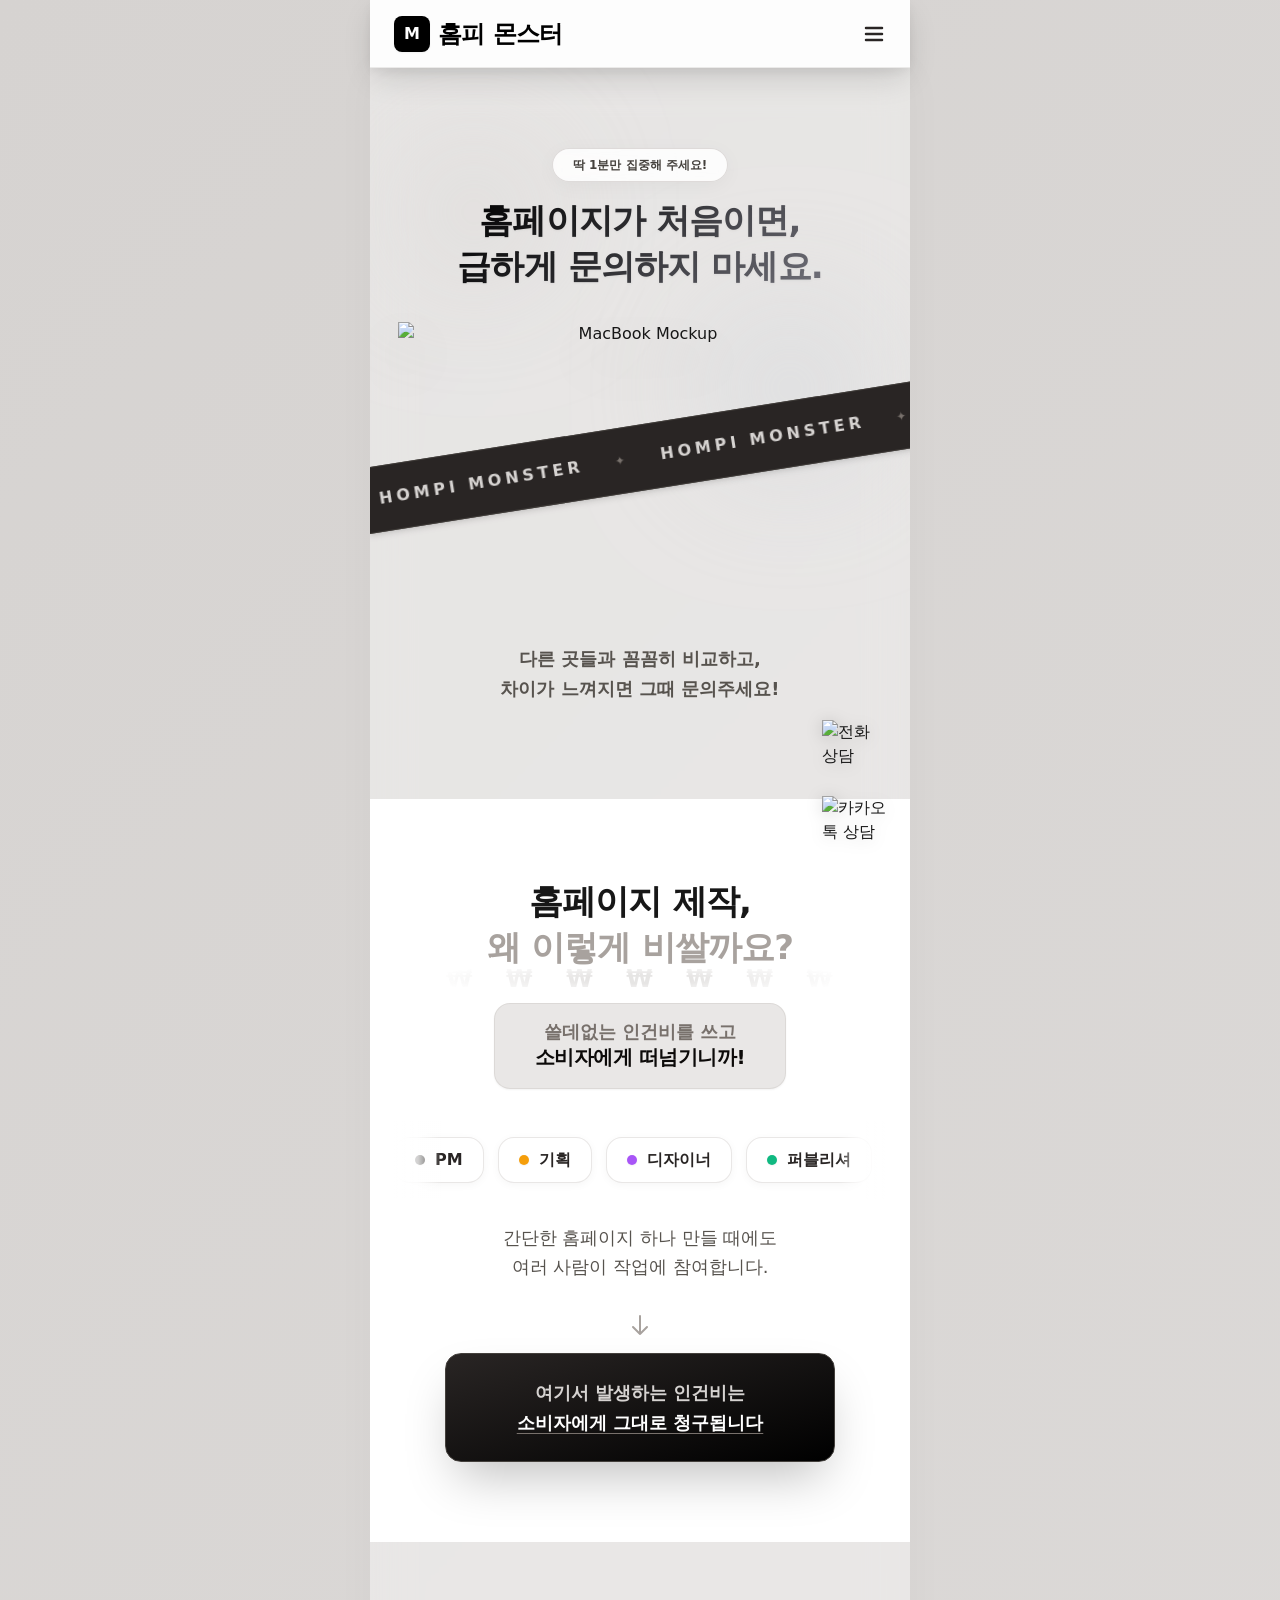
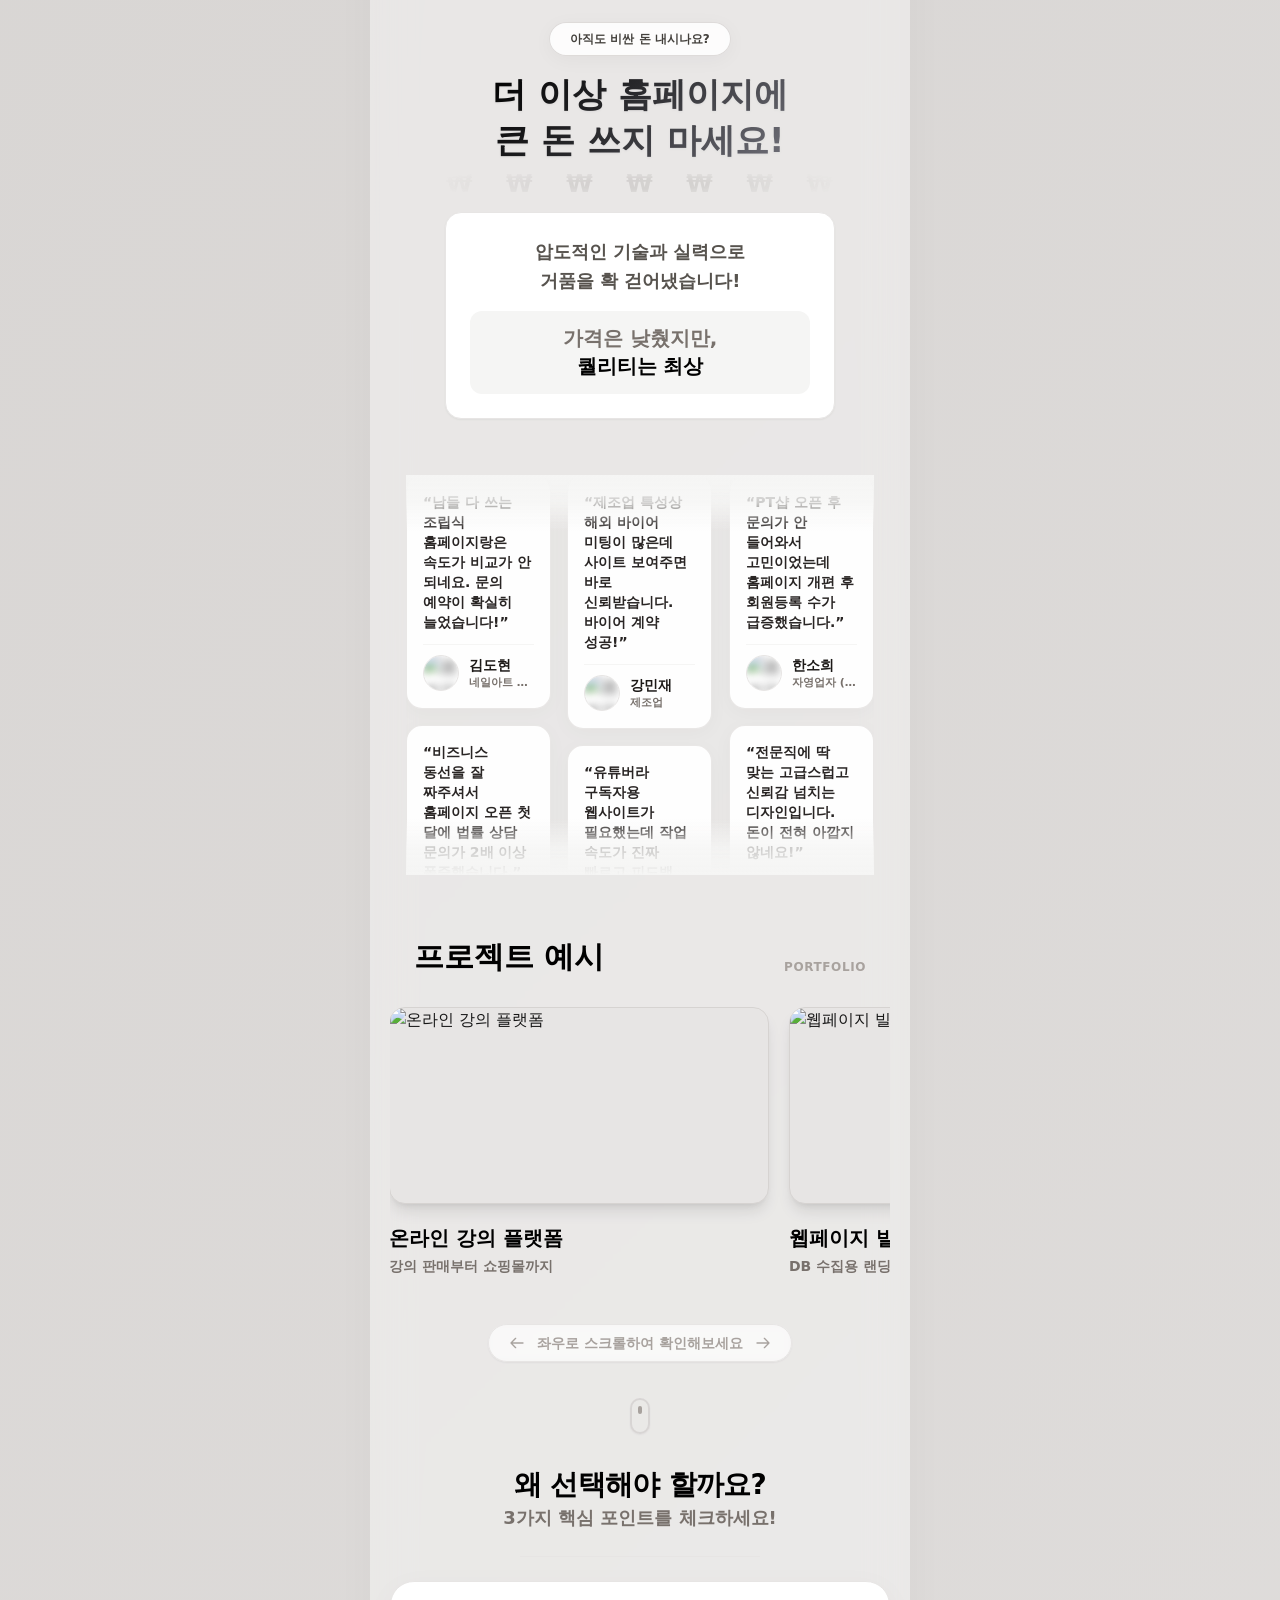
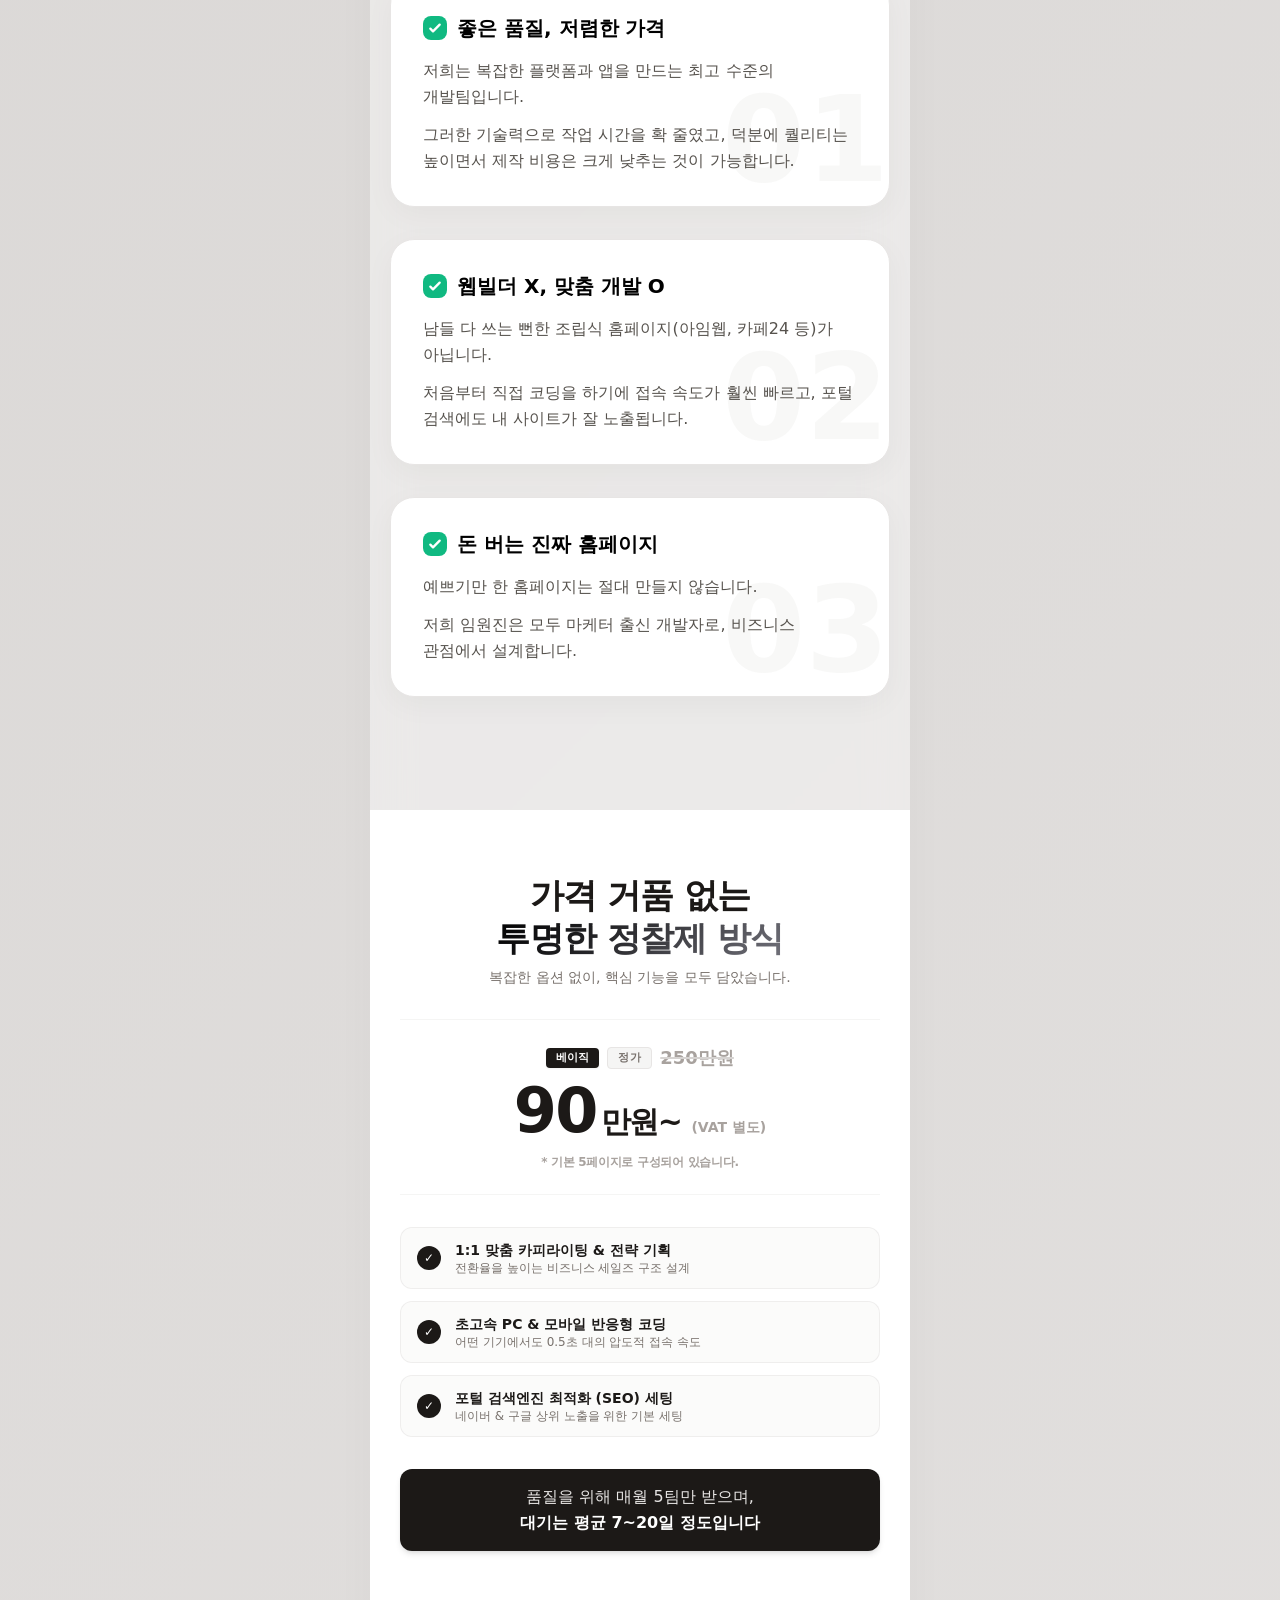
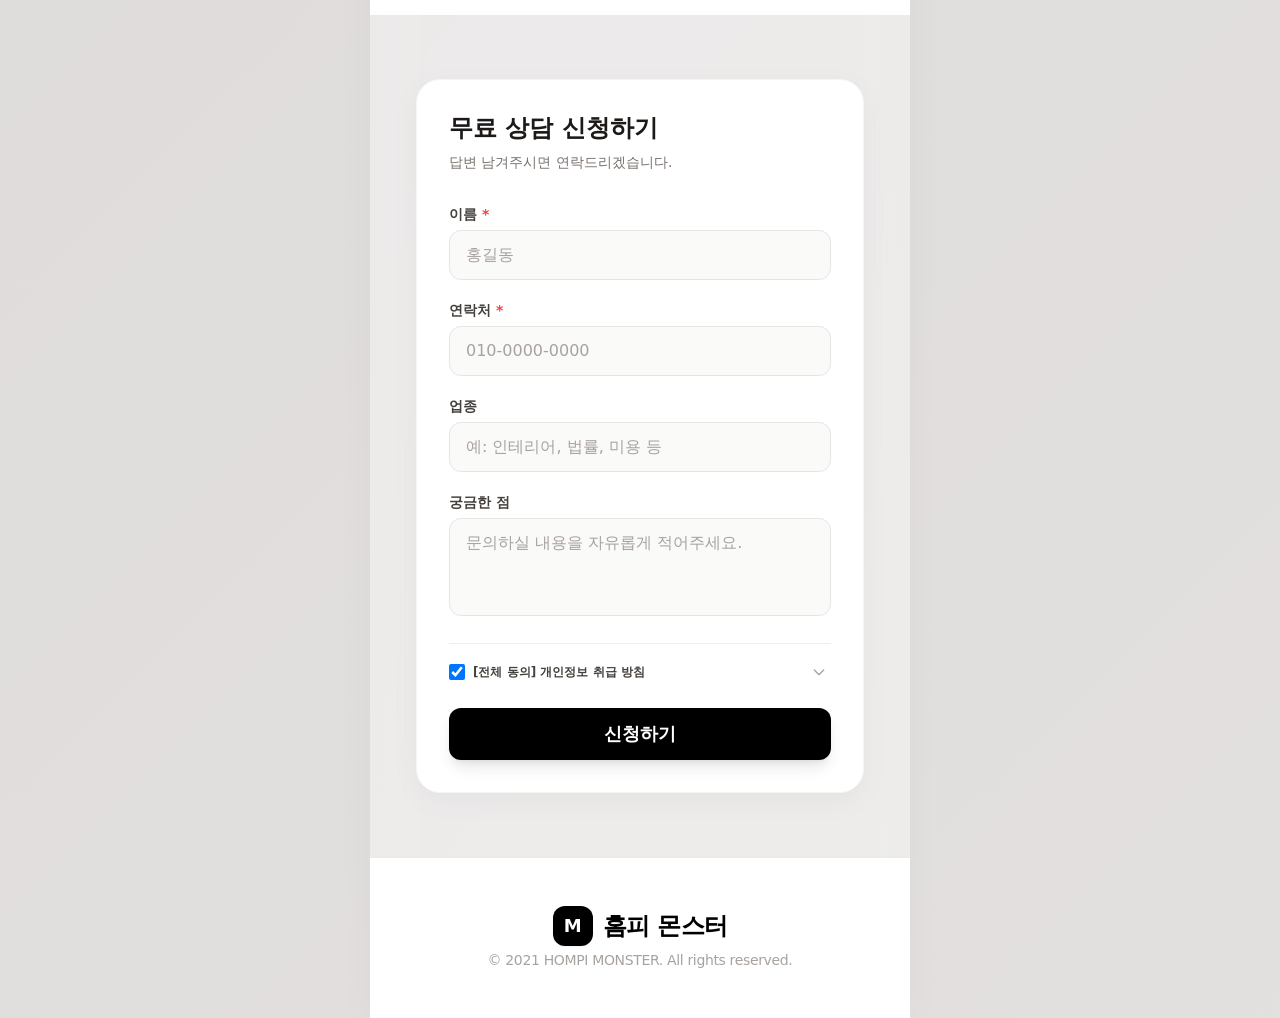
==== commit f9a43fb9: "fix: resolve square shadow rendering issue on floating buttons" ====
--- a/index.html
+++ b/index.html
@@ -2882,6 +2882,8 @@
             object-fit: contain;
             filter: drop-shadow(0 2px 8px rgba(0, 0, 0, 0.15));
             display: block;
+            transform: translateZ(0);
+            will-change: filter;
         }
 
         @media (min-width: 768px) {
@@ -2895,13 +2897,13 @@
     <div class="hp-floating-container">
         <!-- 1. 전화 연결 버튼 -->
         <a href="tel:010-3972-4624" class="hp-floating-btn" aria-label="전화 상담">
-            <img loading="lazy" src="https://img.easyl.net/call.png" alt="전화 상담" class="hp-floating-img">
+            <img src="https://img.easyl.net/call.png" alt="전화 상담" class="hp-floating-img">
         </a>
 
         <!-- 2. 카카오 채널 버튼 -->
         <a href="http://pf.kakao.com/_pxeQxnX/chat" target="_blank" rel="noopener noreferrer" class="hp-floating-btn"
             aria-label="카카오톡 상담">
-            <img loading="lazy" src="https://img.easyl.net/kakao.png" alt="카카오톡 상담" class="hp-floating-img">
+            <img src="https://img.easyl.net/kakao.png" alt="카카오톡 상담" class="hp-floating-img">
         </a>
     </div>
 </body>
